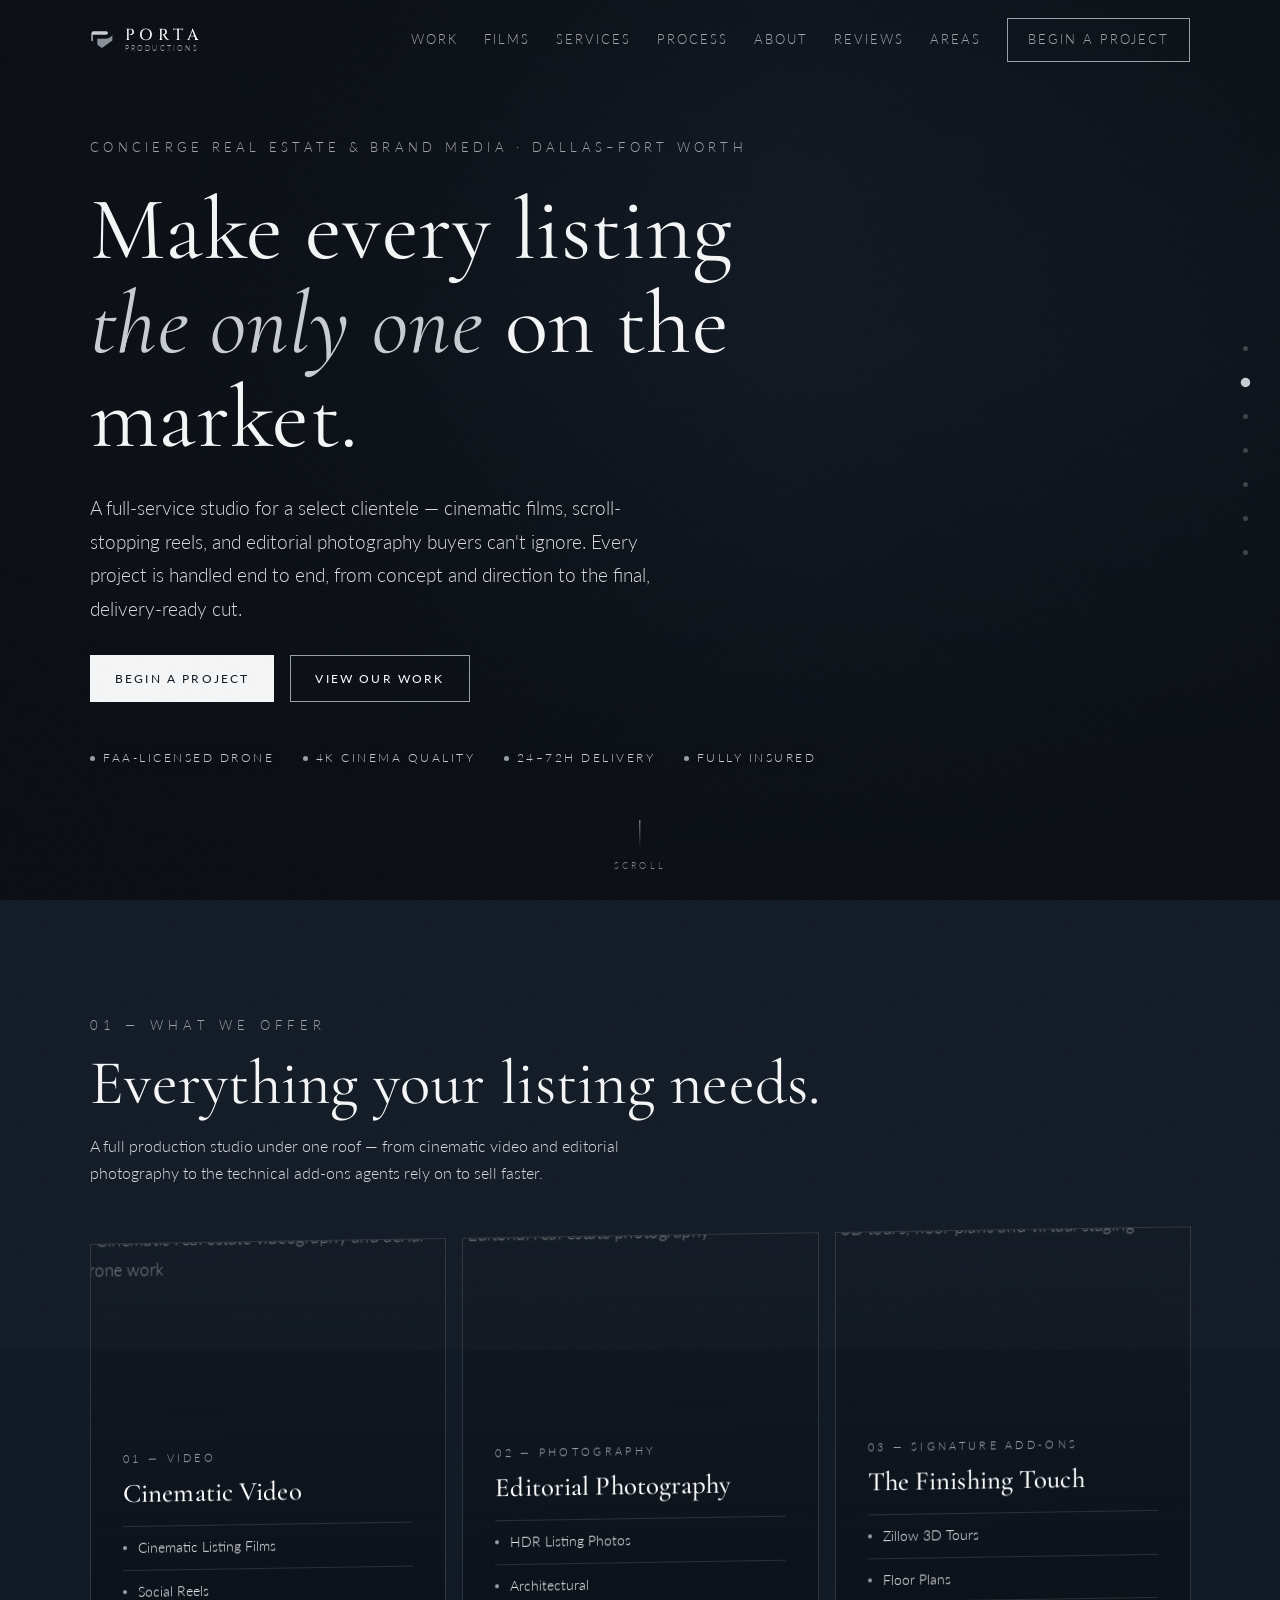
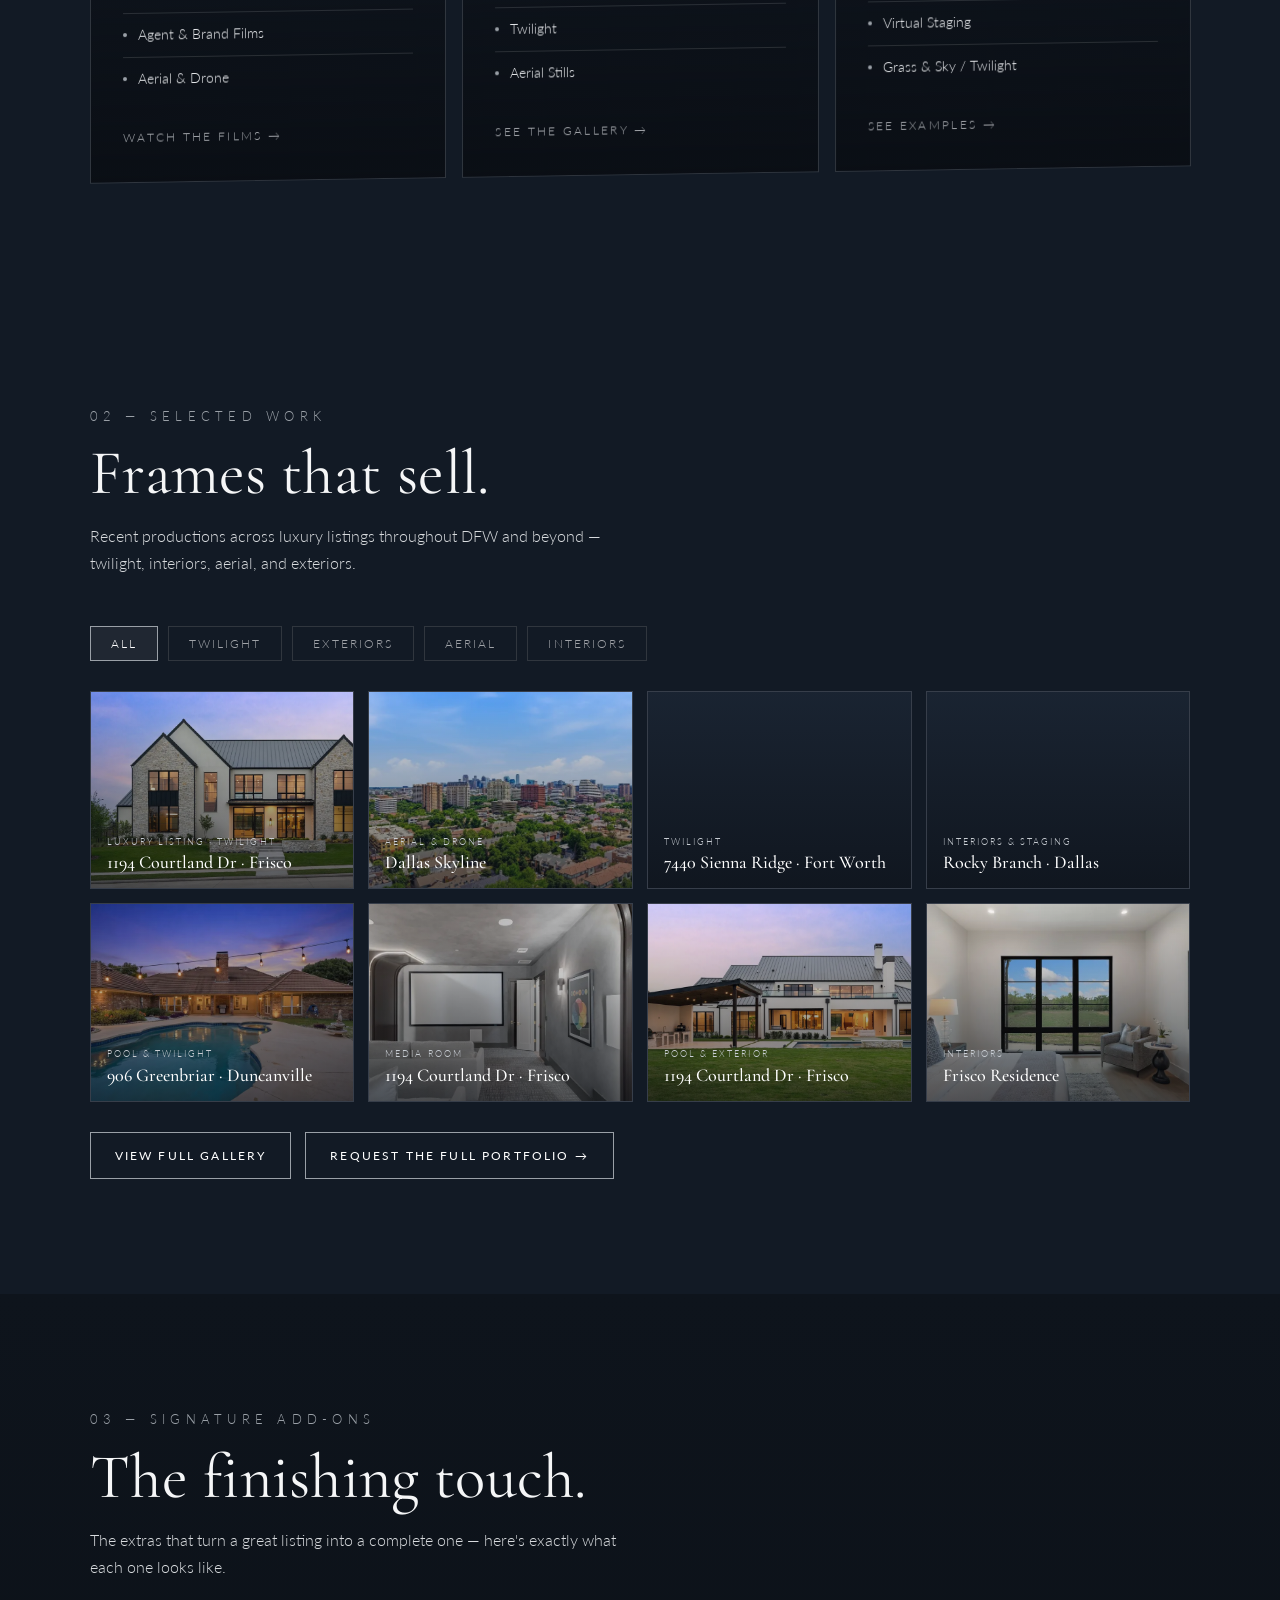
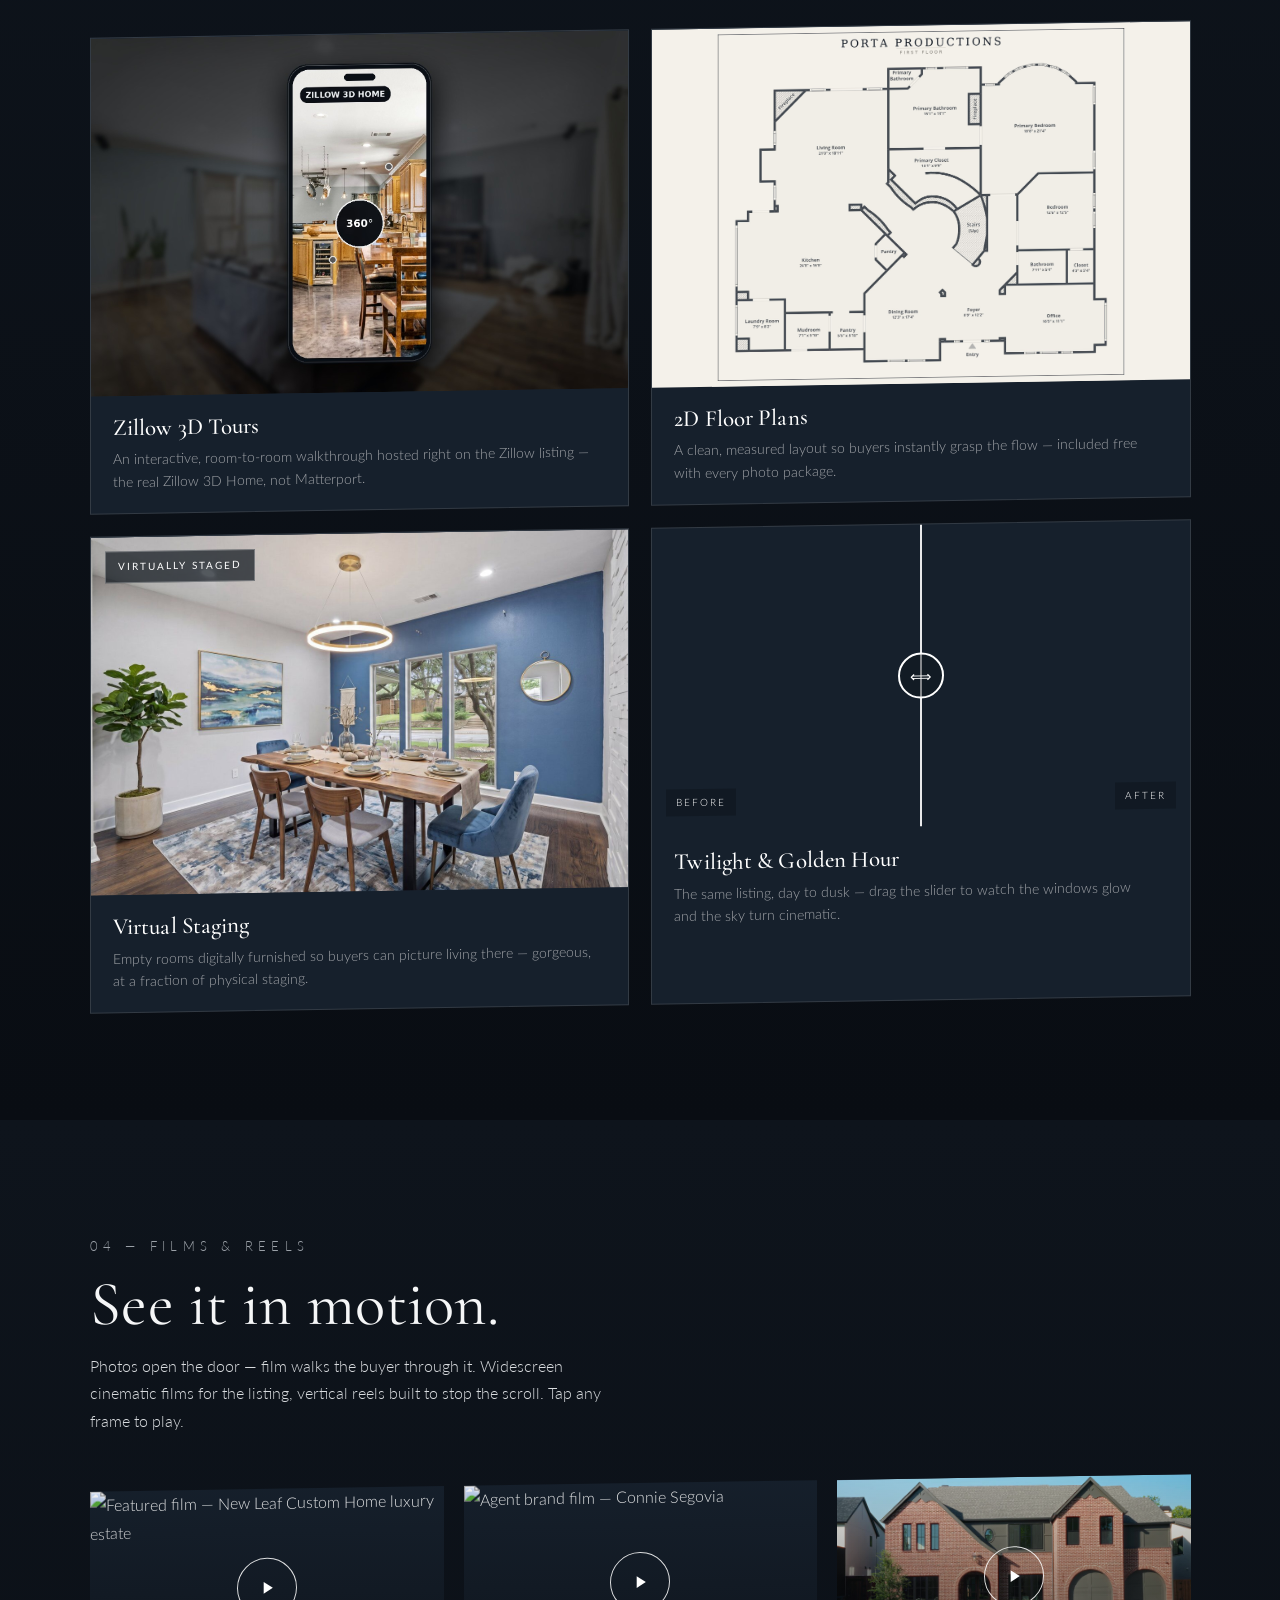
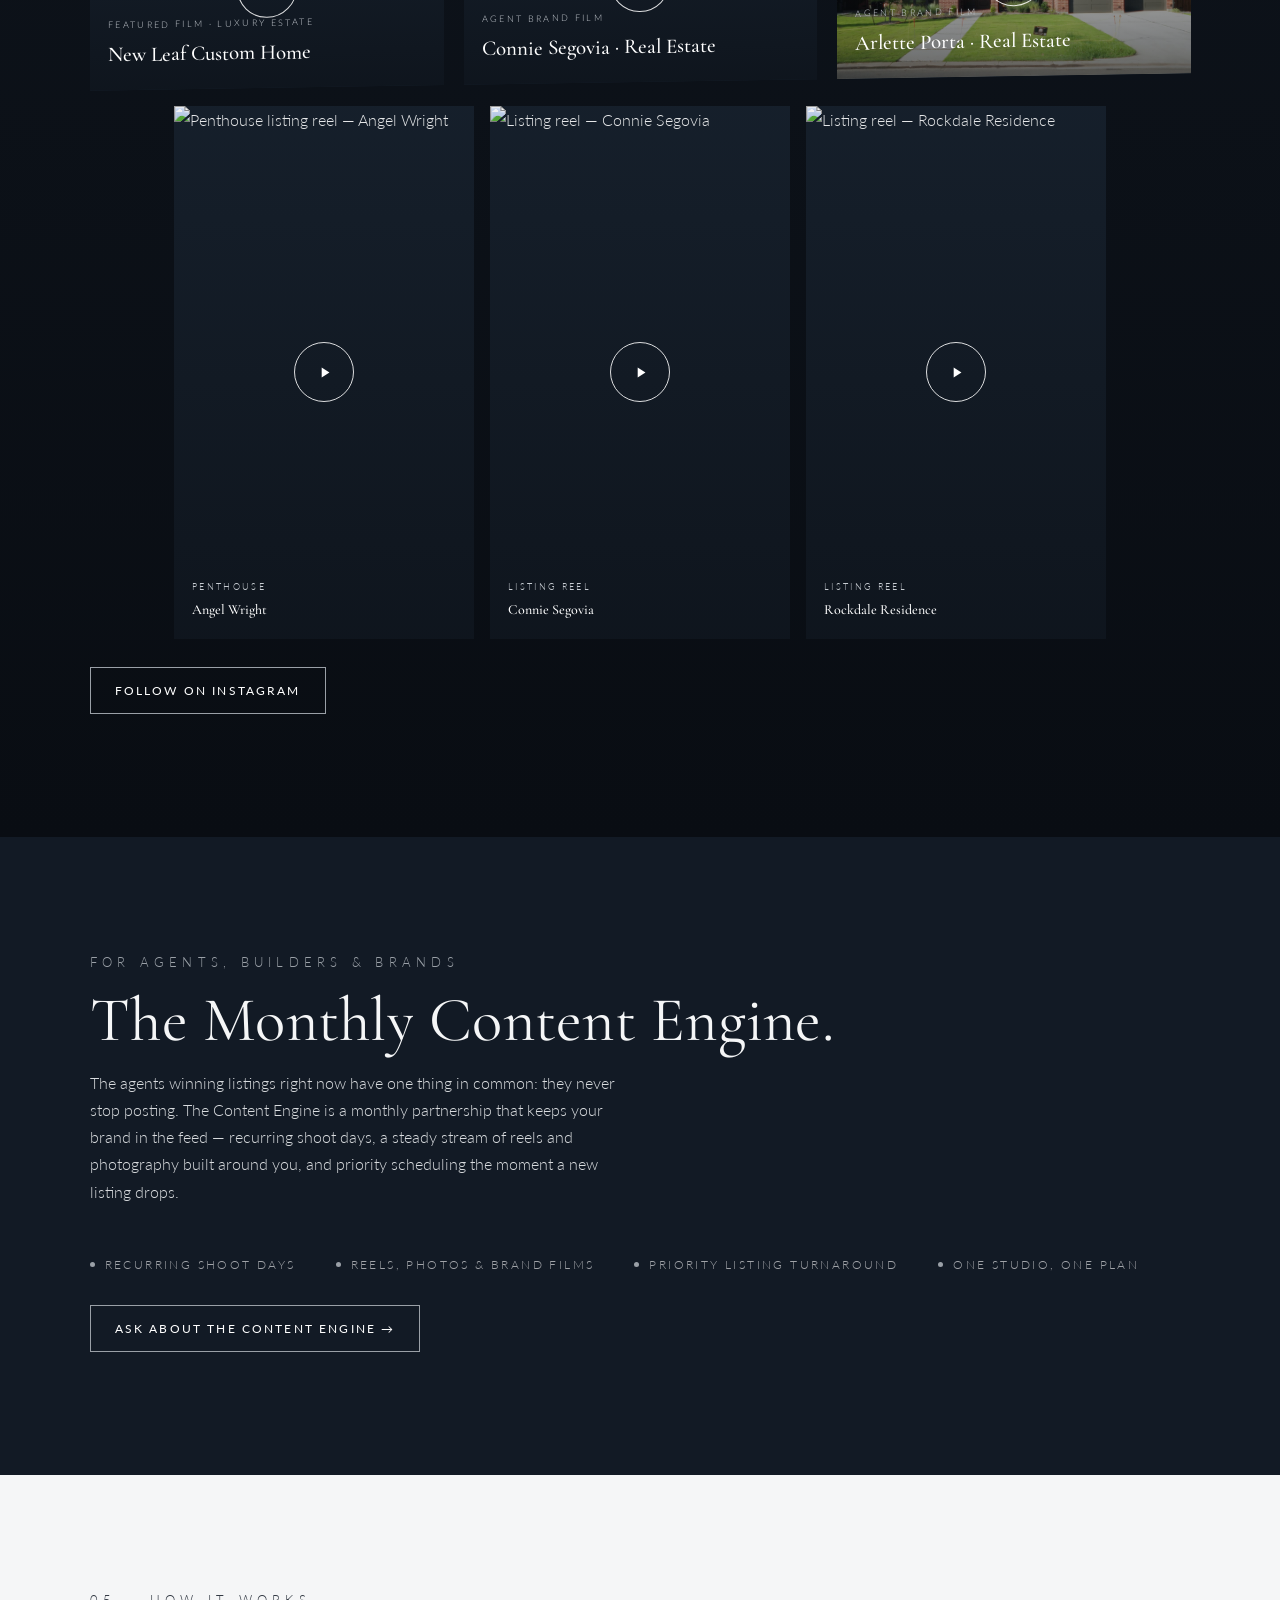
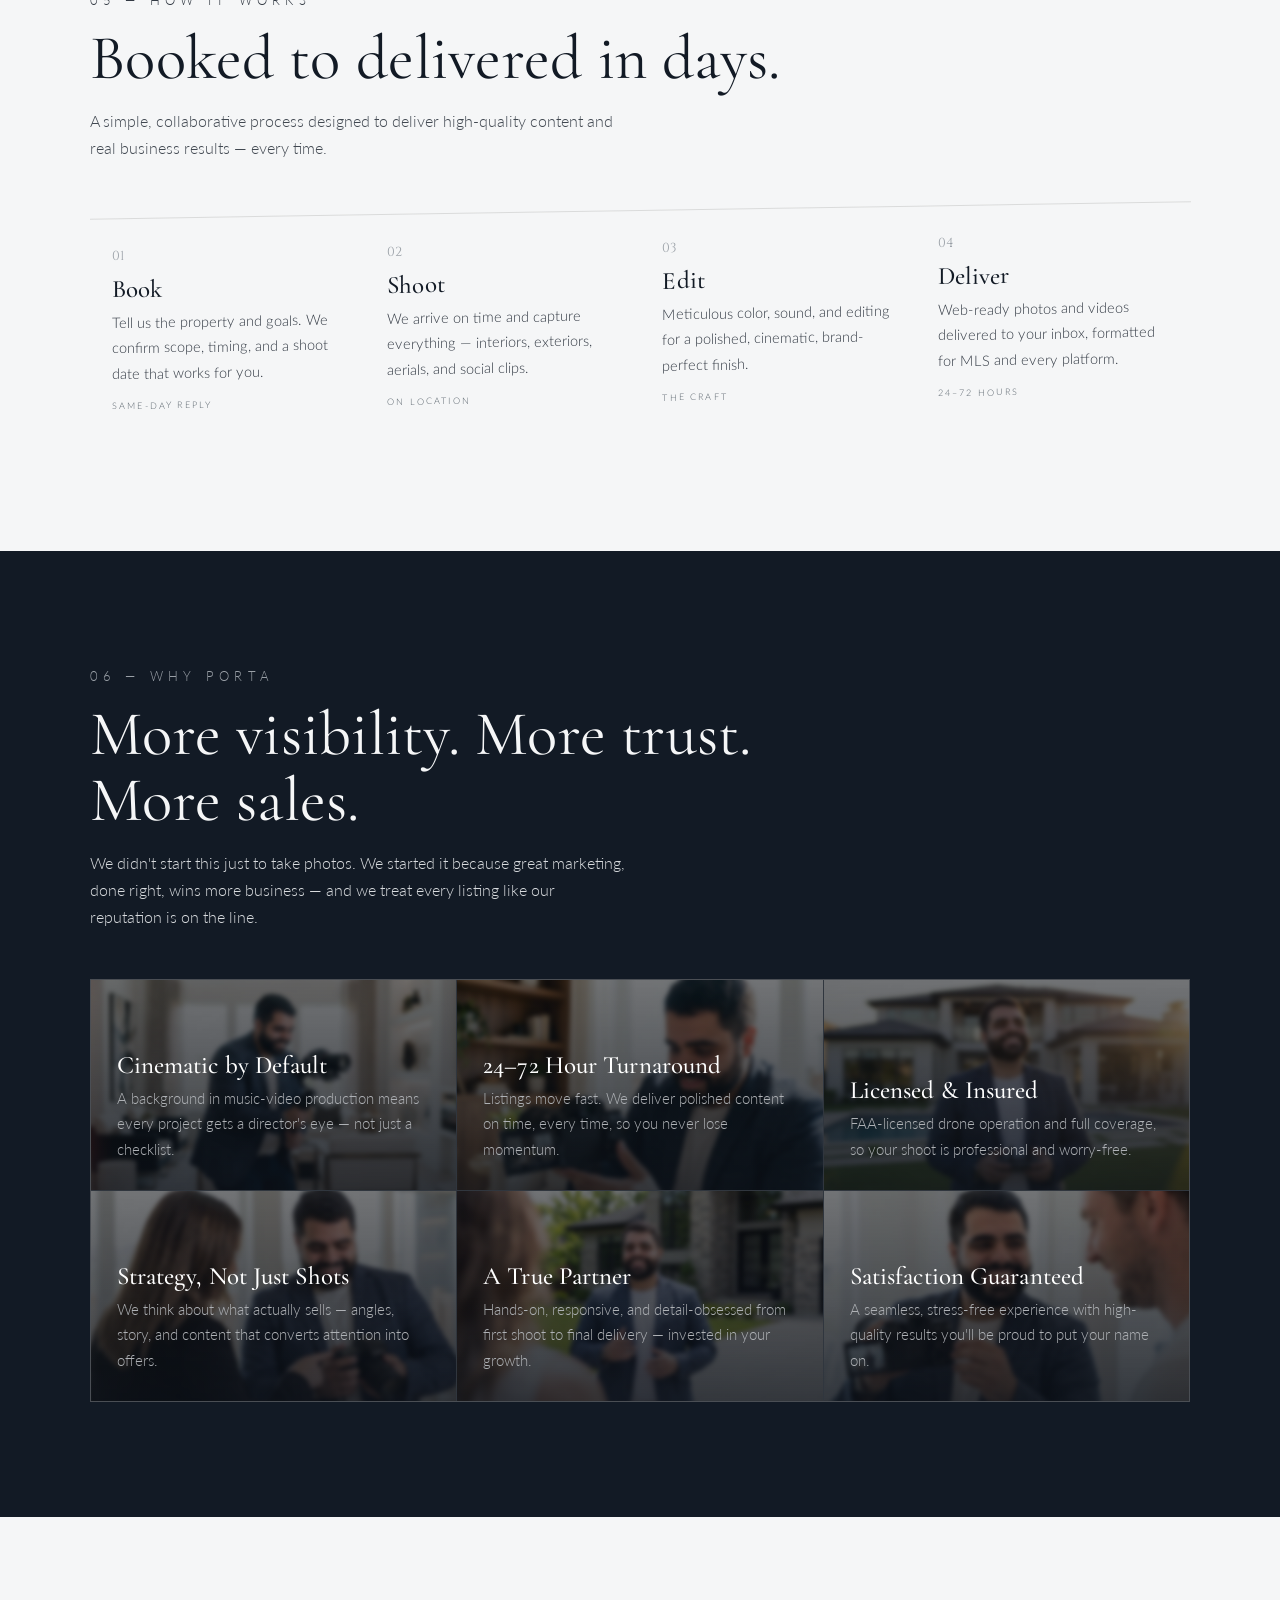
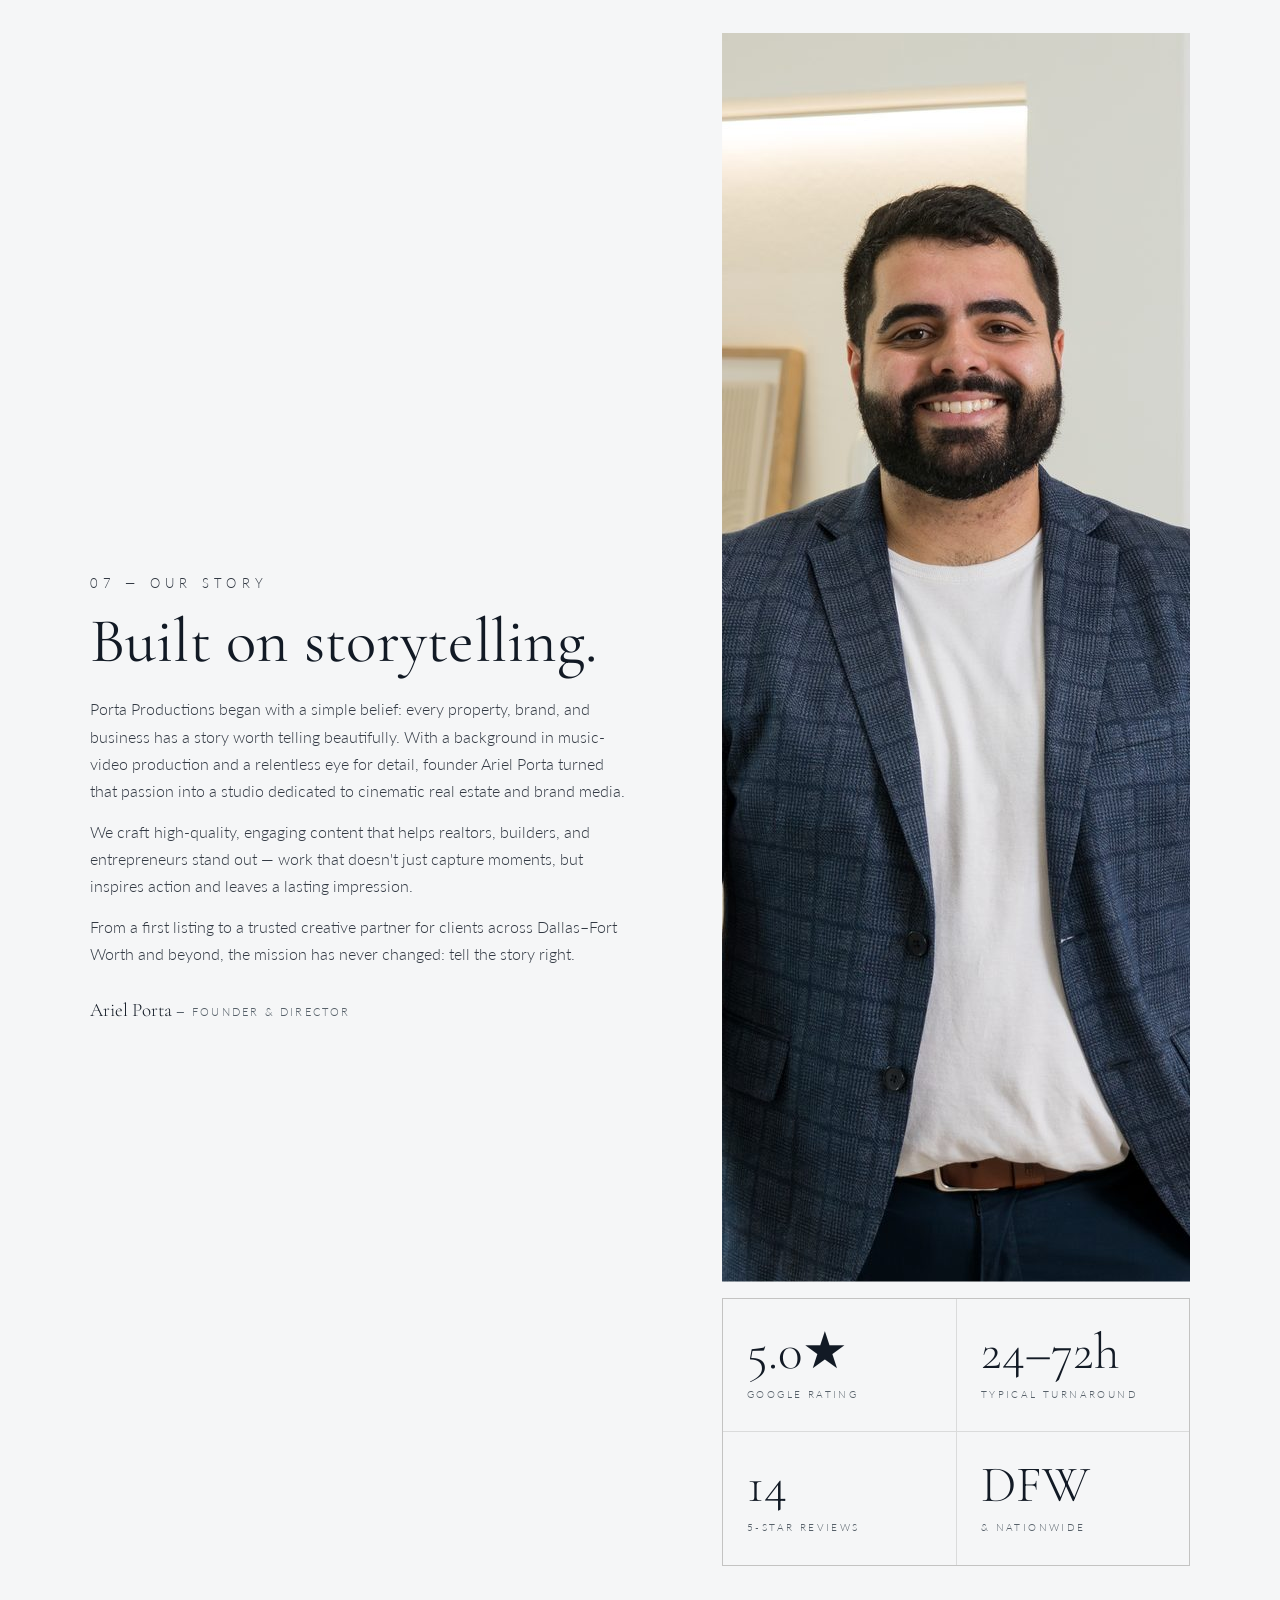
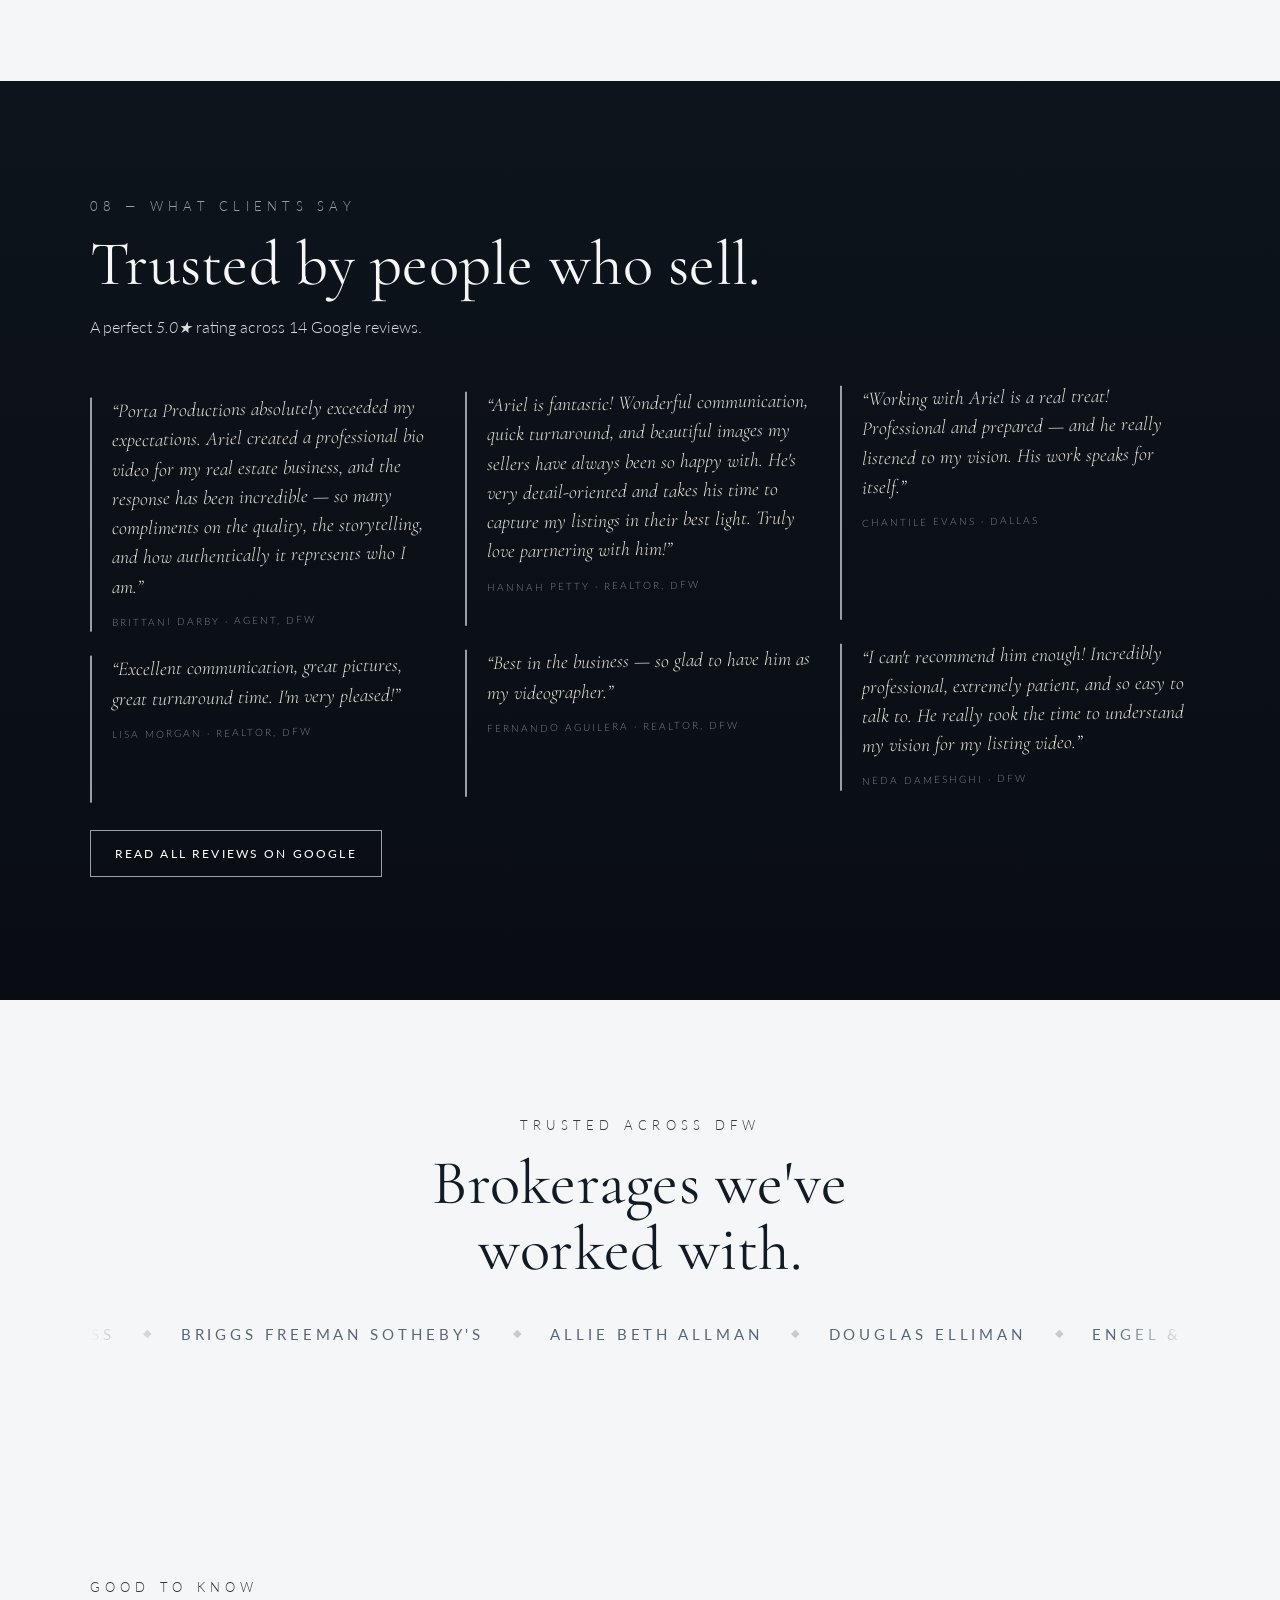
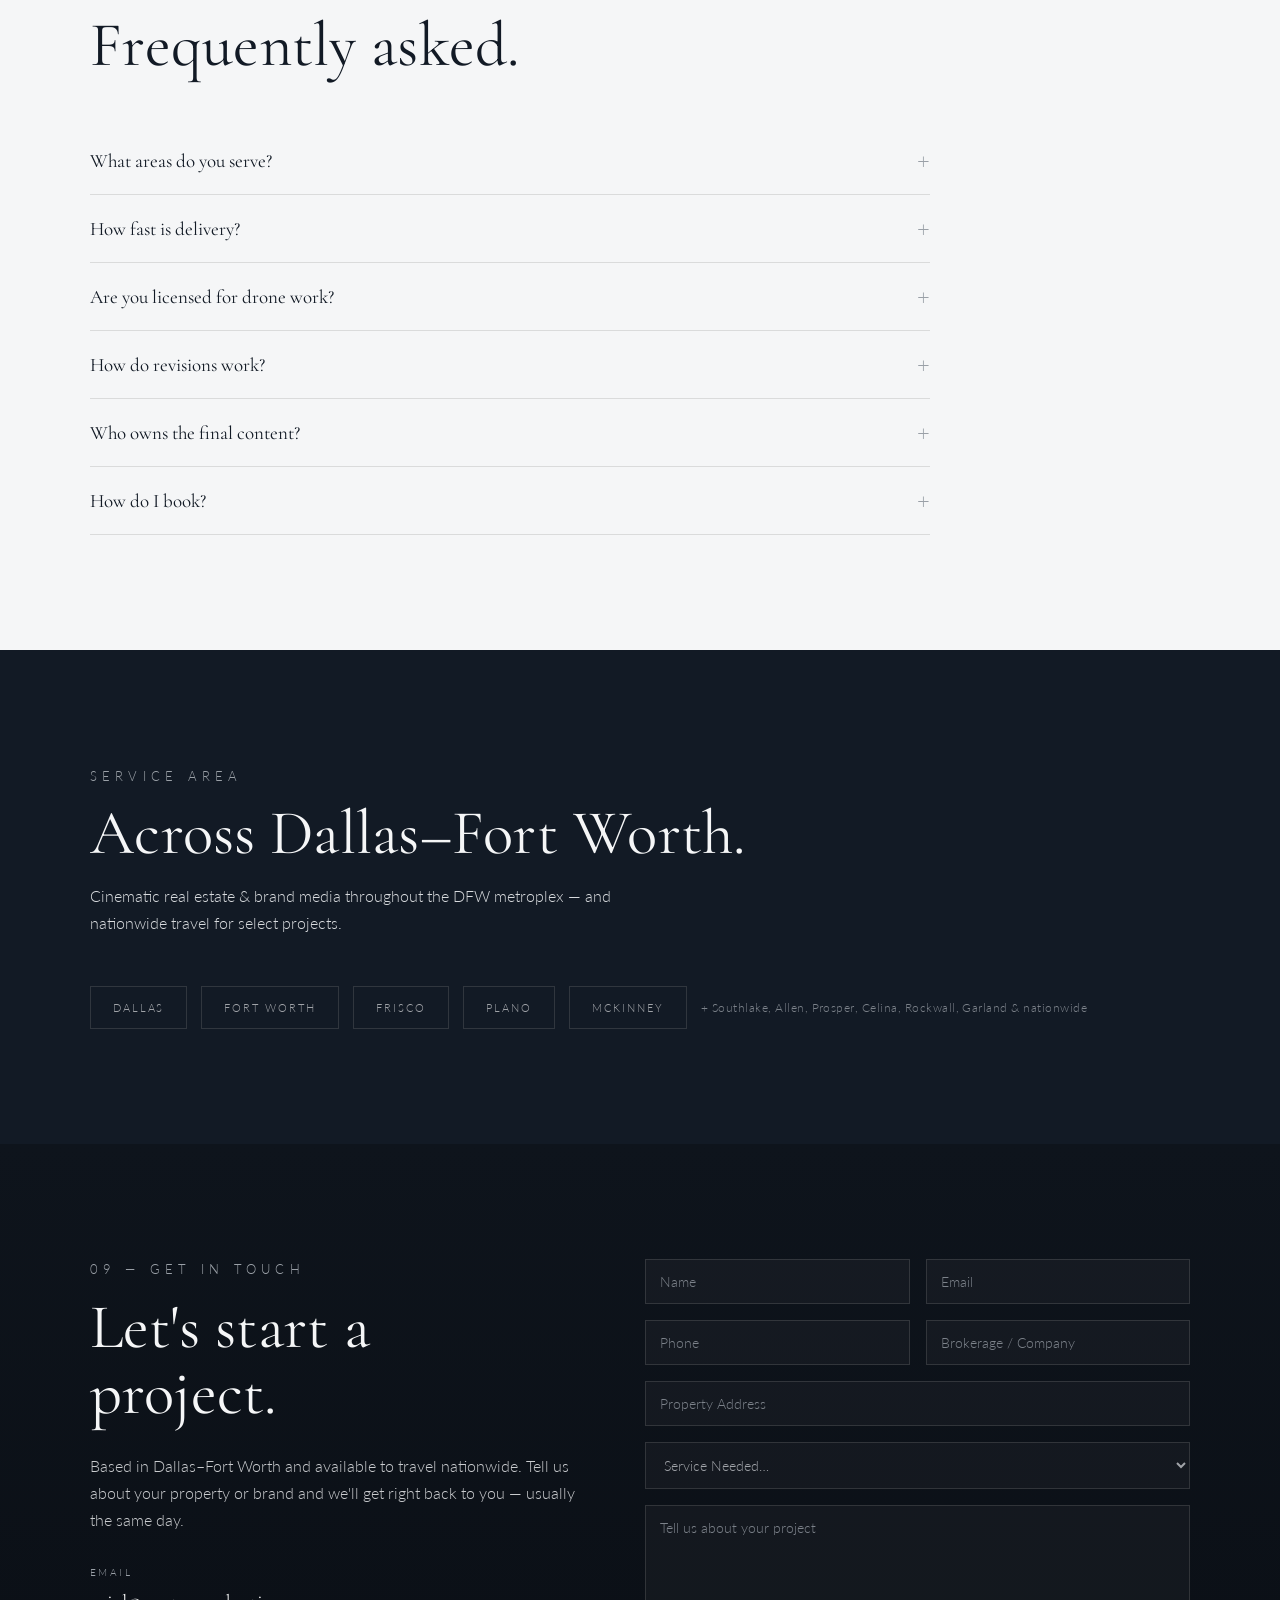
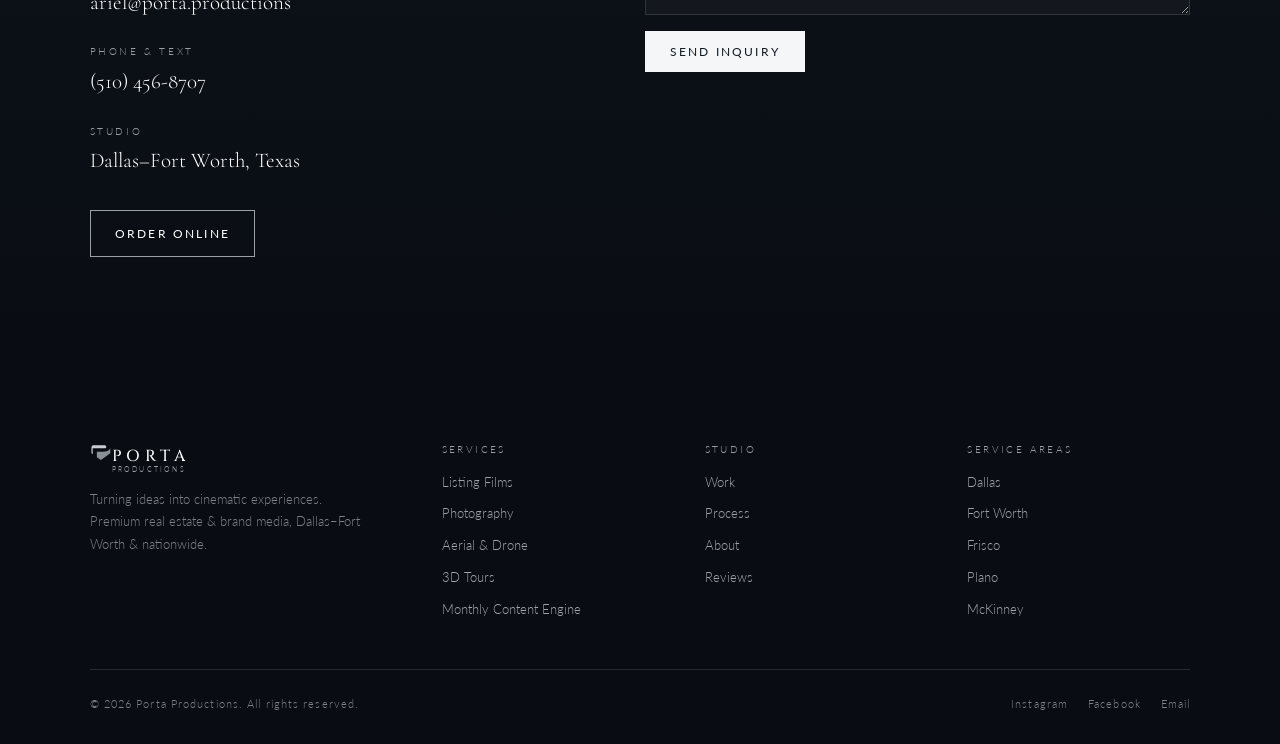
==== index.html @ c602f035 "Serve hero posters and service images as WebP, 421 KB lighter" ====
<!DOCTYPE html>
<html lang="en">
<head>
<meta charset="utf-8">
<meta name="viewport" content="width=device-width, initial-scale=1.0, viewport-fit=cover">
<title>Porta Productions | Cinematic Real Estate Media — Dallas–Fort Worth</title>
<meta name="description" content="Dallas–Fort Worth's premium real estate & brand media studio. Cinematic listing films, HDR & aerial photography, social reels, 3D tours, virtual staging and twilight. 24–72 hour delivery.">
<meta name="theme-color" content="#121A25">
<link rel="icon" href="/assets/favicon.svg" type="image/svg+xml">
<link rel="icon" href="/assets/favicon-32.png" sizes="32x32" type="image/png">
<link rel="icon" href="/assets/favicon-16.png" sizes="16x16" type="image/png">
<link rel="apple-touch-icon" href="/assets/apple-touch-icon.png">
<link rel="preload" as="image" href="https://portaproductions.com/assets/hero-wall-poster.webp" media="(min-width:761px)">
<link rel="preload" as="image" href="https://portaproductions.com/assets/hero-mobile-poster.webp" media="(max-width:760px)">
<link rel="canonical" href="https://portaproductions.com/">
<meta property="og:type" content="website">
<meta property="og:url" content="https://portaproductions.com/">
<meta property="og:site_name" content="Porta Productions">
<meta property="og:title" content="Porta Productions | Cinematic Real Estate Media — Dallas–Fort Worth">
<meta property="og:description" content="Dallas–Fort Worth's premium real estate & brand media studio. Cinematic listing films, HDR & aerial photography, social reels, 3D tours, virtual staging and twilight. 24–72 hour delivery.">
<meta property="og:image" content="https://portaproductions.com/assets/og-image.jpg">
<meta name="twitter:card" content="summary_large_image">
<meta name="twitter:title" content="Porta Productions | Cinematic Real Estate Media — Dallas–Fort Worth">
<meta name="twitter:description" content="Dallas–Fort Worth's premium real estate & brand media studio. Cinematic listing films, HDR & aerial photography, social reels, 3D tours and twilight. 24–72 hour delivery.">
<meta name="twitter:image" content="https://portaproductions.com/assets/og-image.jpg">
<script type="application/ld+json">
{
  "@context": "https://schema.org",
  "@type": [
    "LocalBusiness",
    "ProfessionalService"
  ],
  "@id": "https://portaproductions.com/#business",
  "name": "Porta Productions",
  "description": "Dallas–Fort Worth's premium real estate & brand media studio — cinematic listing films, HDR & aerial photography, social reels, 3D tours, virtual staging and twilight, with 24–72 hour delivery.",
  "url": "https://portaproductions.com/",
  "image": "https://portaproductions.com/assets/og-image.jpg",
  "logo": "https://portaproductions.com/assets/mark-white.png",
  "telephone": "+1-510-456-8707",
  "email": "ariel@porta.productions",
  "priceRange": "$$$",
  "address": {
    "@type": "PostalAddress",
    "addressRegion": "TX",
    "addressCountry": "US"
  },
  "areaServed": [
    {
      "@type": "City",
      "name": "Dallas"
    },
    {
      "@type": "City",
      "name": "Fort Worth"
    },
    {
      "@type": "City",
      "name": "Frisco"
    },
    {
      "@type": "City",
      "name": "Plano"
    },
    {
      "@type": "City",
      "name": "McKinney"
    },
    {
      "@type": "AdministrativeArea",
      "name": "Dallas–Fort Worth Metroplex"
    }
  ],
  "founder": {
    "@type": "Person",
    "name": "Ariel Porta"
  },
  "aggregateRating": {
    "@type": "AggregateRating",
    "ratingValue": "5.0",
    "reviewCount": "14",
    "bestRating": "5"
  },
  "sameAs": [
    "https://www.instagram.com/portaproductions/",
    "https://www.facebook.com/portaproductions",
    "https://www.google.com/maps?cid=544680391947146140"
  ],
  "hasOfferCatalog": {
    "@type": "OfferCatalog",
    "name": "Real Estate & Brand Media Services",
    "itemListElement": [
      {
        "@type": "OfferCatalog",
        "name": "Video",
        "itemListElement": [
          {
            "@type": "Offer",
            "itemOffered": {
              "@type": "Service",
              "name": "Cinematic Listing Films"
            }
          },
          {
            "@type": "Offer",
            "itemOffered": {
              "@type": "Service",
              "name": "Social Reels"
            }
          },
          {
            "@type": "Offer",
            "itemOffered": {
              "@type": "Service",
              "name": "Agent & Brand Films"
            }
          },
          {
            "@type": "Offer",
            "itemOffered": {
              "@type": "Service",
              "name": "Aerial / Drone Video"
            }
          }
        ]
      },
      {
        "@type": "OfferCatalog",
        "name": "Photography",
        "itemListElement": [
          {
            "@type": "Offer",
            "itemOffered": {
              "@type": "Service",
              "name": "HDR Listing Photos"
            }
          },
          {
            "@type": "Offer",
            "itemOffered": {
              "@type": "Service",
              "name": "Architectural Photography"
            }
          },
          {
            "@type": "Offer",
            "itemOffered": {
              "@type": "Service",
              "name": "Twilight Photography"
            }
          },
          {
            "@type": "Offer",
            "itemOffered": {
              "@type": "Service",
              "name": "Aerial Stills"
            }
          }
        ]
      },
      {
        "@type": "OfferCatalog",
        "name": "Signature Add-Ons",
        "itemListElement": [
          {
            "@type": "Offer",
            "itemOffered": {
              "@type": "Service",
              "name": "Zillow 3D Tours"
            }
          },
          {
            "@type": "Offer",
            "itemOffered": {
              "@type": "Service",
              "name": "2D Floor Plans"
            }
          },
          {
            "@type": "Offer",
            "itemOffered": {
              "@type": "Service",
              "name": "Virtual Staging"
            }
          },
          {
            "@type": "Offer",
            "itemOffered": {
              "@type": "Service",
              "name": "Twilight / Golden Hour Photography"
            }
          }
        ]
      },
      {
        "@type": "OfferCatalog",
        "name": "Retainer",
        "itemListElement": [
          {
            "@type": "Offer",
            "itemOffered": {
              "@type": "Service",
              "name": "Monthly Content Engine"
            }
          }
        ]
      }
    ]
  }
}
</script>
<script type="application/ld+json">
{
  "@context": "https://schema.org",
  "@type": "FAQPage",
  "mainEntity": [
    {"@type":"Question","name":"What areas do you serve?","acceptedAnswer":{"@type":"Answer","text":"We're based in Dallas–Fort Worth and cover the entire metroplex — Dallas, Fort Worth, Plano, Frisco, McKinney and surrounding areas. We also travel nationwide for select projects; travel is simply quoted per job."}},
    {"@type":"Question","name":"How fast is delivery?","acceptedAnswer":{"@type":"Answer","text":"Most photo and video projects are delivered within 24–72 hours. Larger productions get a clear timeline up front so you always know exactly when content will land."}},
    {"@type":"Question","name":"Are you licensed for drone work?","acceptedAnswer":{"@type":"Answer","text":"Yes — all aerial work is performed under an FAA-licensed remote pilot, and we carry full insurance for every shoot."}},
    {"@type":"Question","name":"How do revisions work?","acceptedAnswer":{"@type":"Answer","text":"You'll review a first draft and send timestamped notes. We refine until it's right, with clear revision rounds defined in your agreement so there are no surprises."}},
    {"@type":"Question","name":"Who owns the final content?","acceptedAnswer":{"@type":"Answer","text":"You receive full digital usage rights to market the property or brand. Porta Productions retains the right to use clips for portfolio and promotion unless we agree otherwise in writing."}},
    {"@type":"Question","name":"How do I book?","acceptedAnswer":{"@type":"Answer","text":"Use the form on our site or email us with the property address, services you need, and your timeline. We'll confirm scope, timing, and a shoot date — usually the same day."}}
  ]
}
</script>
<script type="application/ld+json">
{
  "@context": "https://schema.org",
  "@type": "WebSite",
  "@id": "https://portaproductions.com/#website",
  "name": "Porta Productions",
  "url": "https://portaproductions.com/",
  "publisher": {
    "@id": "https://portaproductions.com/#business"
  }
}
</script>
<script type="application/ld+json">
{
  "@context": "https://schema.org",
  "@type": "VideoObject",
  "name": "Arlette Porta · Agent Brand Film",
  "description": "A cinematic agent brand film by Porta Productions — story-first brand video for a Dallas–Fort Worth real estate agent.",
  "thumbnailUrl": "https://portaproductions.com/assets/films/arlette-brand-film-poster.jpg",
  "contentUrl": "https://portaproductions.com/assets/films/arlette-brand-film.mp4",
  "uploadDate": "2026-07-16",
  "publisher": {
    "@id": "https://portaproductions.com/#business"
  }
}
</script>
<link rel="preconnect" href="https://fonts.googleapis.com">
<link rel="preconnect" href="https://fonts.gstatic.com" crossorigin>
<link rel="preconnect" href="https://i.ytimg.com">
<!-- Google Analytics 4 — 'Porta Productions Website' stream (property: Porta Properties). -->
<script>
  window.GA_ID='G-FR7EHQE53F';
  window.dataLayer=window.dataLayer||[];function gtag(){dataLayer.push(arguments);}
  if(!/XXXXXXXX/.test(window.GA_ID)){
    var gs=document.createElement('script');gs.async=true;gs.src='https://www.googletagmanager.com/gtag/js?id='+window.GA_ID;document.head.appendChild(gs);
    gtag('js',new Date());gtag('config',window.GA_ID);
  }
  window.track=function(name,params){try{if(!/XXXXXXXX/.test(window.GA_ID))gtag('event',name,params||{});}catch(e){}};
</script>
<link rel="preload" as="style" href="https://fonts.googleapis.com/css2?family=Cinzel:wght@400;500&family=Cormorant+Garamond:ital,wght@0,400;0,500;1,400&family=Lato:wght@300;400&display=swap">
<link rel="stylesheet" href="https://fonts.googleapis.com/css2?family=Cinzel:wght@400;500&family=Cormorant+Garamond:ital,wght@0,400;0,500;1,400&family=Lato:wght@300;400&display=swap" media="print" onload="this.media='all';this.onload=null">
<noscript><style>.reveal{opacity:1!important;transform:none!important}</style><link rel="stylesheet" href="https://fonts.googleapis.com/css2?family=Cinzel:wght@400;500&family=Cormorant+Garamond:ital,wght@0,400;0,500;1,400&family=Lato:wght@300;400&display=swap"></noscript>
<style>
  :root{
    --navy:#121A25;--navy-2:#0E141C;--navy-3:#090D13;
    --steel:#414851;--silver:#7C828A;--platinum:#A0A3A8;
    --paper:#F5F6F7;--paper-2:#E7E9EC;--accent:#9AA0A7;--hi:#C8CDD3;
    --line:rgba(244,240,233,.13);--line-d:rgba(27,26,23,.12);
    --caps:"Cinzel",serif;--serif:"Cormorant Garamond",serif;--sans:"Lato",sans-serif;
    --pad:clamp(22px,7vw,120px);
  }
  *{margin:0;padding:0;box-sizing:border-box;}
  html{scroll-behavior:smooth;}
  body{background:var(--navy);color:var(--paper);font-family:var(--sans);font-weight:300;line-height:1.75;-webkit-font-smoothing:antialiased;overflow-x:hidden;}
  a{color:inherit;text-decoration:none;}
  img{max-width:100%;display:block;}
  section{padding:clamp(70px,9vw,130px) var(--pad);position:relative;}
  .paper{background:var(--paper);color:var(--navy);--steel:#333A44;--silver:#566069;--platinum:#566069;}
  .darker{background:linear-gradient(180deg,var(--navy-2),var(--navy-3));}

  h1,h2,h3,h4{font-family:var(--serif);font-weight:400;line-height:1.05;letter-spacing:.004em;}
  h1{font-size:clamp(46px,7vw,98px);}
  h2{font-size:clamp(34px,4.9vw,66px);}
  h3{font-size:clamp(21px,1.95vw,26px);font-weight:500;}
  .kicker{font-family:var(--sans);font-weight:300;letter-spacing:.42em;text-transform:uppercase;font-size:12.5px;color:var(--accent);}
  .paper .kicker{color:var(--steel);}
  p{font-size:clamp(15.5px,1.2vw,18px);color:#C9CBCE;max-width:60ch;}
  .paper p{color:var(--steel);}
  em{font-style:italic;color:var(--hi);}.paper em{color:var(--steel);}
  .rule{width:62px;height:1px;background:var(--accent);margin:22px 0;}
  .paper .rule{background:var(--steel);}
  .sec-head{max-width:760px;margin-bottom:48px;}
  .sec-head h2{margin-top:14px;}
  .sec-head p{margin-top:16px;}

  /* nav */
  header{position:fixed;top:0;left:0;right:0;z-index:80;display:flex;justify-content:space-between;align-items:center;
    padding:18px var(--pad);transition:background .4s,padding .4s,border-color .4s;border-bottom:1px solid transparent;}
  header.scrolled{background:rgba(14,20,28,.86);backdrop-filter:blur(12px);border-bottom:1px solid var(--line);padding:12px var(--pad);}
  /* while the mobile menu is open, drop the header's backdrop-filter so the full-screen menu anchors to the viewport, not the header */
  body.menu-open header{backdrop-filter:none;-webkit-backdrop-filter:none;}
  .brand{display:flex;align-items:center;gap:11px;}
  .brand .wm{font-family:var(--caps);font-weight:500;letter-spacing:.3em;font-size:16px;color:#fff;display:inline-flex;flex-direction:column;line-height:1;}
  .brand .subwm{font-family:var(--sans);font-weight:300;letter-spacing:.34em;text-transform:uppercase;font-size:6.5px;color:var(--platinum);margin-top:3px;font-style:normal;}
  nav.links{display:flex;align-items:center;gap:26px;}
  nav.links a{font-family:var(--sans);font-weight:300;letter-spacing:.16em;text-transform:uppercase;font-size:12.5px;color:var(--platinum);transition:color .3s;}
  nav.links a:hover{color:#fff;}
  .btn{font-family:var(--sans);font-weight:400;letter-spacing:.18em;text-transform:uppercase;font-size:12px;padding:12px 24px;border:1px solid var(--accent);color:#fff;transition:.3s;cursor:pointer;display:inline-block;background:none;}
  .btn:hover{background:var(--accent);color:var(--navy);}
  .btn.solid{background:var(--paper);color:var(--navy);border-color:var(--paper);}
  .btn.solid:hover{background:var(--hi);border-color:var(--hi);}
  .navbtn{padding:10px 20px;}
  .burger{display:none;flex-direction:column;gap:5px;cursor:pointer;background:none;border:0;padding:6px;}
  .burger span{width:24px;height:1.5px;background:#fff;display:block;}
  @media(max-width:1080px){
    nav.links{position:fixed;inset:0;background:rgba(9,13,19,.97);flex-direction:column;justify-content:center;gap:26px;transform:translateX(100%);transition:transform .45s cubic-bezier(.6,0,.2,1);}
    nav.links.open{transform:none;}
    nav.links a{font-size:15px;}
    .burger{display:flex;z-index:81;}
  }

  /* hero */
  #hero{min-height:100vh;display:flex;flex-direction:column;justify-content:center;padding-top:120px;overflow:hidden;}
  #hero video,#hero .herobg{position:absolute;inset:0;width:100%;height:100%;object-fit:cover;z-index:-2;}
  #hero .herobg{background:radial-gradient(120% 100% at 60% 20%,#1C2737,var(--navy) 55%,var(--navy-3));z-index:-3;}
  #hero::after{content:"";position:absolute;inset:0;z-index:-1;background:
    linear-gradient(90deg,rgba(9,13,19,.95) 0%,rgba(9,13,19,.78) 30%,rgba(9,13,19,.42) 62%,rgba(9,13,19,.66) 100%),
    linear-gradient(180deg,rgba(9,13,19,.5) 0%,rgba(9,13,19,.18) 40%,rgba(9,13,19,.72) 100%),
    radial-gradient(125% 135% at 68% 42%,transparent 24%,rgba(9,13,19,.55) 64%,rgba(9,13,19,.92) 92%);}
  #hero .badge{font-size:12.5px;letter-spacing:.34em;text-transform:uppercase;color:var(--platinum);margin-bottom:24px;}
  #hero h1{max-width:16ch;}
  #hero h1 em{color:var(--hi);}
  #hero .sub{margin:26px 0 30px;font-size:clamp(17px,1.5vw,21px);color:#D9DBDE;max-width:52ch;}
  #hero .cta{display:flex;gap:16px;flex-wrap:wrap;}
  #hero .trust{display:flex;gap:28px;flex-wrap:wrap;margin-top:46px;font-size:11.5px;letter-spacing:.22em;text-transform:uppercase;color:rgba(255,255,255,.78);text-shadow:0 1px 8px rgba(0,0,0,.45);}
  #hero .trust span{display:flex;align-items:center;gap:8px;}
  #hero .trust span::before{content:"";width:5px;height:5px;background:var(--accent);border-radius:50%;}

  /* services — cinematic category blocks */
  .svc-feat-grid{display:grid;grid-template-columns:repeat(3,1fr);gap:16px;margin-top:10px;}
  .svc-feat{position:relative;min-height:540px;overflow:hidden;display:flex;align-items:flex-end;border:1px solid var(--line);text-decoration:none;color:inherit;}
  .svc-feat img{position:absolute;inset:0;width:100%;height:100%;object-fit:cover;filter:brightness(.6);transform:scale(1.02);transition:transform .9s cubic-bezier(.2,.8,.2,1),filter .5s;z-index:0;}
  .svc-feat::after{content:"";position:absolute;inset:0;background:linear-gradient(180deg,rgba(9,13,19,.1) 0%,rgba(9,13,19,.48) 48%,rgba(9,13,19,.93) 100%);z-index:1;}
  .svc-feat:hover img{transform:scale(1.07);filter:brightness(.72);}
  .svc-feat .tx{position:relative;z-index:2;padding:32px;width:100%;}
  .svc-feat .num{font-family:var(--sans);font-weight:300;letter-spacing:.3em;text-transform:uppercase;font-size:11px;color:var(--accent);margin-bottom:12px;}
  .svc-feat h3{font-size:clamp(24px,2.1vw,31px);color:#fff;margin-bottom:18px;}
  .svc-feat ul{list-style:none;margin:0 0 22px;padding:0;}
  .svc-feat li{font-size:14px;color:#E4E6E9;padding:9px 0;border-top:1px solid rgba(255,255,255,.12);display:flex;align-items:center;gap:11px;}
  .svc-feat li::before{content:"";width:4px;height:4px;border-radius:50%;background:var(--accent);flex:none;}
  .svc-feat .more{font-family:var(--sans);font-weight:300;letter-spacing:.2em;text-transform:uppercase;font-size:11.5px;color:var(--platinum);transition:color .3s;}
  .svc-feat:hover .more{color:#fff;}
  @media(max-width:860px){.svc-feat-grid{grid-template-columns:1fr;} .svc-feat{min-height:430px;}}

  /* packages & pricing */
  .pkg-grid{display:grid;grid-template-columns:repeat(4,1fr);gap:1px;background:var(--line);border:1px solid var(--line);margin-top:10px;}
  .pkg{background:var(--navy-2);padding:36px 26px 30px;display:flex;flex-direction:column;position:relative;transition:background .4s;}
  .pkg:hover{background:#16202C;}
  .pkg.featured{background:#16202C;}
  .pkg .tag{position:absolute;top:0;left:50%;transform:translate(-50%,-50%);background:var(--hi);color:var(--navy);font-family:var(--sans);font-weight:500;letter-spacing:.22em;text-transform:uppercase;font-size:9.5px;padding:6px 14px;white-space:nowrap;}
  .pkg .pname{font-family:var(--serif);font-size:27px;color:#fff;line-height:1.05;}
  .pkg .pcat{font-family:var(--sans);font-weight:300;letter-spacing:.26em;text-transform:uppercase;font-size:10px;color:var(--accent);margin:14px 0 18px;}
  .pkg .price{font-family:var(--serif);font-size:38px;color:#fff;line-height:1;}
  .pkg .price small{display:block;font-family:var(--sans);font-weight:300;letter-spacing:.18em;text-transform:uppercase;font-size:9.5px;color:var(--platinum);margin-bottom:8px;}
  .pkg ul{list-style:none;margin:22px 0 26px;padding:0;flex:1;}
  .pkg li{font-size:13.5px;color:#D9DCDF;padding:10px 0;border-top:1px solid rgba(255,255,255,.1);display:flex;gap:10px;line-height:1.4;}
  .pkg li::before{content:"";width:4px;height:4px;border-radius:50%;background:var(--accent);flex:none;margin-top:8px;}
  .pkg .pbtn{font-family:var(--sans);font-weight:400;letter-spacing:.18em;text-transform:uppercase;font-size:11px;padding:12px;border:1px solid var(--accent);color:#fff;text-align:center;transition:.3s;}
  .pkg .pbtn:hover{background:var(--accent);color:var(--navy);}
  .pkg.featured .pbtn{background:var(--paper);color:var(--navy);border-color:var(--paper);}
  .pkg.featured .pbtn:hover{background:var(--hi);border-color:var(--hi);}
  .alc{display:grid;grid-template-columns:repeat(2,1fr);gap:1px;background:var(--line);border:1px solid var(--line);margin-top:24px;}
  .alc-row{background:var(--navy-2);padding:20px 26px;display:flex;justify-content:space-between;align-items:baseline;gap:18px;}
  .alc-row .an{font-family:var(--serif);font-size:19px;color:#fff;}
  .alc-row .ad{font-family:var(--sans);font-weight:300;font-size:12.5px;color:var(--platinum);margin-top:3px;letter-spacing:.02em;}
  .alc-row .ap{font-family:var(--sans);font-weight:400;letter-spacing:.06em;font-size:14px;color:var(--hi);white-space:nowrap;}
  .pkg-note{margin-top:30px;font-size:12.5px;letter-spacing:.04em;color:var(--silver);display:flex;flex-wrap:wrap;gap:8px 26px;align-items:center;}
  .pkg-note b{color:var(--platinum);font-weight:400;}
  @media(max-width:1000px){.pkg-grid{grid-template-columns:repeat(2,1fr);}}
  @media(max-width:620px){.pkg-grid,.alc{grid-template-columns:1fr;} .alc-row{padding:18px 22px;}}

  /* video facades */
  .films{display:grid;grid-template-columns:repeat(3,1fr);gap:20px;}
  @media(max-width:980px){.films{grid-template-columns:1fr;}}
  .reels{display:grid;grid-template-columns:repeat(3,minmax(0,300px));justify-content:center;gap:16px;margin-top:24px;}
  @media(max-width:980px){.reels{grid-template-columns:repeat(2,minmax(0,1fr));}}
  .ytlite .yt-thumb{position:absolute;inset:0;width:100%;height:100%;object-fit:cover;}
  .ytlite video{position:absolute;inset:0;width:100%;height:100%;object-fit:cover;z-index:5;background:#000;}
  .ytlite{position:relative;cursor:pointer;background-size:cover;background-position:center;overflow:hidden;border:0;transition:transform .5s,box-shadow .5s;background-color:#16202C;}
  .ytlite:hover{transform:translateY(-4px);box-shadow:0 30px 60px -30px rgba(0,0,0,.7);}
  .ytlite.r169{aspect-ratio:16/9;}.ytlite.r916{aspect-ratio:9/16;}
  .ytlite::after{content:"";position:absolute;inset:0;background:linear-gradient(180deg,rgba(10,14,20,.05),rgba(10,14,20,.6));transition:.4s;}
  .ytlite:hover::after{background:linear-gradient(180deg,rgba(10,14,20,0),rgba(10,14,20,.5));}
  .ytlite .play{position:absolute;top:50%;left:50%;transform:translate(-50%,-50%);width:60px;height:60px;border-radius:50%;border:1.5px solid rgba(255,255,255,.85);display:flex;align-items:center;justify-content:center;z-index:2;transition:.4s;}
  .ytlite:hover .play{background:rgba(255,255,255,.14);transform:translate(-50%,-50%) scale(1.08);}
  .ytlite .cap{position:absolute;left:0;right:0;bottom:0;padding:16px 18px;z-index:2;}
  .ytlite .cap .s{font-size:9px;letter-spacing:.26em;text-transform:uppercase;color:var(--hi);margin-bottom:4px;}
  .ytlite .cap .t{font-family:var(--serif);font-weight:500;font-size:21px;color:#fff;}
  .ytlite iframe{position:absolute;inset:0;width:100%;height:100%;border:0;z-index:5;}

  /* finishing touch add-ons */
  .addon-grid{display:grid;grid-template-columns:repeat(2,1fr);gap:22px;margin-top:34px;}
  @media(max-width:820px){.addon-grid{grid-template-columns:1fr;}}
  .addon{border:1px solid var(--line);background:#16202C;overflow:hidden;display:flex;flex-direction:column;}
  .addon-img{aspect-ratio:3/2;position:relative;overflow:hidden;}
  .addon-img img{position:absolute;inset:0;width:100%;height:100%;object-fit:cover;}
  .addon-fp img{object-fit:contain;}
  .addon-fp{background-color:#F4F1EA;}
  .addon-badge{position:absolute;top:14px;left:14px;font-family:var(--sans);font-weight:400;font-size:10px;letter-spacing:.2em;text-transform:uppercase;color:#fff;background:rgba(14,20,28,.7);border:1px solid rgba(255,255,255,.28);padding:6px 12px;}
  .addon-tx{padding:20px 22px;}
  .addon-tx h3{font-family:var(--serif);font-weight:500;font-size:23px;color:#fff;margin:0 0 8px;}
  .addon-tx p{font-size:14px;color:var(--platinum);line-height:1.6;margin:0;}
  .addon-wide{grid-column:1/-1;}
  .ba{position:relative;aspect-ratio:16/9;overflow:hidden;--p:50%;}
  .ba .ba-after,.ba .ba-before{position:absolute;inset:0;width:100%;height:100%;object-fit:cover;display:block;}
  .ba .ba-before{clip-path:inset(0 calc(100% - var(--p)) 0 0);}
  .ba-line{position:absolute;top:0;bottom:0;left:var(--p);width:2px;background:rgba(255,255,255,.9);transform:translateX(-1px);pointer-events:none;}
  .ba-knob{position:absolute;top:50%;left:var(--p);width:46px;height:46px;border-radius:50%;border:2px solid #fff;background:rgba(14,20,28,.45);transform:translate(-50%,-50%);pointer-events:none;display:flex;align-items:center;justify-content:center;color:#fff;font-size:15px;}
  .ba-input{position:absolute;inset:0;width:100%;height:100%;margin:0;opacity:0;cursor:ew-resize;}
  .ba-tag{position:absolute;bottom:14px;font-family:var(--sans);font-size:10px;letter-spacing:.2em;text-transform:uppercase;color:#fff;background:rgba(14,20,28,.55);padding:5px 10px;pointer-events:none;}
  .ba-tagL{left:14px;}.ba-tagR{right:14px;}

  /* gallery */
  .filterbar{display:flex;gap:10px;flex-wrap:wrap;margin-bottom:30px;}
  .filterbar button{background:none;border:1px solid var(--line);color:var(--platinum);padding:10px 20px;font-family:var(--sans);font-weight:300;letter-spacing:.18em;text-transform:uppercase;font-size:11.5px;cursor:pointer;transition:.3s;}
  .filterbar button.active,.filterbar button:hover{border-color:var(--accent);color:#fff;background:rgba(154,160,167,.1);}
  .gal{display:grid;grid-template-columns:repeat(4,1fr);gap:14px;}
  @media(max-width:980px){.gal{grid-template-columns:repeat(2,1fr);}}
  @media(max-width:520px){.gal{grid-template-columns:1fr;}}
  .tile{position:relative;aspect-ratio:4/3;overflow:hidden;background:#16202C;border:1px solid var(--line);cursor:zoom-in;}
  .tile::before{content:"";position:absolute;inset:0;background:linear-gradient(100deg,transparent 30%,rgba(255,255,255,.045) 50%,transparent 70%) #16202C;background-size:220% 100%;animation:shimmer 1.6s linear infinite;}
  .tile:has(img.loaded)::before{animation:none;opacity:0;}
  @keyframes shimmer{from{background-position:130% 0;}to{background-position:-90% 0;}}
  .tile img{position:relative;width:100%;height:100%;object-fit:cover;transition:transform .8s cubic-bezier(.2,.7,.2,1),opacity .6s;opacity:0;}
  .tile img.loaded{opacity:1;}
  .tile:hover img{transform:scale(1.07);}
  .tile::after{content:"";position:absolute;inset:0;background:linear-gradient(180deg,rgba(10,14,20,.02),rgba(10,14,20,.62));pointer-events:none;}
  .tile .meta{position:absolute;left:0;right:0;bottom:0;padding:14px 16px;z-index:2;}
  .tile .meta .c{font-size:8.5px;letter-spacing:.24em;text-transform:uppercase;color:var(--hi);margin-bottom:3px;}
  .tile .meta .n{font-family:var(--serif);font-weight:500;font-size:18px;color:#fff;line-height:1.2;}
  .tile.hide{display:none;}
  .gal.collapsed .tile:nth-child(n+9){display:none;}
  .tile.feat{grid-column:span 2;grid-row:span 2;aspect-ratio:auto;}
  @media(max-width:520px){.tile.feat{grid-column:span 1;grid-row:span 1;aspect-ratio:4/3;}}

  /* process */
  .steps{display:grid;grid-template-columns:repeat(4,1fr);gap:0;}
  @media(max-width:860px){.steps{grid-template-columns:1fr 1fr;}}
  .step{padding:26px 22px 30px;border-top:1px solid var(--line-d);}
  .step .no{font-family:var(--caps);font-size:13px;color:var(--accent);}
  .step h3{color:var(--navy);margin:8px 0;}
  .step p{font-size:14.5px;color:var(--steel);}
  .step .tag{font-size:9px;letter-spacing:.24em;text-transform:uppercase;color:var(--silver);margin-top:12px;}

  /* why */
  .why-grid{display:grid;grid-template-columns:repeat(3,1fr);gap:1px;background:var(--line);border:1px solid var(--line);}
  @media(max-width:860px){.why-grid{grid-template-columns:1fr;}}
  .why{position:relative;background:var(--navy-2);padding:0;overflow:hidden;min-height:210px;display:flex;align-items:flex-end;}
  .why .wph{position:absolute;inset:0;width:100%;height:100%;object-fit:cover;filter:blur(2px) brightness(.6) saturate(1);transform:scale(1.05);z-index:0;}
  .why::after{content:"";position:absolute;inset:0;background:linear-gradient(180deg,rgba(14,20,28,.28),rgba(14,20,28,.72));z-index:1;}
  .why .tx{position:relative;z-index:2;padding:26px 26px 28px;width:100%;}
  .why h3{color:#fff;margin-bottom:8px;}
  .why p{font-size:14.5px;color:#AEB1B5;}

  /* about + stats */
  .about-wrap{display:grid;grid-template-columns:1.1fr .9fr;gap:60px;align-items:center;}
  @media(max-width:900px){.about-wrap{grid-template-columns:1fr;gap:36px;}}
  .stats{display:grid;grid-template-columns:1fr 1fr;gap:1px;background:var(--line-d);border:1px solid var(--line-d);}
  .stat{background:var(--paper);padding:28px 24px;}
  .stat .num{font-family:var(--serif);font-size:clamp(34px,4vw,52px);color:var(--navy);line-height:1;}
  .stat .lab{font-size:10px;letter-spacing:.24em;text-transform:uppercase;color:var(--silver);margin-top:8px;}

  /* reviews */
  .rev-grid{display:grid;grid-template-columns:repeat(3,1fr);gap:24px;}
  @media(max-width:860px){.rev-grid{grid-template-columns:1fr;}}
  .quote{border-left:2px solid var(--accent);padding-left:20px;}
  .quote p{font-family:var(--serif);font-size:19.5px;font-style:italic;color:#E4E0D8;line-height:1.5;}
  .quote .by{font-size:10px;letter-spacing:.2em;text-transform:uppercase;color:var(--silver);margin-top:12px;}

  /* marquee */
  .marquee{overflow:hidden;-webkit-mask-image:linear-gradient(90deg,transparent,#000 8%,#000 92%,transparent);mask-image:linear-gradient(90deg,transparent,#000 8%,#000 92%,transparent);}
  .track{display:flex;gap:56px;width:max-content;animation:scrollx 40s linear infinite;}
  .track span{font-family:var(--caps);letter-spacing:.13em;font-size:16px;color:var(--platinum);white-space:nowrap;}
  @keyframes scrollx{from{transform:translateX(0);}to{transform:translateX(-50%);}}

  /* faq */
  .faq{max-width:840px;}
  .qa{border-bottom:1px solid var(--line-d);}
  .qa button{width:100%;text-align:left;background:none;border:0;cursor:pointer;padding:20px 0;display:flex;justify-content:space-between;align-items:center;gap:20px;font-family:var(--serif);font-size:19px;color:var(--navy);}
  .qa .ans{max-height:0;overflow:hidden;transition:max-height .4s ease;}
  .qa .ans p{padding-bottom:20px;font-size:14px;}
  .qa .pm{font-family:var(--sans);font-weight:300;color:var(--accent);font-size:22px;transition:transform .3s;}
  .qa.open .pm{transform:rotate(45deg);}

  /* areas */
  .areas{display:flex;flex-wrap:wrap;gap:14px;margin-top:8px;}
  .areas a{border:1px solid var(--line);padding:11px 22px;font-size:11px;letter-spacing:.18em;text-transform:uppercase;color:var(--platinum);transition:.3s;}
  .areas a:hover{border-color:var(--accent);color:#fff;}

  /* contact */
  .contact-wrap{display:grid;grid-template-columns:1fr 1.1fr;gap:60px;align-items:start;}
  @media(max-width:900px){.contact-wrap{grid-template-columns:1fr;gap:40px;}}
  .contact-info .line{display:flex;flex-direction:column;gap:3px;margin-bottom:22px;}
  .contact-info .l{font-size:10px;letter-spacing:.26em;text-transform:uppercase;color:var(--accent);}
  .contact-info .v{font-family:var(--serif);font-size:21px;color:#fff;}
  form{display:grid;grid-template-columns:1fr 1fr;gap:16px;}
  form .full{grid-column:1/-1;}
  form input,form select,form textarea{width:100%;background:rgba(255,255,255,.03);border:1px solid var(--line);color:#fff;padding:13px 14px;font-family:var(--sans);font-weight:300;font-size:14px;}
  form input::placeholder,form textarea::placeholder{color:var(--silver);}
  form select{color:var(--platinum);}
  form textarea{min-height:110px;resize:vertical;}
  form .full .btn{width:auto;}

  /* footer */
  footer{background:var(--navy-3);padding:64px var(--pad) 30px;}
  .foot-grid{display:grid;grid-template-columns:1.4fr 1fr 1fr 1fr;gap:40px;border-bottom:1px solid var(--line);padding-bottom:40px;}
  @media(max-width:860px){.foot-grid{grid-template-columns:1fr 1fr;gap:30px;}}
  .foot-grid h3{font-family:var(--sans);font-weight:300;letter-spacing:.24em;text-transform:uppercase;font-size:10px;color:var(--accent);margin-bottom:16px;}
  .foot-grid a{display:block;font-size:13px;color:var(--platinum);margin-bottom:9px;transition:.3s;}
  .foot-grid a:hover{color:#fff;}
  .foot-grid .blurb{font-size:13px;color:var(--silver);max-width:34ch;margin-top:14px;}
  .foot-bottom{display:flex;justify-content:space-between;align-items:center;padding-top:24px;font-size:11px;letter-spacing:.1em;color:var(--silver);flex-wrap:wrap;gap:12px;}

  /* brokerage marquee */
  .bk{max-width:1180px;margin:0 auto;overflow:hidden;position:relative;-webkit-mask-image:linear-gradient(90deg,transparent,#000 7%,#000 93%,transparent);mask-image:linear-gradient(90deg,transparent,#000 7%,#000 93%,transparent);}
  .bk-track{display:flex;align-items:center;width:max-content;animation:bkscroll 48s linear infinite;}
  .bk-item{white-space:nowrap;font-family:var(--sans);font-weight:400;font-size:15px;letter-spacing:.26em;text-transform:uppercase;color:#5A6675;padding:0 30px;transition:color .35s,transform .35s;}
  .bk-item:hover{color:var(--navy);transform:scale(1.06);}
  .bk-sep{width:6px;height:6px;flex:0 0 auto;transform:rotate(45deg);background:var(--accent);opacity:.5;}
  @keyframes bkscroll{from{transform:translateX(0);}to{transform:translateX(-50%);}}
  @media(max-width:600px){.bk-item{font-size:12.5px;letter-spacing:.2em;padding:0 18px;}}
  /* instagram */
  .ig{display:grid;grid-template-columns:repeat(6,1fr);gap:10px;}
  @media(max-width:900px){.ig{grid-template-columns:repeat(3,1fr);}}
  .igt{aspect-ratio:1;overflow:hidden;position:relative;border:1px solid var(--line);display:block;background:#16202C;}
  .igt img{width:100%;height:100%;object-fit:cover;transition:transform .6s,opacity .4s;opacity:.9;}
  .igt:hover img{transform:scale(1.07);opacity:1;}
  /* luxury micro-interactions */
  nav.links a:not(.btn){position:relative;}
  nav.links a:not(.btn)::after{content:"";position:absolute;left:50%;right:50%;bottom:-7px;height:1px;background:var(--accent);transition:left .35s cubic-bezier(.2,.7,.2,1),right .35s cubic-bezier(.2,.7,.2,1);}
  nav.links a:not(.btn):hover::after{left:0;right:0;}
  .btn{position:relative;overflow:hidden;}
  .btn::before{content:"";position:absolute;top:0;left:-130%;width:55%;height:100%;background:linear-gradient(120deg,transparent,rgba(255,255,255,.28),transparent);transform:skewX(-20deg);transition:left .65s cubic-bezier(.2,.7,.2,1);pointer-events:none;}
  .btn:hover::before{left:150%;}
  .btn:hover{transform:translateY(-2px);}
  .tile .meta{transition:transform .5s cubic-bezier(.2,.7,.2,1);}
  .tile:hover .meta{transform:translateY(-4px);}
  .tile .meta .c{transition:opacity .4s,letter-spacing .4s;}
  .tile:hover .meta .c{letter-spacing:.30em;}
  .svc-feat .more{display:inline-block;transition:color .3s,transform .35s;}
  .svc-feat:hover .more{transform:translateX(5px);}
  @media(prefers-reduced-motion:reduce){*{animation-duration:.001ms!important;animation-iteration-count:1!important;transition-duration:.001ms!important;scroll-behavior:auto!important;}.reveal{opacity:1!important;transform:none!important;}}
  .reveal{opacity:0;transform:translateY(20px);transition:opacity .55s cubic-bezier(.2,.7,.2,1),transform .55s cubic-bezier(.2,.7,.2,1);}
  .reveal.in{opacity:1;transform:none;}
  .d1{transition-delay:.05s;}.d2{transition-delay:.1s;}.d3{transition-delay:.15s;}.d4{transition-delay:.2s;}.d5{transition-delay:.25s;}.d6{transition-delay:.3s;}
  .toplink{position:fixed;bottom:22px;right:22px;z-index:70;width:44px;height:44px;border:1px solid var(--accent);border-radius:50%;display:flex;align-items:center;justify-content:center;background:rgba(14,20,28,.8);backdrop-filter:blur(6px);opacity:0;pointer-events:none;transition:.4s;color:#fff;}
  .toplink.show{opacity:1;pointer-events:auto;}

  /* lightbox */
  .lb{position:fixed;inset:0;z-index:120;background:rgba(7,10,15,.94);backdrop-filter:blur(8px);display:none;align-items:center;justify-content:center;flex-direction:column;padding:56px clamp(16px,5vw,72px) 24px;}
  .lb.open{display:flex;}
  .lb img{max-width:100%;max-height:calc(100% - 90px);object-fit:contain;box-shadow:0 40px 120px -40px rgba(0,0,0,.9);}
  .lb .lb-cap{margin-top:18px;text-align:center;}
  .lb .lb-cap .c{font-size:10px;letter-spacing:.26em;text-transform:uppercase;color:var(--accent);margin-bottom:4px;}
  .lb .lb-cap .n{font-family:var(--serif);font-size:22px;color:#fff;}
  .lb .lb-cap .book{display:inline-block;margin-top:12px;font-size:11px;letter-spacing:.2em;text-transform:uppercase;color:var(--platinum);border-bottom:1px solid var(--accent);padding-bottom:3px;transition:color .3s;}
  .lb .lb-cap .book:hover{color:#fff;}
  .lb button{position:absolute;background:none;border:1px solid var(--line);color:#fff;cursor:pointer;width:46px;height:46px;border-radius:50%;display:flex;align-items:center;justify-content:center;font-size:18px;transition:.3s;}
  .lb button:hover{border-color:var(--accent);background:rgba(154,160,167,.12);}
  .lb .lb-close{top:18px;right:18px;}
  .lb .lb-prev{left:14px;top:50%;transform:translateY(-50%);}
  .lb .lb-next{right:14px;top:50%;transform:translateY(-50%);}
  @media(max-width:620px){.lb .lb-prev{left:6px;}.lb .lb-next{right:6px;}}
</style>
<link rel="stylesheet" href="/assets/motion.css?v=4">
</head>
<body id="top">

<a href="#gallery" style="position:absolute;left:-9999px;top:0;z-index:200;background:var(--navy-2);color:#fff;padding:12px 20px;font-size:13px;" onfocus="this.style.left='16px';this.style.top='16px'" onblur="this.style.left='-9999px'">Skip to content</a>

<header id="header">
  <a class="brand" href="#top">
    <svg width="24" height="19" viewBox="219 116 62 50" fill="none"><path fill="#C8CDD3" d="M222.0 143.5 L225.6 146.1 L225.6 128.6 L259.6 128.6 C261.5 128.6 263.0 128.2 264.0 127.4 C265.0 126.5 265.6 125.4 265.6 124.1 C265.6 122.7 265.0 121.6 264.0 120.8 C263.0 120.0 261.5 119.6 259.6 119.6 L225.6 119.6 L222.0 124.1 Z"/><path fill="#8A9098" d="M272.7 134.7 C271.1 135.9 269.0 136.9 266.6 137.6 C264.2 138.3 261.5 138.7 258.4 138.7 L237.8 138.7 L237.8 154.7 L249.7 163.2 L277.3 143.5 L277.3 128.1 C277.1 128.8 276.9 129.5 276.5 130.1 C275.7 131.9 274.4 133.4 272.7 134.7 Z"/></svg>
    <span class="wm">PORTA<i class="subwm">Productions</i></span>
  </a>
  <nav class="links" id="navlinks">
    <a href="#gallery">Work</a><a href="#films">Films</a><a href="#services">Services</a>
    <a href="#process">Process</a><a href="#about">About</a><a href="#reviews">Reviews</a><a href="#areas">Areas</a>
    <a class="btn navbtn" href="#contact">Begin a Project</a>
  </nav>
  <button class="burger" id="burger" aria-label="Menu"><span></span><span></span><span></span></button>
</header>

<!-- HERO -->
<section id="hero">
  <video autoplay muted loop playsinline preload="none"
    data-desktop="https://portaproductions.com/assets/hero-wall.mp4?v=4" data-mobile="https://portaproductions.com/assets/hero-mobile.mp4?v=3"
    data-poster-desktop="https://portaproductions.com/assets/hero-wall-poster.webp"
    data-poster-mobile="https://portaproductions.com/assets/hero-mobile-poster.webp"></video>
  <script>/* Set the poster once, to whichever file the media-scoped preload already
     fetched. Declaring it in the HTML made the parser pull the 255KB desktop
     poster on phones too, then wait for the swap before painting. */
  (function(){var v=document.querySelector("#hero video");if(!v)return;
   var m=matchMedia("(max-width:760px)").matches;
   v.poster=v.getAttribute(m?"data-poster-mobile":"data-poster-desktop");})();
  </script>
  <div class="herobg"></div>
  <div class="reveal in">
    <div class="badge">Concierge Real Estate &amp; Brand Media · Dallas–Fort Worth</div>
    <h1>Make every listing <em>the only one</em> on the market.</h1>
    <p class="sub">A full-service studio for a select clientele — cinematic films, scroll-stopping reels, and editorial photography buyers can't ignore. Every project is handled end to end, from concept and direction to the final, delivery-ready cut.</p>
    <div class="cta">
      <a class="btn solid" href="#contact">Begin a Project</a>
      <a class="btn" href="#work">View Our Work</a>
    </div>
    <div class="trust">
      <span>FAA-Licensed Drone</span><span>4K Cinema Quality</span><span>24–72h Delivery</span><span>Fully Insured</span>
    </div>
  </div>
</section>

<!-- SERVICES -->
<section id="services">
  <div class="sec-head reveal"><div class="kicker">01 — What We Offer</div><h2>Everything your listing needs.</h2><p>A full production studio under one roof — from cinematic video and editorial photography to the technical add-ons agents rely on to sell faster.</p></div>

  <div class="svc-feat-grid">
    <a class="svc-feat reveal" href="#films">
      <img src="https://portaproductions.com/assets/svc-video.webp" alt="Cinematic real estate videography and aerial drone work" loading="lazy" width="820" height="1458">
      <div class="tx">
        <div class="num">01 — Video</div>
        <h3>Cinematic Video</h3>
        <ul><li>Cinematic Listing Films</li><li>Social Reels</li><li>Agent &amp; Brand Films</li><li>Aerial &amp; Drone</li></ul>
        <span class="more">Watch the films →</span>
      </div>
    </a>
    <a class="svc-feat reveal d1" href="#gallery">
      <img src="https://portaproductions.com/assets/svc-photo.webp" alt="Editorial real estate photography" loading="lazy" width="820" height="1458">
      <div class="tx">
        <div class="num">02 — Photography</div>
        <h3>Editorial Photography</h3>
        <ul><li>HDR Listing Photos</li><li>Architectural</li><li>Twilight</li><li>Aerial Stills</li></ul>
        <span class="more">See the gallery →</span>
      </div>
    </a>
    <a class="svc-feat reveal d2" href="#addons">
      <img src="https://portaproductions.com/assets/svc-addons.jpg" alt="3D tours, floor plans and virtual staging" loading="lazy" width="820" height="1458">
      <div class="tx">
        <div class="num">03 — Signature Add-Ons</div>
        <h3>The Finishing Touch</h3>
        <ul><li>Zillow 3D Tours</li><li>Floor Plans</li><li>Virtual Staging</li><li>Grass &amp; Sky / Twilight</li></ul>
        <span class="more">See examples →</span>
      </div>
    </a>
  </div>
</section>

<!-- SELECTED WORK · PHOTO GALLERY -->
<section id="gallery">
  <div class="sec-head reveal"><div class="kicker">02 — Selected Work</div><h2>Frames that sell.</h2><p>Recent productions across luxury listings throughout DFW and beyond — twilight, interiors, aerial, and exteriors.</p></div>
  <div class="filterbar reveal d1">
    <button class="active" data-filter="all">All</button>
    <button data-filter="twilight">Twilight</button>
    <button data-filter="exteriors">Exteriors</button>
    <button data-filter="aerial">Aerial</button>
    <button data-filter="interiors">Interiors</button>
  </div>
  <div class="gal reveal d1 collapsed">
    <a class="tile" data-cat="twilight" href="#contact"><picture><source type="image/webp" srcset="assets/work-1-800.webp 800w, assets/work-1.webp 1400w" sizes="(max-width:520px) 100vw, (max-width:980px) 50vw, 25vw"><img loading="lazy" onload="this.classList.add('loaded')" src="assets/work-1.jpg" alt="1194 Courtland Dr, Frisco — twilight" width="1400" height="1228"></picture><div class="meta"><div class="c">Luxury Listing · Twilight</div><div class="n">1194 Courtland Dr · Frisco</div></div></a>
    <a class="tile" data-cat="aerial" href="#contact"><picture><source type="image/webp" srcset="assets/work-2-800.webp 800w, assets/work-2.webp 1400w" sizes="(max-width:520px) 100vw, (max-width:980px) 50vw, 25vw"><img loading="lazy" onload="this.classList.add('loaded')" src="assets/work-2.jpg" alt="Dallas skyline aerial" width="1300" height="731"></picture><div class="meta"><div class="c">Aerial &amp; Drone</div><div class="n">Dallas Skyline</div></div></a>
    <a class="tile" data-cat="twilight" href="#contact"><picture><source type="image/webp" srcset="assets/work-3-800.webp 800w, assets/work-3.webp 1400w" sizes="(max-width:520px) 100vw, (max-width:980px) 50vw, 25vw"><img loading="lazy" onload="this.classList.add('loaded')" src="assets/work-3.jpg" alt="7440 Sienna Ridge, Fort Worth — twilight" width="1100" height="733"></picture><div class="meta"><div class="c">Twilight</div><div class="n">7440 Sienna Ridge · Fort Worth</div></div></a>
    <a class="tile" data-cat="interiors" href="#contact"><picture><source type="image/webp" srcset="assets/work-4-800.webp 800w, assets/work-4.webp 1400w" sizes="(max-width:520px) 100vw, (max-width:980px) 50vw, 25vw"><img loading="lazy" onload="this.classList.add('loaded')" src="assets/work-4.jpg" alt="Rocky Branch, Dallas — interiors" width="1100" height="738"></picture><div class="meta"><div class="c">Interiors &amp; Staging</div><div class="n">Rocky Branch · Dallas</div></div></a>
    <a class="tile" data-cat="twilight" href="#contact"><picture><source type="image/webp" srcset="assets/work-5-800.webp 800w, assets/work-5.webp 1400w" sizes="(max-width:520px) 100vw, (max-width:980px) 50vw, 25vw"><img loading="lazy" onload="this.classList.add('loaded')" src="assets/work-5.jpg" alt="906 Greenbriar, Duncanville — pool twilight" width="1100" height="738"></picture><div class="meta"><div class="c">Pool &amp; Twilight</div><div class="n">906 Greenbriar · Duncanville</div></div></a>
    <a class="tile" data-cat="interiors" href="#contact"><picture><source type="image/webp" srcset="assets/work-6-800.webp 800w, assets/work-6.webp 1400w" sizes="(max-width:520px) 100vw, (max-width:980px) 50vw, 25vw"><img loading="lazy" onload="this.classList.add('loaded')" src="assets/work-6.jpg" alt="1194 Courtland Dr media room" width="1300" height="867"></picture><div class="meta"><div class="c">Media Room</div><div class="n">1194 Courtland Dr · Frisco</div></div></a>
    <a class="tile" data-cat="exteriors" href="#contact"><picture><source type="image/webp" srcset="assets/work-7-800.webp 800w, assets/work-7.webp 1400w" sizes="(max-width:520px) 100vw, (max-width:980px) 50vw, 25vw"><img loading="lazy" onload="this.classList.add('loaded')" src="assets/work-7.jpg" alt="1194 Courtland Dr pool & exterior" width="1300" height="1140"></picture><div class="meta"><div class="c">Pool &amp; Exterior</div><div class="n">1194 Courtland Dr · Frisco</div></div></a>
    <a class="tile" data-cat="interiors" href="#contact"><picture><source type="image/webp" srcset="assets/work-8-800.webp 800w, assets/work-8.webp 1400w" sizes="(max-width:520px) 100vw, (max-width:980px) 50vw, 25vw"><img loading="lazy" onload="this.classList.add('loaded')" src="assets/work-8.jpg" alt="Frisco residence interiors" width="1100" height="733"></picture><div class="meta"><div class="c">Interiors</div><div class="n">Frisco Residence</div></div></a>
    <a class="tile" data-cat="twilight" href="#contact"><picture><source type="image/webp" srcset="assets/work-9-800.webp 800w, assets/work-9.webp 1400w" sizes="(max-width:520px) 100vw, (max-width:980px) 50vw, 25vw"><img loading="lazy" onload="this.classList.add('loaded')" src="assets/work-9.jpg" alt="Sienna Ridge, Fort Worth — twilight" width="1300" height="872"></picture><div class="meta"><div class="c">Twilight</div><div class="n">Sienna Ridge · Fort Worth</div></div></a>
    <a class="tile" data-cat="twilight" href="#contact"><picture><source type="image/webp" srcset="assets/work-10-800.webp 800w, assets/work-10.webp 1400w" sizes="(max-width:520px) 100vw, (max-width:980px) 50vw, 25vw"><img loading="lazy" onload="this.classList.add('loaded')" src="assets/work-10.jpg" alt="1105 Elmgrove, Keller — twilight" width="1300" height="872"></picture><div class="meta"><div class="c">Twilight</div><div class="n">1105 Elmgrove · Keller</div></div></a>
    <a class="tile" data-cat="interiors" href="#contact"><picture><source type="image/webp" srcset="assets/work-11-800.webp 800w, assets/work-11.webp 1400w" sizes="(max-width:520px) 100vw, (max-width:980px) 50vw, 25vw"><img loading="lazy" onload="this.classList.add('loaded')" src="assets/work-11.jpg" alt="Fort Worth residence interiors" width="1100" height="733"></picture><div class="meta"><div class="c">Interiors</div><div class="n">Fort Worth Residence</div></div></a>
    <a class="tile" data-cat="twilight" href="#contact"><picture><source type="image/webp" srcset="assets/work-12-800.webp 800w, assets/work-12.webp 1400w" sizes="(max-width:520px) 100vw, (max-width:980px) 50vw, 25vw"><img loading="lazy" onload="this.classList.add('loaded')" src="assets/work-12.jpg" alt="Yacht Club, Dallas — waterfront twilight" width="1100" height="738"></picture><div class="meta"><div class="c">Waterfront Twilight</div><div class="n">Yacht Club · Dallas</div></div></a>
    <a class="tile" data-cat="interiors" href="#contact"><picture><source type="image/webp" srcset="assets/work-13-800.webp 800w, assets/work-13.webp 1400w" sizes="(max-width:520px) 100vw, (max-width:980px) 50vw, 25vw"><img loading="lazy" onload="this.classList.add('loaded')" src="assets/work-13.jpg" alt="Rocky Branch, Dallas — dining & staging" width="1300" height="872"></picture><div class="meta"><div class="c">Dining &amp; Staging</div><div class="n">Rocky Branch · Dallas</div></div></a>
    <a class="tile" data-cat="interiors" href="#contact"><picture><source type="image/webp" srcset="assets/work-14-800.webp 800w, assets/work-14.webp 1400w" sizes="(max-width:520px) 100vw, (max-width:980px) 50vw, 25vw"><img loading="lazy" onload="this.classList.add('loaded')" src="assets/work-14.jpg" alt="1194 Courtland Dr spa bath" width="1100" height="733"></picture><div class="meta"><div class="c">Spa Bath</div><div class="n">1194 Courtland Dr · Frisco</div></div></a>
    <a class="tile" data-cat="aerial" href="#contact"><picture><source type="image/webp" srcset="assets/work-21-800.webp 800w, assets/work-21.webp 1400w" sizes="(max-width:520px) 100vw, (max-width:980px) 50vw, 25vw"><img loading="lazy" onload="this.classList.add('loaded')" src="assets/work-21.jpg" alt="Estate & Pool · DFW" width="1400" height="787"></picture><div class="meta"><div class="c">Aerial</div><div class="n">Estate &amp; Pool · DFW</div></div></a>
    <a class="tile" data-cat="aerial" href="#contact"><picture><source type="image/webp" srcset="assets/work-23-800.webp 800w, assets/work-23.webp 1400w" sizes="(max-width:520px) 100vw, (max-width:980px) 50vw, 25vw"><img loading="lazy" onload="this.classList.add('loaded')" src="assets/work-23.jpg" alt="Acreage · DFW" width="1400" height="787"></picture><div class="meta"><div class="c">Aerial</div><div class="n">Acreage · DFW</div></div></a>
    <a class="tile" data-cat="exteriors" href="#contact"><picture><source type="image/webp" srcset="assets/work-33-800.webp 800w, assets/work-33.webp 1400w" sizes="(max-width:520px) 100vw, (max-width:980px) 50vw, 25vw"><img loading="lazy" onload="this.classList.add('loaded')" src="assets/work-33.jpg" alt="Estate Frontage · DFW" width="1400" height="933"></picture><div class="meta"><div class="c">Exterior</div><div class="n">Estate Frontage · DFW</div></div></a>
    <a class="tile" data-cat="exteriors" href="#contact"><picture><source type="image/webp" srcset="assets/work-34-800.webp 800w, assets/work-34.webp 1400w" sizes="(max-width:520px) 100vw, (max-width:980px) 50vw, 25vw"><img loading="lazy" onload="this.classList.add('loaded')" src="assets/work-34.jpg" alt="Pool & Covered Patio · DFW" width="1400" height="933"></picture><div class="meta"><div class="c">Pool</div><div class="n">Pool &amp; Covered Patio · DFW</div></div></a>
    <a class="tile" data-cat="interiors" href="#contact"><picture><source type="image/webp" srcset="assets/work-35-800.webp 800w, assets/work-35.webp 1400w" sizes="(max-width:520px) 100vw, (max-width:980px) 50vw, 25vw"><img loading="lazy" onload="this.classList.add('loaded')" src="assets/work-35.jpg" alt="Great Room · DFW" width="1400" height="933"></picture><div class="meta"><div class="c">Interior</div><div class="n">Great Room · DFW</div></div></a>
    <a class="tile" data-cat="interiors" href="#contact"><picture><source type="image/webp" srcset="assets/work-36-800.webp 800w, assets/work-36.webp 1400w" sizes="(max-width:520px) 100vw, (max-width:980px) 50vw, 25vw"><img loading="lazy" onload="this.classList.add('loaded')" src="assets/work-36.jpg" alt="Chef's Kitchen · DFW" width="1400" height="933"></picture><div class="meta"><div class="c">Interior</div><div class="n">Chef's Kitchen · DFW</div></div></a>
    <a class="tile" data-cat="interiors" href="#contact"><picture><source type="image/webp" srcset="assets/work-37-800.webp 800w, assets/work-37.webp 1400w" sizes="(max-width:520px) 100vw, (max-width:980px) 50vw, 25vw"><img loading="lazy" onload="this.classList.add('loaded')" src="assets/work-37.jpg" alt="Primary Suite · DFW" width="1400" height="933"></picture><div class="meta"><div class="c">Interior</div><div class="n">Primary Suite · DFW</div></div></a>
    <a class="tile" data-cat="interiors" href="#contact"><picture><source type="image/webp" srcset="assets/work-38-800.webp 800w, assets/work-38.webp 1400w" sizes="(max-width:520px) 100vw, (max-width:980px) 50vw, 25vw"><img loading="lazy" onload="this.classList.add('loaded')" src="assets/work-38.jpg" alt="Spa Bath · DFW" width="1400" height="933"></picture><div class="meta"><div class="c">Interior</div><div class="n">Spa Bath · DFW</div></div></a>
    <a class="tile" data-cat="interiors" href="#contact"><picture><source type="image/webp" srcset="assets/work-39-800.webp 800w, assets/work-39.webp 1400w" sizes="(max-width:520px) 100vw, (max-width:980px) 50vw, 25vw"><img loading="lazy" onload="this.classList.add('loaded')" src="assets/work-39.jpg" alt="Grand Entrance · DFW" width="1400" height="933"></picture><div class="meta"><div class="c">Interior</div><div class="n">Grand Entrance · DFW</div></div></a>
    <a class="tile" data-cat="interiors" href="#contact"><picture><source type="image/webp" srcset="assets/work-40-800.webp 800w, assets/work-40.webp 1400w" sizes="(max-width:520px) 100vw, (max-width:980px) 50vw, 25vw"><img loading="lazy" onload="this.classList.add('loaded')" src="assets/work-40.jpg" alt="Formal Dining · DFW" width="1400" height="933"></picture><div class="meta"><div class="c">Interior</div><div class="n">Formal Dining · DFW</div></div></a>
    <a class="tile" data-cat="interiors" href="#contact"><picture><source type="image/webp" srcset="assets/work-41-800.webp 800w, assets/work-41.webp 1400w" sizes="(max-width:520px) 100vw, (max-width:980px) 50vw, 25vw"><img loading="lazy" onload="this.classList.add('loaded')" src="assets/work-41.jpg" alt="Living Room · DFW" width="1400" height="933"></picture><div class="meta"><div class="c">Interior</div><div class="n">Living Room · DFW</div></div></a>
    <a class="tile" data-cat="exteriors" href="#contact"><picture><source type="image/webp" srcset="assets/work-42-800.webp 800w, assets/work-42.webp 1400w" sizes="(max-width:520px) 100vw, (max-width:980px) 50vw, 25vw"><img loading="lazy" onload="this.classList.add('loaded')" src="assets/work-42.jpg" alt="Waterfront Patio · DFW" width="1400" height="933"></picture><div class="meta"><div class="c">Waterfront</div><div class="n">Waterfront Patio · DFW</div></div></a>
    <a class="tile" data-cat="aerial" href="#contact"><picture><source type="image/webp" srcset="assets/work-43-800.webp 800w, assets/work-43.webp 1400w" sizes="(max-width:520px) 100vw, (max-width:980px) 50vw, 25vw"><img loading="lazy" onload="this.classList.add('loaded')" src="assets/work-43.jpg" alt="Golden-hour aerial, Parker TX" width="1400" height="788"></picture><div class="meta"><div class="c">Aerial · Golden Hour</div><div class="n">Parker · TX</div></div></a>
    <a class="tile" data-cat="aerial" href="#contact"><picture><source type="image/webp" srcset="assets/work-44-800.webp 800w, assets/work-44.webp 1400w" sizes="(max-width:520px) 100vw, (max-width:980px) 50vw, 25vw"><img loading="lazy" onload="this.classList.add('loaded')" src="assets/work-44.jpg" alt="Estate aerial · DFW" width="1400" height="788"></picture><div class="meta"><div class="c">Aerial</div><div class="n">Estate &amp; Pool · Highland Village</div></div></a>
    <a class="tile" data-cat="aerial" href="#contact"><picture><source type="image/webp" srcset="assets/work-45-800.webp 800w, assets/work-45.webp 1400w" sizes="(max-width:520px) 100vw, (max-width:980px) 50vw, 25vw"><img loading="lazy" onload="this.classList.add('loaded')" src="assets/work-45.jpg" alt="Lakeside aerial · DFW" width="1400" height="788"></picture><div class="meta"><div class="c">Aerial</div><div class="n">Lakeside · Highland Village</div></div></a>
    <a class="tile" data-cat="aerial" href="#contact"><picture><source type="image/webp" srcset="assets/work-46-800.webp 800w, assets/work-46.webp 1400w" sizes="(max-width:520px) 100vw, (max-width:980px) 50vw, 25vw"><img loading="lazy" onload="this.classList.add('loaded')" src="assets/work-46.jpg" alt="Overhead aerial · DFW" width="1400" height="788"></picture><div class="meta"><div class="c">Aerial · Overhead</div><div class="n">Murphy · TX</div></div></a>
    <a class="tile" data-cat="exteriors" href="#contact"><picture><source type="image/webp" srcset="assets/work-47-800.webp 800w, assets/work-47.webp 1400w" sizes="(max-width:520px) 100vw, (max-width:980px) 50vw, 25vw"><img loading="lazy" onload="this.classList.add('loaded')" src="assets/work-47.jpg" alt="Pool &amp; waterfall · DFW" width="1400" height="933"></picture><div class="meta"><div class="c">Pool &amp; Waterfall</div><div class="n">Highland Village · TX</div></div></a>
    <a class="tile" data-cat="twilight" href="#contact"><picture><source type="image/webp" srcset="assets/work-48-800.webp 800w, assets/work-48.webp 1400w" sizes="(max-width:520px) 100vw, (max-width:980px) 50vw, 25vw"><img loading="lazy" onload="this.classList.add('loaded')" src="assets/work-48.jpg" alt="Twilight exterior · DFW" width="1400" height="781"></picture><div class="meta"><div class="c">Twilight</div><div class="n">Murphy · TX</div></div></a>
    <a class="tile" data-cat="exteriors" href="#contact"><picture><source type="image/webp" srcset="assets/work-49-800.webp 800w, assets/work-49.webp 1400w" sizes="(max-width:520px) 100vw, (max-width:980px) 50vw, 25vw"><img loading="lazy" onload="this.classList.add('loaded')" src="assets/work-49.jpg" alt="Front exterior · DFW" width="1400" height="939"></picture><div class="meta"><div class="c">Exterior</div><div class="n">Princeton · TX</div></div></a>
    <a class="tile" data-cat="exteriors" href="#contact"><picture><source type="image/webp" srcset="assets/work-50-800.webp 800w, assets/work-50.webp 1400w" sizes="(max-width:520px) 100vw, (max-width:980px) 50vw, 25vw"><img loading="lazy" onload="this.classList.add('loaded')" src="assets/work-50.jpg" alt="Pool &amp; patio · DFW" width="1400" height="933"></picture><div class="meta"><div class="c">Pool &amp; Patio</div><div class="n">Highland Village · TX</div></div></a>
  </div>
  <div class="reveal d2" style="margin-top:30px;display:flex;gap:14px;flex-wrap:wrap;"><button class="btn" id="galmore" type="button">View Full Gallery</button><a class="btn" href="#contact">Request the full portfolio →</a></div>
</section>

<!-- FINISHING TOUCH · ADD-ON EXAMPLES -->
<section id="addons" class="darker">
  <div class="sec-head reveal"><div class="kicker">03 — Signature Add-Ons</div><h2>The finishing touch.</h2><p>The extras that turn a great listing into a complete one — here's exactly what each one looks like.</p></div>
  <div class="addon-grid">
    <div class="addon reveal">
      <div class="addon-img"><img src="assets/finish-3dtour-v2.jpg" alt="3D virtual tour walkthrough of a listing" loading="lazy" decoding="async"></div>
      <div class="addon-tx"><h3>Zillow 3D Tours</h3><p>An interactive, room-to-room walkthrough hosted right on the Zillow listing — the real Zillow 3D Home, not Matterport.</p></div>
    </div>
    <div class="addon reveal d1">
      <div class="addon-img addon-fp"><img src="assets/finish-floorplan-branded.jpg" alt="Branded 2D floor plan" loading="lazy" decoding="async"></div>
      <div class="addon-tx"><h3>2D Floor Plans</h3><p>A clean, measured layout so buyers instantly grasp the flow — included free with every photo package.</p></div>
    </div>
    <div class="addon reveal d2">
      <div class="addon-img"><img src="assets/work-13.jpg" alt="Virtually staged living room" loading="lazy" decoding="async"><span class="addon-badge">Virtually Staged</span></div>
      <div class="addon-tx"><h3>Virtual Staging</h3><p>Empty rooms digitally furnished so buyers can picture living there — gorgeous, at a fraction of physical staging.</p></div>
    </div>
    <div class="addon reveal d3">
      <div class="ba" style="--p:50%">
        <img class="ba-after" src="assets/finish-twilight-dusk2.jpg" alt="After — twilight" loading="lazy" width="1500" height="837">
        <img class="ba-before" src="assets/finish-twilight-day2.jpg" alt="Before — daytime" loading="lazy" width="1500" height="837">
        <span class="ba-line"></span>
        <span class="ba-knob">⟺</span>
        <input class="ba-input" type="range" min="0" max="100" value="50" aria-label="Drag to compare before and after">
        <span class="ba-tag ba-tagL">Before</span><span class="ba-tag ba-tagR">After</span>
      </div>
      <div class="addon-tx"><h3>Twilight &amp; Golden Hour</h3><p>The same listing, day to dusk — drag the slider to watch the windows glow and the sky turn cinematic.</p></div>
    </div>
  </div>
</section>

<!-- WORK / FILMS -->
<section id="work" class="darker">
  <div class="sec-head reveal"><div class="kicker">04 — Films &amp; Reels</div><h2>See it in motion.</h2><p>Photos open the door — film walks the buyer through it. Widescreen cinematic films for the listing, vertical reels built to stop the scroll. Tap any frame to play.</p></div>

  <div id="films" class="films">
    <div class="ytlite r169 reveal" data-id="dPvpCMJWE8A">
      <img class="yt-thumb" src="https://i.ytimg.com/vi/dPvpCMJWE8A/maxresdefault.jpg" alt="Featured film — New Leaf Custom Home luxury estate" loading="lazy" decoding="async">
      <div class="play"><svg width="20" height="20" viewBox="0 0 24 24" fill="#fff"><path d="M8 5v14l11-7z"/></svg></div>
      <div class="cap"><div class="s">Featured Film · Luxury Estate</div><div class="t">New Leaf Custom Home</div></div>
    </div>
    <div class="ytlite r169 reveal d2" data-id="-PvukHfp5Hk">
      <img class="yt-thumb" src="https://i.ytimg.com/vi/-PvukHfp5Hk/maxresdefault.jpg" alt="Agent brand film — Connie Segovia" loading="lazy" decoding="async">
      <div class="play"><svg width="20" height="20" viewBox="0 0 24 24" fill="#fff"><path d="M8 5v14l11-7z"/></svg></div>
      <div class="cap"><div class="s">Agent Brand Film</div><div class="t">Connie Segovia · Real Estate</div></div>
    </div>
    <div class="ytlite r169 reveal d1" data-mp4="assets/films/arlette-brand-film.mp4">
      <img class="yt-thumb" src="assets/films/arlette-brand-film-poster.jpg" alt="Agent brand film — Arlette Porta" loading="lazy" decoding="async">
      <div class="play"><svg width="20" height="20" viewBox="0 0 24 24" fill="#fff"><path d="M8 5v14l11-7z"/></svg></div>
      <div class="cap"><div class="s">Agent Brand Film</div><div class="t">Arlette Porta · Real Estate</div></div>
    </div>
  </div>

  <div class="reels reveal d1">
    <div class="ytlite r916" data-id="KijvNpvXkVo" data-mp4="assets/reels/reel-1.mp4">
      <img class="yt-thumb" src="https://i.ytimg.com/vi/KijvNpvXkVo/maxresdefault.jpg" alt="Penthouse listing reel — Angel Wright" loading="lazy" decoding="async">
      <div class="play"><svg width="17" height="17" viewBox="0 0 24 24" fill="#fff"><path d="M8 5v14l11-7z"/></svg></div>
      <div class="cap"><div class="s">Penthouse</div><div class="t" style="font-size:14px;">Angel Wright</div></div>
    </div>
    <div class="ytlite r916" data-id="yJ6qJhpGeGM" data-mp4="assets/reels/reel-2.mp4">
      <img class="yt-thumb" src="https://i.ytimg.com/vi/yJ6qJhpGeGM/maxresdefault.jpg" alt="Listing reel — Connie Segovia" loading="lazy" decoding="async">
      <div class="play"><svg width="17" height="17" viewBox="0 0 24 24" fill="#fff"><path d="M8 5v14l11-7z"/></svg></div>
      <div class="cap"><div class="s">Listing Reel</div><div class="t" style="font-size:14px;">Connie Segovia</div></div>
    </div>
    <div class="ytlite r916" data-id="YLHh6l5yHaU" data-mp4="assets/reels/reel-3.mp4">
      <img class="yt-thumb" src="https://i.ytimg.com/vi/YLHh6l5yHaU/maxresdefault.jpg" alt="Listing reel — Rockdale Residence" loading="lazy" decoding="async">
      <div class="play"><svg width="17" height="17" viewBox="0 0 24 24" fill="#fff"><path d="M8 5v14l11-7z"/></svg></div>
      <div class="cap"><div class="s">Listing Reel</div><div class="t" style="font-size:14px;">Rockdale Residence</div></div>
    </div>
  </div>
  <div class="reveal d2" style="margin-top:28px;"><a class="btn" href="https://www.instagram.com/portaproductions/" target="_blank" rel="noopener">Follow on Instagram</a></div>
</section>

<!-- MONTHLY CONTENT ENGINE -->
<section id="engine">
  <div class="sec-head reveal"><div class="kicker">For Agents, Builders &amp; Brands</div><h2>The Monthly Content Engine.</h2><p>The agents winning listings right now have one thing in common: they never stop posting. The Content Engine is a monthly partnership that keeps your brand in the feed — recurring shoot days, a steady stream of reels and photography built around you, and priority scheduling the moment a new listing drops.</p></div>
  <div class="reveal d1" style="display:flex;gap:28px 40px;flex-wrap:wrap;margin:6px 0 30px;">
    <span style="display:flex;align-items:center;gap:10px;font-size:12px;letter-spacing:.2em;text-transform:uppercase;color:var(--platinum);"><span style="width:5px;height:5px;background:var(--accent);border-radius:50%;"></span>Recurring shoot days</span>
    <span style="display:flex;align-items:center;gap:10px;font-size:12px;letter-spacing:.2em;text-transform:uppercase;color:var(--platinum);"><span style="width:5px;height:5px;background:var(--accent);border-radius:50%;"></span>Reels, photos &amp; brand films</span>
    <span style="display:flex;align-items:center;gap:10px;font-size:12px;letter-spacing:.2em;text-transform:uppercase;color:var(--platinum);"><span style="width:5px;height:5px;background:var(--accent);border-radius:50%;"></span>Priority listing turnaround</span>
    <span style="display:flex;align-items:center;gap:10px;font-size:12px;letter-spacing:.2em;text-transform:uppercase;color:var(--platinum);"><span style="width:5px;height:5px;background:var(--accent);border-radius:50%;"></span>One studio, one plan</span>
  </div>
  <div class="reveal d2"><a class="btn" href="#contact" onclick="window.track&&track('content_engine_cta')">Ask about the Content Engine →</a></div>
</section>

<!-- PROCESS -->
<section id="process" class="paper">
  <div class="sec-head reveal"><div class="kicker">05 — How It Works</div><h2>Booked to delivered in days.</h2><p>A simple, collaborative process designed to deliver high-quality content and real business results — every time.</p></div>
  <div class="steps">
    <div class="step reveal"><div class="no">01</div><h3>Book</h3><p>Tell us the property and goals. We confirm scope, timing, and a shoot date that works for you.</p><div class="tag">Same-day reply</div></div>
    <div class="step reveal d1"><div class="no">02</div><h3>Shoot</h3><p>We arrive on time and capture everything — interiors, exteriors, aerials, and social clips.</p><div class="tag">On location</div></div>
    <div class="step reveal d2"><div class="no">03</div><h3>Edit</h3><p>Meticulous color, sound, and editing for a polished, cinematic, brand-perfect finish.</p><div class="tag">The craft</div></div>
    <div class="step reveal d3"><div class="no">04</div><h3>Deliver</h3><p>Web-ready photos and videos delivered to your inbox, formatted for MLS and every platform.</p><div class="tag">24–72 hours</div></div>
  </div>
</section>

<!-- WHY -->
<section id="why">
  <div class="sec-head reveal"><div class="kicker">06 — Why Porta</div><h2>More visibility. More trust. More sales.</h2><p>We didn't start this just to take photos. We started it because great marketing, done right, wins more business — and we treat every listing like our reputation is on the line.</p></div>
  <div class="why-grid">
    <div class="why reveal"><img class="wph" src="assets/why1.jpg?v=4" alt="Ariel filming a luxury interior on a Sony A7S III gimbal rig" width="900" height="506" loading="lazy"><div class="tx"><h3>Cinematic by Default</h3><p>A background in music-video production means every project gets a director's eye — not just a checklist.</p></div></div>
    <div class="why reveal d1"><img class="wph" src="assets/why2.jpg?v=4" alt="Ariel reviewing footage on the camera screen during a shoot" width="900" height="506" loading="lazy"><div class="tx"><h3>24–72 Hour Turnaround</h3><p>Listings move fast. We deliver polished content on time, every time, so you never lose momentum.</p></div></div>
    <div class="why reveal d2"><img class="wph" src="assets/why3.jpg?v=4" alt="Ariel piloting a drone outside a luxury property at golden hour" width="900" height="506" loading="lazy"><div class="tx"><h3>Licensed &amp; Insured</h3><p>FAA-licensed drone operation and full coverage, so your shoot is professional and worry-free.</p></div></div>
    <div class="why reveal d3"><img class="wph" src="assets/why4.jpg?v=4" alt="Ariel reviewing a shot on camera with a real estate agent" width="900" height="506" loading="lazy"><div class="tx"><h3>Strategy, Not Just Shots</h3><p>We think about what actually sells — angles, story, and content that converts attention into offers.</p></div></div>
    <div class="why reveal d4"><img class="wph" src="assets/why5.jpg?v=4" alt="Ariel talking with a client outside a listing" width="900" height="506" loading="lazy"><div class="tx"><h3>A True Partner</h3><p>Hands-on, responsive, and detail-obsessed from first shoot to final delivery — invested in your growth.</p></div></div>
    <div class="why reveal d5"><img class="wph" src="assets/why6.jpg?v=4" alt="Ariel showing a happy client the footage on camera" width="900" height="506" loading="lazy"><div class="tx"><h3>Satisfaction Guaranteed</h3><p>A seamless, stress-free experience with high-quality results you'll be proud to put your name on.</p></div></div>
  </div>
</section>

<!-- ABOUT -->
<section id="about" class="paper">
  <div class="about-wrap">
    <div class="reveal">
      <div class="kicker">07 — Our Story</div>
      <h2 style="margin:14px 0 22px;">Built on storytelling.</h2>
      <p style="margin-bottom:14px;">Porta Productions began with a simple belief: every property, brand, and business has a story worth telling beautifully. With a background in music-video production and a relentless eye for detail, founder Ariel Porta turned that passion into a studio dedicated to cinematic real estate and brand media.</p>
      <p style="margin-bottom:14px;">We craft high-quality, engaging content that helps realtors, builders, and entrepreneurs stand out — work that doesn't just capture moments, but inspires action and leaves a lasting impression.</p>
      <p>From a first listing to a trusted creative partner for clients across Dallas–Fort Worth and beyond, the mission has never changed: tell the story right.</p>
      <div style="margin-top:24px;font-family:var(--serif);font-size:19px;color:var(--navy);">Ariel Porta <span style="font-family:var(--sans);font-weight:300;font-size:11px;letter-spacing:.2em;text-transform:uppercase;color:var(--silver);">— Founder &amp; Director</span></div>
    </div>
    <div class="reveal d2">
      <img src="assets/about-ariel.jpg" alt="Ariel Porta, Founder &amp; Director" onload="this.classList.add('loaded')" style="width:100%;aspect-ratio:4/5;object-fit:cover;object-position:center top;margin-bottom:16px;" width="1000" height="1249" loading="lazy" decoding="async">
      <div class="stats">
      <div class="stat"><div class="num"><span class="count" data-to="5.0" data-dec="1">5.0</span>★</div><div class="lab">Google Rating</div></div>
      <div class="stat"><div class="num"><span class="count" data-to="24" data-dec="0">24</span>–<span class="count" data-to="72" data-dec="0">72</span>h</div><div class="lab">Typical Turnaround</div></div>
      <div class="stat"><div class="num"><span class="count" data-to="14" data-dec="0">14</span></div><div class="lab">5-Star Reviews</div></div>
      <div class="stat"><div class="num">DFW</div><div class="lab">&amp; Nationwide</div></div>
      </div>
    </div>
  </div>
</section>

<!-- REVIEWS -->
<section id="reviews" class="darker">
  <div class="sec-head reveal"><div class="kicker">08 — What Clients Say</div><h2>Trusted by people who sell.</h2><p>A perfect <em>5.0★</em> rating across 14 Google reviews.</p></div>
  <div class="rev-grid">
    <div class="quote reveal"><p>“Porta Productions absolutely exceeded my expectations. Ariel created a professional bio video for my real estate business, and the response has been incredible — so many compliments on the quality, the storytelling, and how authentically it represents who I am.”</p><div class="by">Brittani Darby · Agent, DFW</div></div>
    <div class="quote reveal d1"><p>“Ariel is fantastic! Wonderful communication, quick turnaround, and beautiful images my sellers have always been so happy with. He's very detail-oriented and takes his time to capture my listings in their best light. Truly love partnering with him!”</p><div class="by">Hannah Petty · Realtor, DFW</div></div>
    <div class="quote reveal d2"><p>“Working with Ariel is a real treat! Professional and prepared — and he really listened to my vision. His work speaks for itself.”</p><div class="by">Chantile Evans · Dallas</div></div>
    <div class="quote reveal"><p>“Excellent communication, great pictures, great turnaround time. I'm very pleased!”</p><div class="by">Lisa Morgan · Realtor, DFW</div></div>
    <div class="quote reveal d1"><p>“Best in the business — so glad to have him as my videographer.”</p><div class="by">Fernando Aguilera · Realtor, DFW</div></div>
    <div class="quote reveal d2"><p>“I can't recommend him enough! Incredibly professional, extremely patient, and so easy to talk to. He really took the time to understand my vision for my listing video.”</p><div class="by">Neda Dameshghi · DFW</div></div>
  </div>
  <div class="reveal d2" style="margin-top:36px;"><a class="btn" href="https://www.google.com/maps?cid=544680391947146140" target="_blank" rel="noopener">Read all reviews on Google</a></div>
</section>

<!-- BROKERAGES -->
<section id="brokerages" class="paper" style="text-align:center;">
  <div class="kicker reveal" style="text-align:center;">Trusted Across DFW</div>
  <h2 class="reveal d1" style="margin:14px auto 38px;max-width:20ch;">Brokerages we've worked with.</h2>
  <div class="bk reveal d2">
    <div class="bk-track">
      <span class="bk-item">Compass</span><span class="bk-sep"></span>
      <span class="bk-item">Briggs Freeman Sotheby's</span><span class="bk-sep"></span>
      <span class="bk-item">Allie Beth Allman</span><span class="bk-sep"></span>
      <span class="bk-item">Douglas Elliman</span><span class="bk-sep"></span>
      <span class="bk-item">Engel &amp; Völkers</span><span class="bk-sep"></span>
      <span class="bk-item">The Agency</span><span class="bk-sep"></span>
      <span class="bk-item">Ebby Halliday</span><span class="bk-sep"></span>
      <span class="bk-item">Coldwell Banker</span><span class="bk-sep"></span>
      <span class="bk-item">RE/MAX</span><span class="bk-sep"></span>
      <span class="bk-item">eXp Realty</span><span class="bk-sep"></span>
      <span class="bk-item">Rogers Healy</span><span class="bk-sep"></span>
      <span class="bk-item">Century 21</span><span class="bk-sep"></span>
      <span class="bk-item">Monument Realty</span><span class="bk-sep"></span>
      <span class="bk-item" aria-hidden="true">Compass</span><span class="bk-sep" aria-hidden="true"></span>
      <span class="bk-item" aria-hidden="true">Briggs Freeman Sotheby's</span><span class="bk-sep" aria-hidden="true"></span>
      <span class="bk-item" aria-hidden="true">Allie Beth Allman</span><span class="bk-sep" aria-hidden="true"></span>
      <span class="bk-item" aria-hidden="true">Douglas Elliman</span><span class="bk-sep" aria-hidden="true"></span>
      <span class="bk-item" aria-hidden="true">Engel &amp; Völkers</span><span class="bk-sep" aria-hidden="true"></span>
      <span class="bk-item" aria-hidden="true">The Agency</span><span class="bk-sep" aria-hidden="true"></span>
      <span class="bk-item" aria-hidden="true">Ebby Halliday</span><span class="bk-sep" aria-hidden="true"></span>
      <span class="bk-item" aria-hidden="true">Coldwell Banker</span><span class="bk-sep" aria-hidden="true"></span>
      <span class="bk-item" aria-hidden="true">RE/MAX</span><span class="bk-sep" aria-hidden="true"></span>
      <span class="bk-item" aria-hidden="true">eXp Realty</span><span class="bk-sep" aria-hidden="true"></span>
      <span class="bk-item" aria-hidden="true">Rogers Healy</span><span class="bk-sep" aria-hidden="true"></span>
      <span class="bk-item" aria-hidden="true">Century 21</span><span class="bk-sep" aria-hidden="true"></span>
      <span class="bk-item" aria-hidden="true">Monument Realty</span><span class="bk-sep" aria-hidden="true"></span>
    </div>
  </div>
</section>

<!-- INSTAGRAM reels now live in the Films & Reels section above -->

<!-- FAQ -->
<section id="faq" class="paper">
  <div class="sec-head reveal"><div class="kicker">Good to Know</div><h2>Frequently asked.</h2></div>
  <div class="faq">
    <div class="qa reveal"><button>What areas do you serve?<span class="pm">+</span></button><div class="ans"><p>We're based in Dallas–Fort Worth and cover the entire metroplex — Dallas, Fort Worth, Plano, Frisco, McKinney and surrounding areas. We also travel nationwide for select projects; travel is simply quoted per job.</p></div></div>
    <div class="qa reveal"><button>How fast is delivery?<span class="pm">+</span></button><div class="ans"><p>Most photo and video projects are delivered within 24–72 hours. Larger productions get a clear timeline up front so you always know exactly when content will land.</p></div></div>
    <div class="qa reveal"><button>Are you licensed for drone work?<span class="pm">+</span></button><div class="ans"><p>Yes — all aerial work is performed under an FAA-licensed remote pilot, and we carry full insurance for every shoot.</p></div></div>
    <div class="qa reveal"><button>How do revisions work?<span class="pm">+</span></button><div class="ans"><p>You'll review a first draft and send timestamped notes. We refine until it's right, with clear revision rounds defined in your agreement so there are no surprises.</p></div></div>
    <div class="qa reveal"><button>Who owns the final content?<span class="pm">+</span></button><div class="ans"><p>You receive full digital usage rights to market the property or brand. Porta Productions retains the right to use clips for portfolio and promotion unless we agree otherwise in writing.</p></div></div>
    <div class="qa reveal"><button>How do I book?<span class="pm">+</span></button><div class="ans"><p>Use the form below or email us with the property address, services you need, and your timeline. We'll confirm scope, timing, and a shoot date — usually the same day.</p></div></div>
  </div>
</section>

<!-- AREAS -->
<section id="areas">
  <div class="sec-head reveal"><div class="kicker">Service Area</div><h2>Across Dallas–Fort Worth.</h2><p>Cinematic real estate &amp; brand media throughout the DFW metroplex — and nationwide travel for select projects.</p></div>
  <div class="areas reveal d1">
    <a href="dallas/">Dallas</a><a href="fort-worth/">Fort Worth</a><a href="frisco/">Frisco</a><a href="plano/">Plano</a><a href="mckinney/">McKinney</a>
    <span style="align-self:center;font-size:12px;color:var(--silver);letter-spacing:.04em;">+ Southlake, Allen, Prosper, Celina, Rockwall, Garland &amp; nationwide</span>
  </div>
</section>

<!-- CONTACT -->
<section id="contact" class="darker">
  <div class="contact-wrap">
    <div class="contact-info reveal">
      <div class="kicker">09 — Get in Touch</div>
      <h2 style="margin:14px 0 26px;max-width:14ch;">Let's start a project.</h2>
      <p style="margin-bottom:30px;">Based in Dallas–Fort Worth and available to travel nationwide. Tell us about your property or brand and we'll get right back to you — usually the same day.</p>
      <div class="line"><span class="l">Email</span><a class="v" href="mailto:ariel@porta.productions">ariel@porta.productions</a></div>
      <div class="line"><span class="l">Phone &amp; Text</span><a class="v" href="tel:+15104568707">(510) 456-8707</a></div>
      <div class="line"><span class="l">Studio</span><span class="v">Dallas–Fort Worth, Texas</span></div>
      <a class="btn" href="https://porta-productions-1.aryeo.com/order-forms/019e715f-4278-7005-ab7a-bc0196f6fa6b" target="_blank" rel="noopener" style="margin-top:8px;">Order Online</a>
    </div>
    <form class="reveal d1" id="inquiry" name="inquiry" method="POST" data-netlify="true" netlify-honeypot="bot-field">
      <input type="hidden" name="form-name" value="inquiry">
      <p class="full" hidden><label>Don't fill this out if you're human: <input name="bot-field"></label></p>
      <input type="text" name="name" placeholder="Name" aria-label="Name" autocomplete="name" required>
      <input type="email" name="email" placeholder="Email" aria-label="Email" autocomplete="email" required>
      <input type="tel" name="phone" placeholder="Phone" aria-label="Phone" autocomplete="tel">
      <input type="text" name="company" placeholder="Brokerage / Company" aria-label="Brokerage or company" autocomplete="organization">
      <input class="full" type="text" name="address" placeholder="Property Address" aria-label="Property address" autocomplete="off">
      <select class="full" name="service" aria-label="Service needed">
        <option value="">Service Needed…</option>
        <option>Cinematic Listing Film</option><option>HDR Listing Photos</option><option>Social Reels</option>
        <option>Aerial / Drone</option><option>3D Tour / Floor Plan</option><option>Brand / Agent Film</option><option>Monthly Content Engine</option>
      </select>
      <textarea class="full" name="message" placeholder="Tell us about your project" aria-label="Tell us about your project"></textarea>
      <div class="full"><button class="btn solid" type="submit">Send Inquiry</button> <span id="formnote" style="font-size:11px;letter-spacing:.1em;color:var(--silver);margin-left:14px;"></span></div>
    </form>
  </div>
</section>

<footer>
  <div class="foot-grid">
    <div>
      <a class="brand" href="#top" style="margin-bottom:8px;"><svg width="22" height="17" viewBox="219 116 62 50" fill="none"><path fill="#C8CDD3" d="M222.0 143.5 L225.6 146.1 L225.6 128.6 L259.6 128.6 C261.5 128.6 263.0 128.2 264.0 127.4 C265.0 126.5 265.6 125.4 265.6 124.1 C265.6 122.7 265.0 121.6 264.0 120.8 C263.0 120.0 261.5 119.6 259.6 119.6 L225.6 119.6 L222.0 124.1 Z"/><path fill="#8A9098" d="M272.7 134.7 C271.1 135.9 269.0 136.9 266.6 137.6 C264.2 138.3 261.5 138.7 258.4 138.7 L237.8 138.7 L237.8 154.7 L249.7 163.2 L277.3 143.5 L277.3 128.1 C277.1 128.8 276.9 129.5 276.5 130.1 C275.7 131.9 274.4 133.4 272.7 134.7 Z"/></svg><span class="wm">PORTA<i class="subwm">Productions</i></span></a>
      <div class="blurb">Turning ideas into cinematic experiences. Premium real estate &amp; brand media, Dallas–Fort Worth &amp; nationwide.</div>
    </div>
    <div><h3>Services</h3><a href="#services">Listing Films</a><a href="#services">Photography</a><a href="#services">Aerial &amp; Drone</a><a href="#services">3D Tours</a><a href="#engine">Monthly Content Engine</a></div>
    <div><h3>Studio</h3><a href="#work">Work</a><a href="#process">Process</a><a href="#about">About</a><a href="#reviews">Reviews</a></div>
    <div><h3>Service Areas</h3><a href="dallas/">Dallas</a><a href="fort-worth/">Fort Worth</a><a href="frisco/">Frisco</a><a href="plano/">Plano</a><a href="mckinney/">McKinney</a></div>
  </div>
  <div class="foot-bottom">
    <span>© 2026 Porta Productions. All rights reserved.</span>
    <span style="display:flex;gap:20px;"><a href="https://www.instagram.com/portaproductions/" target="_blank" rel="noopener">Instagram</a><a href="https://www.facebook.com/portaproductions" target="_blank" rel="noopener">Facebook</a><a href="mailto:ariel@porta.productions">Email</a></span>
  </div>
</footer>

<a class="toplink" id="toplink" href="#top">↑</a>

<!-- LIGHTBOX -->
<div class="lb" id="lightbox" role="dialog" aria-modal="true" aria-label="Photo viewer">
  <img id="lb-img" src="" alt="">
  <div class="lb-cap"><div class="c" id="lb-cat"></div><div class="n" id="lb-name"></div><a class="book" href="#contact" id="lb-book">Book this look →</a></div>
  <button class="lb-close" id="lb-close" aria-label="Close">✕</button>
  <button class="lb-prev" id="lb-prev" aria-label="Previous photo">‹</button>
  <button class="lb-next" id="lb-next" aria-label="Next photo">›</button>
</div>

<script>
  // Hero video. The poster carries the first paint; the video itself is a
  // decoration, so it must never compete with LCP. Phones get the vertical cut,
  // desktop the wall — exactly one file is ever requested, and only after the
  // page has finished loading everything that matters.
  (function(){var hv=document.querySelector('#hero video');if(!hv)return;
    var phone=window.matchMedia('(max-width:760px)').matches;
    var src=hv.getAttribute(phone?'data-mobile':'data-desktop');
    hv.muted=true;
    function go(){var p=hv.play();if(p&&p.catch)p.catch(function(){});}
    function start(){
      if(hv.src)return;
      hv.src=src; hv.load(); go();
      document.addEventListener('visibilitychange',function(){if(!document.hidden)go();});
      ['touchstart','click'].forEach(function(e){document.addEventListener(e,go,{once:true,passive:true});});
    }
    // after load, and on an idle beat, so a slow connection finishes the page first
    if(document.readyState==='complete')setTimeout(start,200);
    else window.addEventListener('load',function(){setTimeout(start,200);});
  })();

  // mobile menu
  var burger=document.getElementById('burger'),navlinks=document.getElementById('navlinks');
  burger.setAttribute('aria-expanded','false');
  burger.addEventListener('click',function(){var open=navlinks.classList.toggle('open');document.body.classList.toggle('menu-open',open);burger.setAttribute('aria-expanded',open?'true':'false');});
  navlinks.querySelectorAll('a').forEach(function(a){a.addEventListener('click',function(){navlinks.classList.remove('open');document.body.classList.remove('menu-open');});});

  // sticky header + toplink
  var header=document.getElementById('header'),toplink=document.getElementById('toplink');
  window.addEventListener('scroll',function(){
    var y=window.scrollY;
    header.classList.toggle('scrolled',y>40);
    toplink.classList.toggle('show',y>700);
  });

  // youtube facades
  document.querySelectorAll('.ytlite').forEach(function(el){
    el.addEventListener('click',function(){
      if(el.dataset.loaded)return;
      var yid=el.getAttribute('data-id'); if(!yid){ // mp4-only tile: play self-hosted, no YouTube fallback
        el.dataset.loaded='1';
        var mv=document.createElement('video');
        mv.src=el.getAttribute('data-mp4'); mv.controls=true; mv.playsInline=true; mv.autoplay=true;
        var mp=el.querySelector('.play'); if(mp)mp.style.display='none';
        var mc=el.querySelector('.cap'); if(mc)mc.style.display='none';
        el.appendChild(mv);
        window.track&&track('play_film',{film:el.getAttribute('data-mp4')});
        return;
      }
      el.dataset.loaded='1';
      var f=document.createElement('iframe');
      f.src='https://www.youtube-nocookie.com/embed/'+yid+'?autoplay=1&rel=0&modestbranding=1&playsinline=1';
      f.allow='accelerometer; autoplay; encrypted-media; gyroscope; picture-in-picture';
      f.allowFullscreen=true;
      el.querySelector('.play').style.display='none';
      var c=el.querySelector('.cap'); if(c)c.style.display='none';
      el.appendChild(f);
      window.track&&track('play_film',{video_id:el.getAttribute('data-id')});
    });
  });

  // conversion micro-events
  document.querySelectorAll('a[href^="tel:"]').forEach(function(a){a.addEventListener('click',function(){window.track&&track('contact_phone');});});
  document.querySelectorAll('a[href^="mailto:"]').forEach(function(a){a.addEventListener('click',function(){window.track&&track('contact_email');});});
  document.querySelectorAll('a[href*="aryeo.com"]').forEach(function(a){a.addEventListener('click',function(){window.track&&track('order_online_click');});});

  // reveal
  var io=new IntersectionObserver(function(es){es.forEach(function(e){if(e.isIntersecting)e.target.classList.add('in');});},{threshold:.14});
  document.querySelectorAll('.reveal').forEach(function(el){io.observe(el);});

  // ensure gallery tiles reveal even if cached or the inline onload was missed
  document.querySelectorAll('.tile img').forEach(function(im){
    if(im.complete && im.naturalWidth>0){ im.classList.add('loaded'); }
    im.addEventListener('load', function(){ im.classList.add('loaded'); });
    im.addEventListener('error', function(){ im.classList.add('loaded'); });
  });

  // gallery filter
  function expandGallery(){var g=document.querySelector('.gal');if(g)g.classList.remove('collapsed');var gm=document.getElementById('galmore');if(gm)gm.style.display='none';
    // kick off loading for tiles that were hidden (display:none defers native lazy-load)
    document.querySelectorAll('.gal .tile img[loading]').forEach(function(im){im.setAttribute('loading','eager');});}
  var _gm=document.getElementById('galmore'); if(_gm) _gm.addEventListener('click',expandGallery);
  document.querySelectorAll('.filterbar button').forEach(function(b){
    b.addEventListener('click',function(){
      document.querySelectorAll('.filterbar button').forEach(function(x){x.classList.remove('active');});
      b.classList.add('active');
      expandGallery();
      var f=b.getAttribute('data-filter');
      document.querySelectorAll('.gal .tile').forEach(function(t){
        t.classList.toggle('hide', f!=='all' && t.getAttribute('data-cat')!==f);
      });
    });
  });

  // gallery tile click -> lightbox
  (function(){
    var gal=document.querySelector('.gal'); if(!gal)return;
    var lb=document.getElementById('lightbox'),lbImg=document.getElementById('lb-img'),
        lbCat=document.getElementById('lb-cat'),lbName=document.getElementById('lb-name'),
        lastFocus=null,idx=0;
    function visibleTiles(){return Array.prototype.filter.call(gal.querySelectorAll('.tile'),function(t){return !t.classList.contains('hide');});}
    function show(i){
      var tiles=visibleTiles(); if(!tiles.length)return;
      idx=(i+tiles.length)%tiles.length;
      var t=tiles[idx],im=t.querySelector('img'),meta=t.querySelector('.meta');
      lbImg.src=im.currentSrc||im.src; lbImg.alt=im.alt;
      lbCat.textContent=meta?meta.querySelector('.c').textContent:'';
      lbName.textContent=meta?meta.querySelector('.n').textContent:'';
      // preload neighbors
      [idx+1,idx-1].forEach(function(n){var nt=tiles[(n+tiles.length)%tiles.length];if(nt){var ni=new Image();ni.src=nt.querySelector('img').src;}});
    }
    function open(i){lastFocus=document.activeElement;show(i);lb.classList.add('open');document.body.style.overflow='hidden';document.getElementById('lb-close').focus();window.track&&track('view_photo',{photo:lbName.textContent});}
    function close(){lb.classList.remove('open');document.body.style.overflow='';lbImg.src='';if(lastFocus)lastFocus.focus();}
    gal.addEventListener('click',function(e){
      var tile=e.target.closest('.tile'); if(!tile)return; e.preventDefault();
      open(visibleTiles().indexOf(tile));
    });
    document.getElementById('lb-close').addEventListener('click',close);
    document.getElementById('lb-prev').addEventListener('click',function(){show(idx-1);});
    document.getElementById('lb-next').addEventListener('click',function(){show(idx+1);});
    document.getElementById('lb-book').addEventListener('click',close);
    lb.addEventListener('click',function(e){if(e.target===lb)close();});
    document.addEventListener('keydown',function(e){
      if(!lb.classList.contains('open'))return;
      if(e.key==='Escape')close();
      else if(e.key==='ArrowLeft')show(idx-1);
      else if(e.key==='ArrowRight')show(idx+1);
    });
    // swipe on touch
    var tx=null;
    lb.addEventListener('touchstart',function(e){tx=e.touches[0].clientX;},{passive:true});
    lb.addEventListener('touchend',function(e){if(tx===null)return;var dx=e.changedTouches[0].clientX-tx;if(Math.abs(dx)>48)show(idx+(dx<0?1:-1));tx=null;},{passive:true});
  })();

  // reels: self-hosted MP4 upgrade removed until the files exist in assets/reels/ (the HEAD probe logged three 404s on every load)

  // count-up
  function runCount(el){var to=parseFloat(el.dataset.to),dec=parseInt(el.dataset.dec||'0'),t0=null,dur=1300;
    function s(ts){if(!t0)t0=ts;var p=Math.min((ts-t0)/dur,1);el.textContent=(to*(0.5-Math.cos(p*Math.PI)/2)).toFixed(dec);if(p<1)requestAnimationFrame(s);else el.textContent=to.toFixed(dec);}requestAnimationFrame(s);}
  var co=new IntersectionObserver(function(es){es.forEach(function(e){if(e.isIntersecting&&!e.target.dataset.done){e.target.dataset.done='1';runCount(e.target);}});},{threshold:.6});
  document.querySelectorAll('.count').forEach(function(el){co.observe(el);});

  // before/after sliders
  document.querySelectorAll('.ba').forEach(function(ba){
    var inp=ba.querySelector('.ba-input');
    if(inp){inp.addEventListener('input',function(){ba.style.setProperty('--p',inp.value+'%');});}
  });

  // faq
  document.querySelectorAll('.qa button').forEach(function(b){
    b.setAttribute('aria-expanded','false');
    b.addEventListener('click',function(){
      var qa=b.parentElement,ans=qa.querySelector('.ans'),open=qa.classList.contains('open');
      document.querySelectorAll('.qa').forEach(function(o){o.classList.remove('open');o.querySelector('.ans').style.maxHeight=null;o.querySelector('button').setAttribute('aria-expanded','false');});
      if(!open){qa.classList.add('open');ans.style.maxHeight=ans.scrollHeight+'px';b.setAttribute('aria-expanded','true');}
    });
  });

  // contact form -> Netlify Forms (AJAX, stays on page, no lost leads)
  (function(){
    var form=document.getElementById('inquiry');if(!form)return;
    var note=document.getElementById('formnote');
    form.addEventListener('submit',function(e){
      e.preventDefault();
      if(!form.reportValidity())return;
      var btn=form.querySelector('button[type=submit]');
      btn.disabled=true;note.style.color='var(--silver)';note.textContent='Sending…';
      fetch('/',{method:'POST',headers:{'Content-Type':'application/x-www-form-urlencoded'},
        body:new URLSearchParams(new FormData(form)).toString()})
      .then(function(r){if(!r.ok)throw new Error(r.status);
        form.reset();note.style.color='#9AA0A7';
        note.textContent='Thank you — your inquiry is in. We’ll reply shortly, usually the same day.';
        window.track&&track('generate_lead',{method:'inquiry_form'});})
      .catch(function(){note.style.color='#C98B7A';
        note.textContent='Something went wrong — please email ariel@porta.productions directly.';})
      .finally(function(){btn.disabled=false;});
    });
    document.querySelectorAll('img').forEach(function(i){i.decoding='async';});
  })();
</script>
<script defer src="/assets/motion.js?v=4"></script>
</body>
</html>
---- assets/motion.css ----
/* Porta Productions — cinematic motion layer (v3).
   Sections A…F map to the base pass; G-series is the "all-out" layer.
   Every hidden/offset state is scoped under html.mjs, which motion.js sets only
   when it can animate. No JS -> no .mjs -> page renders fully visible. */

:root{
  --m1:cubic-bezier(.2,.7,.2,1);        /* house ease */
  --m2:cubic-bezier(.16,1,.3,1);        /* expo-out, big moments */
}

/* A1 · page-load curtain (skipped when the G1 letterbox plays instead) */
html.mjs body{opacity:0;}
html.mjs.mjs-ready body{opacity:1;transition:opacity .45s var(--m1);}
html.mjs.mlbx body{opacity:1;transition:none;}

/* A1b · jump arrival. Held for a single frame while revealTo() force-shows
   everything above the fold, so a deep link lands on a finished page. Scoped
   to what this layer animates rather than `*`, which would recalc the world. */
html.mjs.mnx .reveal,html.mjs.mnx .mli,html.mjs.mnx .mrule,html.mjs.mnx .mclip,
html.mjs.mnx .mwipe,html.mjs.mnx .kicker,html.mjs.mnx .steps .step::before,
html.mjs.mnx #hero .mhi,html.mjs.mnx #hero .mhs{
  transition-duration:0s!important;transition-delay:0s!important;}

/* A2 · scroll progress hairline */
.mprog{position:fixed;top:0;left:0;right:0;height:2px;z-index:110;pointer-events:none;
  background:linear-gradient(90deg,var(--accent,#9AA0A7),var(--hi,#C8CDD3));
  transform:scaleX(var(--mp,0));transform-origin:0 50%;will-change:transform;}

/* A3 · film grain (desktop only, very subtle).
   Deliberately transform-driven on an oversized fixed tile and with NO blend
   mode: animating background-position over a full-viewport mix-blend layer
   repaints and re-blends the whole screen every frame, which measured as the
   single largest cost in the layer. A stepped transform is compositor-only,
   and on a navy ground plain low-opacity noise reads the same. */
.mgrain{display:none;}
@media (pointer:fine) and (min-width:1080px){
  .mgrain{display:block;position:fixed;top:-50%;left:-50%;width:200%;height:200%;
    z-index:95;pointer-events:none;opacity:.045;
    background-repeat:repeat;background-size:128px 128px;
    background-image:url("data:image/svg+xml,%3Csvg xmlns='http://www.w3.org/2000/svg' width='128' height='128'%3E%3Cfilter id='n'%3E%3CfeTurbulence type='fractalNoise' baseFrequency='.85' numOctaves='3' stitchTiles='stitch'/%3E%3C/filter%3E%3Crect width='128' height='128' filter='url(%23n)'/%3E%3C/svg%3E");
    will-change:transform;animation:mgrain 1.1s steps(1,end) infinite;}
}
@keyframes mgrain{
  0%{transform:translate3d(0,0,0);}
  20%{transform:translate3d(-3%,2%,0);}
  40%{transform:translate3d(2%,-3%,0);}
  60%{transform:translate3d(-2%,-2%,0);}
  80%{transform:translate3d(3%,1%,0);}
  100%{transform:translate3d(0,0,0);}
}

/* B0 · baseline reveal (pages without their own .reveal rule) */
.mjs .reveal{opacity:0;transform:translateY(20px);
  transition:opacity .5s var(--m1),transform .5s var(--m1);}
.mjs .reveal.in{opacity:1;transform:none;}

/* B1 · headline line-mask reveal */
.mjs .ml{display:inline-block;overflow:hidden;vertical-align:bottom;
  padding-bottom:.16em;margin-bottom:-.16em;}
.mjs .mli{display:inline-block;transform:translateY(112%) rotate(.5deg);opacity:0;
  transition:transform .6s var(--m2),opacity .6s var(--m2);will-change:transform;}
.mjs .m-in .mli{transform:none;opacity:1;}

/* B2 · kicker tracking-in (initial state set inline by motion.js) */
.mjs .kicker{transition:opacity .8s var(--m1),letter-spacing .9s var(--m2);}

/* B3 · rule draw */
.mjs .mrule{transform:scaleX(0);transform-origin:0 50%;transition:transform .8s var(--m2);}
.mjs .mrule.m-in{transform:none;}

/* B5 · image clip reveal (used where a curtain wipe would be wrong) */
.mjs .mclip{clip-path:inset(0 0 100% 0);transition:clip-path 1.1s var(--m2);}
.mjs .mclip.mclip-in{clip-path:inset(0 0 0 0);}

/* C1 · hero entrance sequence */
.mjs #hero .mhi{opacity:0;transform:translateY(20px);
  transition:opacity 1s var(--m2),transform 1.1s var(--m2);}
.mjs.mjs-ready #hero .mhi{opacity:1;transform:none;}

/* C1b · static-image hero (the city pages). Legible at first paint — this is
   a settle, not an entrance. Never opacity 0: these are landing pages. */
.mjs #hero .mhs{opacity:.95;transform:translateY(7px);
  transition:opacity .45s var(--m1),transform .55s var(--m1);}
.mjs.mjs-ready #hero .mhs{opacity:1;transform:none;}

/* C2 · slow drift (Ken Burns). --py comes from the rAF loop (C3); keyframes
   re-read it each frame so drift and parallax never fight over `transform`. */
.mjs #hero video,.mjs #hero .herobg{animation:mkb 20s ease-in-out infinite alternate;}
@keyframes mkb{
  from{transform:translate3d(0,var(--py,0px),0) scale(1);}
  to{transform:translate3d(0,var(--py,0px),0) scale(1.06);}
}

/* C3 · hero scroll parallax + fade */
.mjs #hero .mhero{transform:translate3d(0,var(--py,0px),0);opacity:var(--po,1);will-change:transform;}

/* C4 · scroll cue */
.mcue{position:absolute;left:50%;bottom:26px;transform:translateX(-50%);z-index:3;
  display:flex;flex-direction:column;align-items:center;gap:10px;pointer-events:none;
  opacity:0;transition:opacity .9s var(--m1) 1.8s;}
.mjs.mjs-ready .mcue{opacity:1;}
.mcue.mcue-off{opacity:0;transition:opacity .5s var(--m1);}
.mcue i{width:1px;height:28px;background:linear-gradient(180deg,var(--accent,#9AA0A7),transparent);
  transform-origin:50% 0;animation:mcue 1.8s var(--m1) infinite;}
.mcue b{font-family:var(--sans,sans-serif);font-weight:300;font-size:9px;letter-spacing:.34em;
  text-transform:uppercase;color:var(--silver,#71767C);}
@keyframes mcue{0%{transform:scaleY(.25);opacity:.35;}45%{transform:scaleY(1);opacity:1;}100%{transform:scaleY(.25);opacity:.35;}}
@media (max-height:640px){.mcue{display:none;}}

/* D1 · section media parallax (extra scale so ±translate never shows an edge) */
.mjs .svc-feat img{transform:translate3d(0,var(--py,0px),0) scale(1.07);}
.mjs .svc-feat:hover img{transform:translate3d(0,var(--py,0px),0) scale(1.12);}
.mjs .why .wph{transform:translate3d(0,var(--py,0px),0) scale(1.14);}

/* E1 · magnetic buttons */
.mjs .mmag{transform:translate3d(var(--mmx,0px),var(--mmy,0px),0);
  transition:transform .14s linear,background-size .5s var(--m2),color .3s,border-color .3s;}
.mjs .mmag.mrest{transition:transform .45s var(--m1),background-size .5s var(--m2),color .3s,border-color .3s;}
.mjs .btn.mmag:hover{transform:translate3d(var(--mmx,0px),calc(var(--mmy,0px) - 2px),0);}

/* E2 · card tilt + glare */
.mjs .mtilt{position:relative;transform:perspective(900px) translate3d(0,var(--ml,0px),0)
  rotateX(var(--rx,0deg)) rotateY(var(--ry,0deg));transition:transform .55s var(--m1);}
.mjs .mtilt.mtilt-a{transition:transform .12s linear;}
.mjs .ytlite.mtilt:hover{--ml:-4px;}
.mglare{position:absolute;inset:0;z-index:5;pointer-events:none;opacity:0;transition:opacity .45s var(--m1);
  background:radial-gradient(260px circle at var(--gx,50%) var(--gy,50%),rgba(255,255,255,.13),transparent 62%);}
.mjs .mtilt:hover .mglare{opacity:1;}

/* E3 · cursor glow. No blend mode here either — `screen` over a moving
   full-page backdrop forces a re-blend every frame for a difference you can't
   see against #121A25. */
.mcur{position:fixed;top:0;left:0;width:340px;height:340px;margin:-170px 0 0 -170px;z-index:60;
  pointer-events:none;opacity:.06;will-change:transform;
  background:radial-gradient(circle,var(--hi,#C8CDD3) 0%,rgba(200,205,211,.35) 38%,transparent 68%);
  transform:translate3d(var(--cx,-999px),var(--cy,-999px),0);}

/* E4 · marquee pause on hover (CSS fallback; G6 takes over when active) */
.mjs .marquee:hover .track,.mjs .bk:hover .bk-track{animation-play-state:paused;}

/* E5 · lightbox */
.mjs .lb{transition:opacity .4s var(--m1);}
.mjs .lb.open img{animation:mlb .5s var(--m2) both;}
@keyframes mlb{from{opacity:0;transform:scale(.94);clip-path:inset(6% 0 6% 0);}
  to{opacity:1;transform:none;clip-path:inset(0 0 0 0);}}
.mjs .lb.open .lb-cap{animation:mlbc .6s var(--m2) .12s both;}
@keyframes mlbc{from{opacity:0;transform:translateY(14px);}to{opacity:1;transform:none;}}
.mjs .lb button{transition:transform .35s var(--m1),border-color .3s,background .3s;}
.mjs .lb .lb-prev:hover{transform:translateY(-50%) translateX(-4px);}
.mjs .lb .lb-next:hover{transform:translateY(-50%) translateX(4px);}

/* E6 · FAQ */
.mjs .qa{transition:background .45s var(--m1);}
.mjs .qa.open{background:rgba(18,26,37,.04);}
.mjs .darker .qa.open,.mjs section:not(.paper) .qa.open{background:rgba(255,255,255,.03);}

/* E7 · form focus */
.mjs form input,.mjs form select,.mjs form textarea{transition:border-color .35s var(--m1),box-shadow .35s var(--m1),background .35s var(--m1);}
.mjs form input:focus,.mjs form select:focus,.mjs form textarea:focus{outline:none;
  border-color:var(--accent,#9AA0A7);box-shadow:0 0 0 1px rgba(154,160,167,.35);background:rgba(255,255,255,.05);}

/* F4 · 404 letter-spacing drift */
.mjs [data-mdrift]{animation:mdrift 9s ease-in-out infinite alternate;}
@keyframes mdrift{from{letter-spacing:.06em;}to{letter-spacing:.13em;}}


/* ==========================================================================
   G — the all-out layer
   ========================================================================== */

/* G1 · cinematic letterbox open. Two bars close the frame, a hairline draws
   across the seam, then the bars retract like a title card. Once per session. */
.mlbx-wrap{position:fixed;inset:0;z-index:200;pointer-events:none;}
.mlbx-wrap i{position:absolute;left:0;right:0;height:50.2%;background:#090D13;
  transition:transform 1.05s var(--m2);}
.mlbx-wrap i:first-child{top:0;transform:translateY(0);}
.mlbx-wrap i:last-child{bottom:0;transform:translateY(0);}
.mlbx-wrap b{position:absolute;left:50%;top:50%;width:0;height:1px;margin-top:-.5px;
  background:linear-gradient(90deg,transparent,var(--hi,#C8CDD3),transparent);
  transform:translateX(-50%);transition:width .62s var(--m2),opacity .4s var(--m1) .5s;}
.mlbx-wrap.mlbx-draw b{width:min(280px,42vw);}
.mlbx-wrap.mlbx-open b{opacity:0;}
.mlbx-wrap.mlbx-open i:first-child{transform:translateY(-100%);}
.mlbx-wrap.mlbx-open i:last-child{transform:translateY(100%);}

/* G2 · contextual cursor label */
.mcurl{position:fixed;top:0;left:0;width:82px;height:82px;margin:-41px 0 0 -41px;z-index:115;
  pointer-events:none;border-radius:50%;display:grid;place-items:center;
  border:1px solid rgba(200,205,211,.5);background:rgba(9,13,19,.42);
  font-family:var(--sans,sans-serif);font-weight:300;font-size:9px;letter-spacing:.28em;
  text-transform:uppercase;color:#fff;text-indent:.28em;
  opacity:0;transform:translate3d(var(--lx,-999px),var(--ly,-999px),0) scale(.4);
  transition:opacity .3s var(--m1),scale .45s var(--m2);will-change:transform;}
.mcurl.on{opacity:1;scale:1;-webkit-backdrop-filter:blur(6px);backdrop-filter:blur(6px);}

/* G3 · spotlight — hovering one card dims its siblings */
@media (pointer:fine) and (min-width:1080px){
  .mjs .gal .tile,.mjs .svc-feat-grid .svc-feat,.mjs .films .ytlite,
  .mjs .reels .ytlite,.mjs .rev-grid .quote,.mjs .ig .igt{
    transition:opacity .5s var(--m1),filter .5s var(--m1),transform .55s var(--m1);}
  .mjs .gal:hover .tile:not(:hover),.mjs .svc-feat-grid:hover .svc-feat:not(:hover),
  .mjs .films:hover .ytlite:not(:hover),.mjs .reels:hover .ytlite:not(:hover),
  .mjs .rev-grid:hover .quote:not(:hover),.mjs .ig:hover .igt:not(:hover){
    opacity:.42;filter:saturate(.55);}
}

/* G4 · curtain wipe — a solid panel slides off the frame */
.mwipe{position:absolute;inset:0;z-index:3;pointer-events:none;background:#090D13;
  transform:translateY(0);transition:transform .7s var(--m2);}
/* Gallery tiles past the eighth have no curtain, so a lazy image that hasn't
   decoded leaves an empty box. A ground tone makes that read as loading rather
   than broken. Curtained hosts are deliberately excluded: they already have an
   opaque panel, and one of them parallaxes its image every frame. */
.mjs .gal .tile{background-color:#1A2432;}
.mjs .paper .gal .tile{background-color:#E2E5E9;}
.paper .mwipe{background:#E7E9EC;}
.mwipe.mwipe-go{transform:translateY(-101%);}

/* G5 · scroll-velocity skew — one var on <html>, read by a handful of blocks */
.mjs .msk{transform:skewY(var(--msk,0deg));transition:transform .18s linear;}

/* G6 · velocity-coupled marquees (JS-driven; kills the CSS keyframes) */
.mjs .mmq{animation:none!important;transform:translate3d(var(--mx,0px),0,0);will-change:transform;}

/* G7 · statement illumination — light sweeps the lead paragraph as it scrolls */
.mjs .mlit{--mlit-dim:rgba(201,203,206,.26);--mlit-brt:#D8DBDE;
  background-image:linear-gradient(90deg,var(--mlit-brt) 0%,var(--mlit-brt) var(--lit,0%),
    var(--mlit-dim) var(--lit,0%),var(--mlit-dim) 100%);
  -webkit-background-clip:text;background-clip:text;
  color:transparent;-webkit-text-fill-color:transparent;}
.mjs .paper .mlit{--mlit-dim:rgba(65,72,81,.28);--mlit-brt:#414851;}
.mjs .mlit *{color:inherit;-webkit-text-fill-color:transparent;}
::selection{background:rgba(200,205,211,.28);color:#fff;-webkit-text-fill-color:#fff;}

/* G8 · mobile menu choreography */
@media(max-width:1080px){
  .mjs nav.links a{opacity:0;transform:translateY(16px);
    transition:opacity .5s var(--m1),transform .6s var(--m2),color .3s;}
  .mjs nav.links.open a{opacity:1;transform:none;}
  .mjs nav.links.open a:nth-child(1){transition-delay:.14s;}
  .mjs nav.links.open a:nth-child(2){transition-delay:.19s;}
  .mjs nav.links.open a:nth-child(3){transition-delay:.24s;}
  .mjs nav.links.open a:nth-child(4){transition-delay:.29s;}
  .mjs nav.links.open a:nth-child(5){transition-delay:.34s;}
  .mjs nav.links.open a:nth-child(6){transition-delay:.39s;}
  .mjs nav.links.open a:nth-child(7){transition-delay:.44s;}
  .mjs nav.links.open a:nth-child(8){transition-delay:.49s;}
  .mjs nav.links{transition:transform .6s var(--m2);}
}
.mjs .burger span{transition:transform .45s var(--m2),opacity .3s var(--m1);}
.mjs body.menu-open .burger span:nth-child(1){transform:translateY(6.5px) rotate(45deg);}
.mjs body.menu-open .burger span:nth-child(2){opacity:0;transform:scaleX(.2);}
.mjs body.menu-open .burger span:nth-child(3){transform:translateY(-6.5px) rotate(-45deg);}

/* G9 · buttons fill from the bottom instead of snapping */
.mjs .btn{--bfill:var(--accent,#9AA0A7);
  background-image:linear-gradient(var(--bfill),var(--bfill));
  background-repeat:no-repeat;background-position:50% 100%;background-size:100% 0%;}
.mjs .btn:hover,.mjs .btn:focus-visible{background-color:transparent;color:var(--navy,#121A25);
  background-image:linear-gradient(var(--bfill),var(--bfill));background-size:100% 100%;}
.mjs .btn.solid{--bfill:var(--hi,#C8CDD3);background-color:var(--paper,#F5F6F7);}
.mjs .btn.solid:hover,.mjs .btn.solid:focus-visible{background-color:var(--paper,#F5F6F7);}
.mjs .btn:not(.mmag){transition:background-size .5s var(--m2),color .35s var(--m1),border-color .35s var(--m1),transform .35s var(--m1);}

/* G10 · smart header — retracts on the way down, returns on the way up */
.mjs header{transition:transform .55s var(--m2),background .4s,padding .4s,border-color .4s;}
.mjs header.mhide{transform:translateY(-102%);}
.mjs body.menu-open header{transform:none;}

/* G16 · section rail */
.mrail{display:none;}
@media (pointer:fine) and (min-width:1240px){
  .mjs .mrail{display:flex;position:fixed;right:24px;top:50%;transform:translateY(-50%);
    z-index:70;flex-direction:column;gap:12px;align-items:center;
    opacity:0;transition:opacity .6s var(--m1);}
  .mjs.mjs-ready .mrail{opacity:1;}
  .mrail.mrail-hide{opacity:0!important;pointer-events:none;}
}
.mrail a{width:22px;height:22px;display:grid;place-items:center;position:relative;}
.mrail a::before{content:"";width:5px;height:5px;border-radius:50%;
  background:rgba(160,163,168,.34);transition:background .4s var(--m1),transform .45s var(--m2);}
.mrail a:hover::before{background:rgba(200,205,211,.8);}
.mrail a.on::before{background:var(--hi,#C8CDD3);transform:scale(1.9);}
.mrail.on-paper a::before{background:rgba(65,72,81,.3);}
.mrail.on-paper a:hover::before{background:rgba(30,36,44,.75);}
.mrail.on-paper a.on::before{background:#2C333C;}
.mrail a b{position:absolute;right:24px;white-space:nowrap;font-family:var(--sans,sans-serif);
  font-weight:300;font-size:8.5px;letter-spacing:.26em;text-transform:uppercase;
  color:var(--platinum,#A0A3A8);opacity:0;transform:translateX(6px);
  transition:opacity .35s var(--m1),transform .35s var(--m1);}
.mrail.on-paper a b{color:#566069;}
.mrail a:hover b{opacity:1;transform:none;}

/* G18 · process steps draw their divider */
.mjs .steps .step{position:relative;border-top-color:transparent;}
.mjs .steps .step::before{content:"";position:absolute;top:-1px;left:0;right:0;height:1px;
  background:var(--line-d,rgba(27,26,23,.12));transform:scaleX(0);transform-origin:0 50%;
  transition:transform .9s var(--m2);}
.mjs .steps .step.in::before{transform:none;}

/* G14 · page-exit fade. Selector is weighted above the A1 `.mlbx` rule, which
   otherwise pins transition:none for the rest of a letterbox page load and
   would snap the page to blank instead of fading it out. */
.mjs body{transition:opacity .7s var(--m1);}
html.mjs body.mout{opacity:0;transition:opacity .32s var(--m1);}

/* Reduced motion: everything static, decorations off */
@media (prefers-reduced-motion:reduce){
  html.mjs body{opacity:1!important;}
  .mgrain,.mcur,.mcurl,.mcue,.mprog,.mrail,.mlbx-wrap,.mwipe{display:none!important;}
  .reveal{opacity:1!important;transform:none!important;}
  .mjs .ml,.mjs .mli,.mjs .mrule,.mjs #hero .mhi,.mjs #hero .mhs,.mjs .mclip,.mjs .msk{
    opacity:1!important;transform:none!important;clip-path:none!important;letter-spacing:inherit;}
  .mjs .mlit{background-image:none!important;color:inherit!important;-webkit-text-fill-color:currentColor!important;}
  .mjs .mlit *{-webkit-text-fill-color:currentColor!important;}
  .mjs .steps .step{border-top-color:var(--line-d,rgba(27,26,23,.12));}
  .mjs .steps .step::before{transform:none!important;}
  .mjs #hero video,.mjs #hero .herobg,.mjs .svc-feat img,.mjs .why .wph,.mjs .mtilt,.mjs .mmag{
    animation:none!important;transform:none!important;}
  .mjs .svc-feat img{transform:scale(1.02)!important;}
  .mjs .why .wph{transform:scale(1.05)!important;}
  .mjs nav.links a{opacity:1!important;transform:none!important;}
  .mjs header.mhide{transform:none!important;}
}
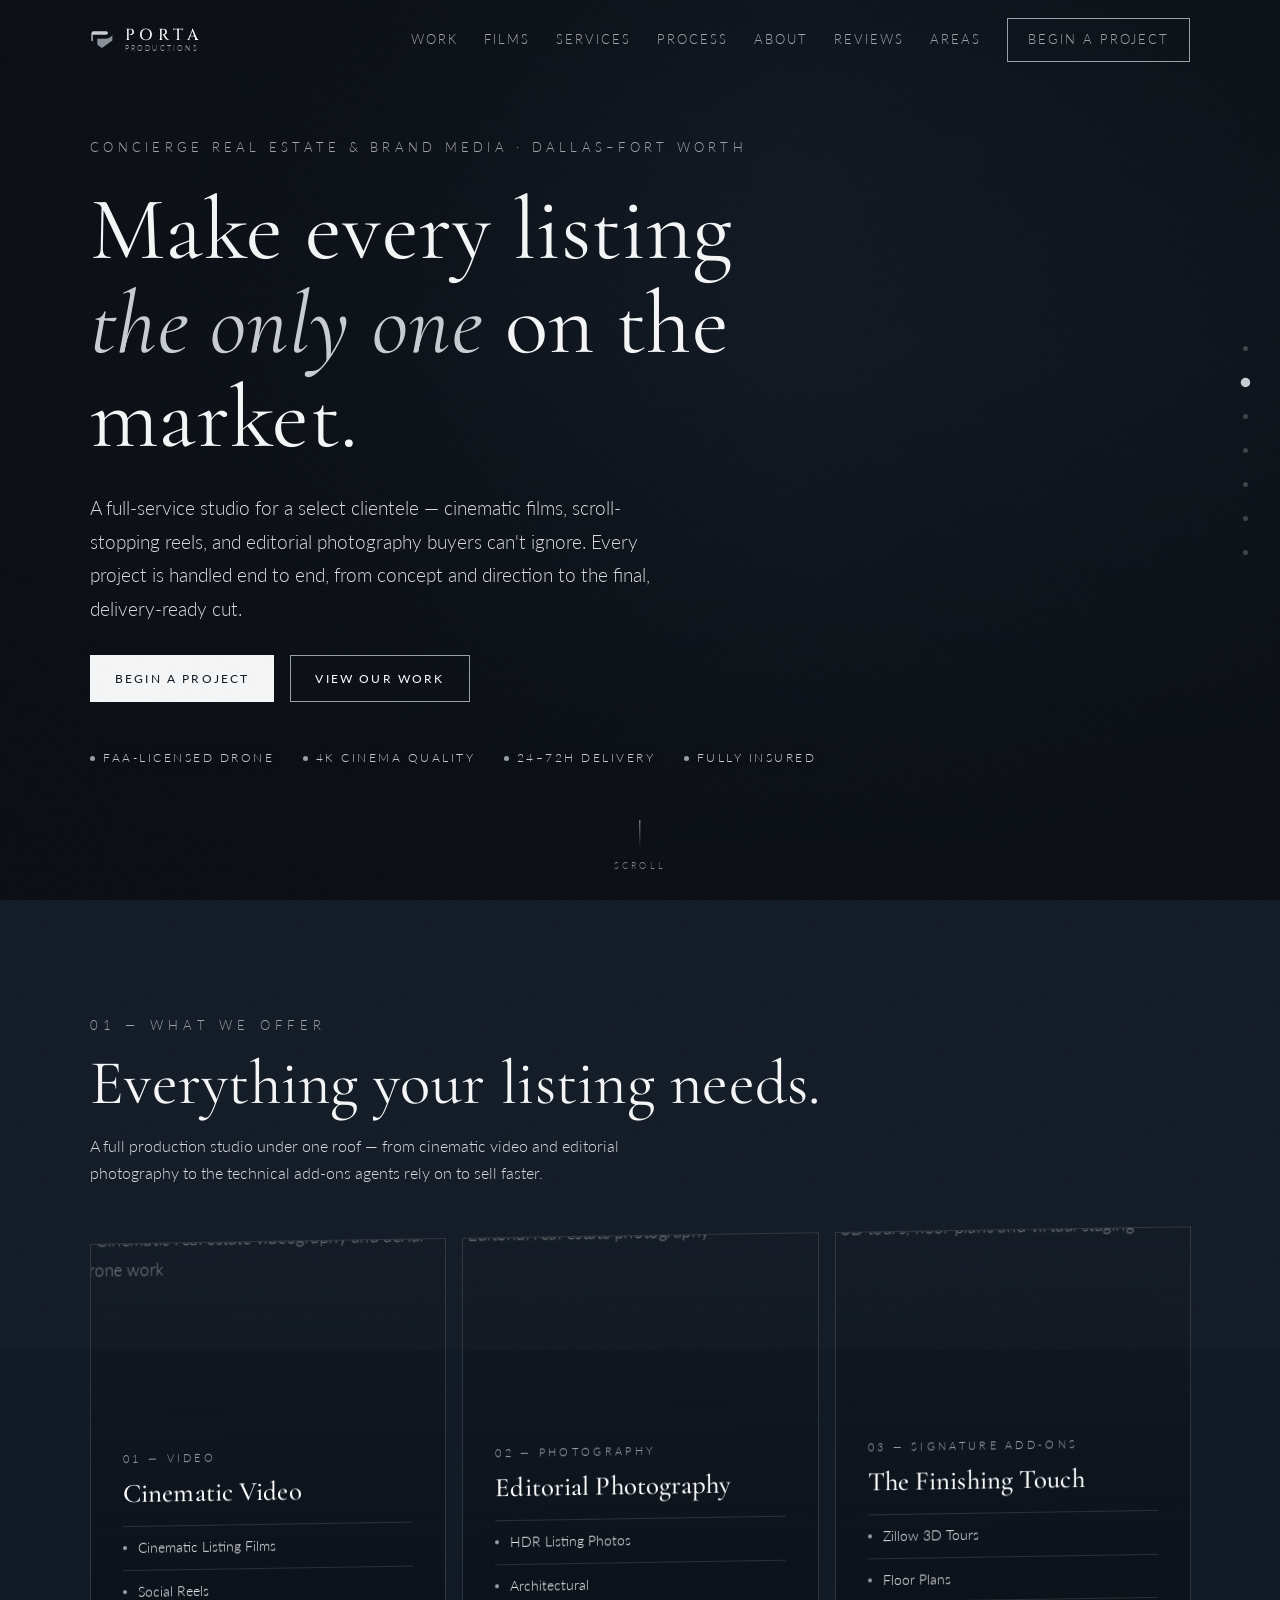
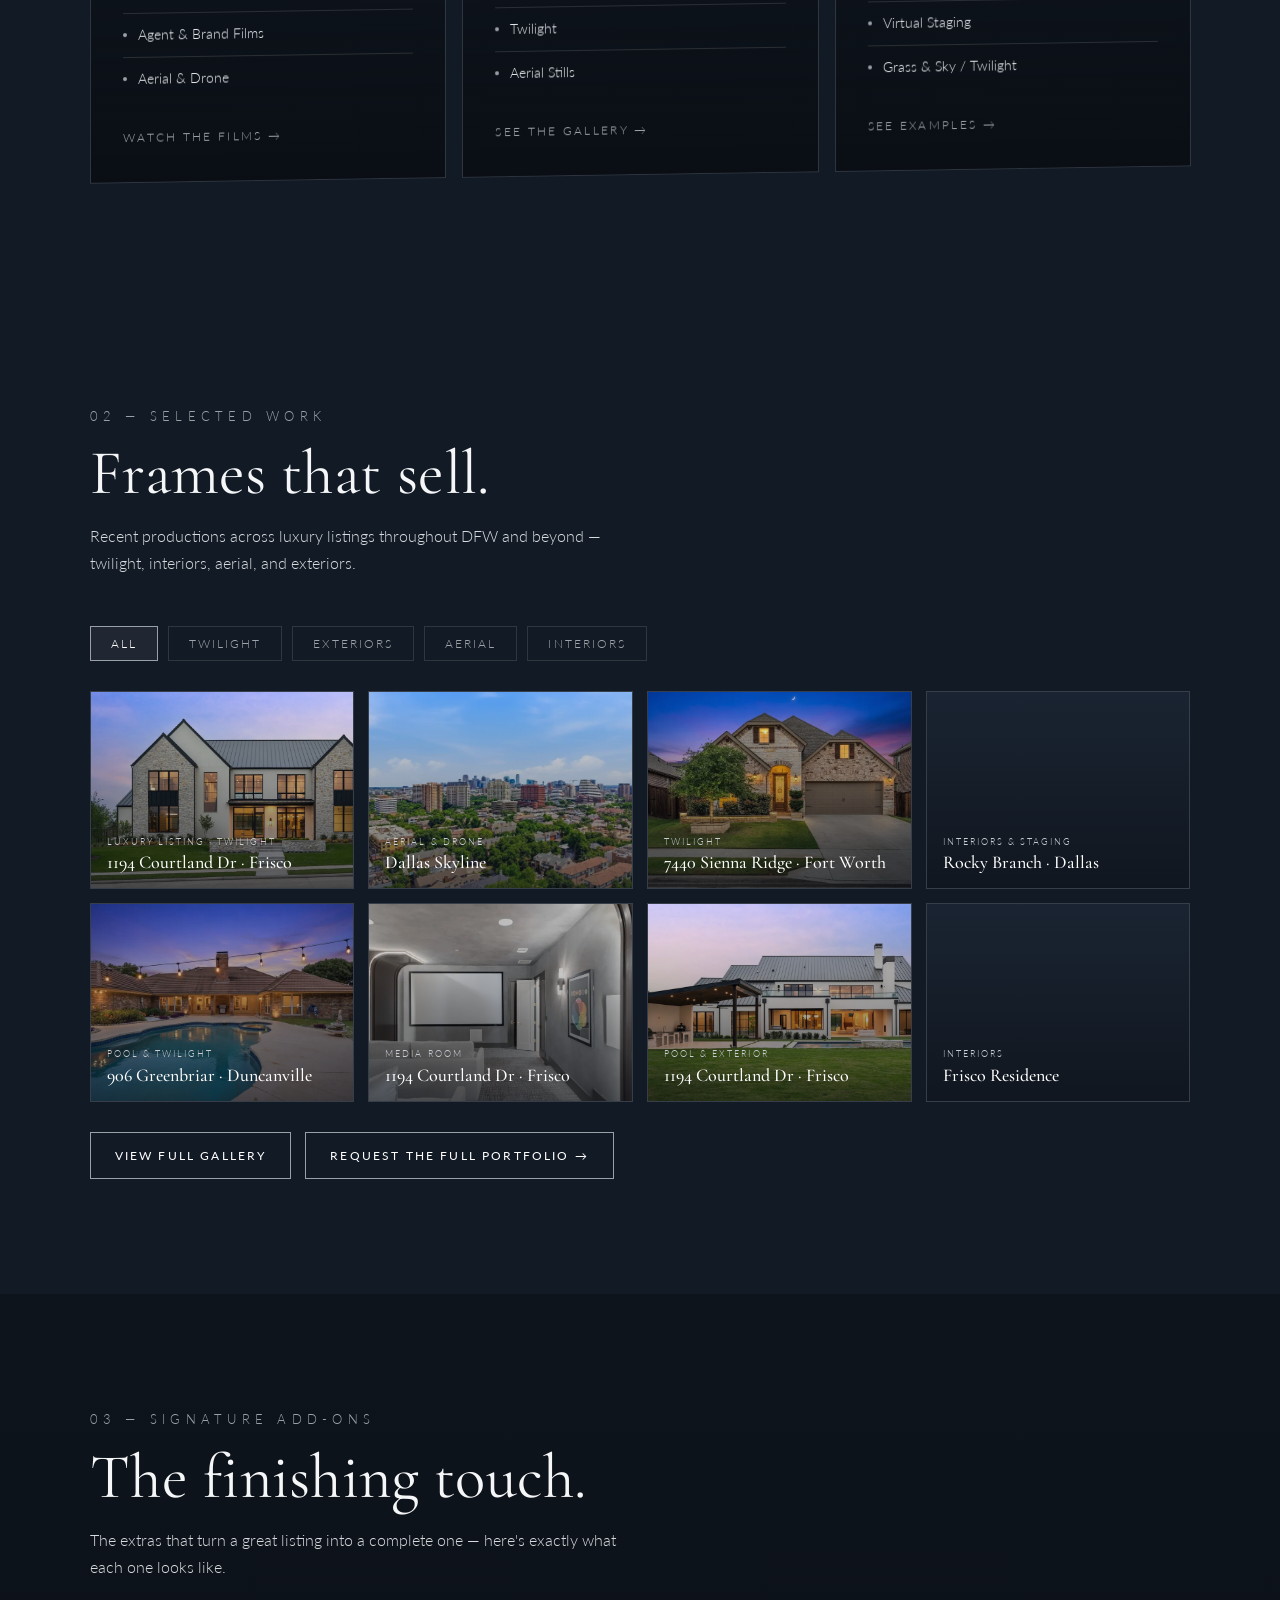
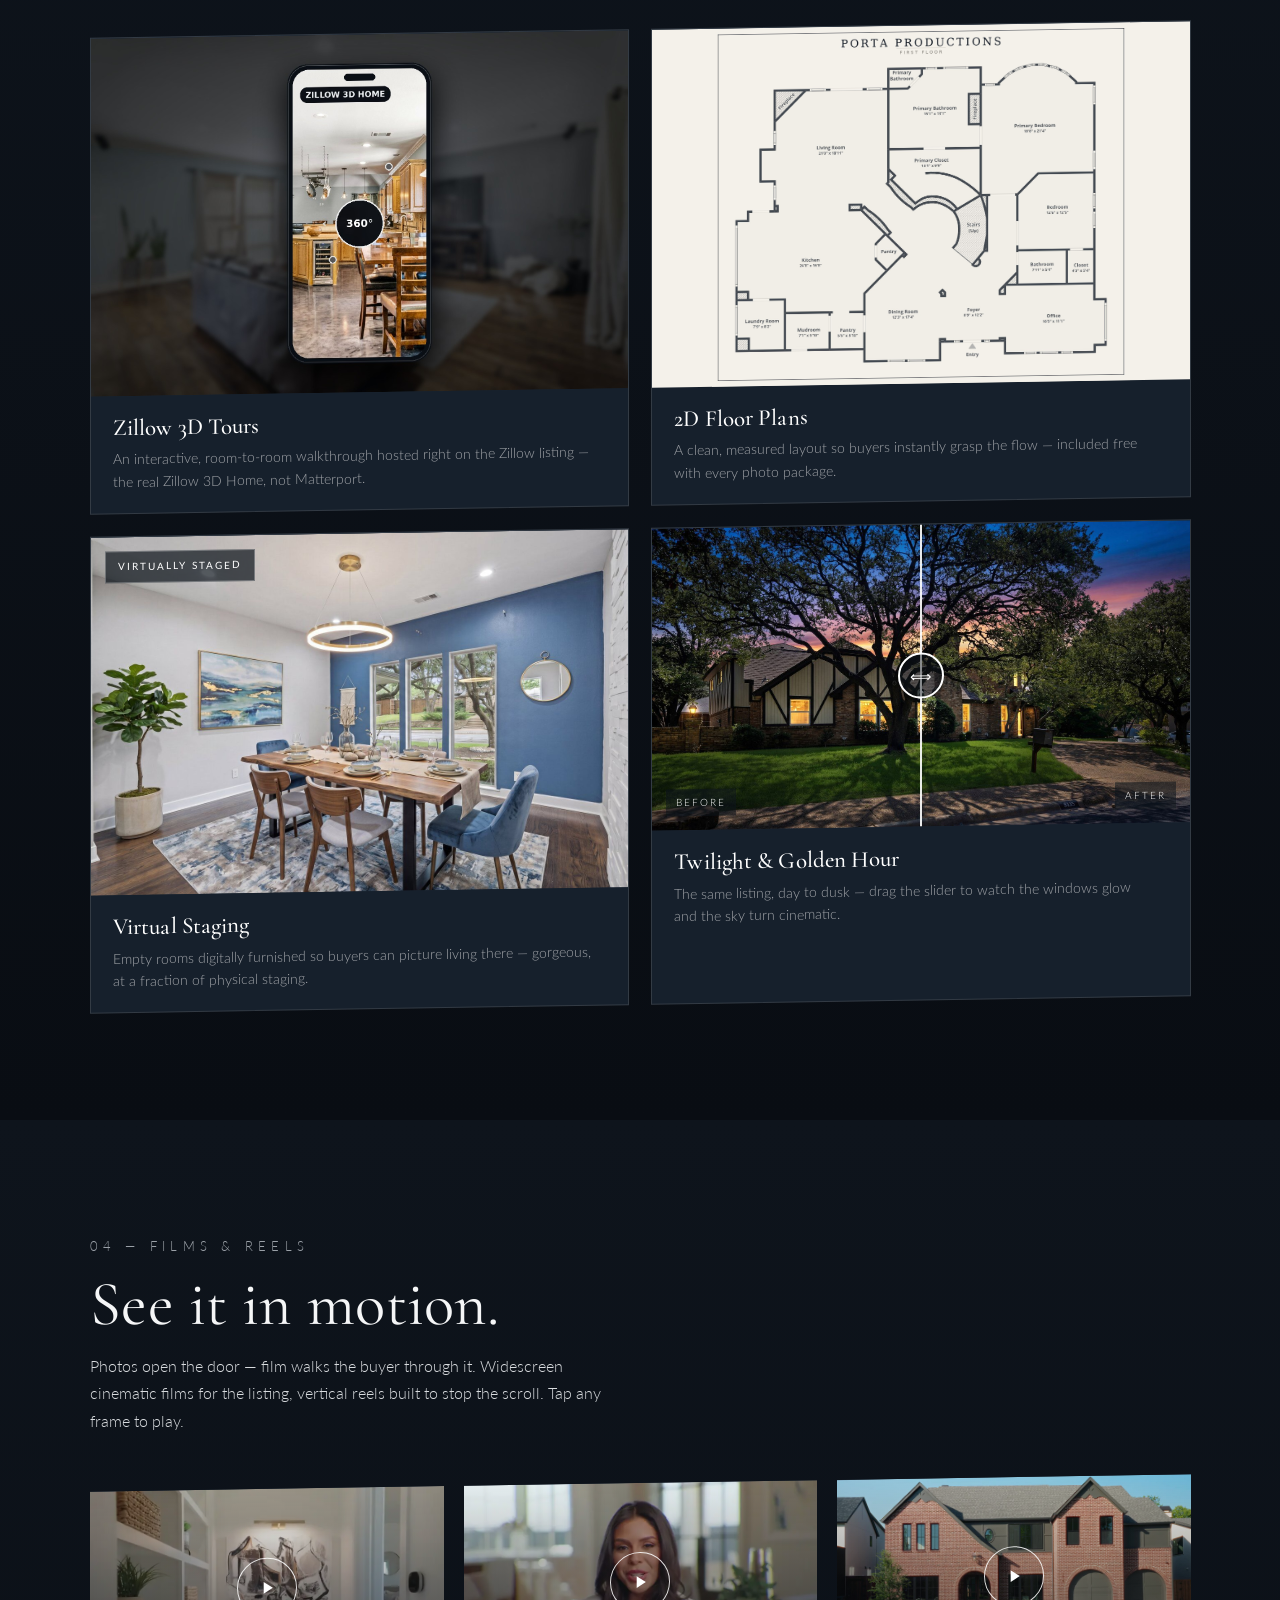
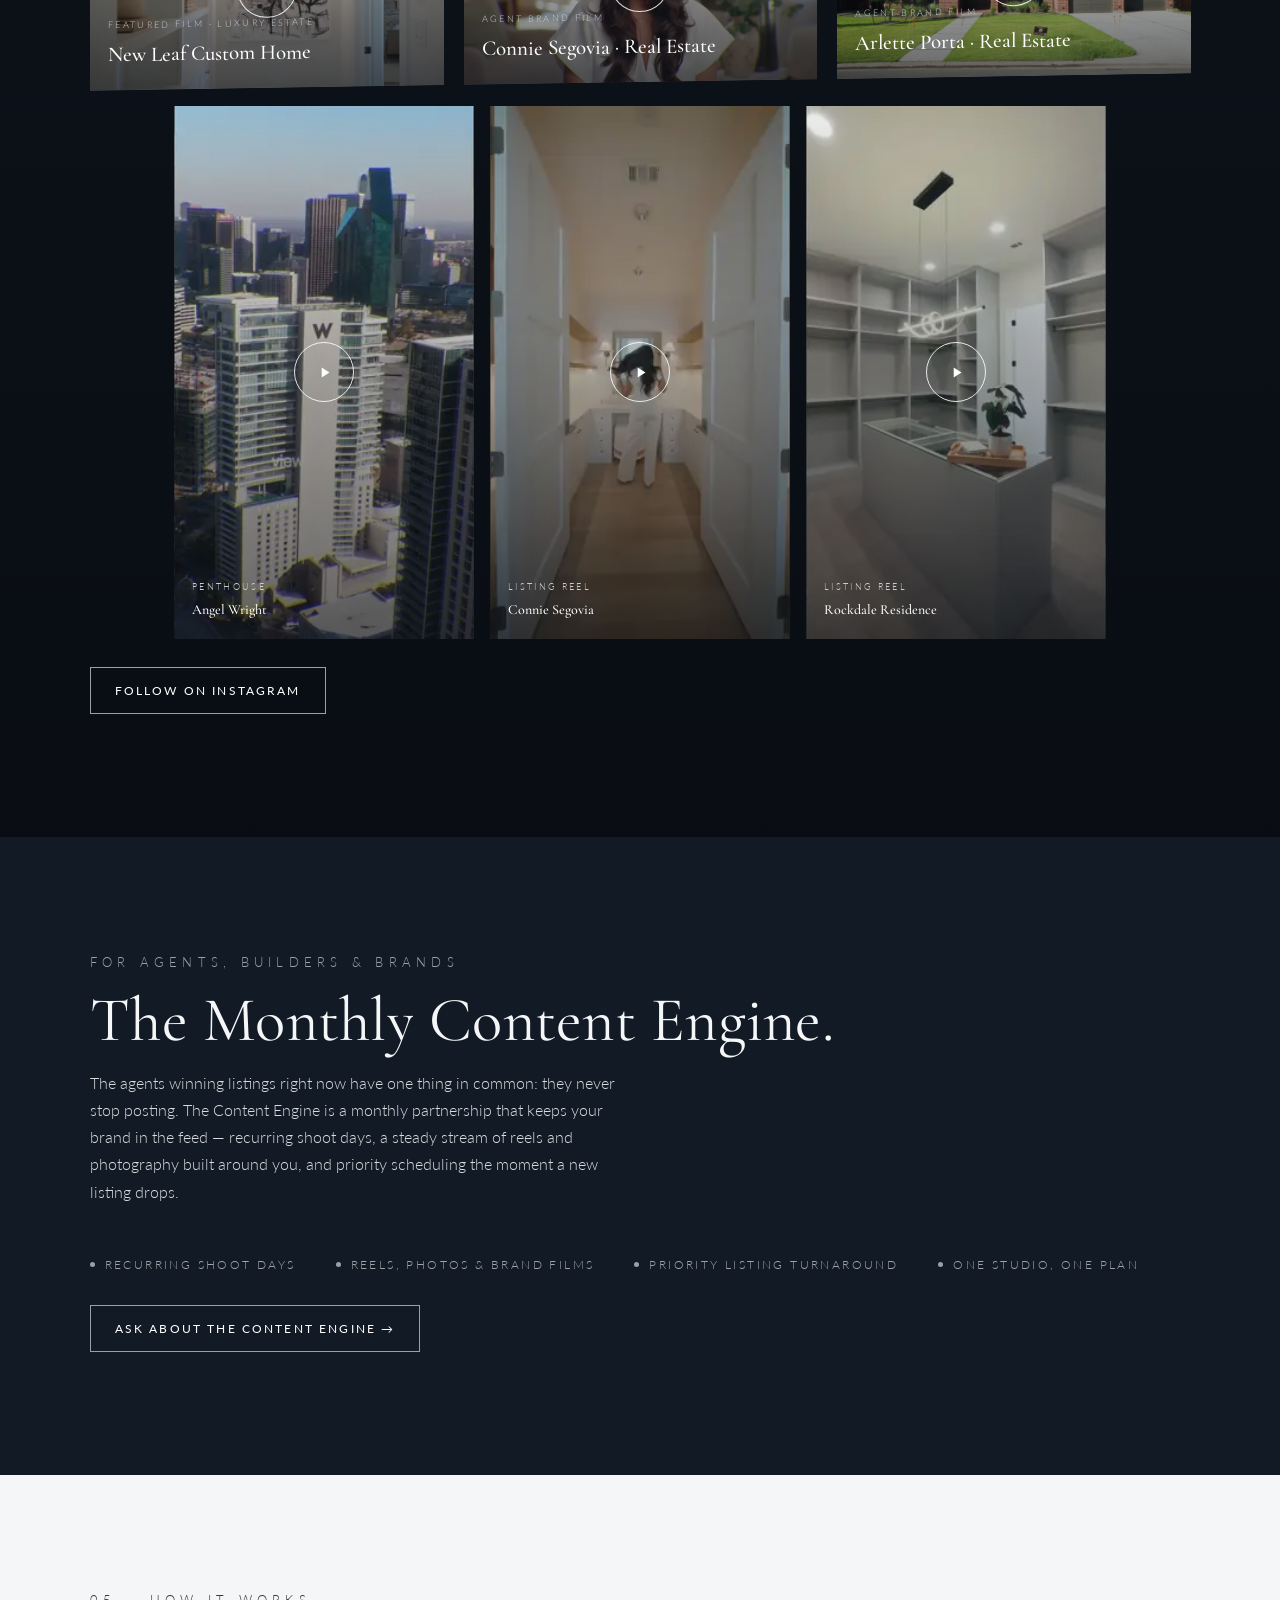
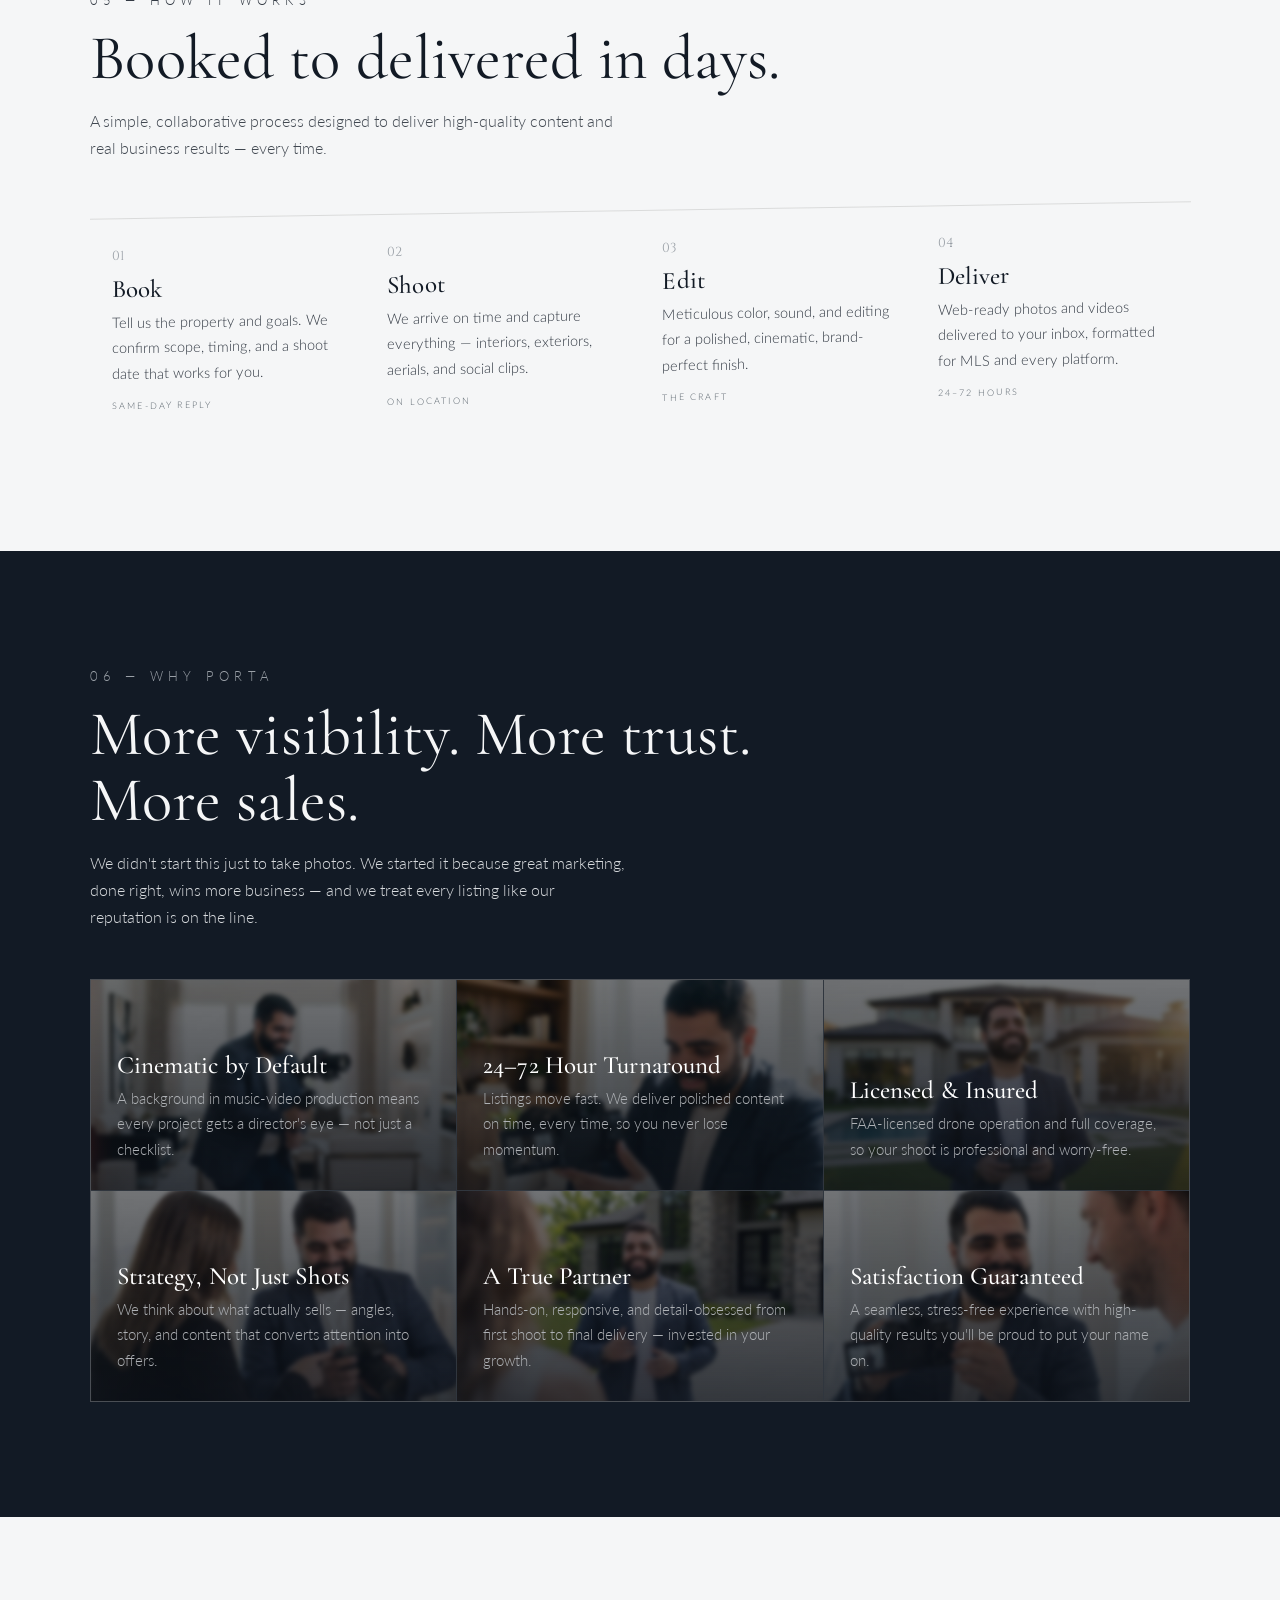
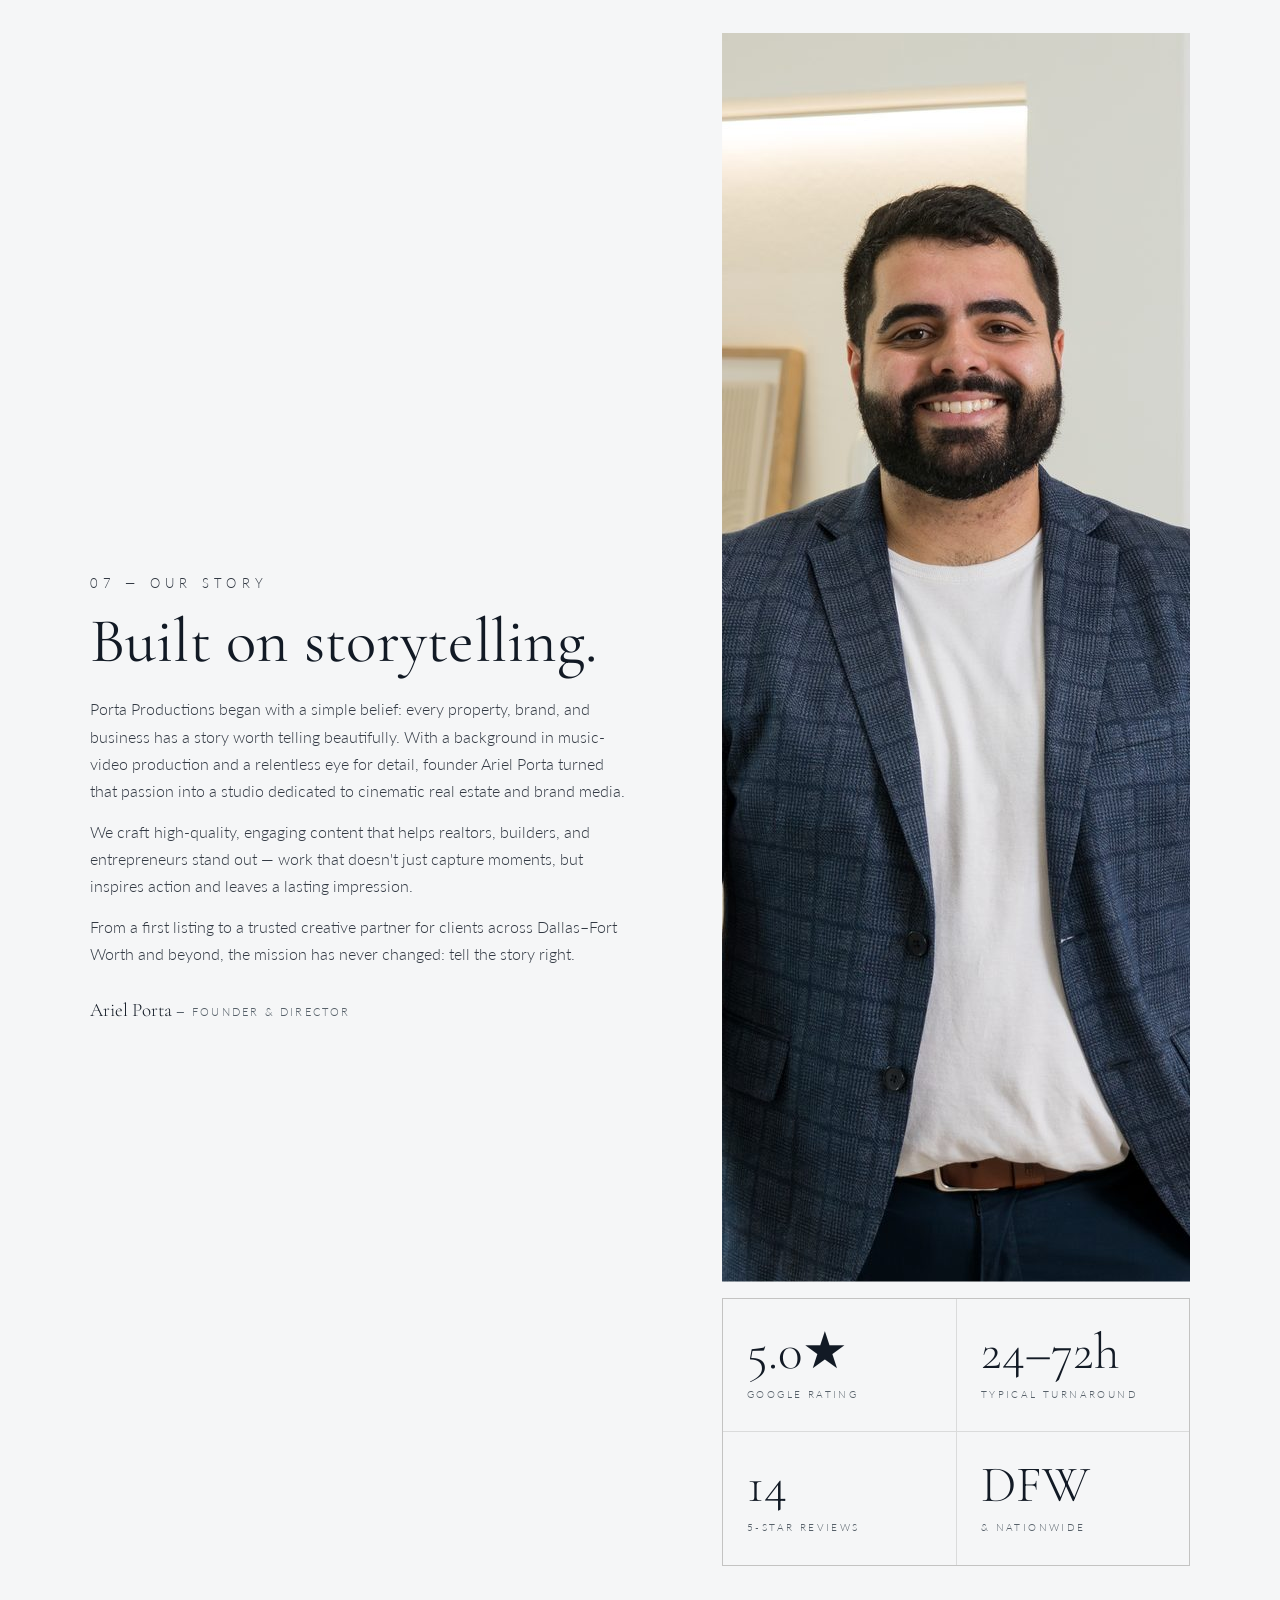
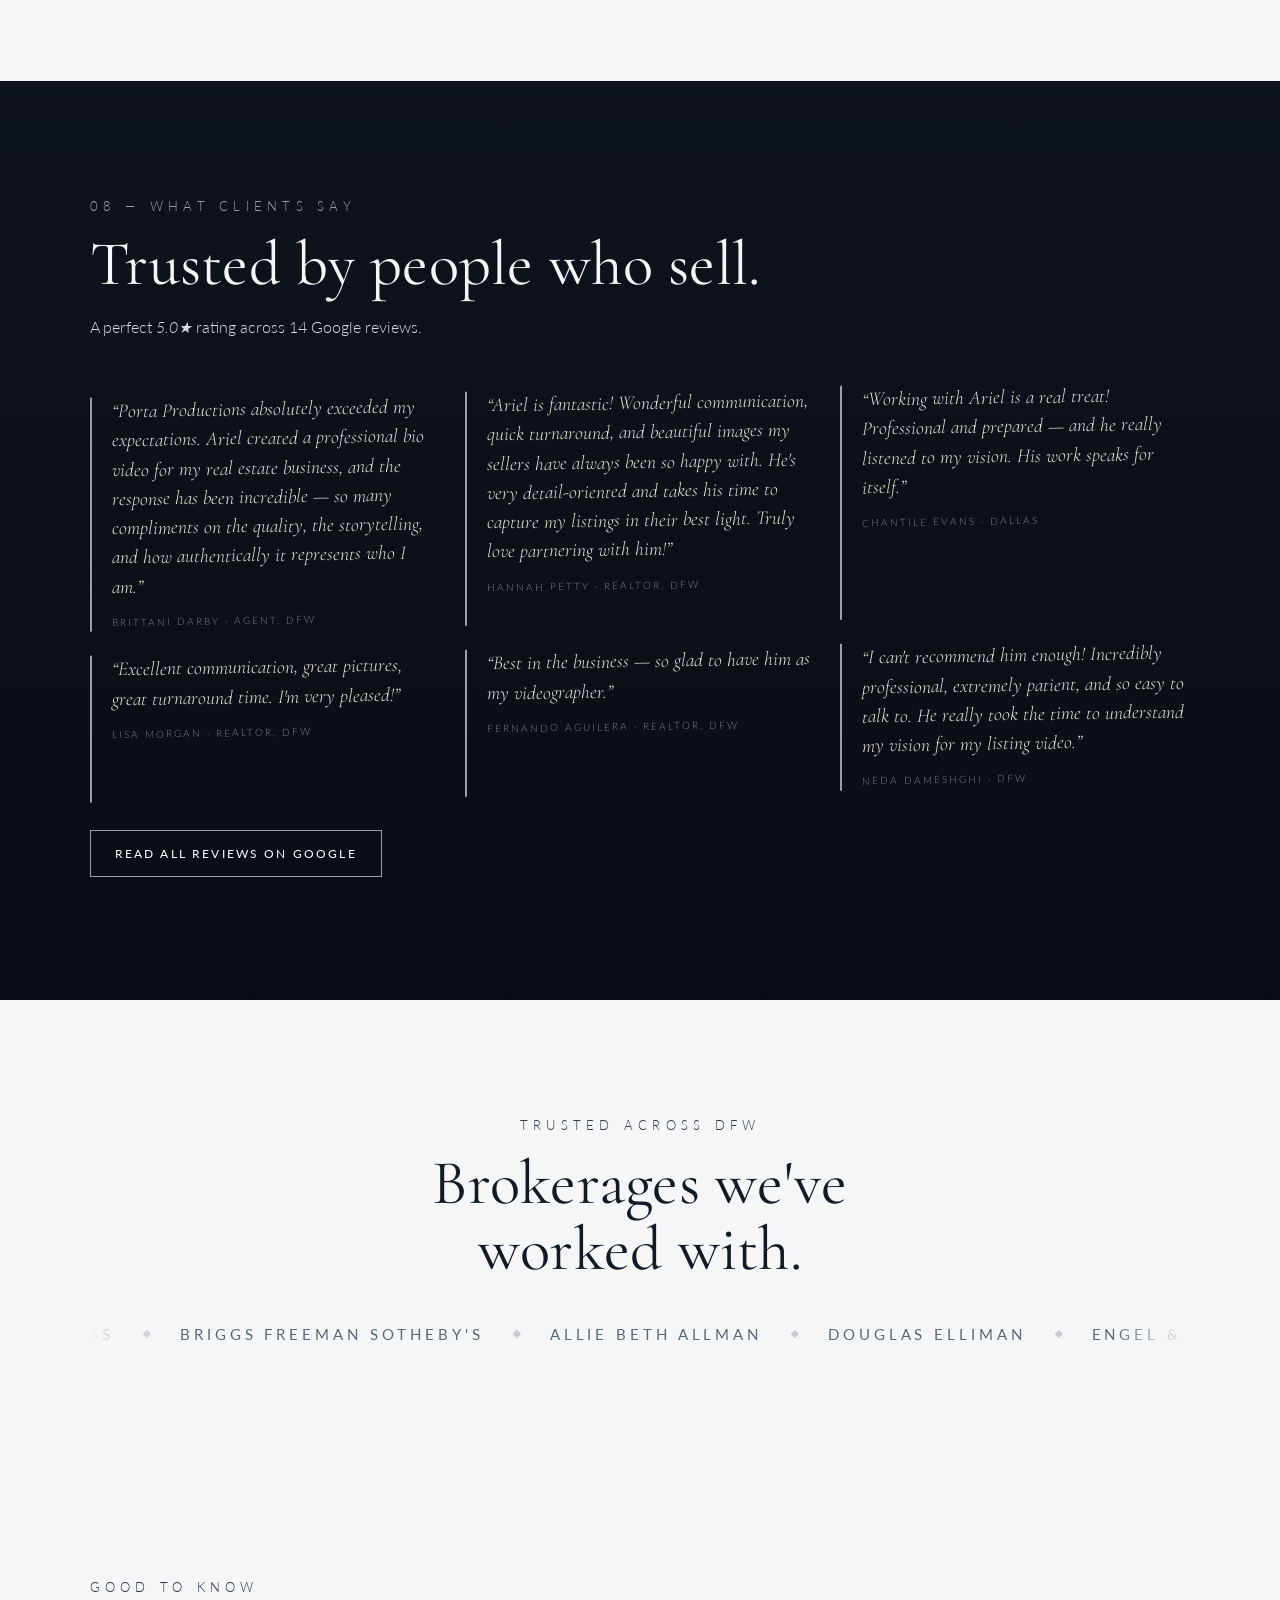
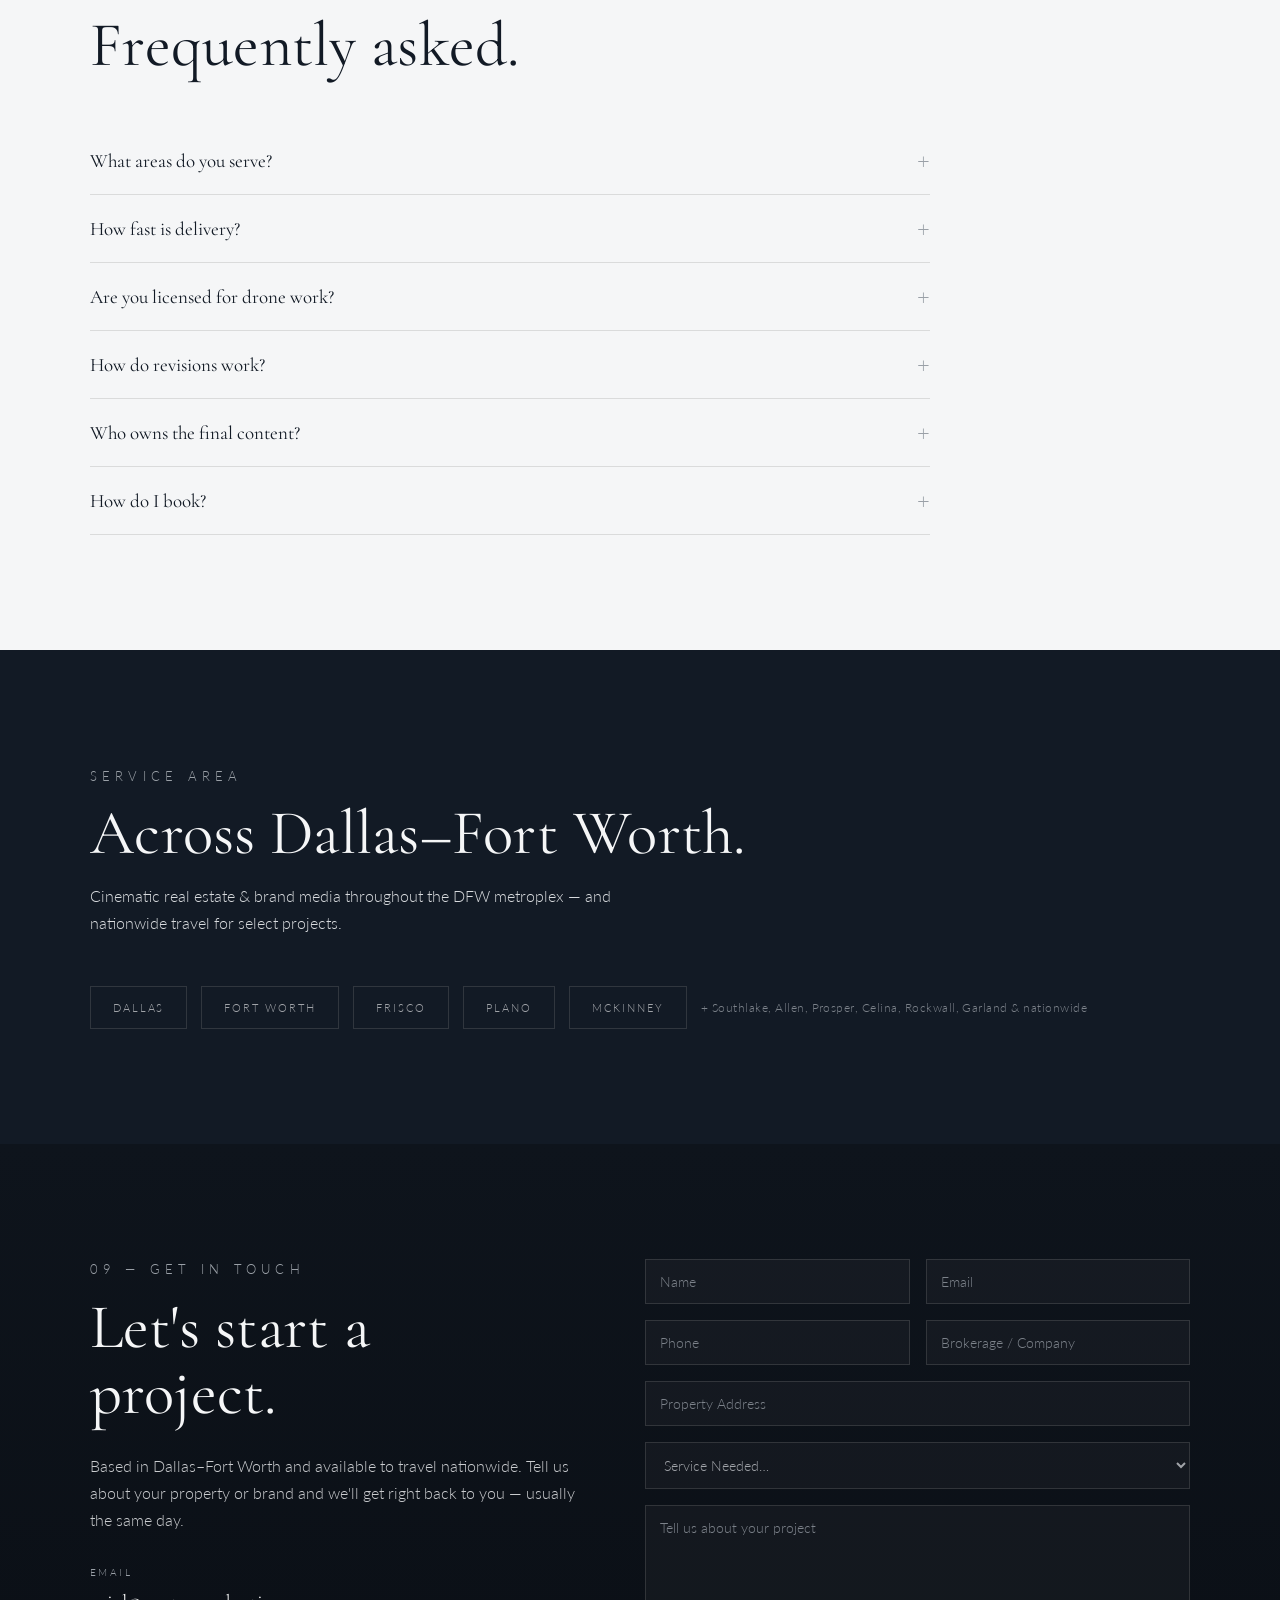
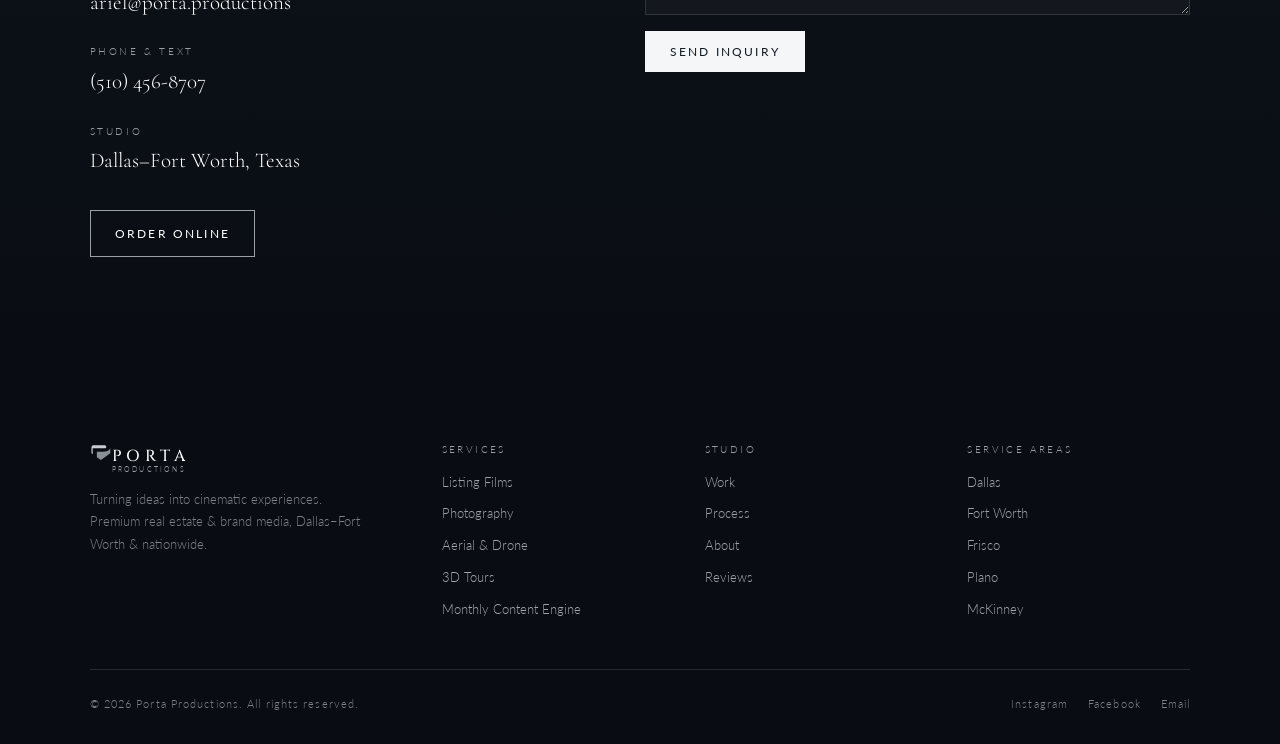
==== commit c65e2747: "Composite the gallery shimmer, one-shot mdrift, self-host film thumbnails" ====
--- a/index.html
+++ b/index.html
@@ -250,7 +250,6 @@
 </script>
 <link rel="preconnect" href="https://fonts.googleapis.com">
 <link rel="preconnect" href="https://fonts.gstatic.com" crossorigin>
-<link rel="preconnect" href="https://i.ytimg.com">
 <!-- Google Analytics 4 — 'Porta Productions Website' stream (property: Porta Properties). -->
 <script>
   window.GA_ID='G-FR7EHQE53F';
@@ -432,9 +431,9 @@
   @media(max-width:980px){.gal{grid-template-columns:repeat(2,1fr);}}
   @media(max-width:520px){.gal{grid-template-columns:1fr;}}
   .tile{position:relative;aspect-ratio:4/3;overflow:hidden;background:#16202C;border:1px solid var(--line);cursor:zoom-in;}
-  .tile::before{content:"";position:absolute;inset:0;background:linear-gradient(100deg,transparent 30%,rgba(255,255,255,.045) 50%,transparent 70%) #16202C;background-size:220% 100%;animation:shimmer 1.6s linear infinite;}
+  .tile::before{content:"";position:absolute;top:0;bottom:0;left:-70%;width:70%;background:linear-gradient(100deg,transparent,rgba(255,255,255,.045),transparent);animation:shimmer 1.6s linear infinite;will-change:transform;}
   .tile:has(img.loaded)::before{animation:none;opacity:0;}
-  @keyframes shimmer{from{background-position:130% 0;}to{background-position:-90% 0;}}
+  @keyframes shimmer{to{transform:translateX(343%);}}
   .tile img{position:relative;width:100%;height:100%;object-fit:cover;transition:transform .8s cubic-bezier(.2,.7,.2,1),opacity .6s;opacity:0;}
   .tile img.loaded{opacity:1;}
   .tile:hover img{transform:scale(1.07);}
@@ -576,7 +575,7 @@
   .lb .lb-next{right:14px;top:50%;transform:translateY(-50%);}
   @media(max-width:620px){.lb .lb-prev{left:6px;}.lb .lb-next{right:6px;}}
 </style>
-<link rel="stylesheet" href="/assets/motion.css?v=4">
+<link rel="stylesheet" href="/assets/motion.css?v=5">
 </head>
 <body id="top">
 
@@ -743,12 +742,12 @@
 
   <div id="films" class="films">
     <div class="ytlite r169 reveal" data-id="dPvpCMJWE8A">
-      <img class="yt-thumb" src="https://i.ytimg.com/vi/dPvpCMJWE8A/maxresdefault.jpg" alt="Featured film — New Leaf Custom Home luxury estate" loading="lazy" decoding="async">
+      <img class="yt-thumb" src="assets/films/thumb-dPvpCMJWE8A.webp" alt="Featured film — New Leaf Custom Home luxury estate" loading="lazy" decoding="async">
       <div class="play"><svg width="20" height="20" viewBox="0 0 24 24" fill="#fff"><path d="M8 5v14l11-7z"/></svg></div>
       <div class="cap"><div class="s">Featured Film · Luxury Estate</div><div class="t">New Leaf Custom Home</div></div>
     </div>
     <div class="ytlite r169 reveal d2" data-id="-PvukHfp5Hk">
-      <img class="yt-thumb" src="https://i.ytimg.com/vi/-PvukHfp5Hk/maxresdefault.jpg" alt="Agent brand film — Connie Segovia" loading="lazy" decoding="async">
+      <img class="yt-thumb" src="assets/films/thumb--PvukHfp5Hk.webp" alt="Agent brand film — Connie Segovia" loading="lazy" decoding="async">
       <div class="play"><svg width="20" height="20" viewBox="0 0 24 24" fill="#fff"><path d="M8 5v14l11-7z"/></svg></div>
       <div class="cap"><div class="s">Agent Brand Film</div><div class="t">Connie Segovia · Real Estate</div></div>
     </div>
@@ -761,17 +760,17 @@
 
   <div class="reels reveal d1">
     <div class="ytlite r916" data-id="KijvNpvXkVo" data-mp4="assets/reels/reel-1.mp4">
-      <img class="yt-thumb" src="https://i.ytimg.com/vi/KijvNpvXkVo/maxresdefault.jpg" alt="Penthouse listing reel — Angel Wright" loading="lazy" decoding="async">
+      <img class="yt-thumb" src="assets/films/thumb-KijvNpvXkVo.webp" alt="Penthouse listing reel — Angel Wright" loading="lazy" decoding="async">
       <div class="play"><svg width="17" height="17" viewBox="0 0 24 24" fill="#fff"><path d="M8 5v14l11-7z"/></svg></div>
       <div class="cap"><div class="s">Penthouse</div><div class="t" style="font-size:14px;">Angel Wright</div></div>
     </div>
     <div class="ytlite r916" data-id="yJ6qJhpGeGM" data-mp4="assets/reels/reel-2.mp4">
-      <img class="yt-thumb" src="https://i.ytimg.com/vi/yJ6qJhpGeGM/maxresdefault.jpg" alt="Listing reel — Connie Segovia" loading="lazy" decoding="async">
+      <img class="yt-thumb" src="assets/films/thumb-yJ6qJhpGeGM.webp" alt="Listing reel — Connie Segovia" loading="lazy" decoding="async">
       <div class="play"><svg width="17" height="17" viewBox="0 0 24 24" fill="#fff"><path d="M8 5v14l11-7z"/></svg></div>
       <div class="cap"><div class="s">Listing Reel</div><div class="t" style="font-size:14px;">Connie Segovia</div></div>
     </div>
     <div class="ytlite r916" data-id="YLHh6l5yHaU" data-mp4="assets/reels/reel-3.mp4">
-      <img class="yt-thumb" src="https://i.ytimg.com/vi/YLHh6l5yHaU/maxresdefault.jpg" alt="Listing reel — Rockdale Residence" loading="lazy" decoding="async">
+      <img class="yt-thumb" src="assets/films/thumb-YLHh6l5yHaU.webp" alt="Listing reel — Rockdale Residence" loading="lazy" decoding="async">
       <div class="play"><svg width="17" height="17" viewBox="0 0 24 24" fill="#fff"><path d="M8 5v14l11-7z"/></svg></div>
       <div class="cap"><div class="s">Listing Reel</div><div class="t" style="font-size:14px;">Rockdale Residence</div></div>
     </div>
--- a/assets/motion.css
+++ b/assets/motion.css
@@ -160,7 +160,7 @@
   border-color:var(--accent,#9AA0A7);box-shadow:0 0 0 1px rgba(154,160,167,.35);background:rgba(255,255,255,.05);}
 
 /* F4 · 404 letter-spacing drift */
-.mjs [data-mdrift]{animation:mdrift 9s ease-in-out infinite alternate;}
+.mjs [data-mdrift]{animation:mdrift 9s ease-in-out 1 forwards;}
 @keyframes mdrift{from{letter-spacing:.06em;}to{letter-spacing:.13em;}}
 
 
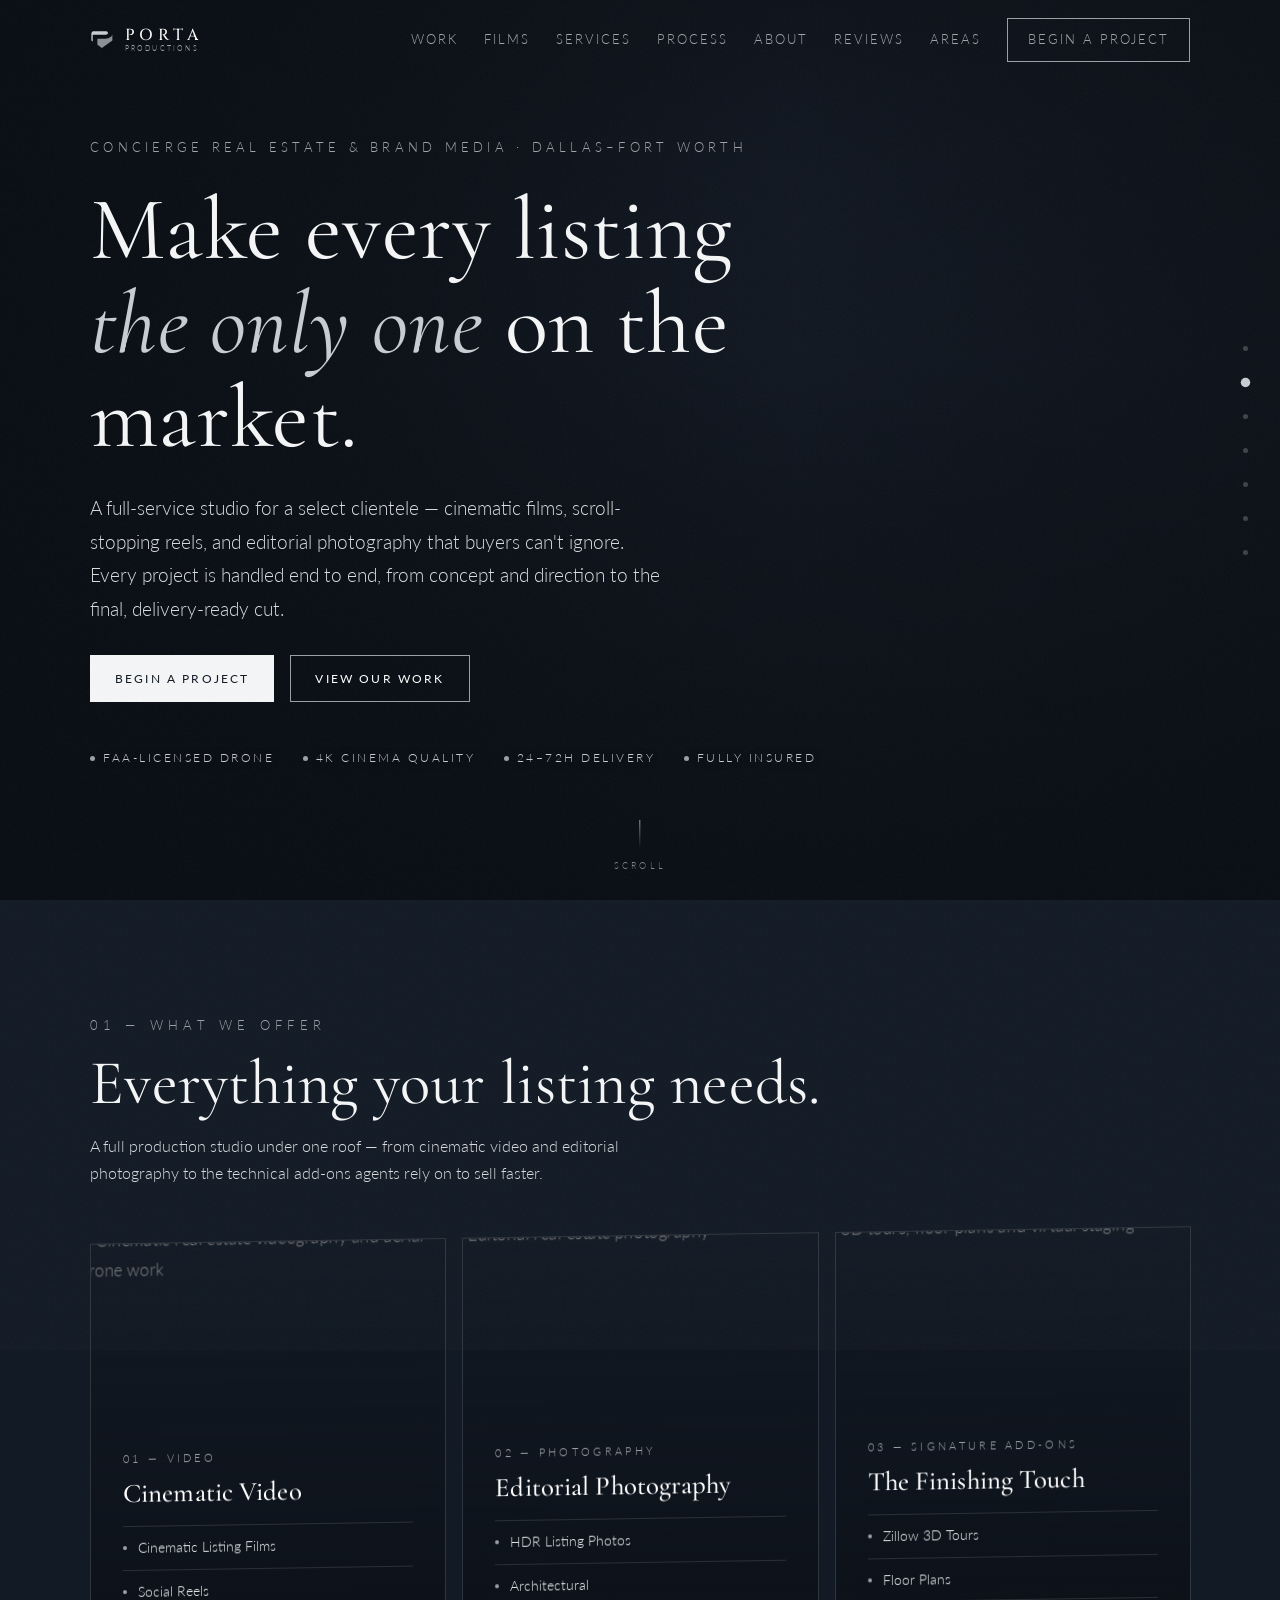
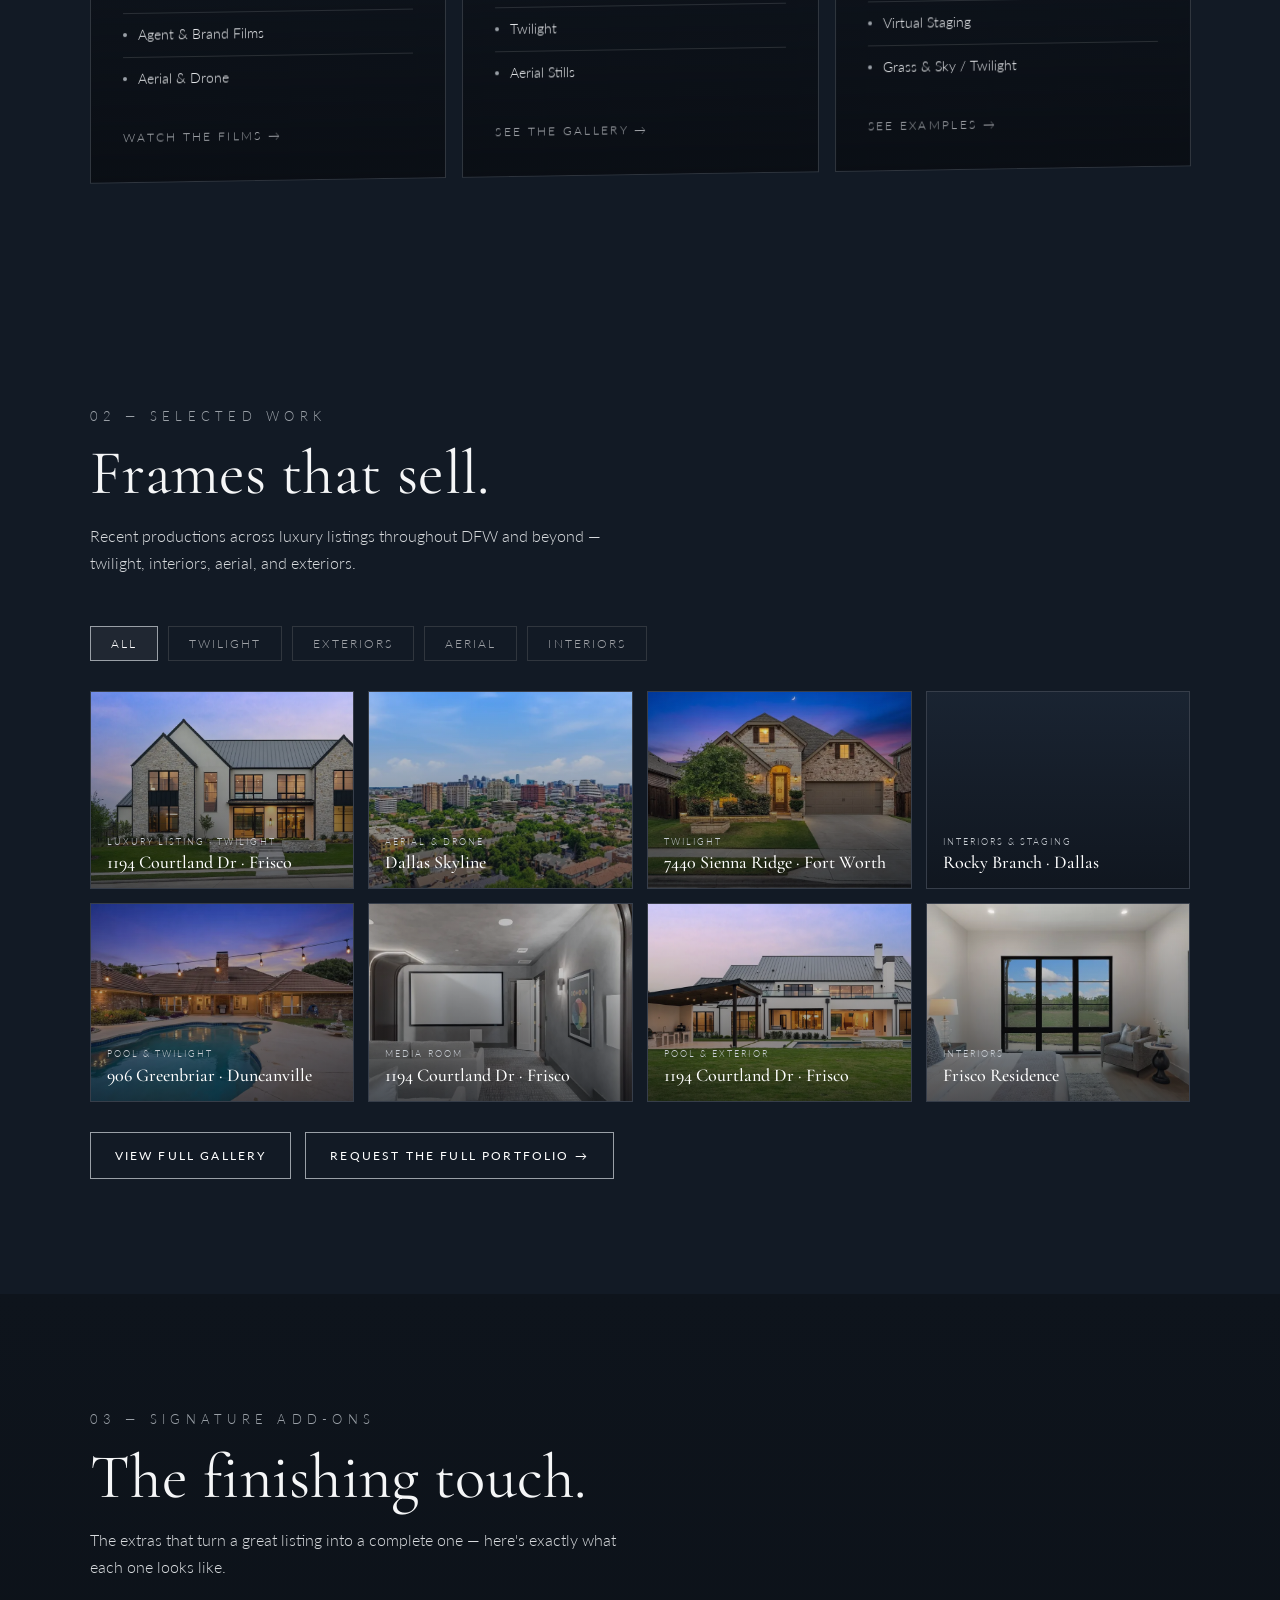
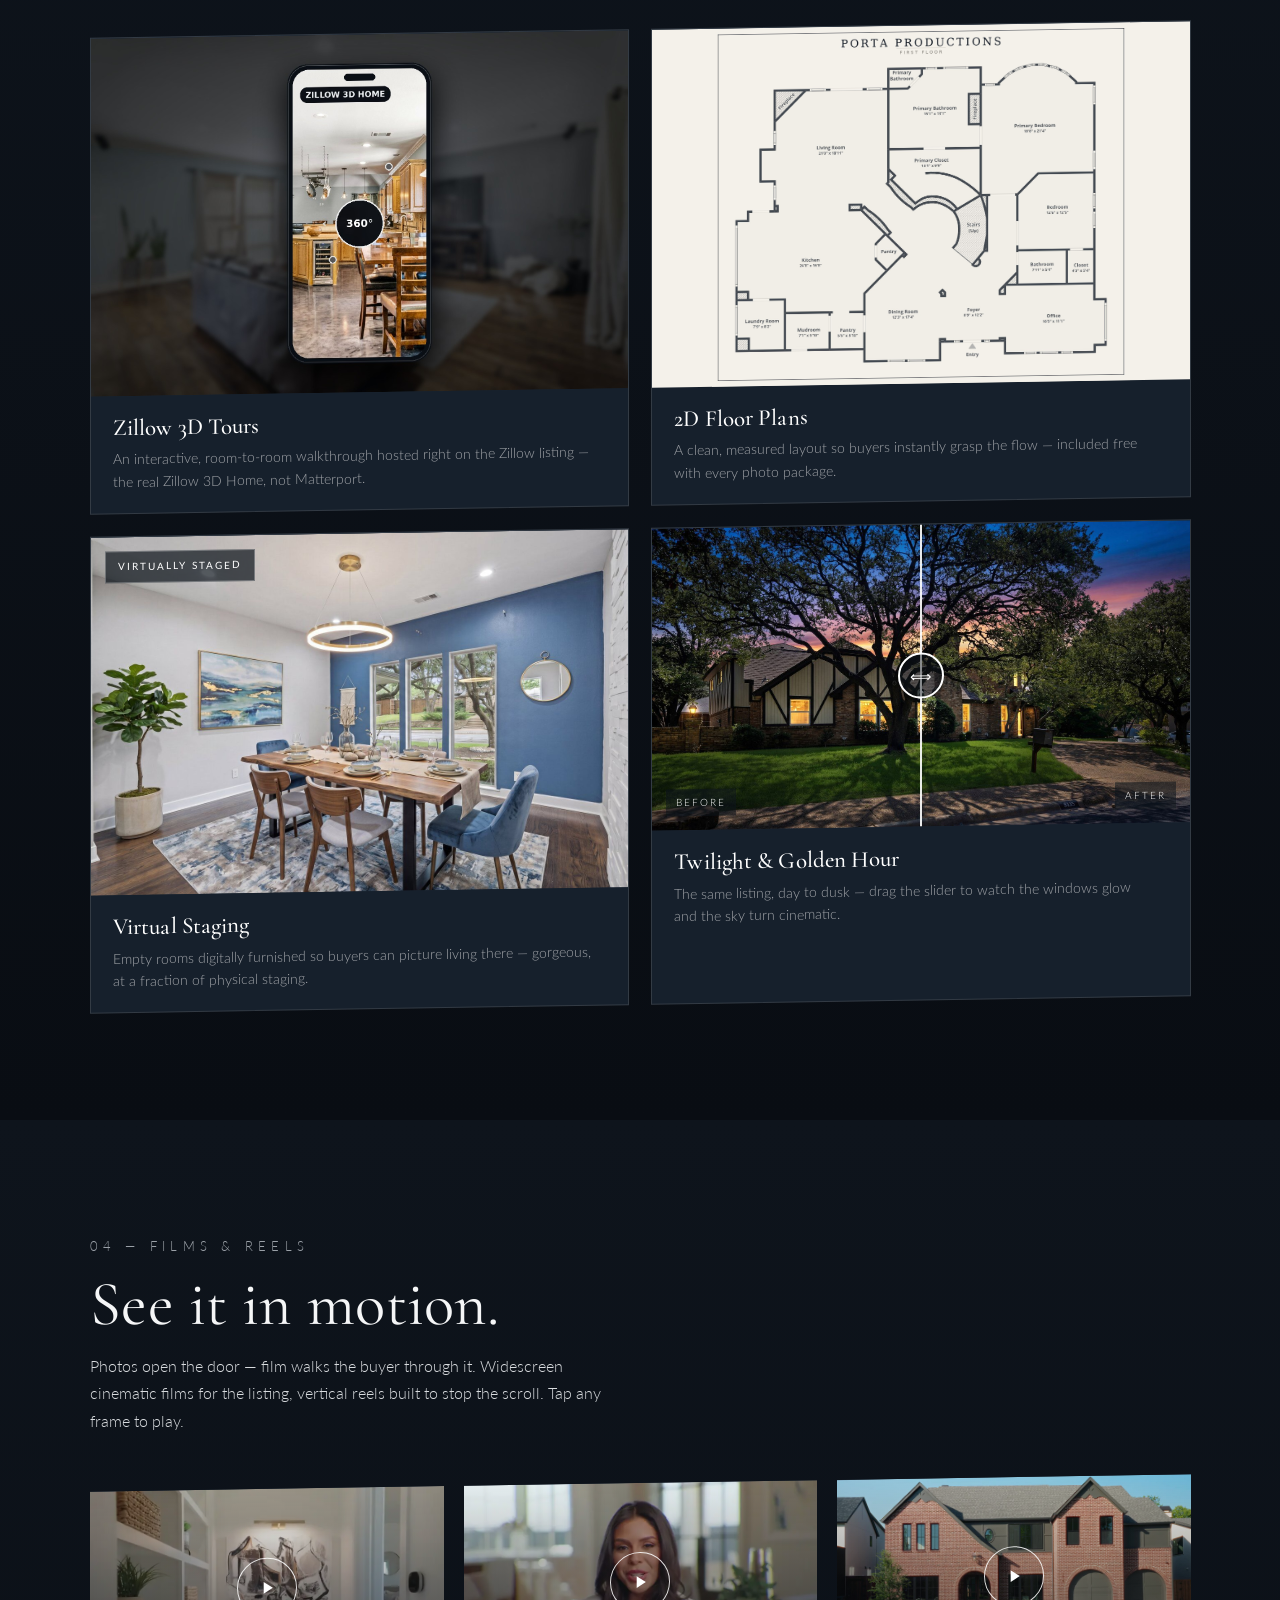
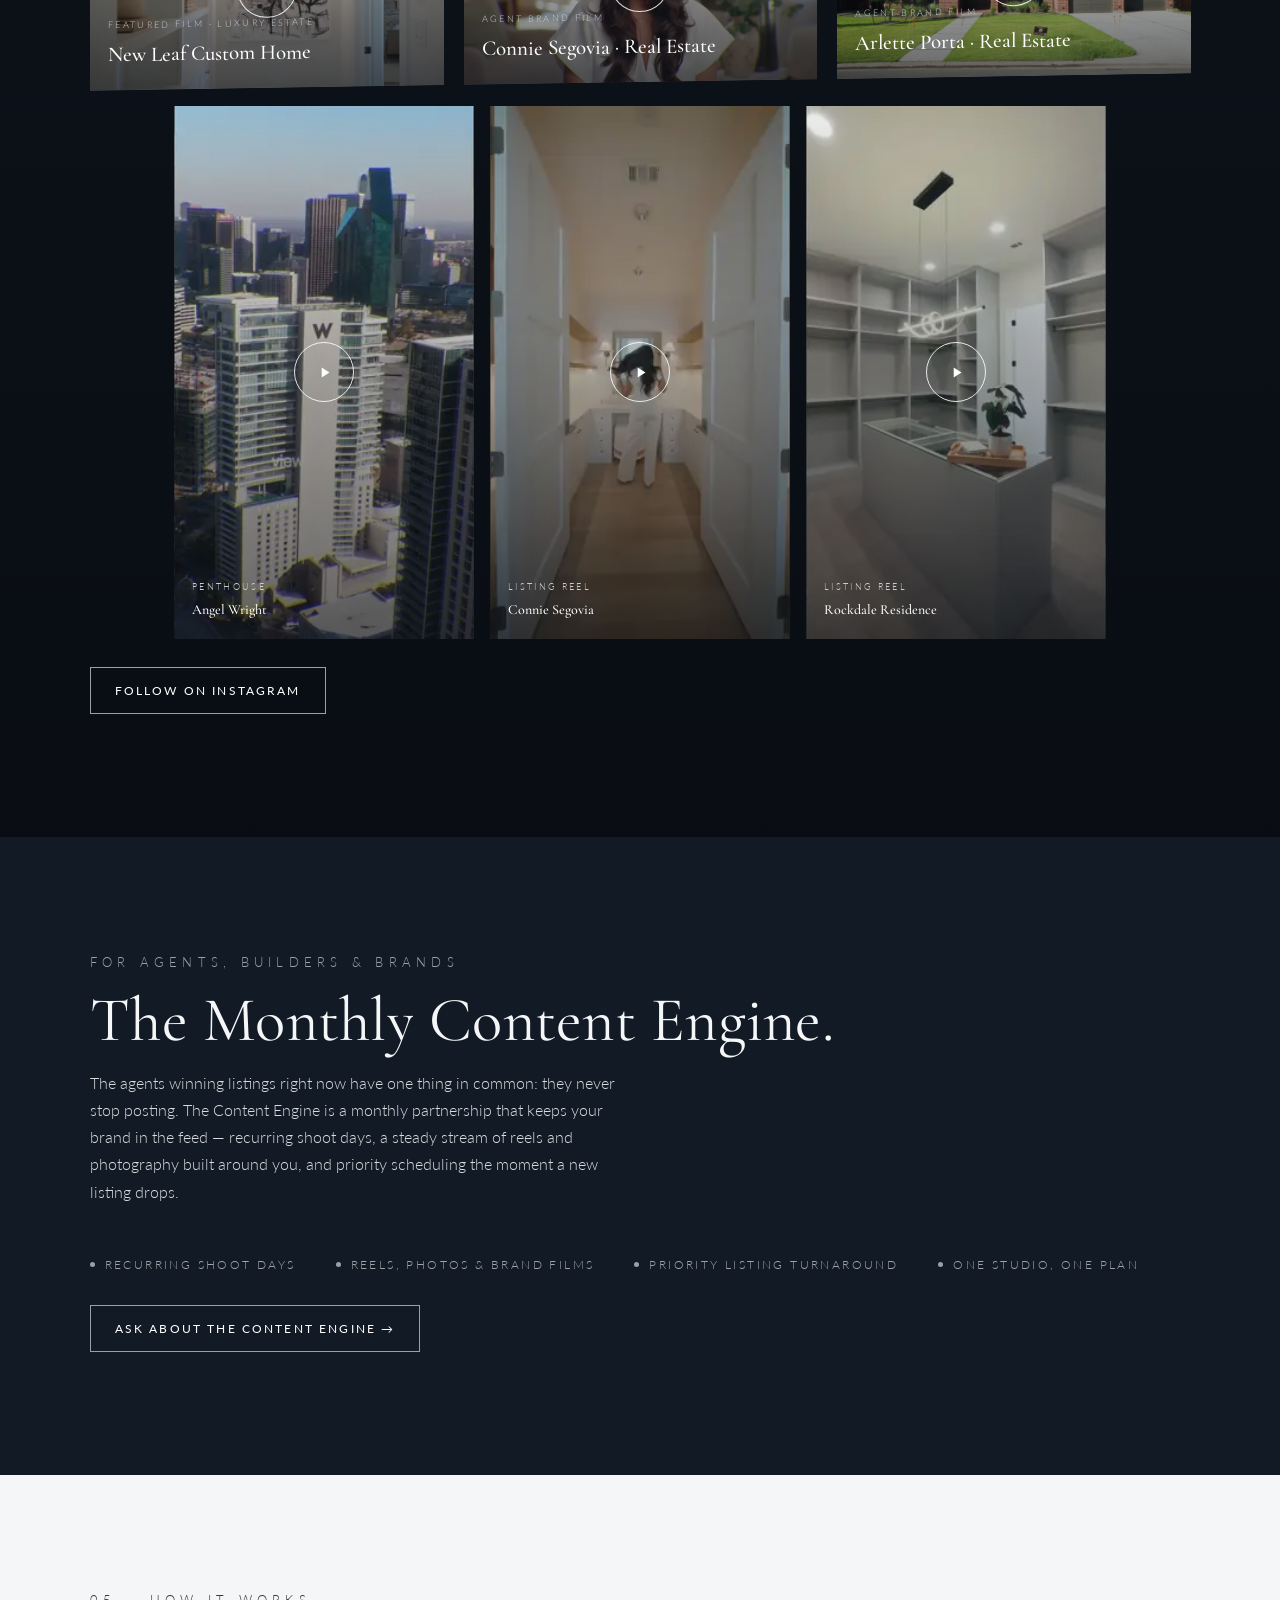
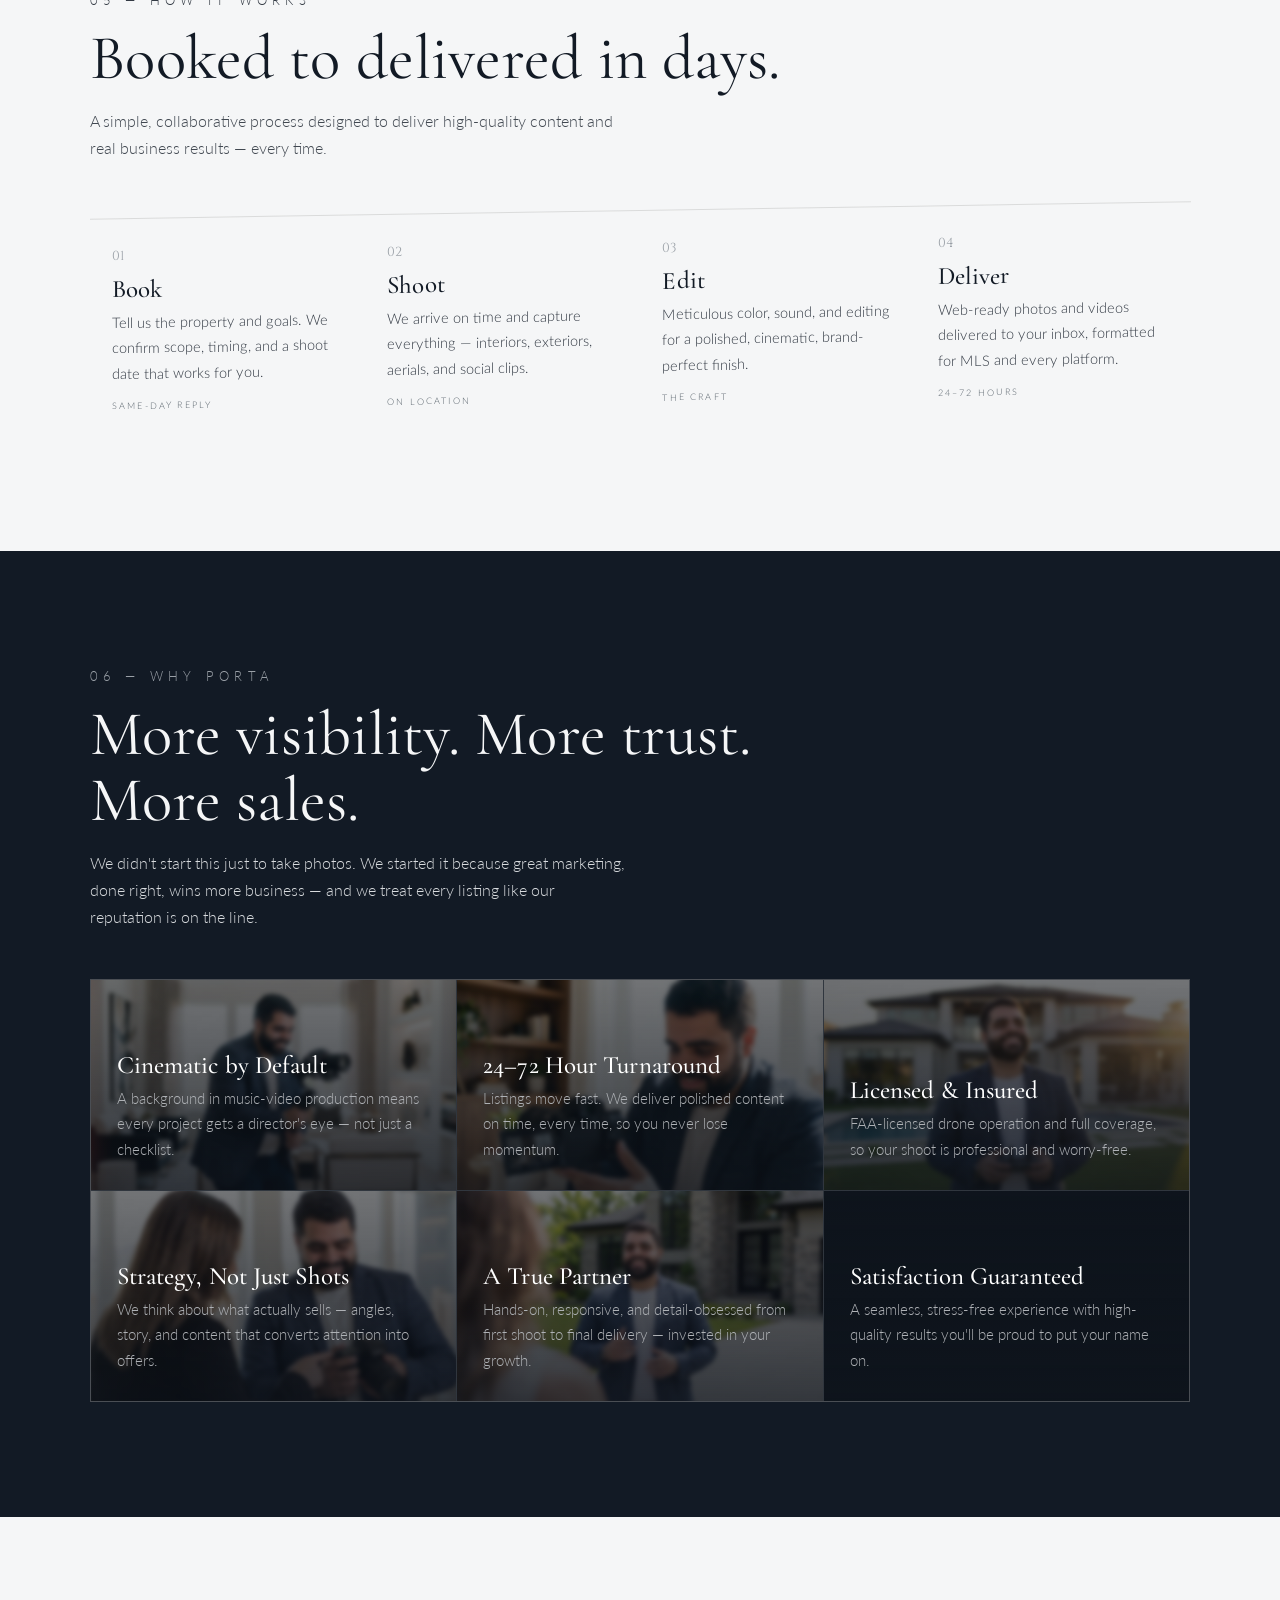
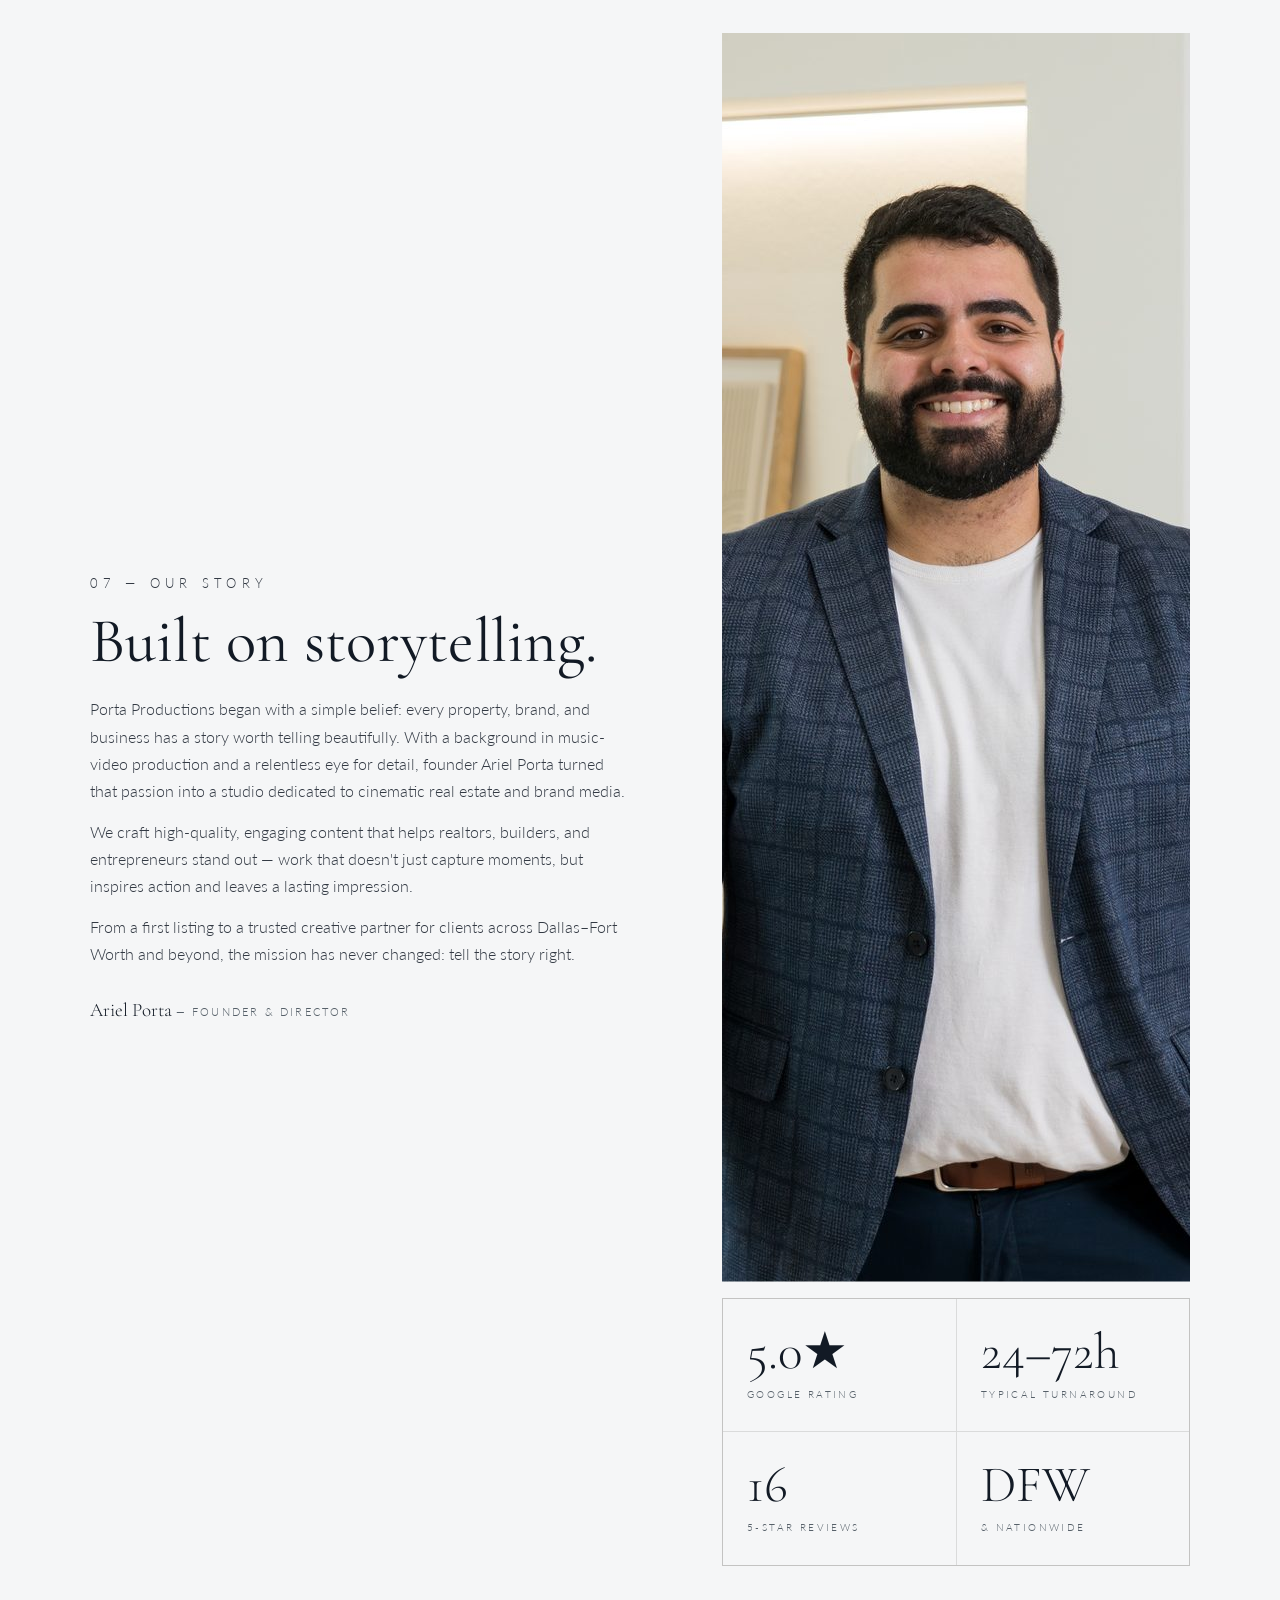
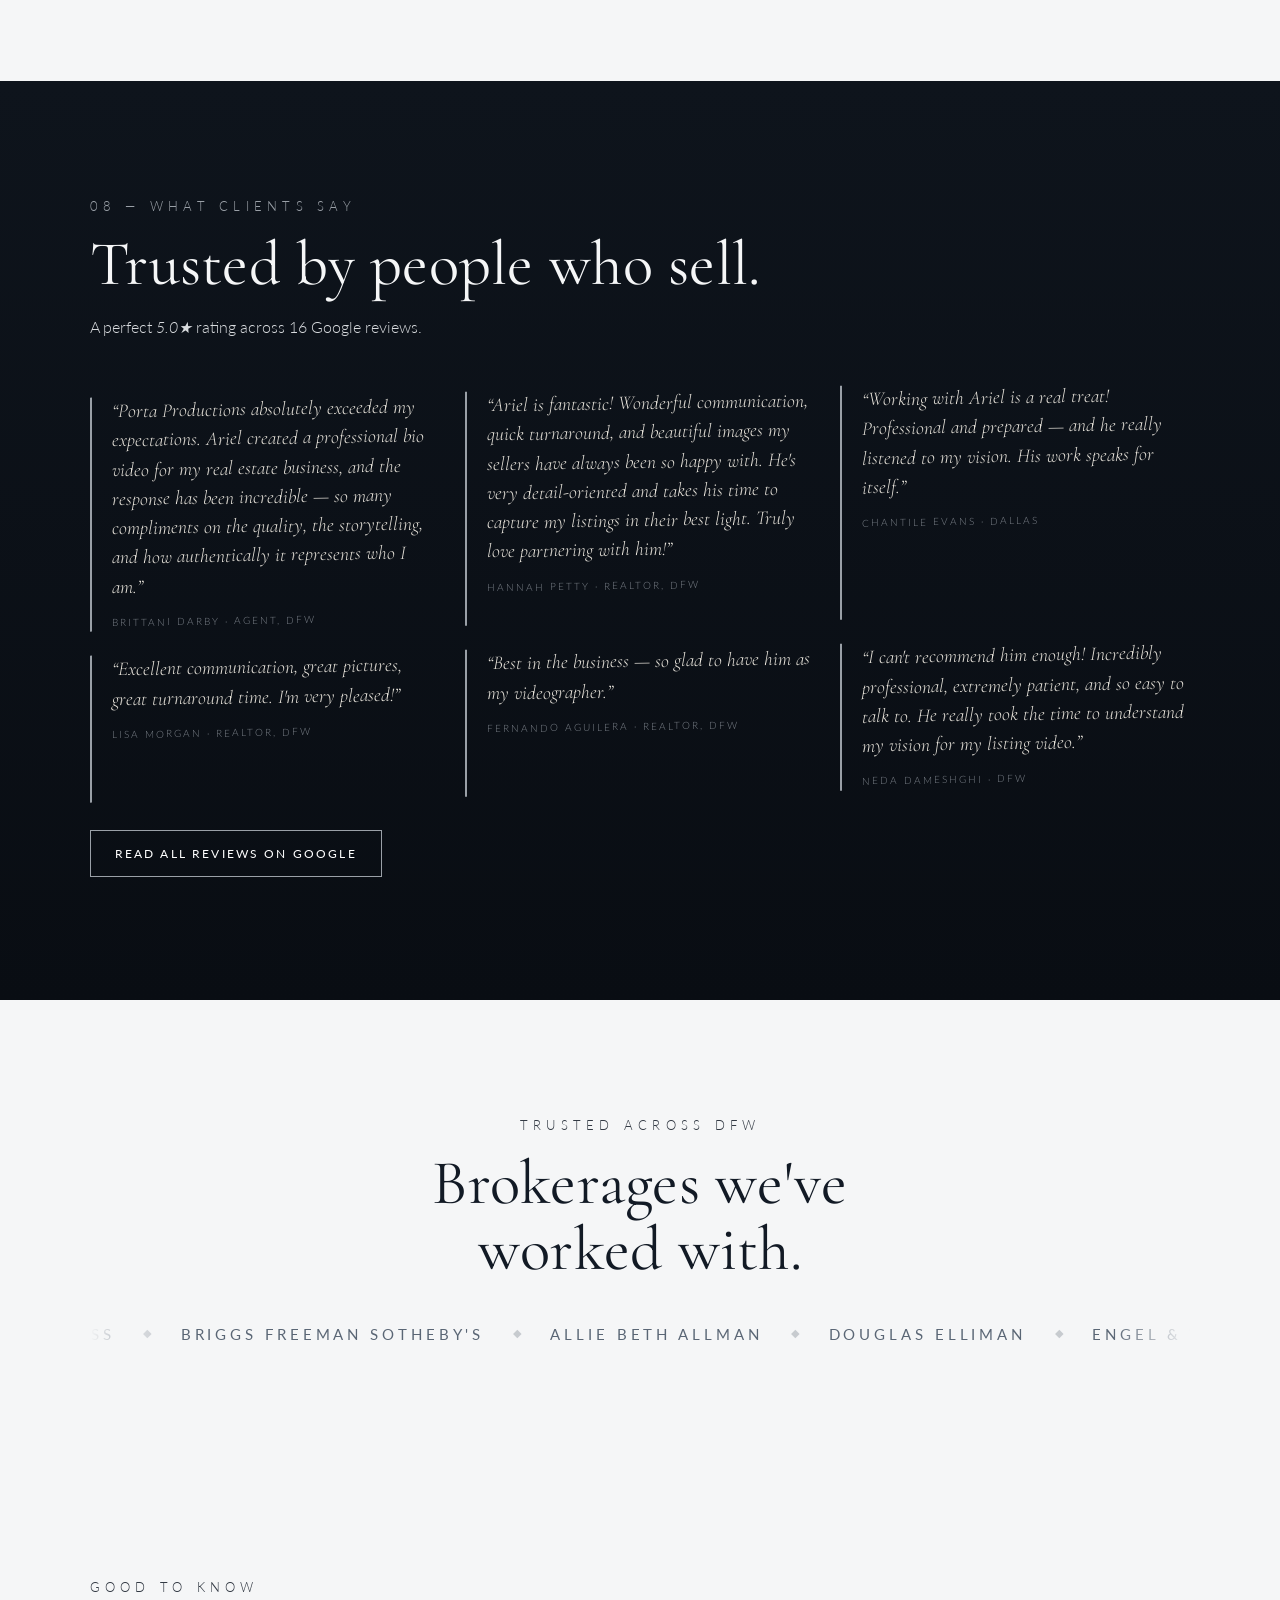
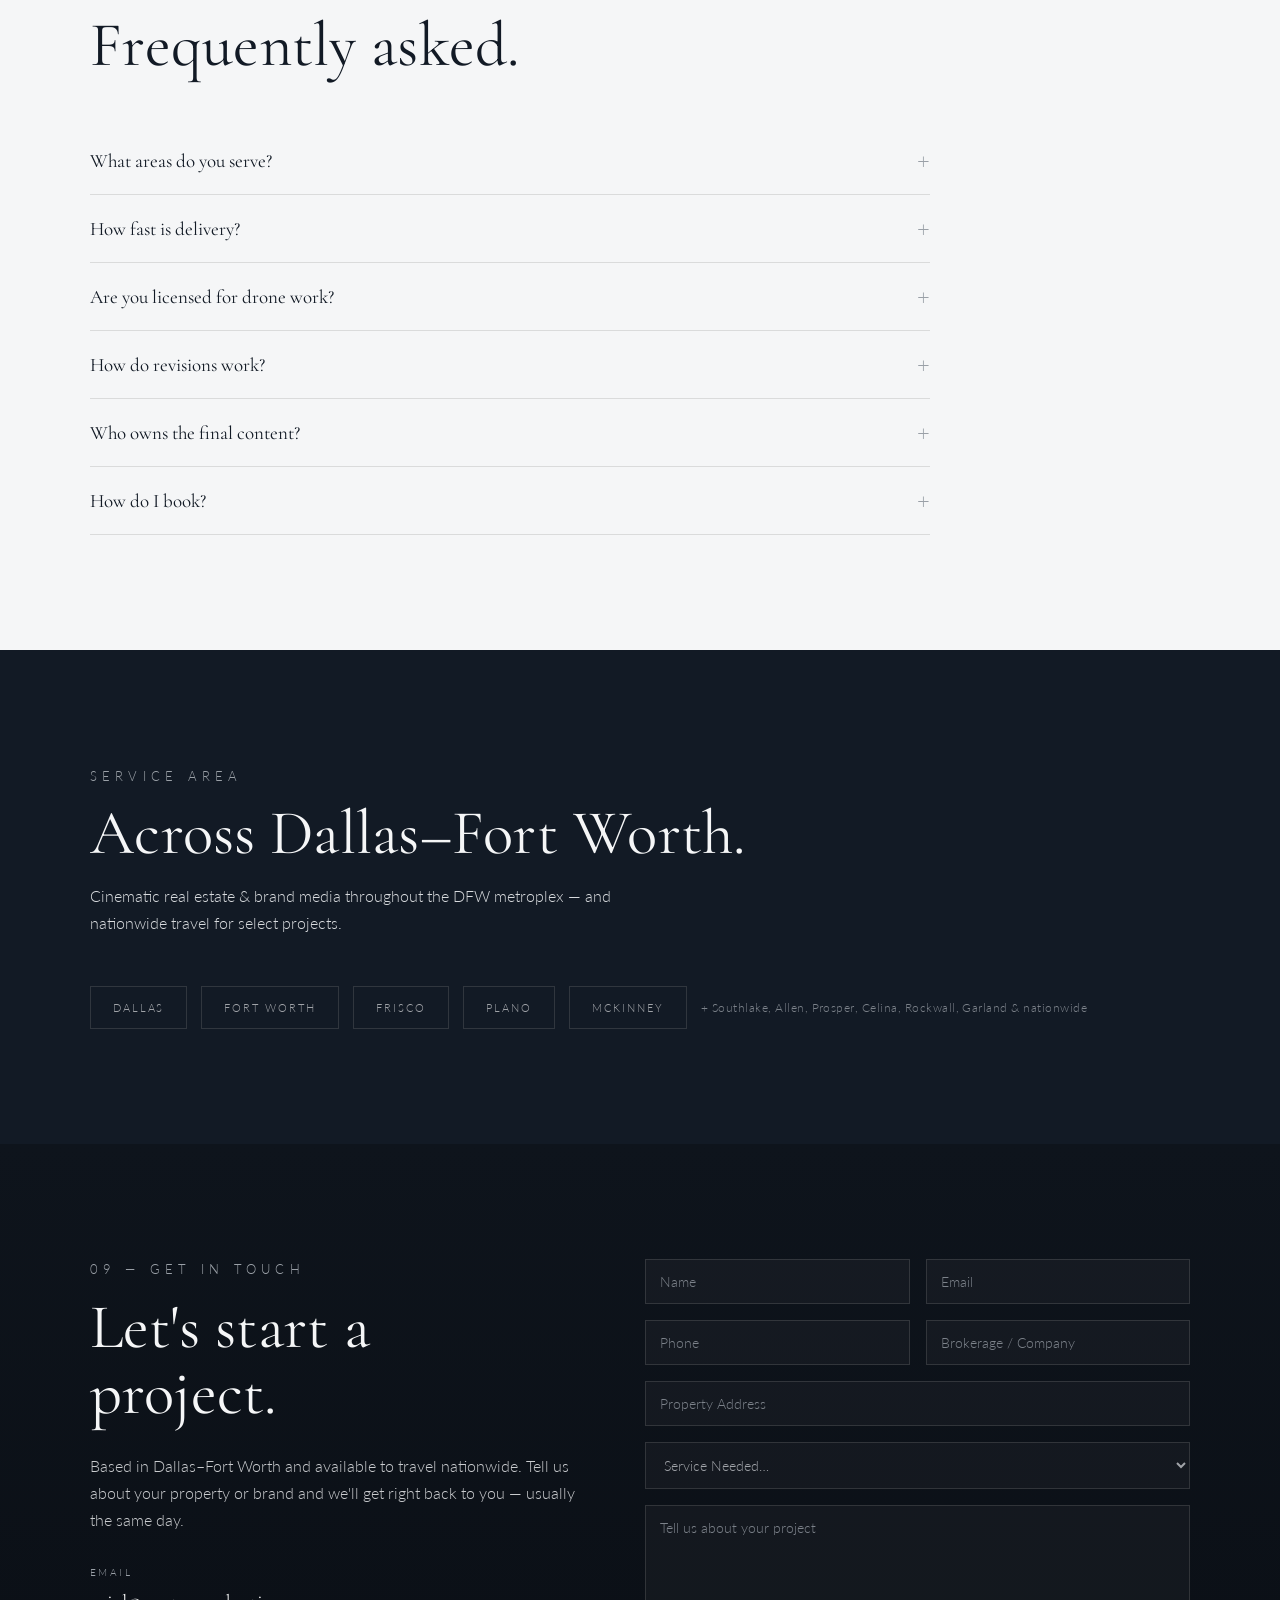
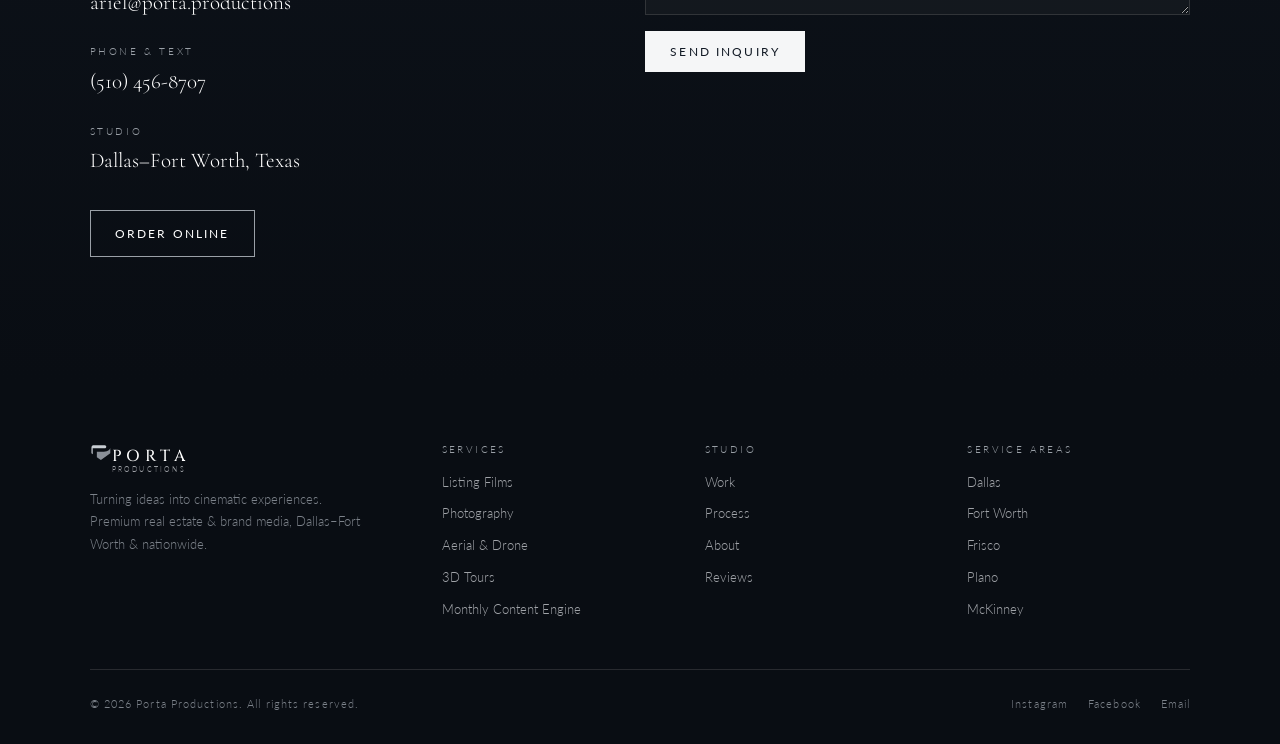
==== commit d7d44f05: "Caption-free desktop hero, review count 14 to 16, hero copy fix, focus rings" ====
--- a/index.html
+++ b/index.html
@@ -10,7 +10,7 @@
 <link rel="icon" href="/assets/favicon-32.png" sizes="32x32" type="image/png">
 <link rel="icon" href="/assets/favicon-16.png" sizes="16x16" type="image/png">
 <link rel="apple-touch-icon" href="/assets/apple-touch-icon.png">
-<link rel="preload" as="image" href="https://portaproductions.com/assets/hero-wall-poster.webp" media="(min-width:761px)">
+<link rel="preload" as="image" href="https://portaproductions.com/assets/hero-wall-poster.webp?v=2" media="(min-width:761px)">
 <link rel="preload" as="image" href="https://portaproductions.com/assets/hero-mobile-poster.webp" media="(max-width:760px)">
 <link rel="canonical" href="https://portaproductions.com/">
 <meta property="og:type" content="website">
@@ -77,7 +77,7 @@
   "aggregateRating": {
     "@type": "AggregateRating",
     "ratingValue": "5.0",
-    "reviewCount": "14",
+    "reviewCount": "16",
     "bestRating": "5"
   },
   "sameAs": [
@@ -431,7 +431,7 @@
   @media(max-width:980px){.gal{grid-template-columns:repeat(2,1fr);}}
   @media(max-width:520px){.gal{grid-template-columns:1fr;}}
   .tile{position:relative;aspect-ratio:4/3;overflow:hidden;background:#16202C;border:1px solid var(--line);cursor:zoom-in;}
-  .tile::before{content:"";position:absolute;top:0;bottom:0;left:-70%;width:70%;background:linear-gradient(100deg,transparent,rgba(255,255,255,.045),transparent);animation:shimmer 1.6s linear infinite;will-change:transform;}
+  .tile::before{content:"";position:absolute;top:0;bottom:0;left:-70%;width:70%;background:linear-gradient(100deg,transparent,rgba(255,255,255,.07),transparent);animation:shimmer 1.6s linear infinite;will-change:transform;}
   .tile:has(img.loaded)::before{animation:none;opacity:0;}
   @keyframes shimmer{to{transform:translateX(343%);}}
   .tile img{position:relative;width:100%;height:100%;object-fit:cover;transition:transform .8s cubic-bezier(.2,.7,.2,1),opacity .6s;opacity:0;}
@@ -552,6 +552,12 @@
   .tile:hover .meta .c{letter-spacing:.30em;}
   .svc-feat .more{display:inline-block;transition:color .3s,transform .35s;}
   .svc-feat:hover .more{transform:translateX(5px);}
+  /* Keyboard focus. :focus-visible only, so mouse users never see it. */
+  a:focus-visible,button:focus-visible,input:focus-visible,select:focus-visible,textarea:focus-visible,
+  [tabindex]:focus-visible,.tile:focus-visible,.ytlite:focus-visible{
+    outline:2px solid var(--hi,#C8CDD3);outline-offset:3px;border-radius:1px;}
+  .paper a:focus-visible,.paper button:focus-visible,.paper input:focus-visible,
+  .paper select:focus-visible,.paper textarea:focus-visible{outline-color:var(--navy,#121A25);}
   @media(prefers-reduced-motion:reduce){*{animation-duration:.001ms!important;animation-iteration-count:1!important;transition-duration:.001ms!important;scroll-behavior:auto!important;}.reveal{opacity:1!important;transform:none!important;}}
   .reveal{opacity:0;transform:translateY(20px);transition:opacity .55s cubic-bezier(.2,.7,.2,1),transform .55s cubic-bezier(.2,.7,.2,1);}
   .reveal.in{opacity:1;transform:none;}
@@ -597,8 +603,8 @@
 <!-- HERO -->
 <section id="hero">
   <video autoplay muted loop playsinline preload="none"
-    data-desktop="https://portaproductions.com/assets/hero-wall.mp4?v=4" data-mobile="https://portaproductions.com/assets/hero-mobile.mp4?v=3"
-    data-poster-desktop="https://portaproductions.com/assets/hero-wall-poster.webp"
+    data-desktop="https://portaproductions.com/assets/hero-wall.mp4?v=5" data-mobile="https://portaproductions.com/assets/hero-mobile.mp4?v=3"
+    data-poster-desktop="https://portaproductions.com/assets/hero-wall-poster.webp?v=2"
     data-poster-mobile="https://portaproductions.com/assets/hero-mobile-poster.webp"></video>
   <script>/* Set the poster once, to whichever file the media-scoped preload already
      fetched. Declaring it in the HTML made the parser pull the 255KB desktop
@@ -611,7 +617,7 @@
   <div class="reveal in">
     <div class="badge">Concierge Real Estate &amp; Brand Media · Dallas–Fort Worth</div>
     <h1>Make every listing <em>the only one</em> on the market.</h1>
-    <p class="sub">A full-service studio for a select clientele — cinematic films, scroll-stopping reels, and editorial photography buyers can't ignore. Every project is handled end to end, from concept and direction to the final, delivery-ready cut.</p>
+    <p class="sub">A full-service studio for a select clientele — cinematic films, scroll-stopping reels, and editorial photography that buyers can't ignore. Every project is handled end to end, from concept and direction to the final, delivery-ready cut.</p>
     <div class="cta">
       <a class="btn solid" href="#contact">Begin a Project</a>
       <a class="btn" href="#work">View Our Work</a>
@@ -830,7 +836,7 @@
       <div class="stats">
       <div class="stat"><div class="num"><span class="count" data-to="5.0" data-dec="1">5.0</span>★</div><div class="lab">Google Rating</div></div>
       <div class="stat"><div class="num"><span class="count" data-to="24" data-dec="0">24</span>–<span class="count" data-to="72" data-dec="0">72</span>h</div><div class="lab">Typical Turnaround</div></div>
-      <div class="stat"><div class="num"><span class="count" data-to="14" data-dec="0">14</span></div><div class="lab">5-Star Reviews</div></div>
+      <div class="stat"><div class="num"><span class="count" data-to="16" data-dec="0">16</span></div><div class="lab">5-Star Reviews</div></div>
       <div class="stat"><div class="num">DFW</div><div class="lab">&amp; Nationwide</div></div>
       </div>
     </div>
@@ -839,7 +845,7 @@
 
 <!-- REVIEWS -->
 <section id="reviews" class="darker">
-  <div class="sec-head reveal"><div class="kicker">08 — What Clients Say</div><h2>Trusted by people who sell.</h2><p>A perfect <em>5.0★</em> rating across 14 Google reviews.</p></div>
+  <div class="sec-head reveal"><div class="kicker">08 — What Clients Say</div><h2>Trusted by people who sell.</h2><p>A perfect <em>5.0★</em> rating across 16 Google reviews.</p></div>
   <div class="rev-grid">
     <div class="quote reveal"><p>“Porta Productions absolutely exceeded my expectations. Ariel created a professional bio video for my real estate business, and the response has been incredible — so many compliments on the quality, the storytelling, and how authentically it represents who I am.”</p><div class="by">Brittani Darby · Agent, DFW</div></div>
     <div class="quote reveal d1"><p>“Ariel is fantastic! Wonderful communication, quick turnaround, and beautiful images my sellers have always been so happy with. He's very detail-oriented and takes his time to capture my listings in their best light. Truly love partnering with him!”</p><div class="by">Hannah Petty · Realtor, DFW</div></div>
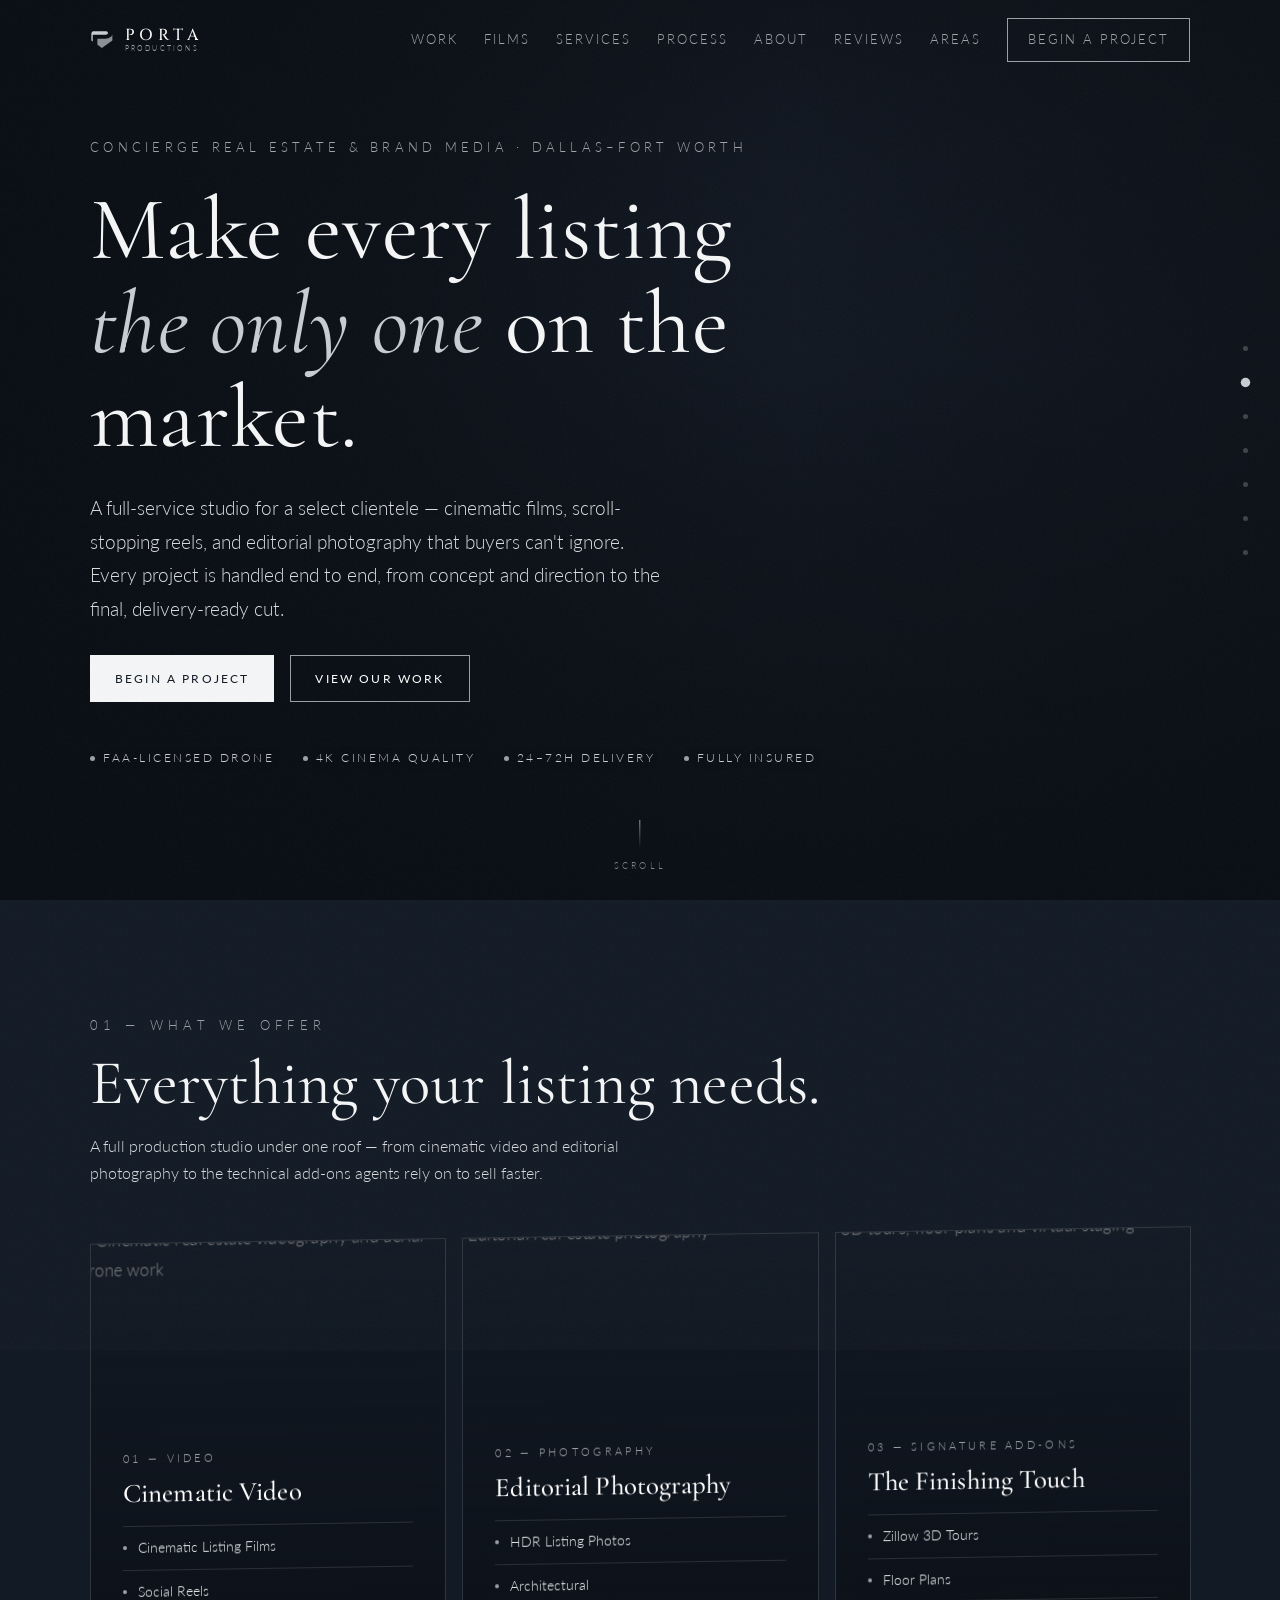
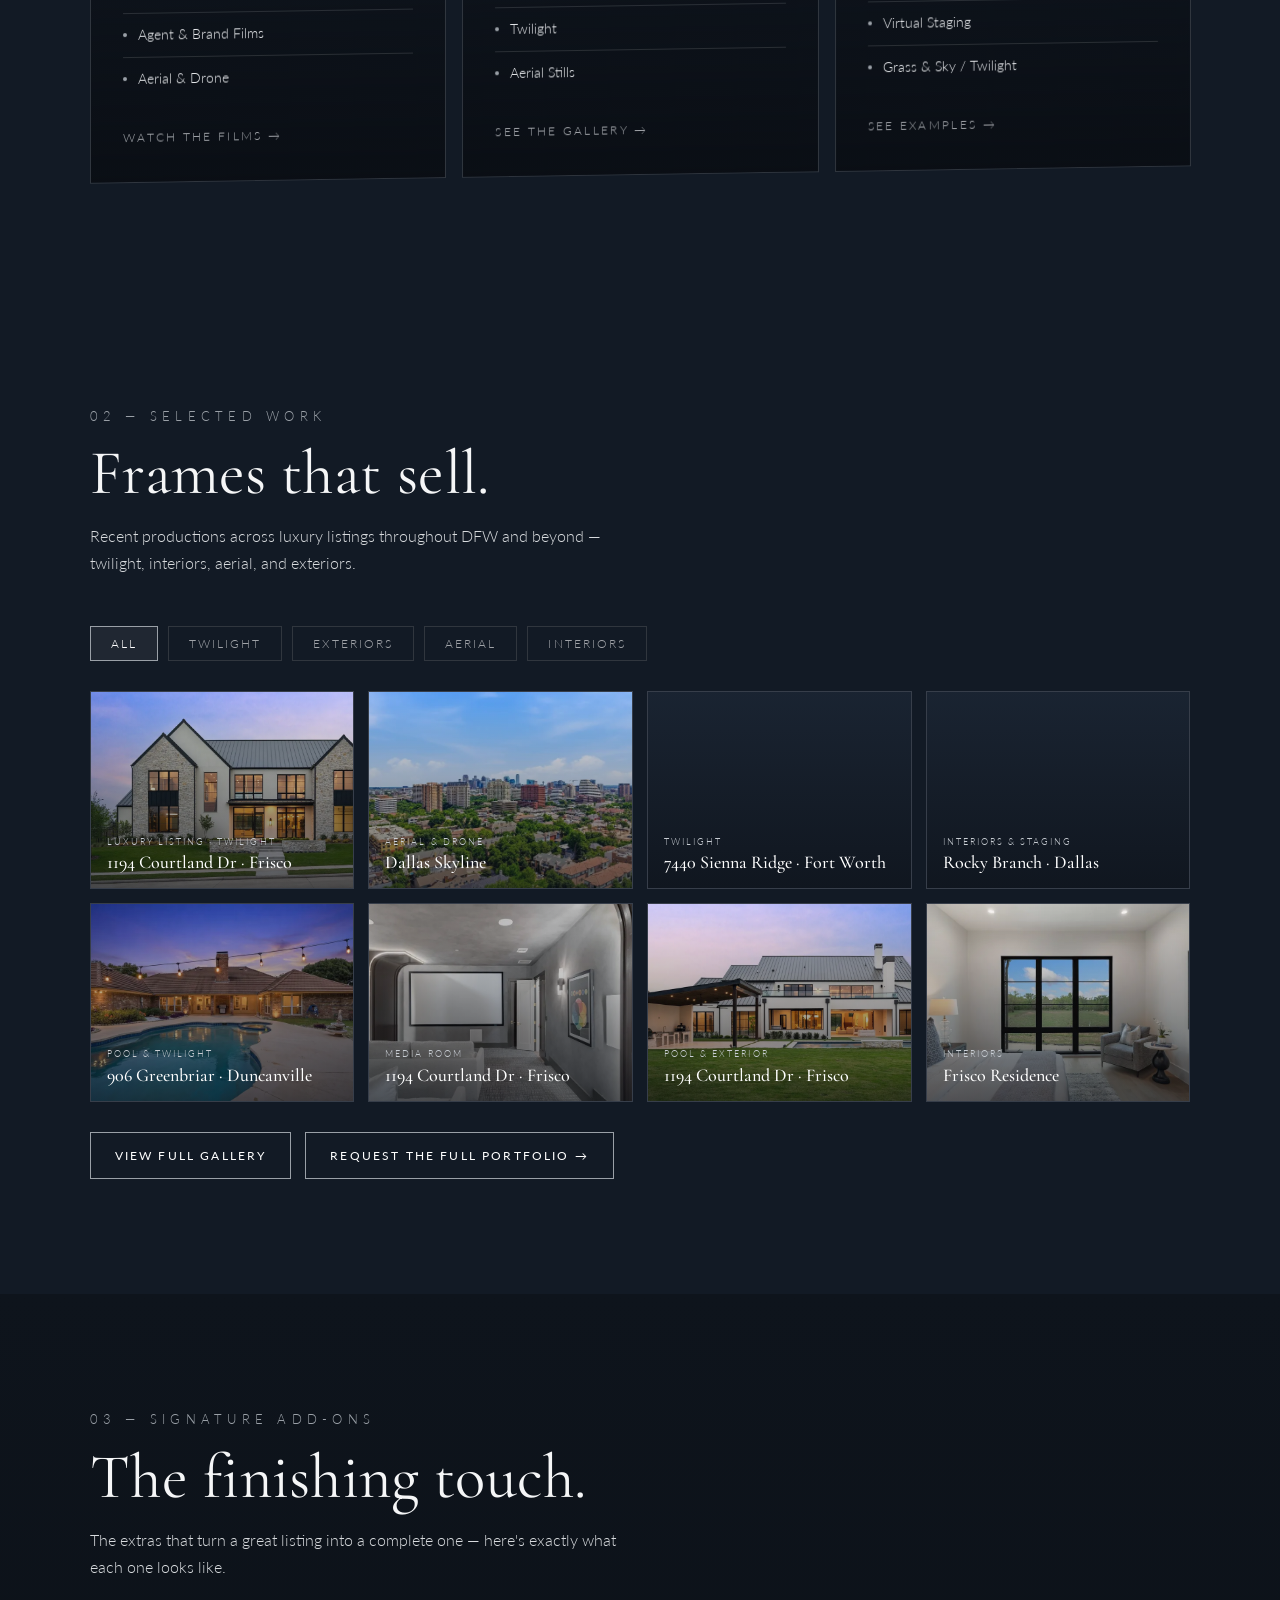
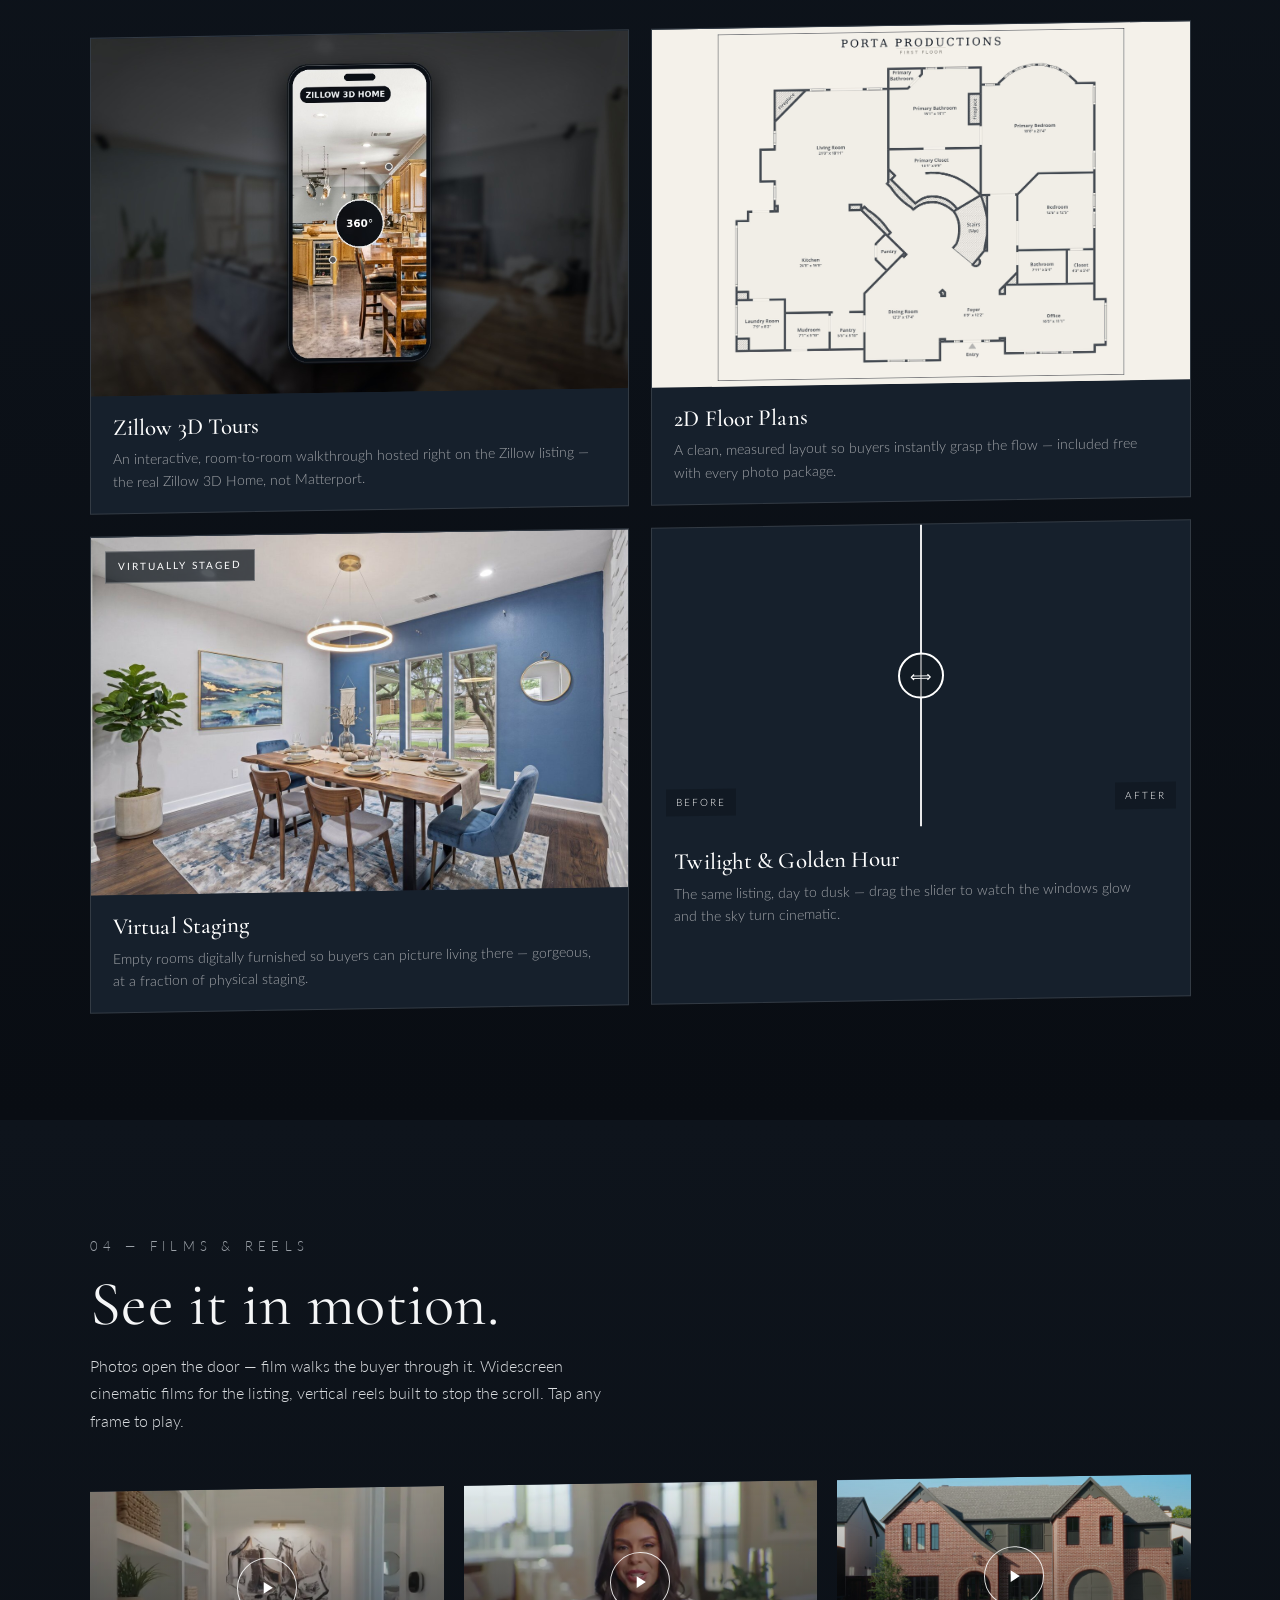
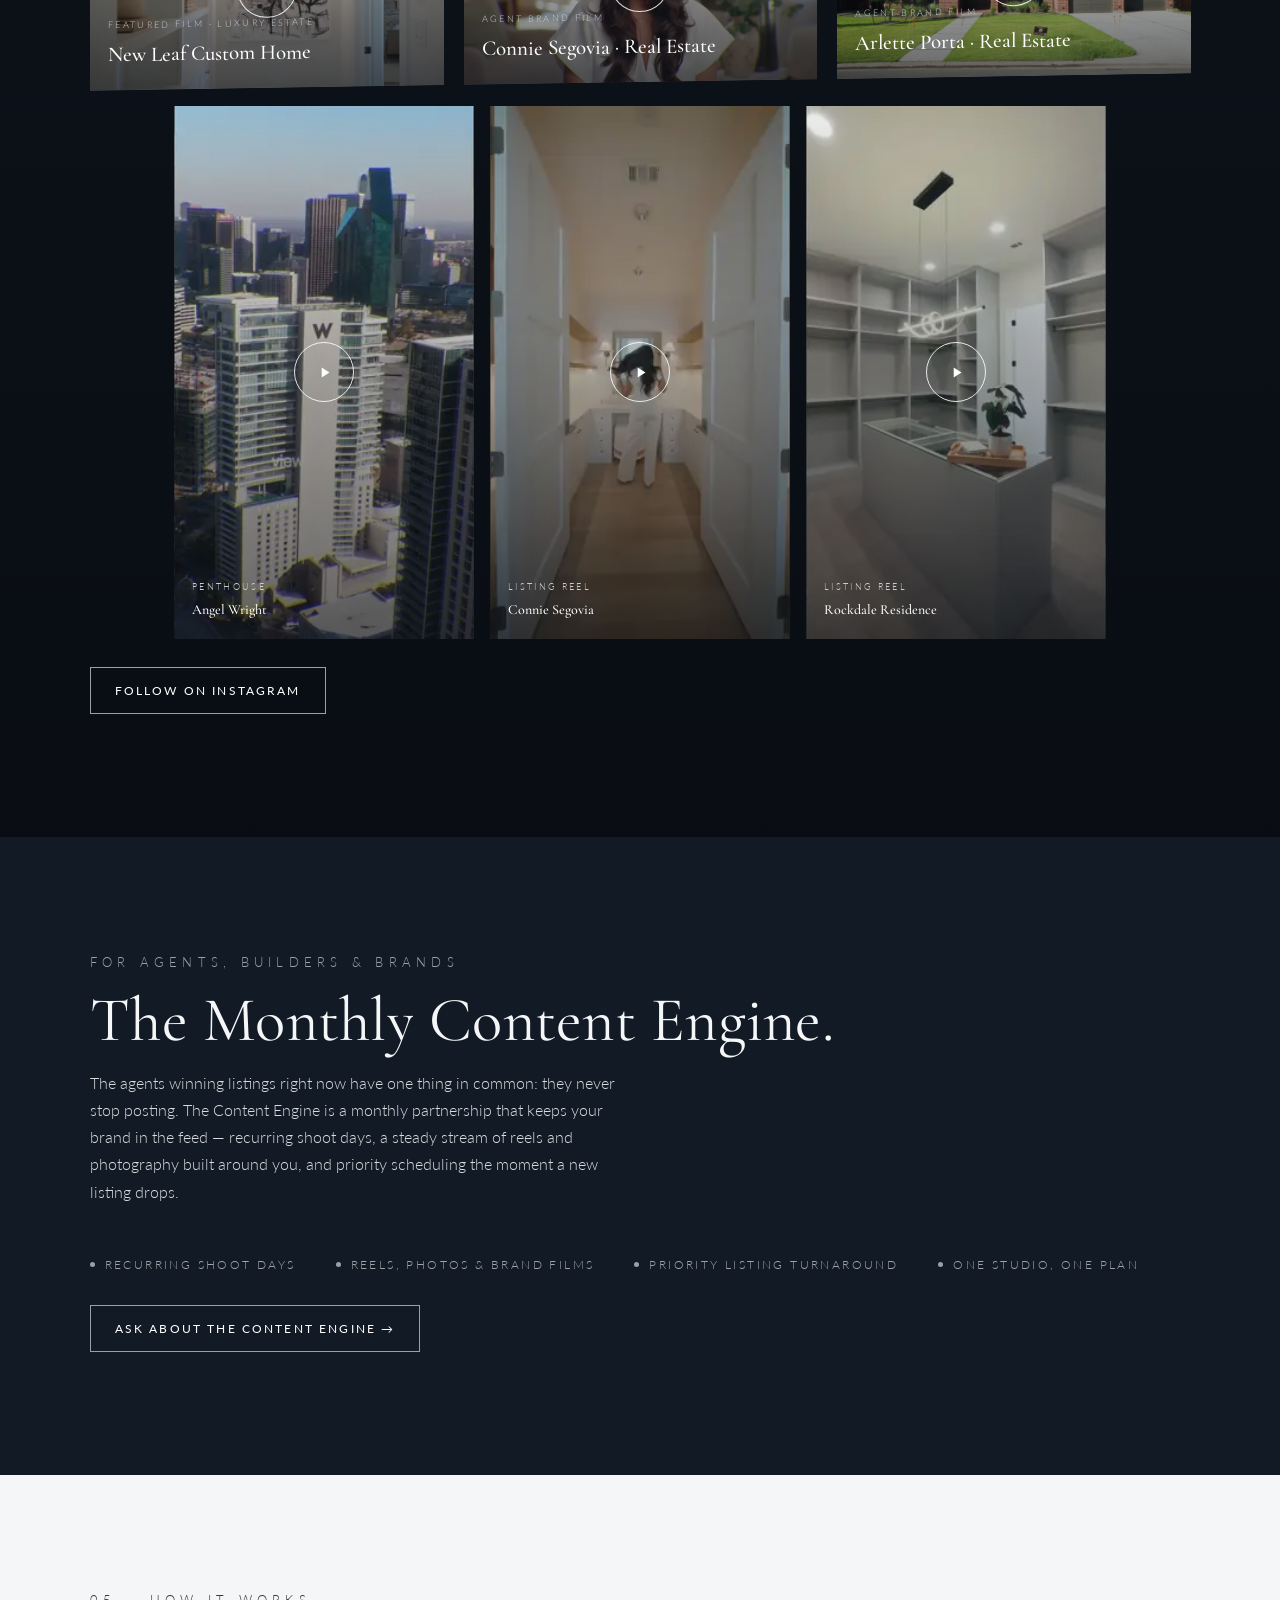
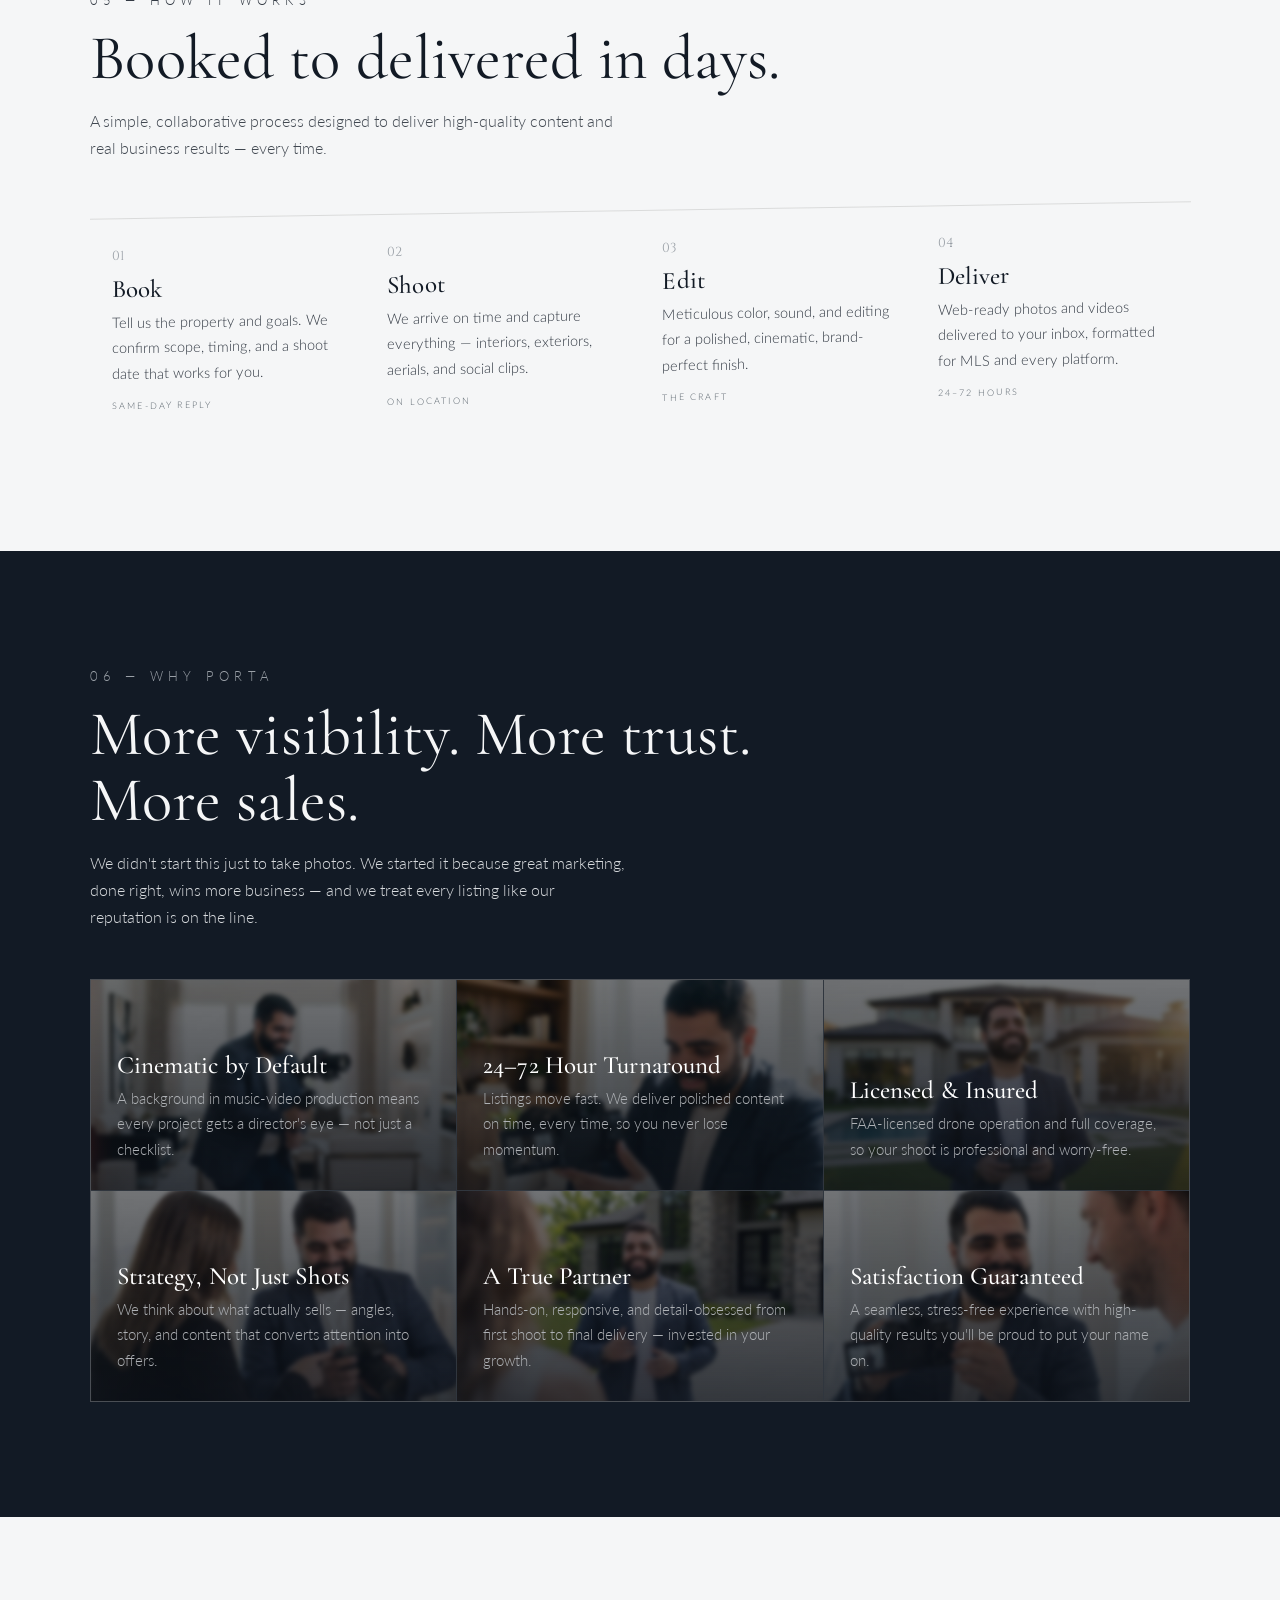
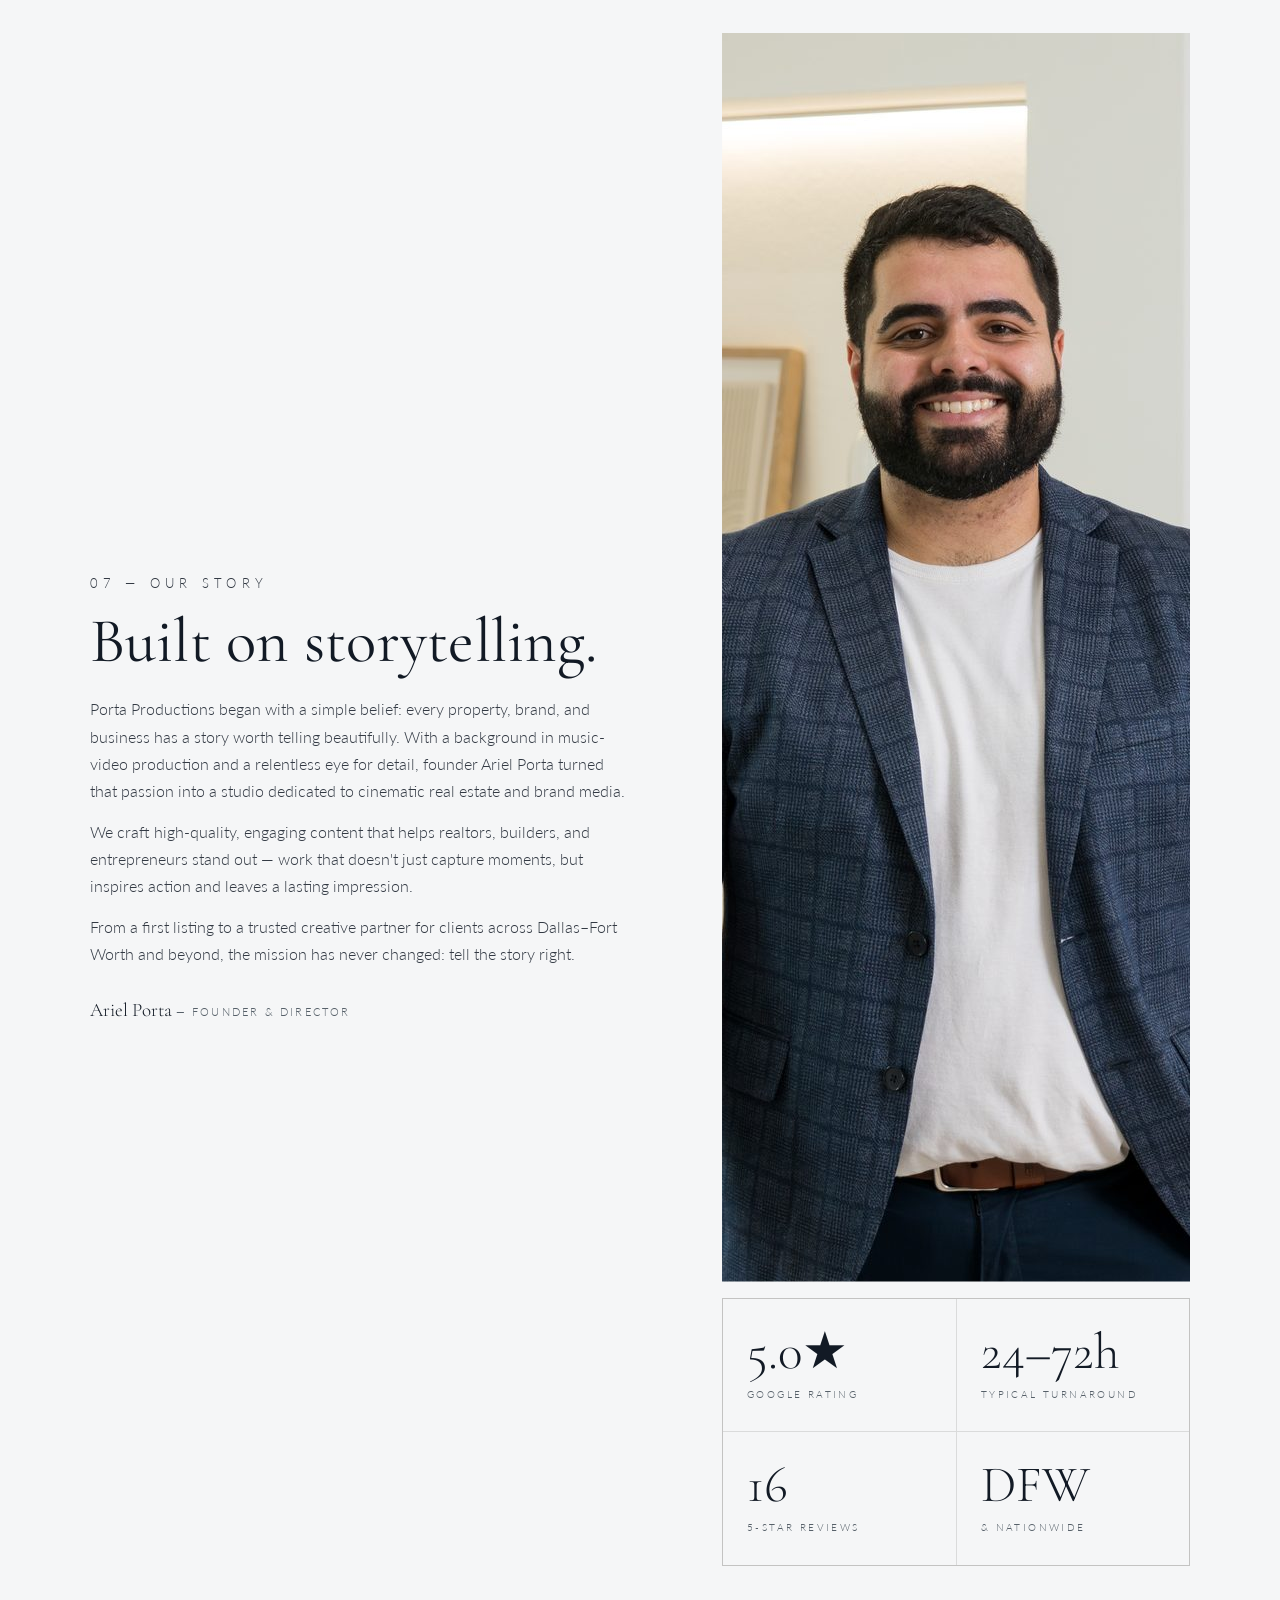
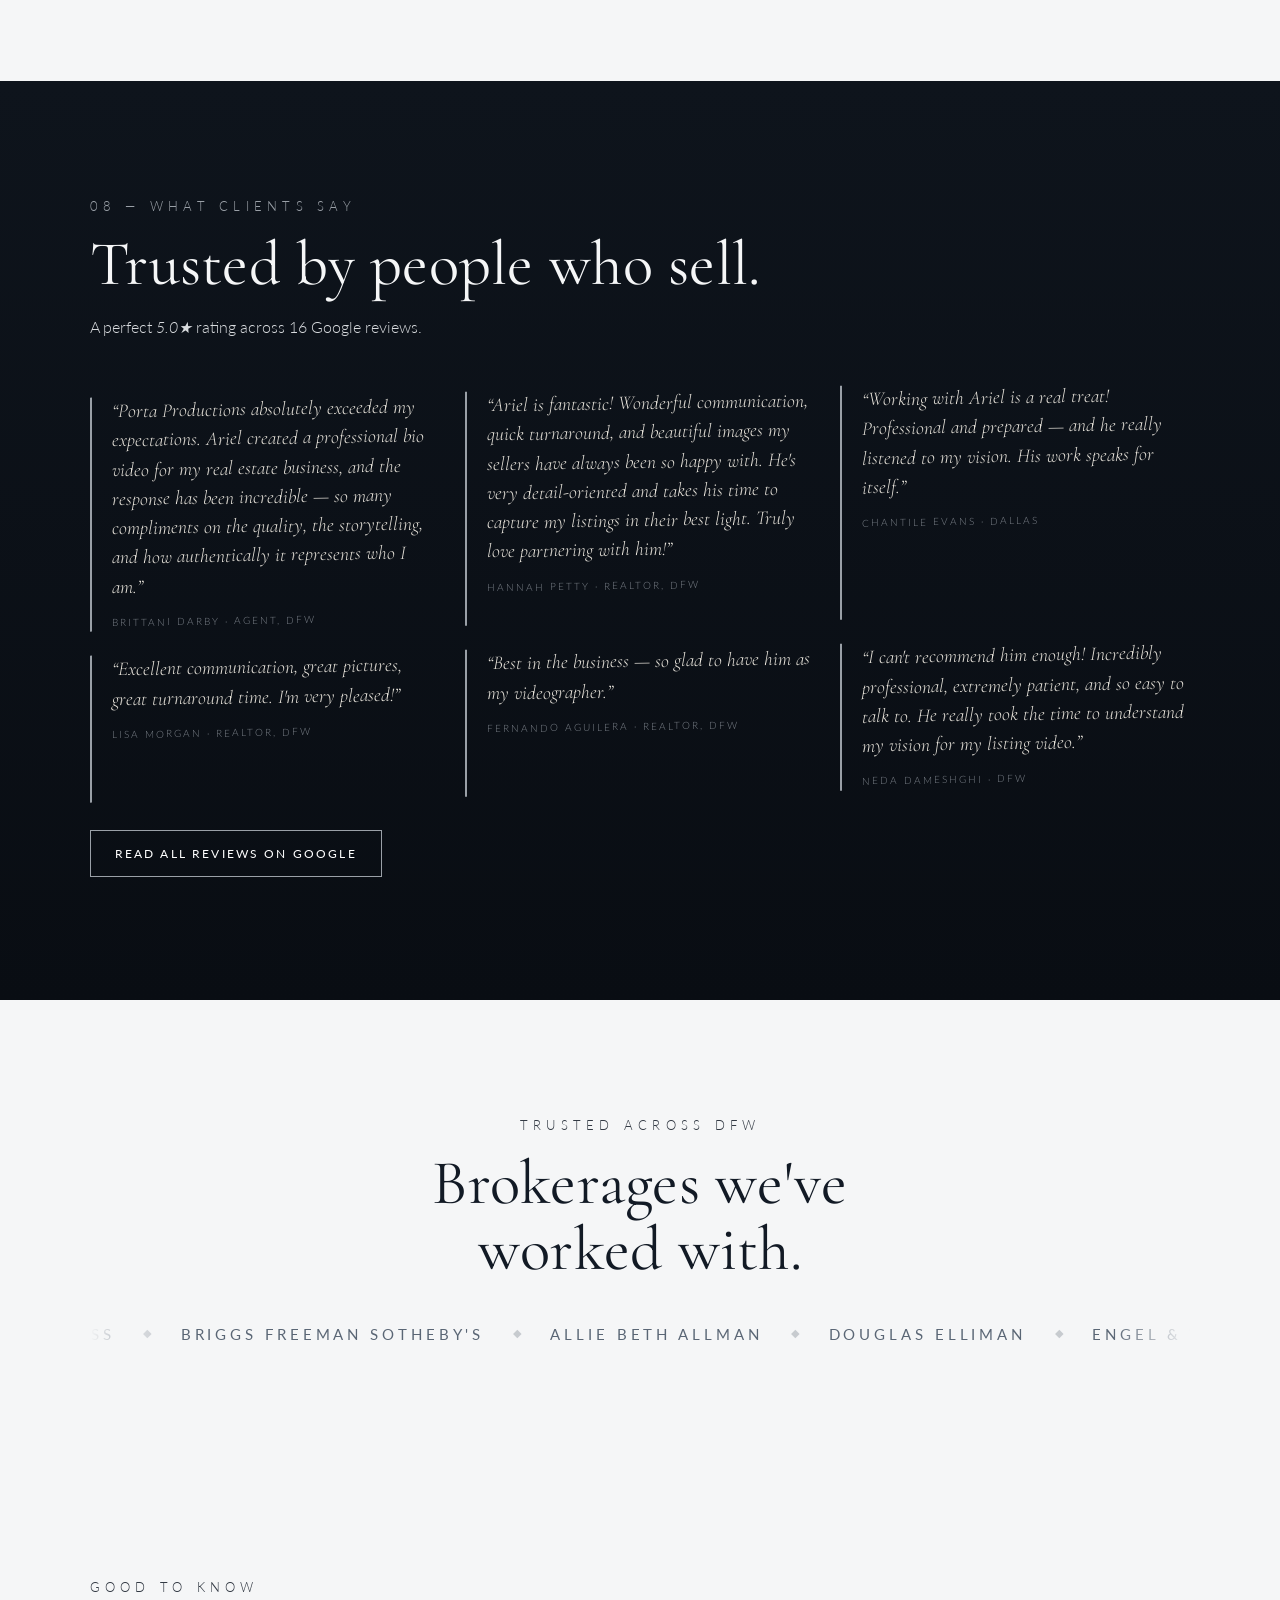
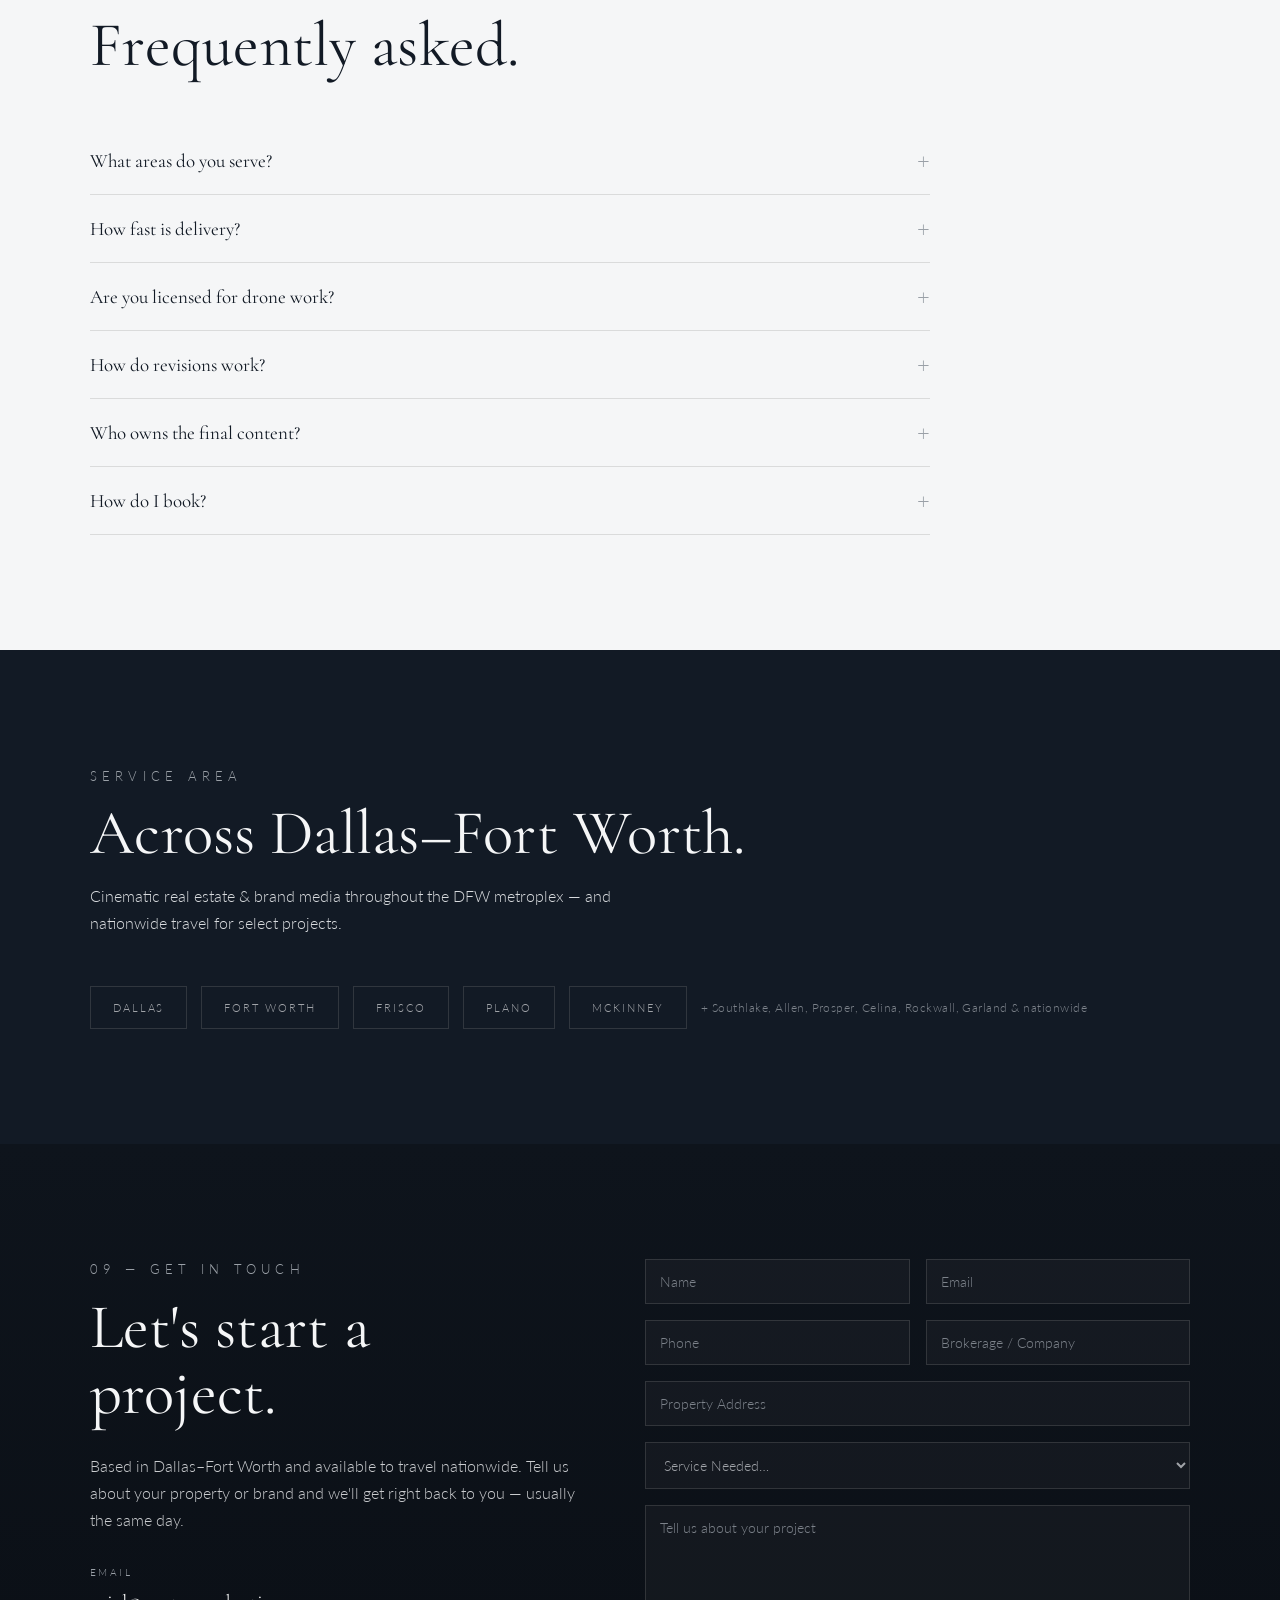
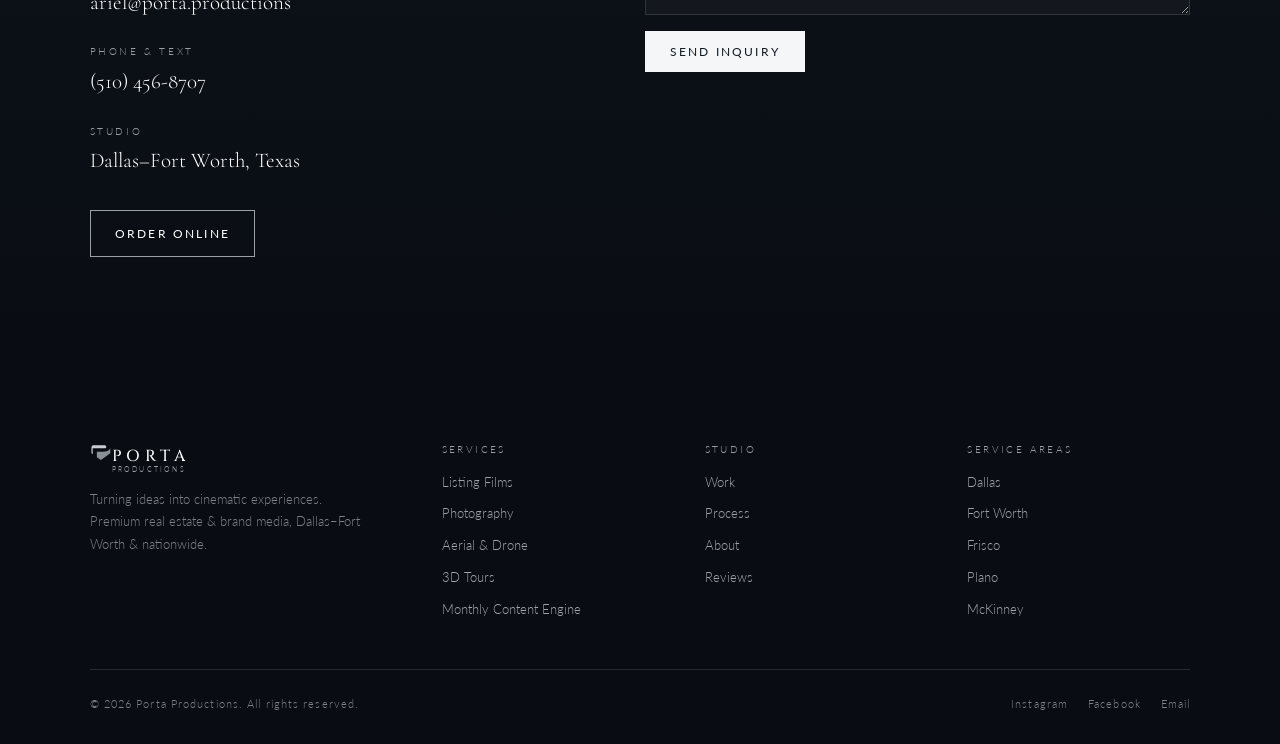
==== commit 1f8590d2: "Add input validation to inquiry form (length limits, phone pattern) Adds minlength/maxlength to name" ====
--- a/index.html
+++ b/index.html
@@ -932,17 +932,17 @@
     <form class="reveal d1" id="inquiry" name="inquiry" method="POST" data-netlify="true" netlify-honeypot="bot-field">
       <input type="hidden" name="form-name" value="inquiry">
       <p class="full" hidden><label>Don't fill this out if you're human: <input name="bot-field"></label></p>
-      <input type="text" name="name" placeholder="Name" aria-label="Name" autocomplete="name" required>
-      <input type="email" name="email" placeholder="Email" aria-label="Email" autocomplete="email" required>
-      <input type="tel" name="phone" placeholder="Phone" aria-label="Phone" autocomplete="tel">
-      <input type="text" name="company" placeholder="Brokerage / Company" aria-label="Brokerage or company" autocomplete="organization">
-      <input class="full" type="text" name="address" placeholder="Property Address" aria-label="Property address" autocomplete="off">
+      <input type="text" name="name" placeholder="Name" aria-label="Name" autocomplete="name" required minlength="2" maxlength="80">
+      <input type="email" name="email" placeholder="Email" aria-label="Email" autocomplete="email" required maxlength="120">
+      <input type="tel" name="phone" placeholder="Phone" aria-label="Phone" autocomplete="tel" inputmode="tel" maxlength="20" pattern="[0-9\(\)+\-.\s]{7,20}" title="Digits, spaces, and ( ) + - . only">
+      <input type="text" name="company" placeholder="Brokerage / Company" aria-label="Brokerage or company" autocomplete="organization" maxlength="100">
+      <input class="full" type="text" name="address" placeholder="Property Address" aria-label="Property address" autocomplete="off" maxlength="160">
       <select class="full" name="service" aria-label="Service needed">
         <option value="">Service Needed…</option>
         <option>Cinematic Listing Film</option><option>HDR Listing Photos</option><option>Social Reels</option>
         <option>Aerial / Drone</option><option>3D Tour / Floor Plan</option><option>Brand / Agent Film</option><option>Monthly Content Engine</option>
       </select>
-      <textarea class="full" name="message" placeholder="Tell us about your project" aria-label="Tell us about your project"></textarea>
+      <textarea class="full" name="message" placeholder="Tell us about your project" aria-label="Tell us about your project" maxlength="2000"></textarea>
       <div class="full"><button class="btn solid" type="submit">Send Inquiry</button> <span id="formnote" style="font-size:11px;letter-spacing:.1em;color:var(--silver);margin-left:14px;"></span></div>
     </form>
   </div>
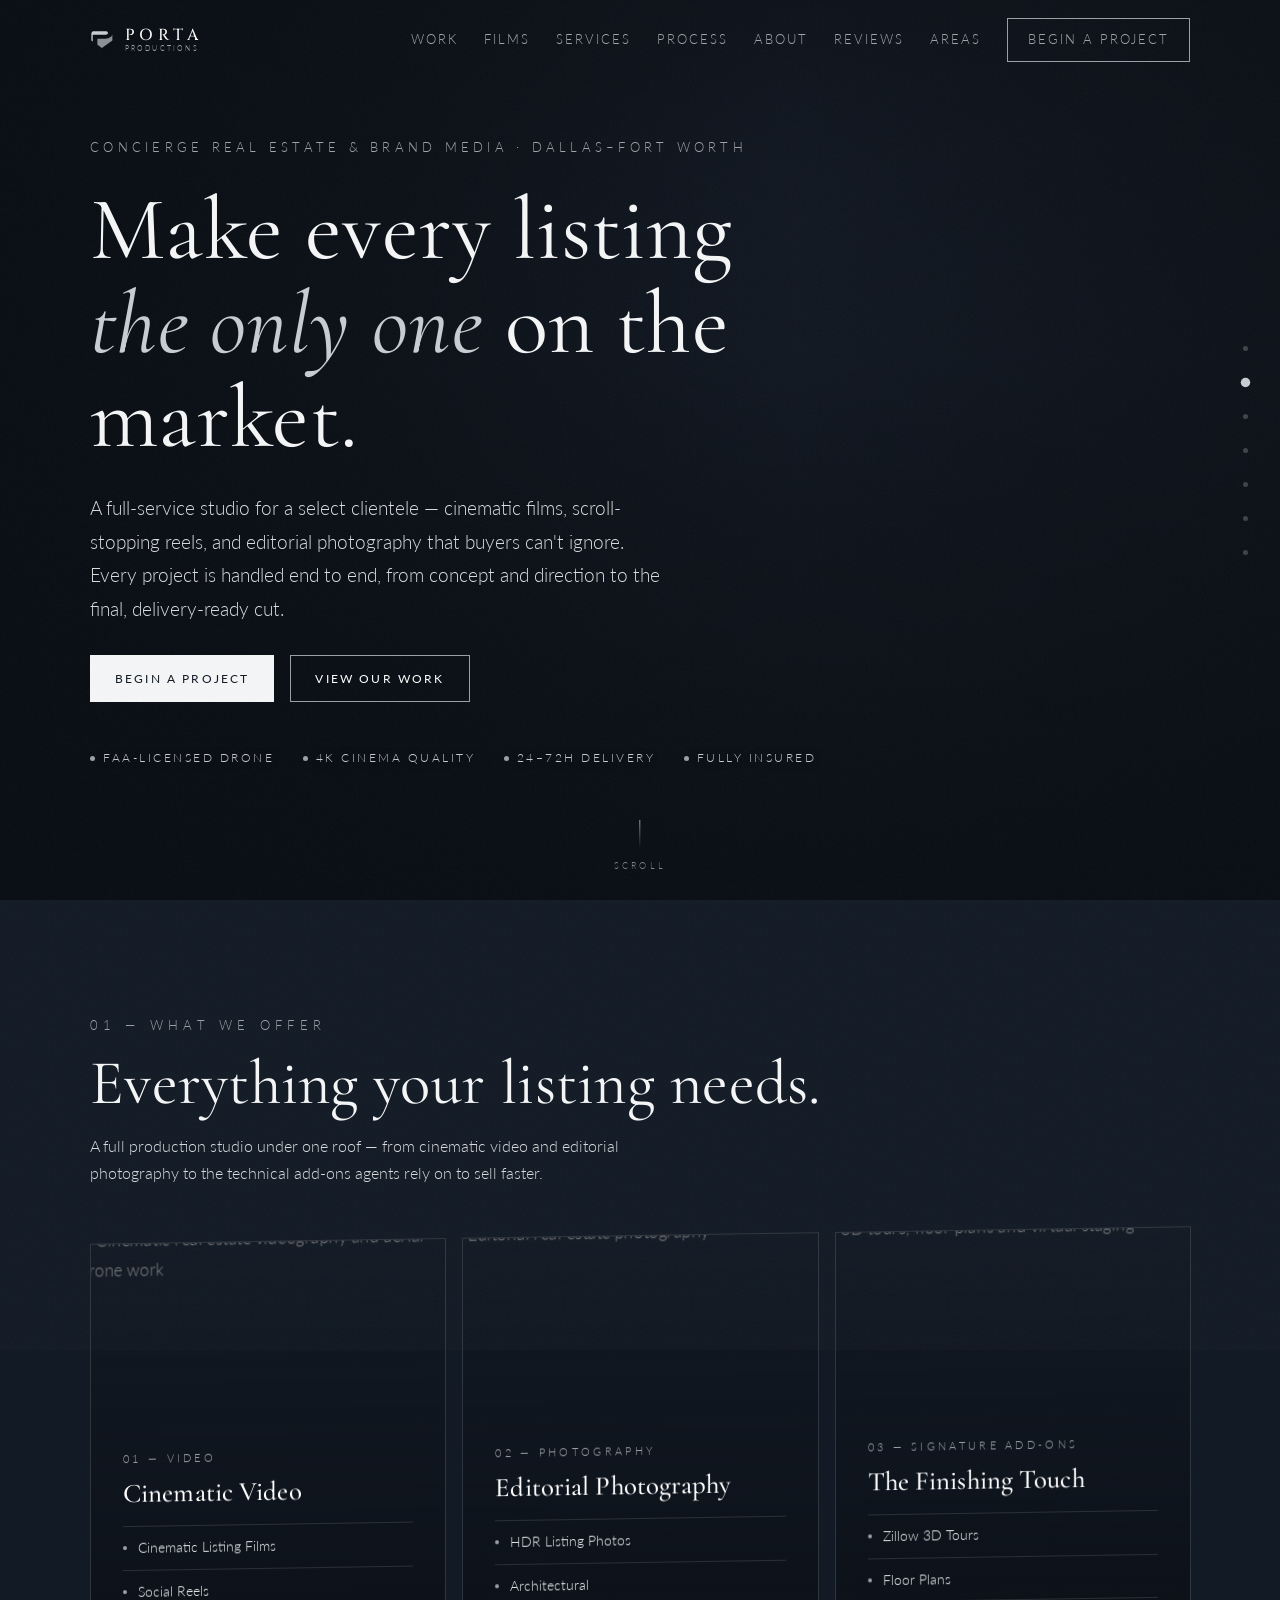
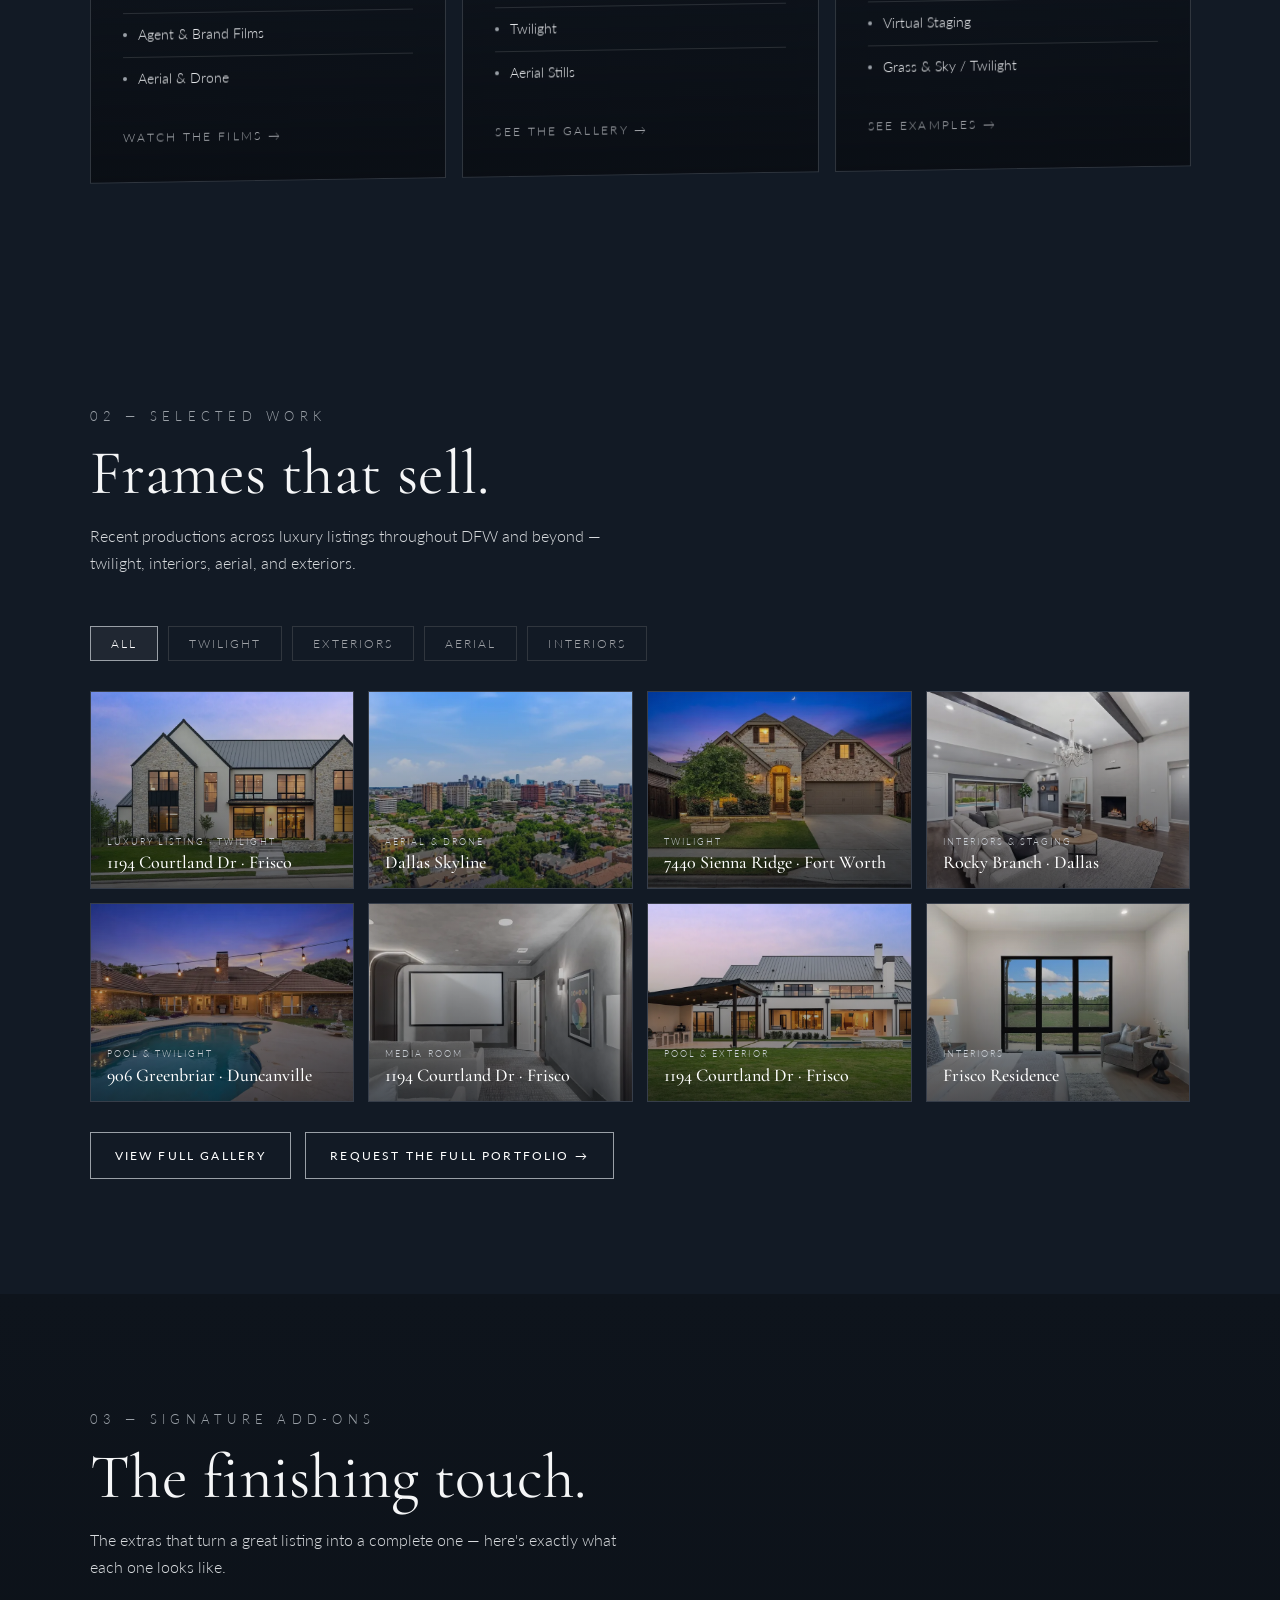
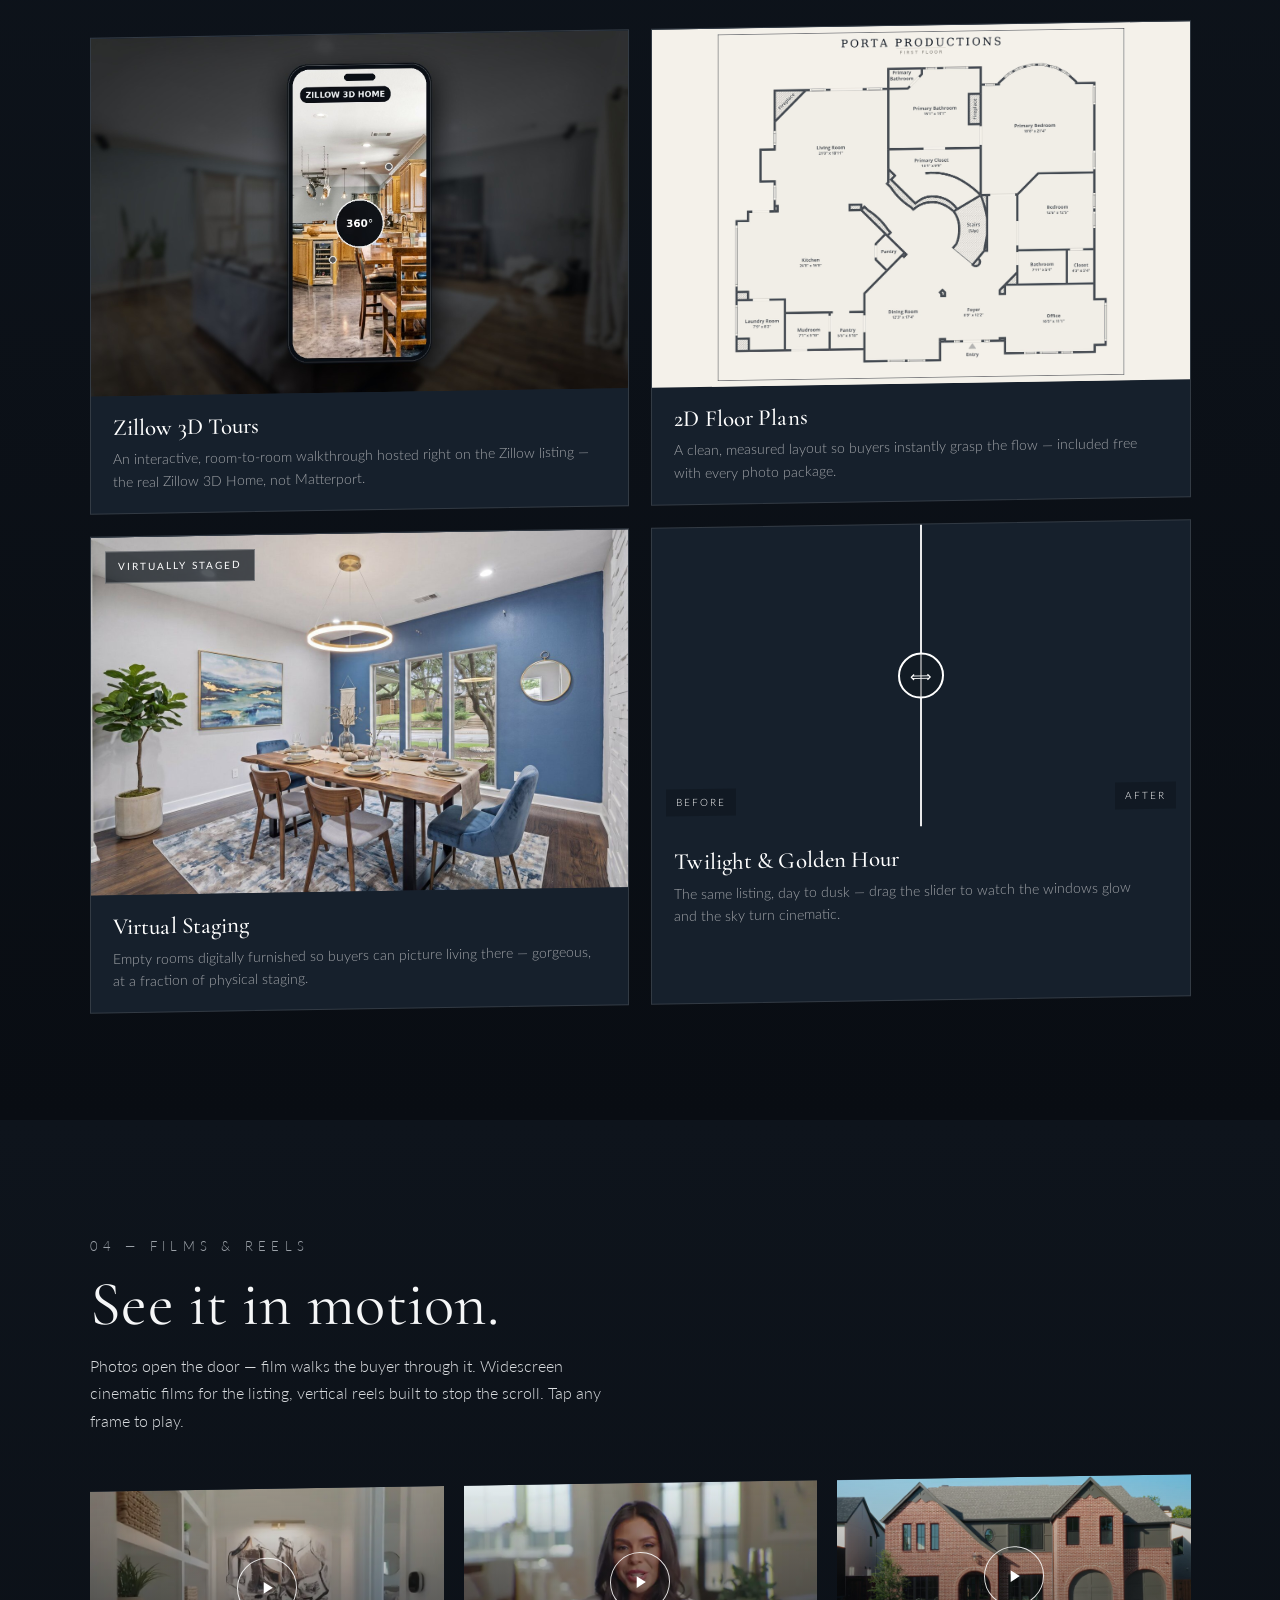
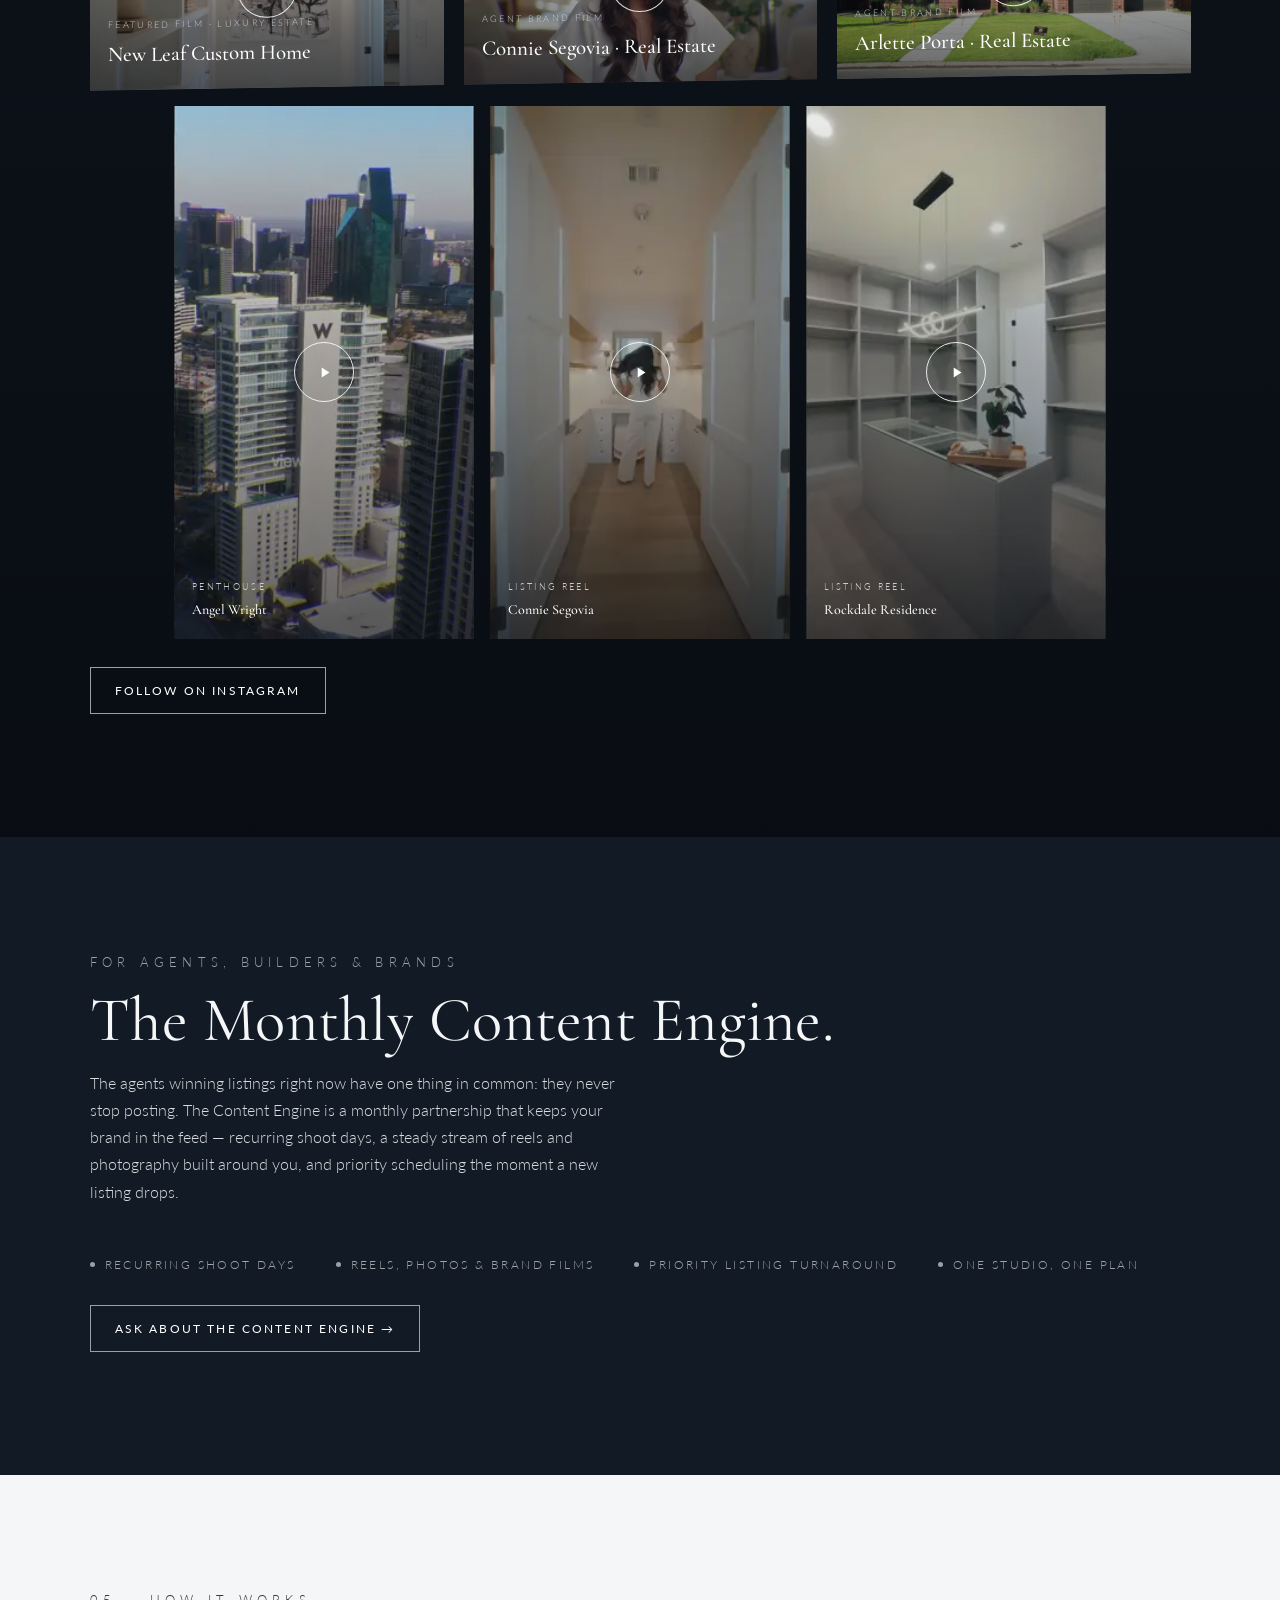
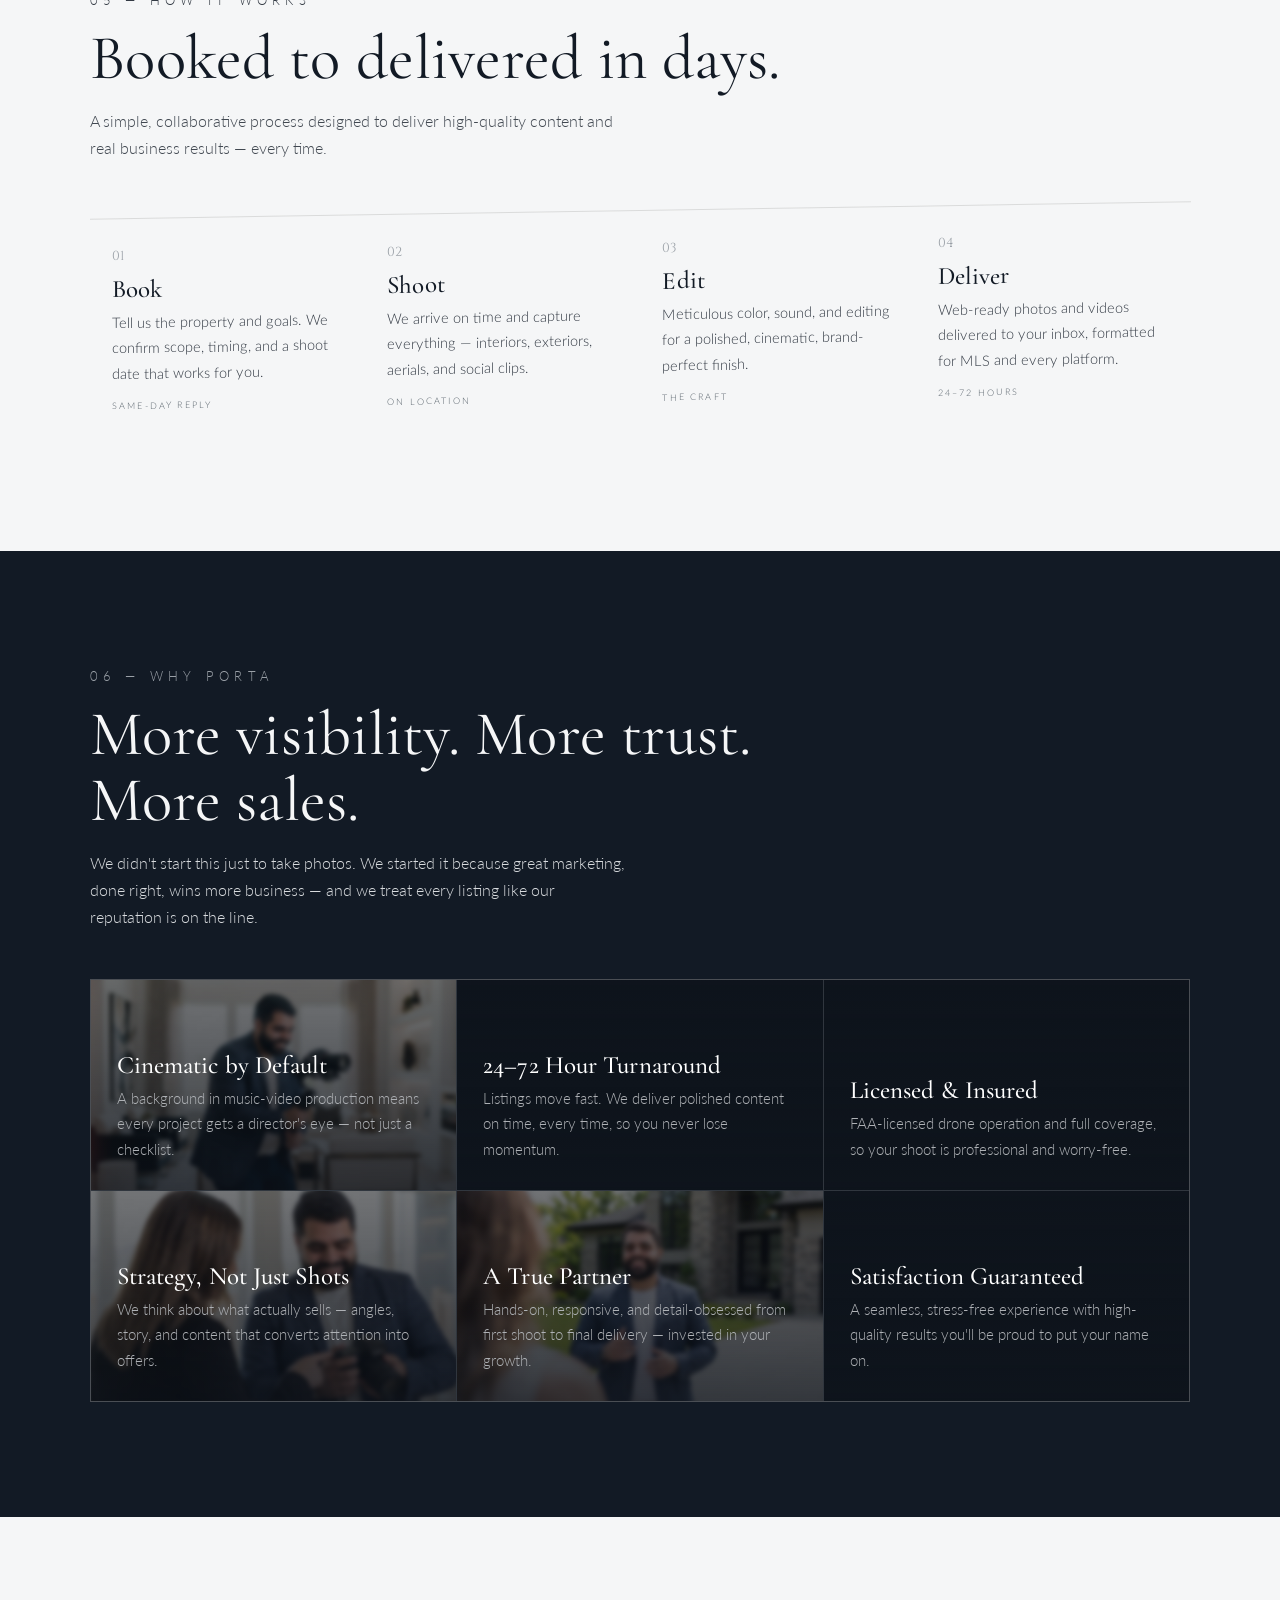
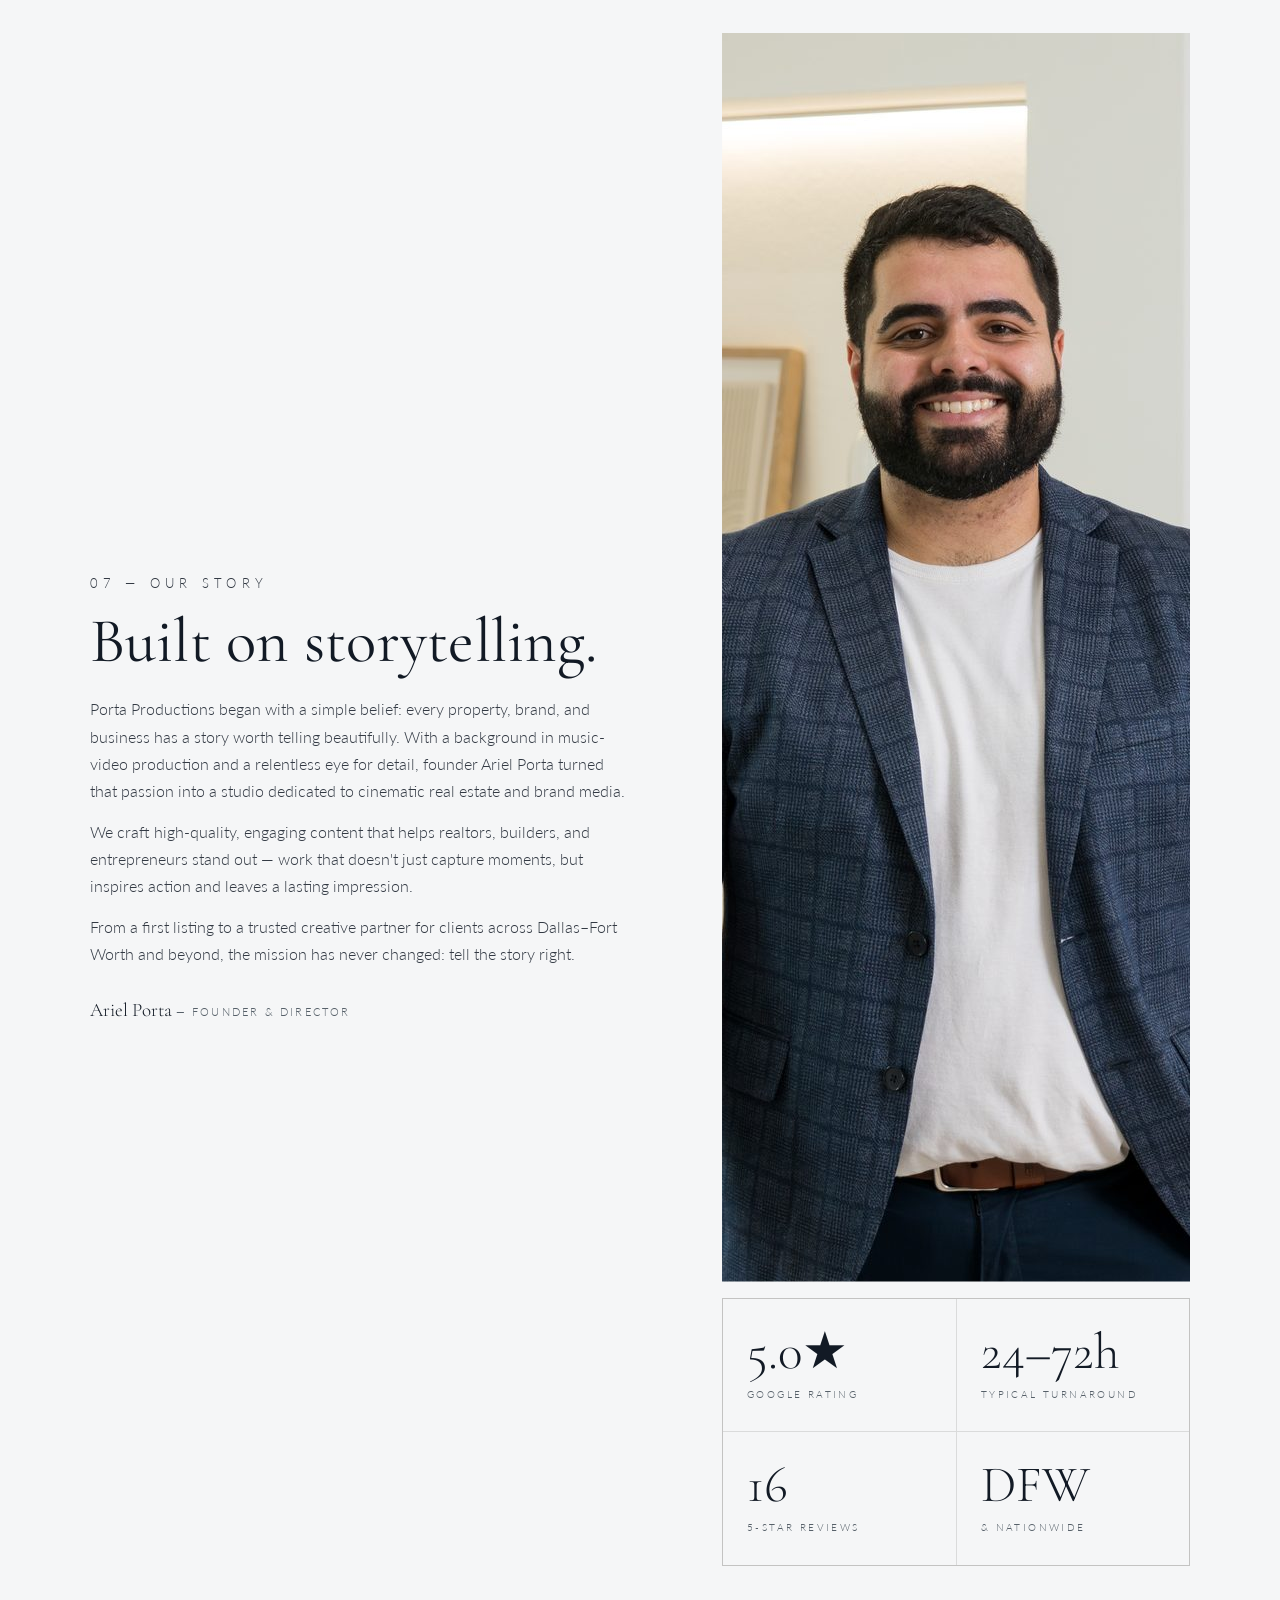
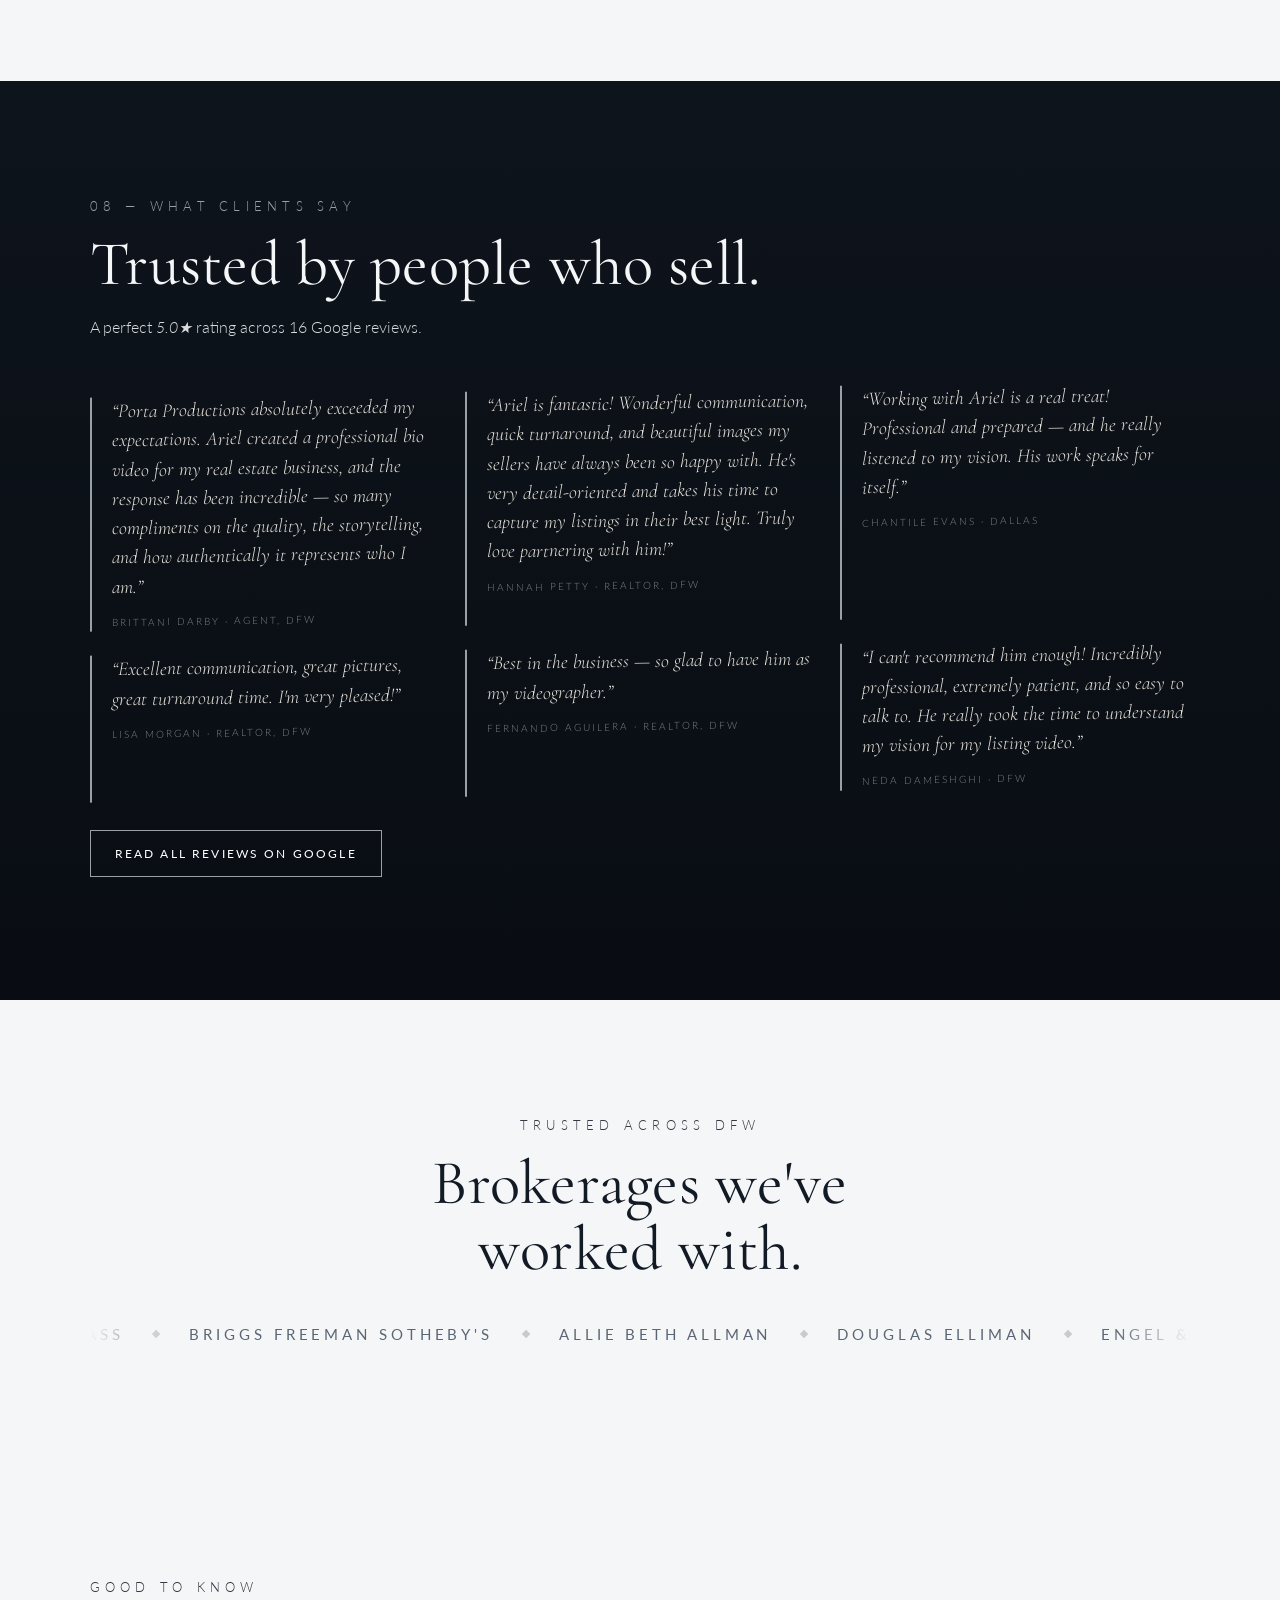
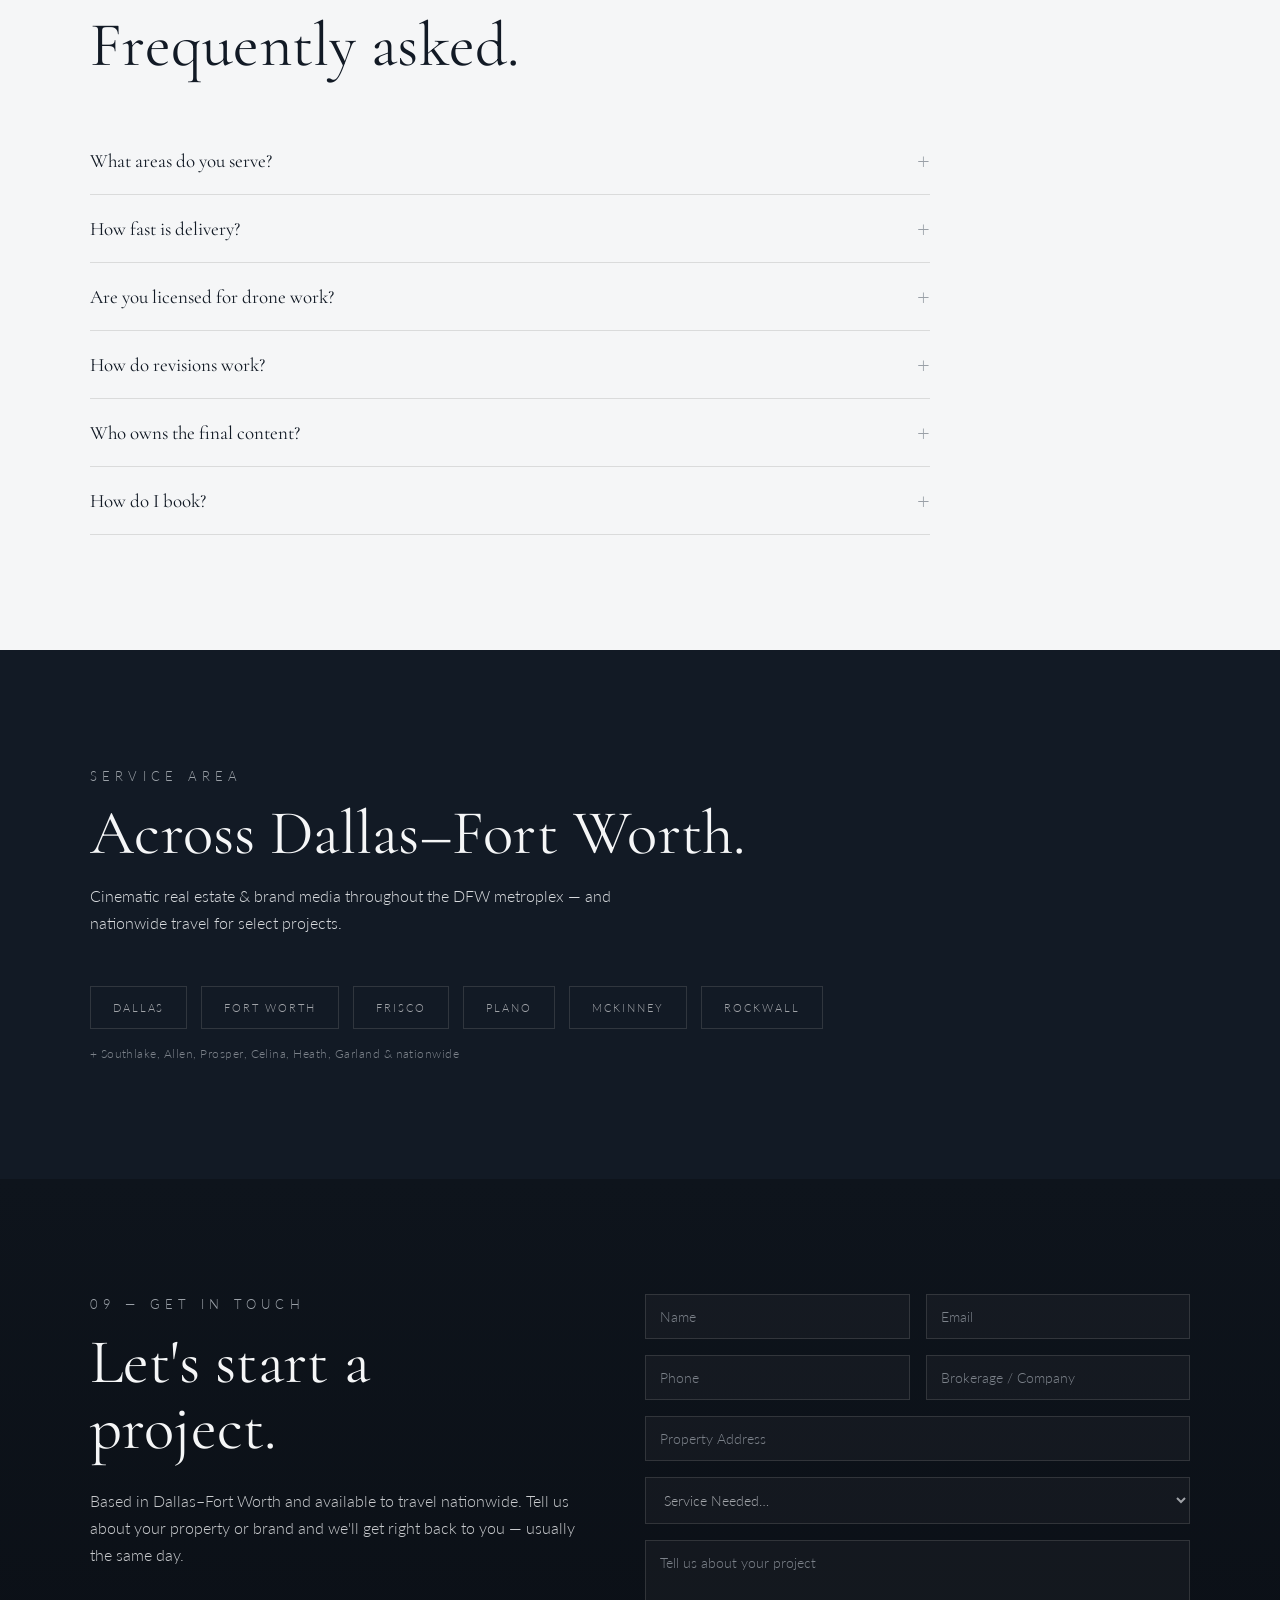
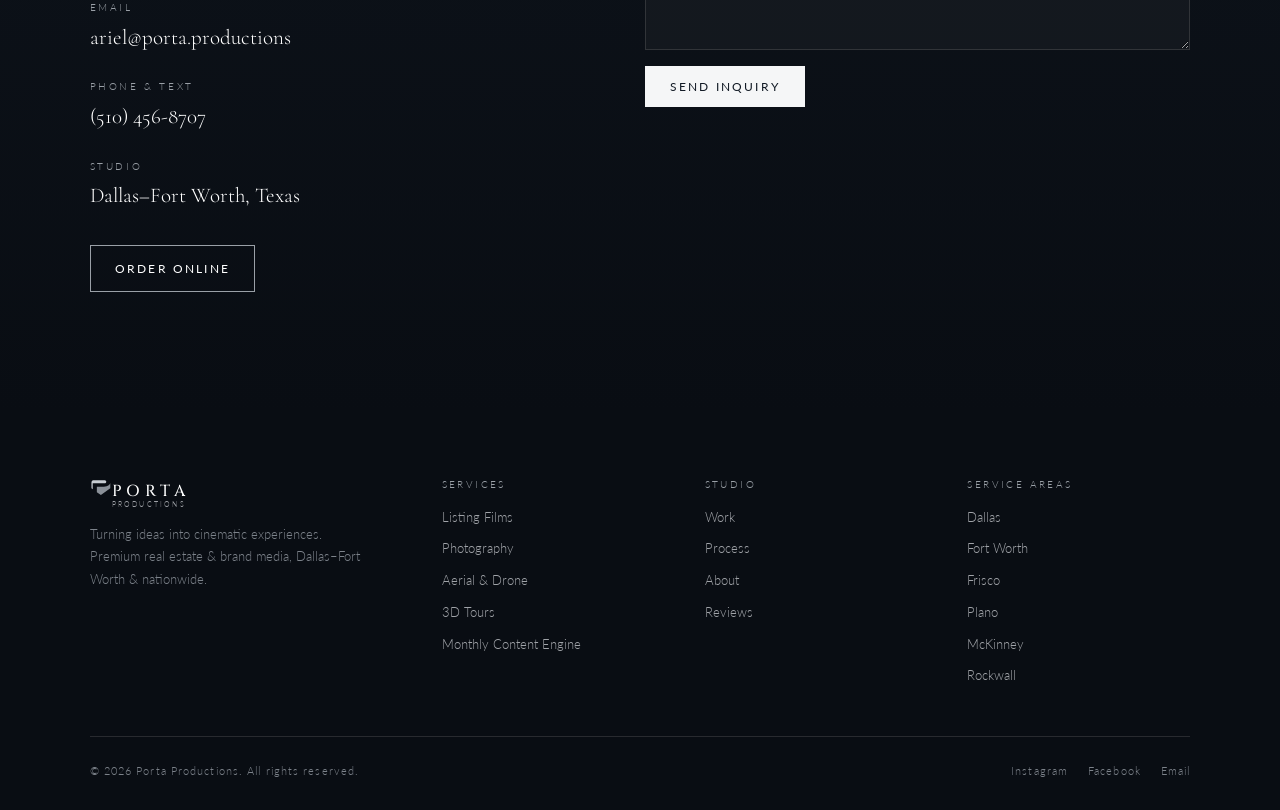
==== commit e52c50a9: "Add Rockwall service-area page (26 shoots, 2nd-biggest market, previously uncovered)" ====
--- a/index.html
+++ b/index.html
@@ -912,8 +912,8 @@
 <section id="areas">
   <div class="sec-head reveal"><div class="kicker">Service Area</div><h2>Across Dallas–Fort Worth.</h2><p>Cinematic real estate &amp; brand media throughout the DFW metroplex — and nationwide travel for select projects.</p></div>
   <div class="areas reveal d1">
-    <a href="dallas/">Dallas</a><a href="fort-worth/">Fort Worth</a><a href="frisco/">Frisco</a><a href="plano/">Plano</a><a href="mckinney/">McKinney</a>
-    <span style="align-self:center;font-size:12px;color:var(--silver);letter-spacing:.04em;">+ Southlake, Allen, Prosper, Celina, Rockwall, Garland &amp; nationwide</span>
+    <a href="dallas/">Dallas</a><a href="fort-worth/">Fort Worth</a><a href="frisco/">Frisco</a><a href="plano/">Plano</a><a href="mckinney/">McKinney</a><a href="rockwall/">Rockwall</a>
+    <span style="align-self:center;font-size:12px;color:var(--silver);letter-spacing:.04em;">+ Southlake, Allen, Prosper, Celina, Heath, Garland &amp; nationwide</span>
   </div>
 </section>
 
@@ -956,7 +956,7 @@
     </div>
     <div><h3>Services</h3><a href="#services">Listing Films</a><a href="#services">Photography</a><a href="#services">Aerial &amp; Drone</a><a href="#services">3D Tours</a><a href="#engine">Monthly Content Engine</a></div>
     <div><h3>Studio</h3><a href="#work">Work</a><a href="#process">Process</a><a href="#about">About</a><a href="#reviews">Reviews</a></div>
-    <div><h3>Service Areas</h3><a href="dallas/">Dallas</a><a href="fort-worth/">Fort Worth</a><a href="frisco/">Frisco</a><a href="plano/">Plano</a><a href="mckinney/">McKinney</a></div>
+    <div><h3>Service Areas</h3><a href="dallas/">Dallas</a><a href="fort-worth/">Fort Worth</a><a href="frisco/">Frisco</a><a href="plano/">Plano</a><a href="mckinney/">McKinney</a><a href="rockwall/">Rockwall</a></div>
   </div>
   <div class="foot-bottom">
     <span>© 2026 Porta Productions. All rights reserved.</span>
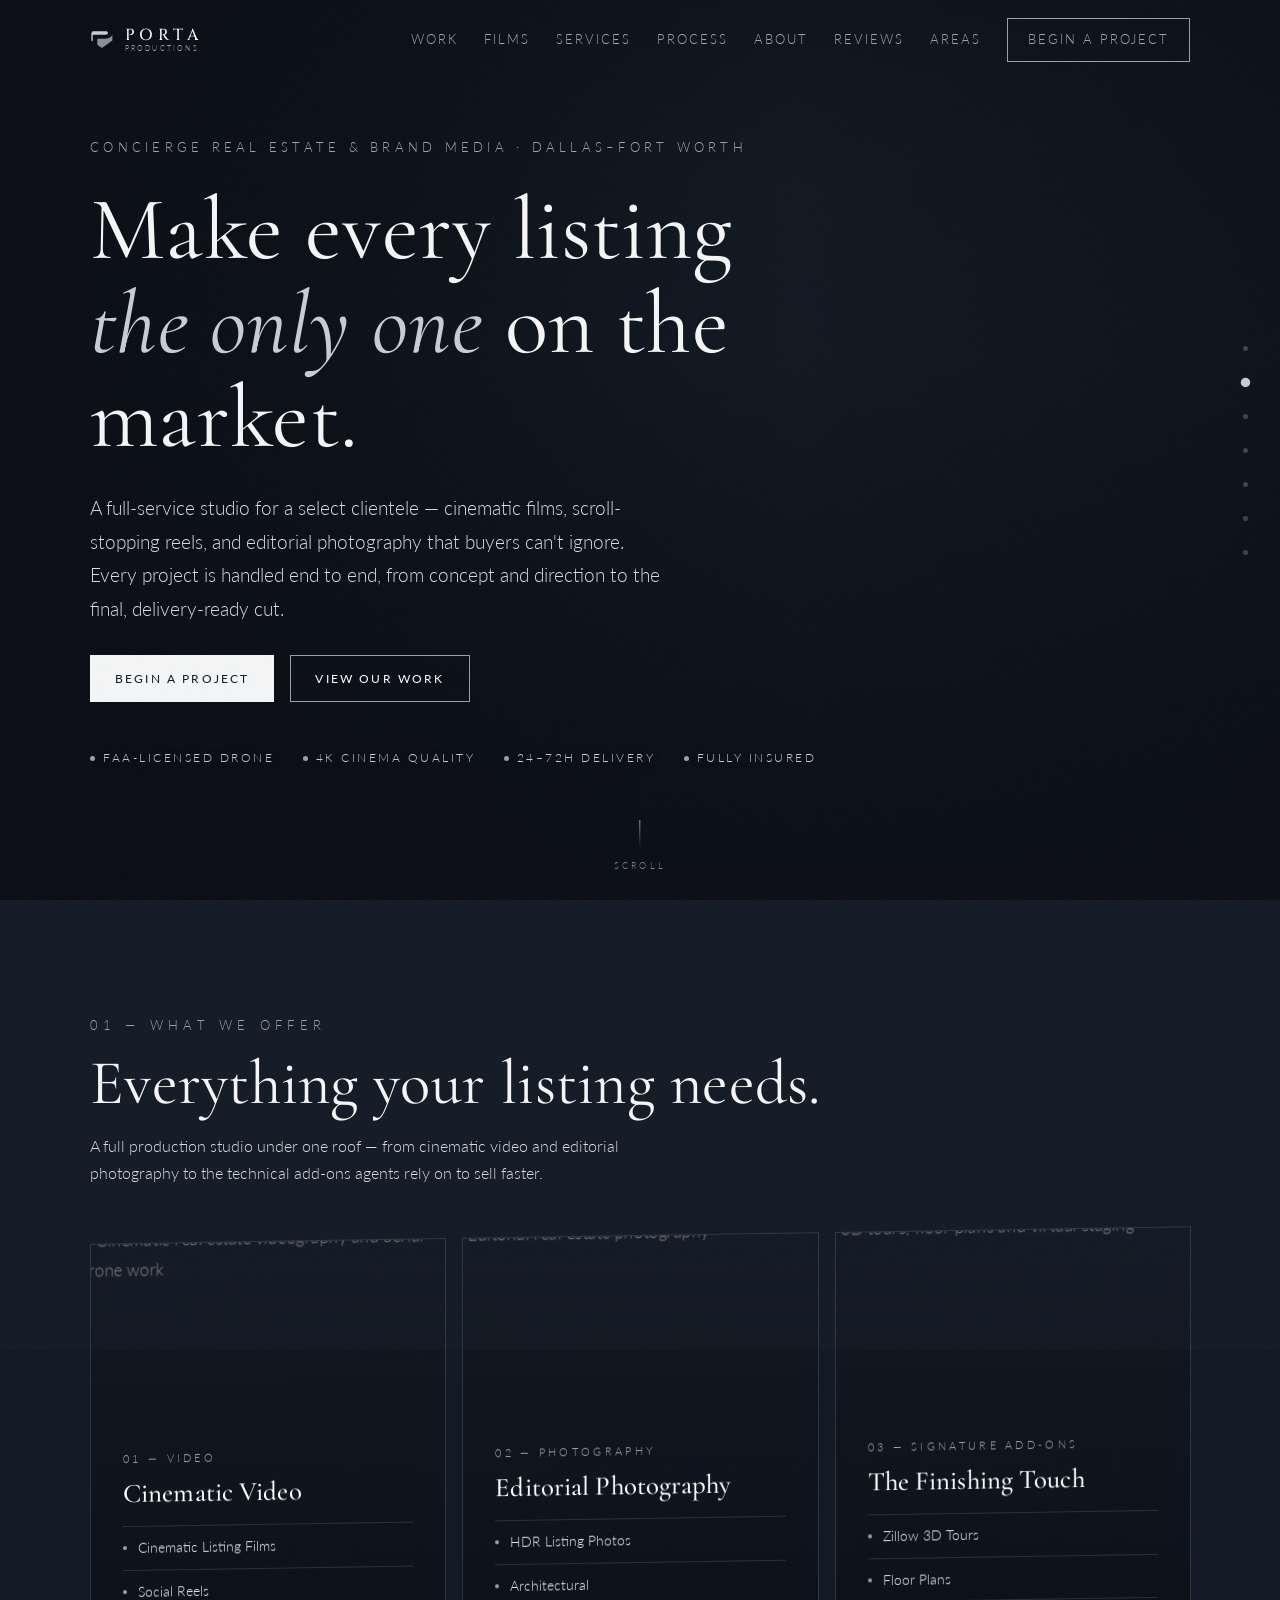
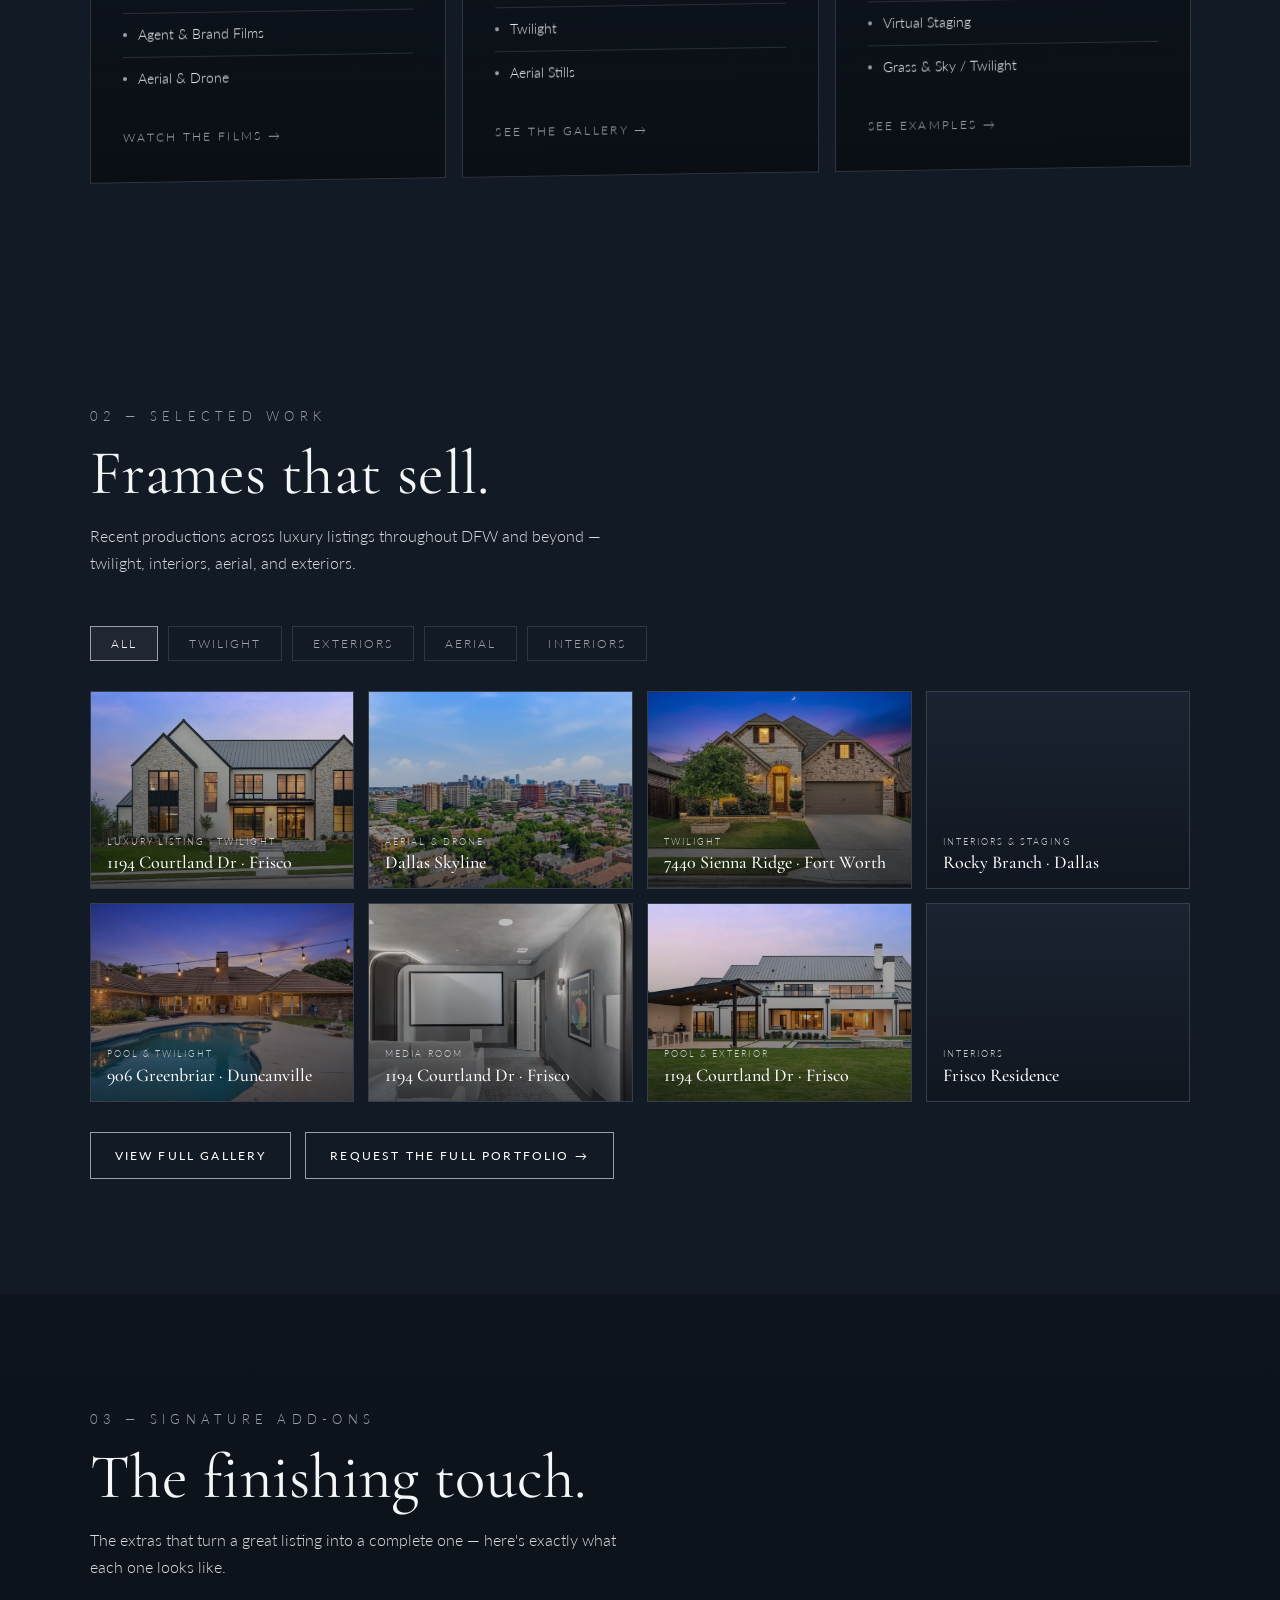
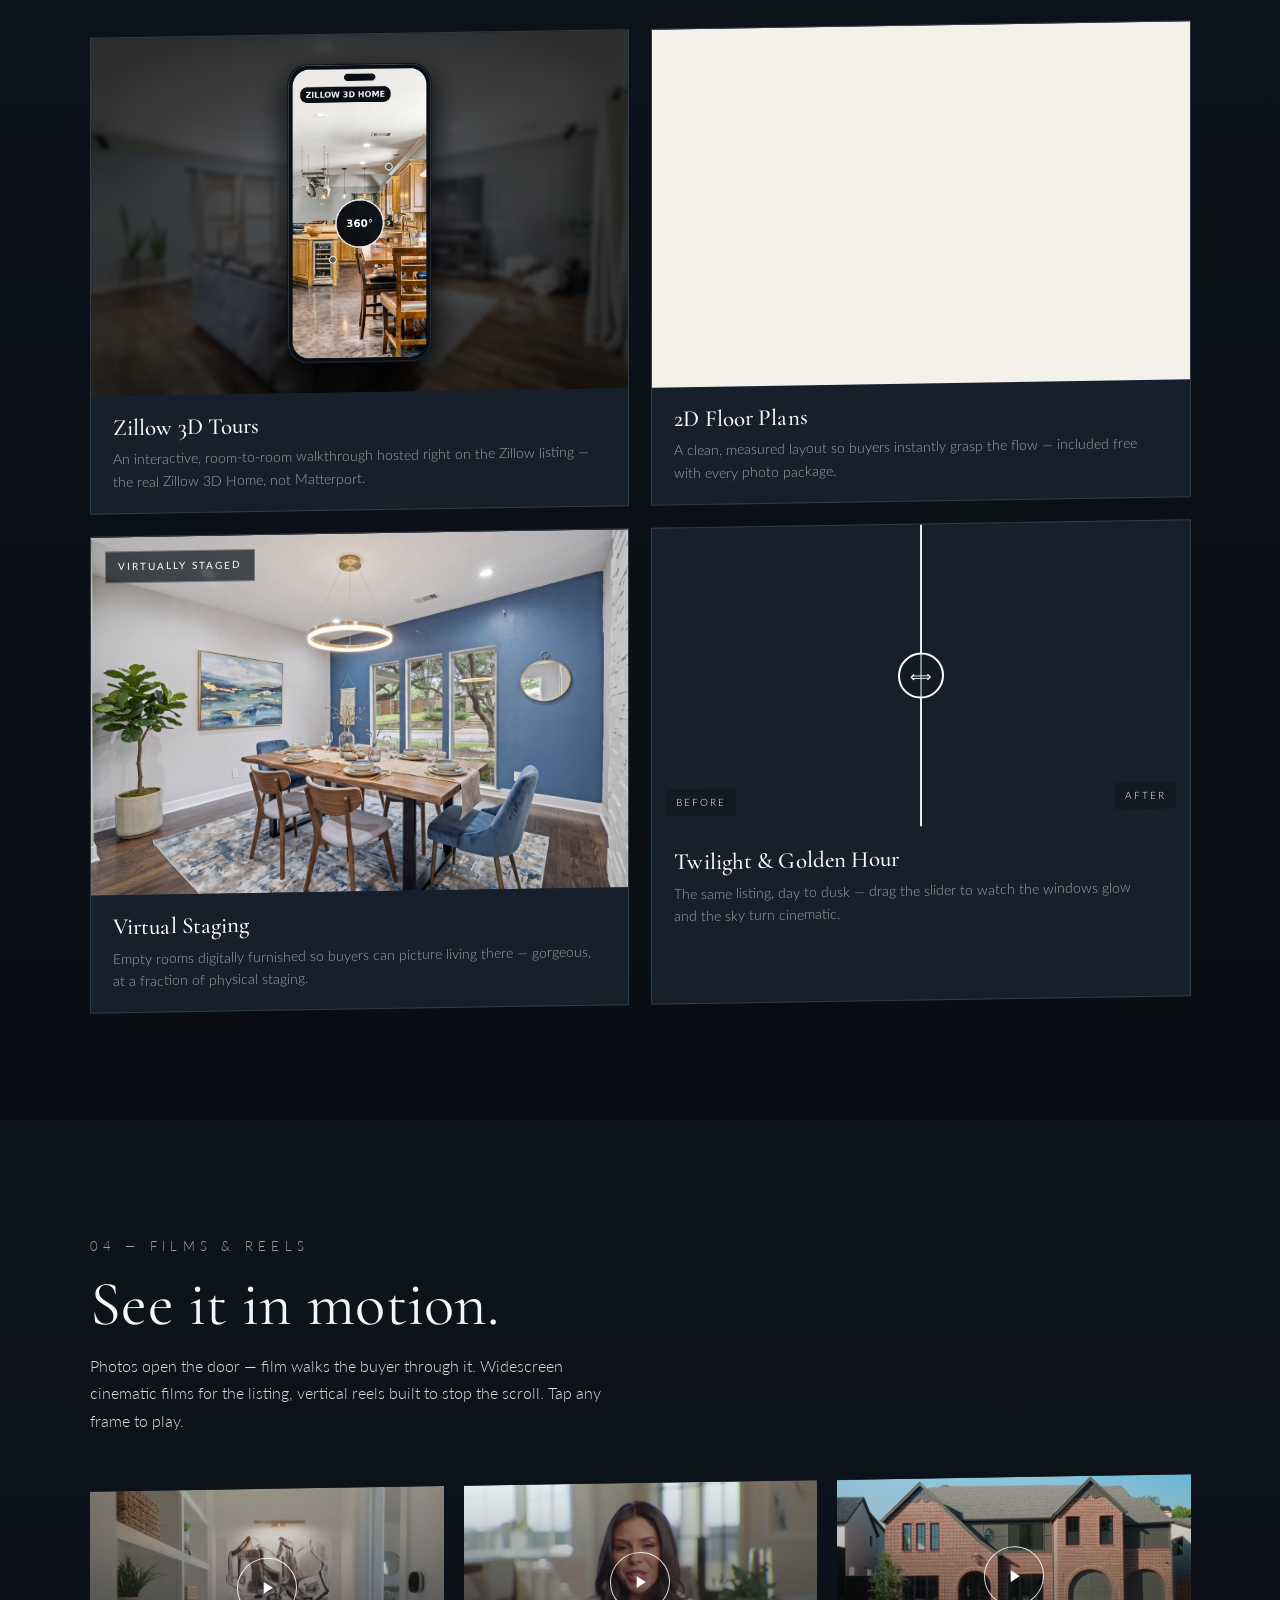
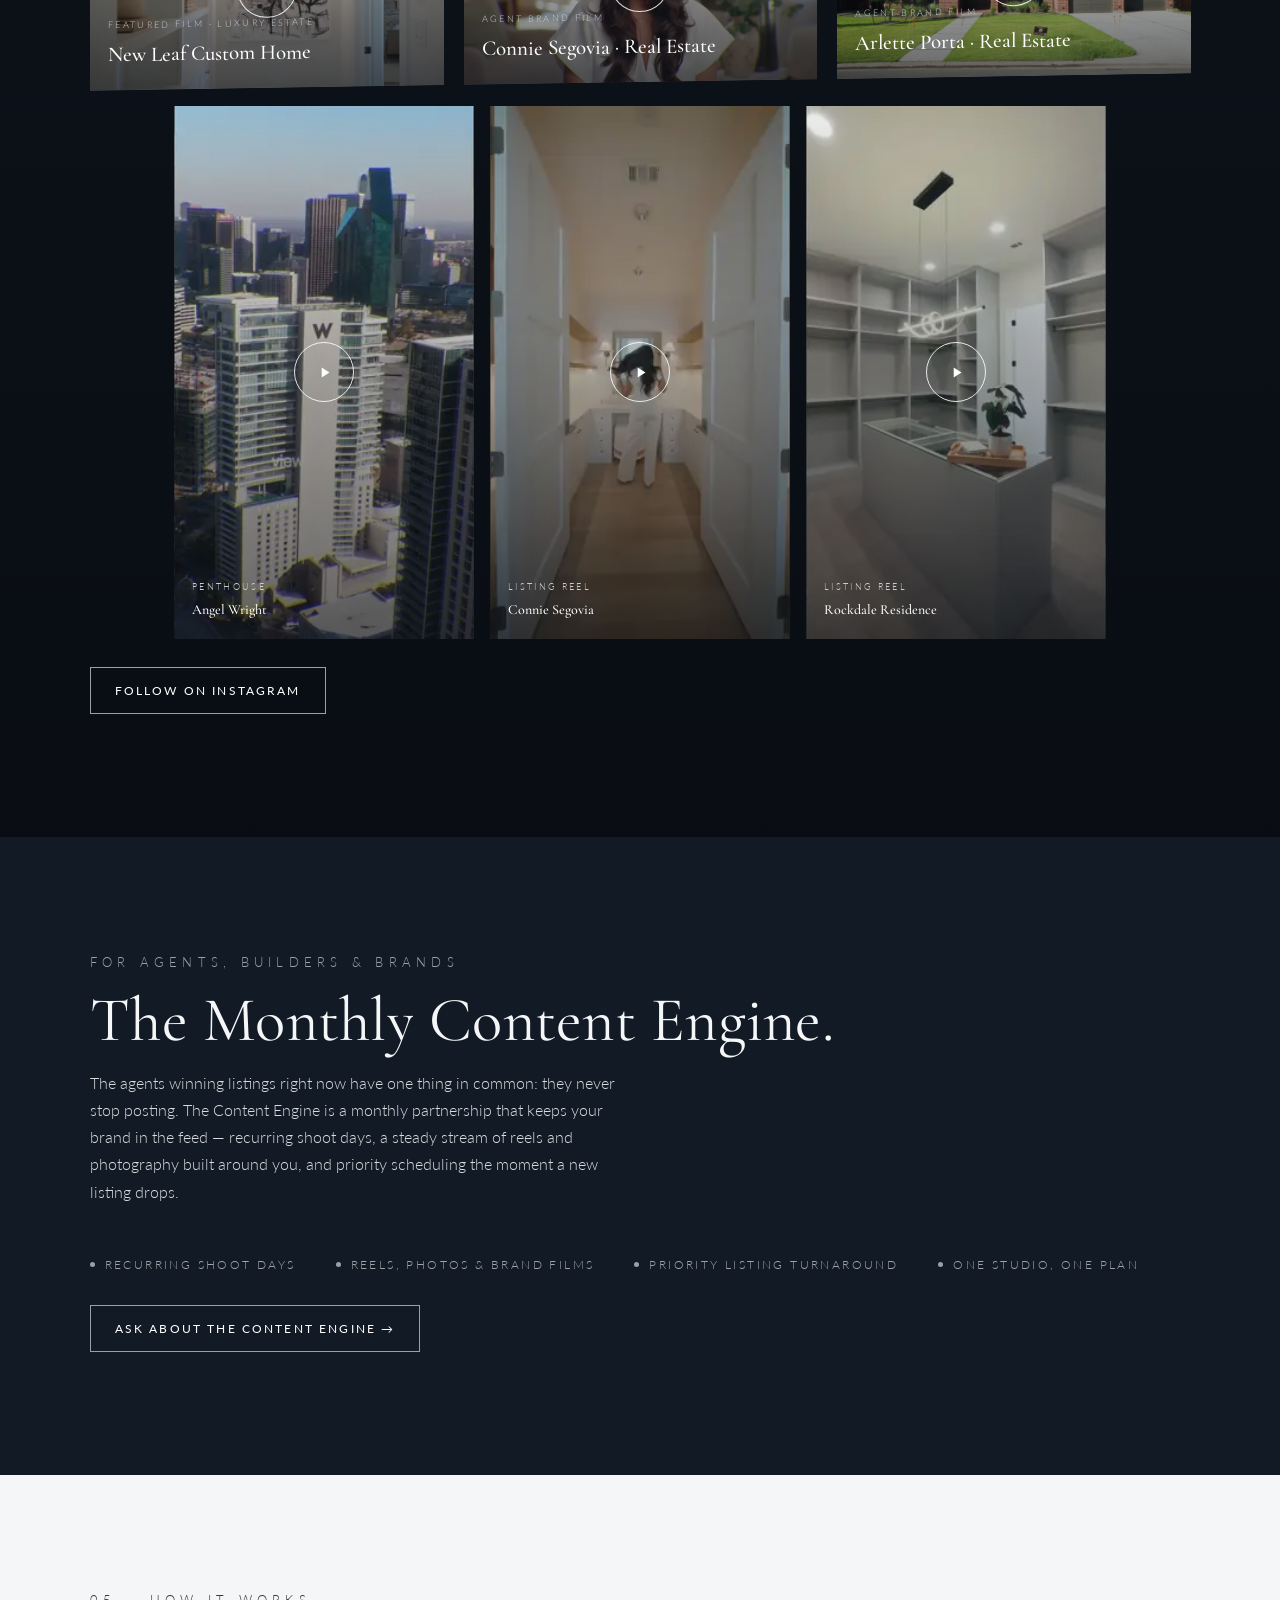
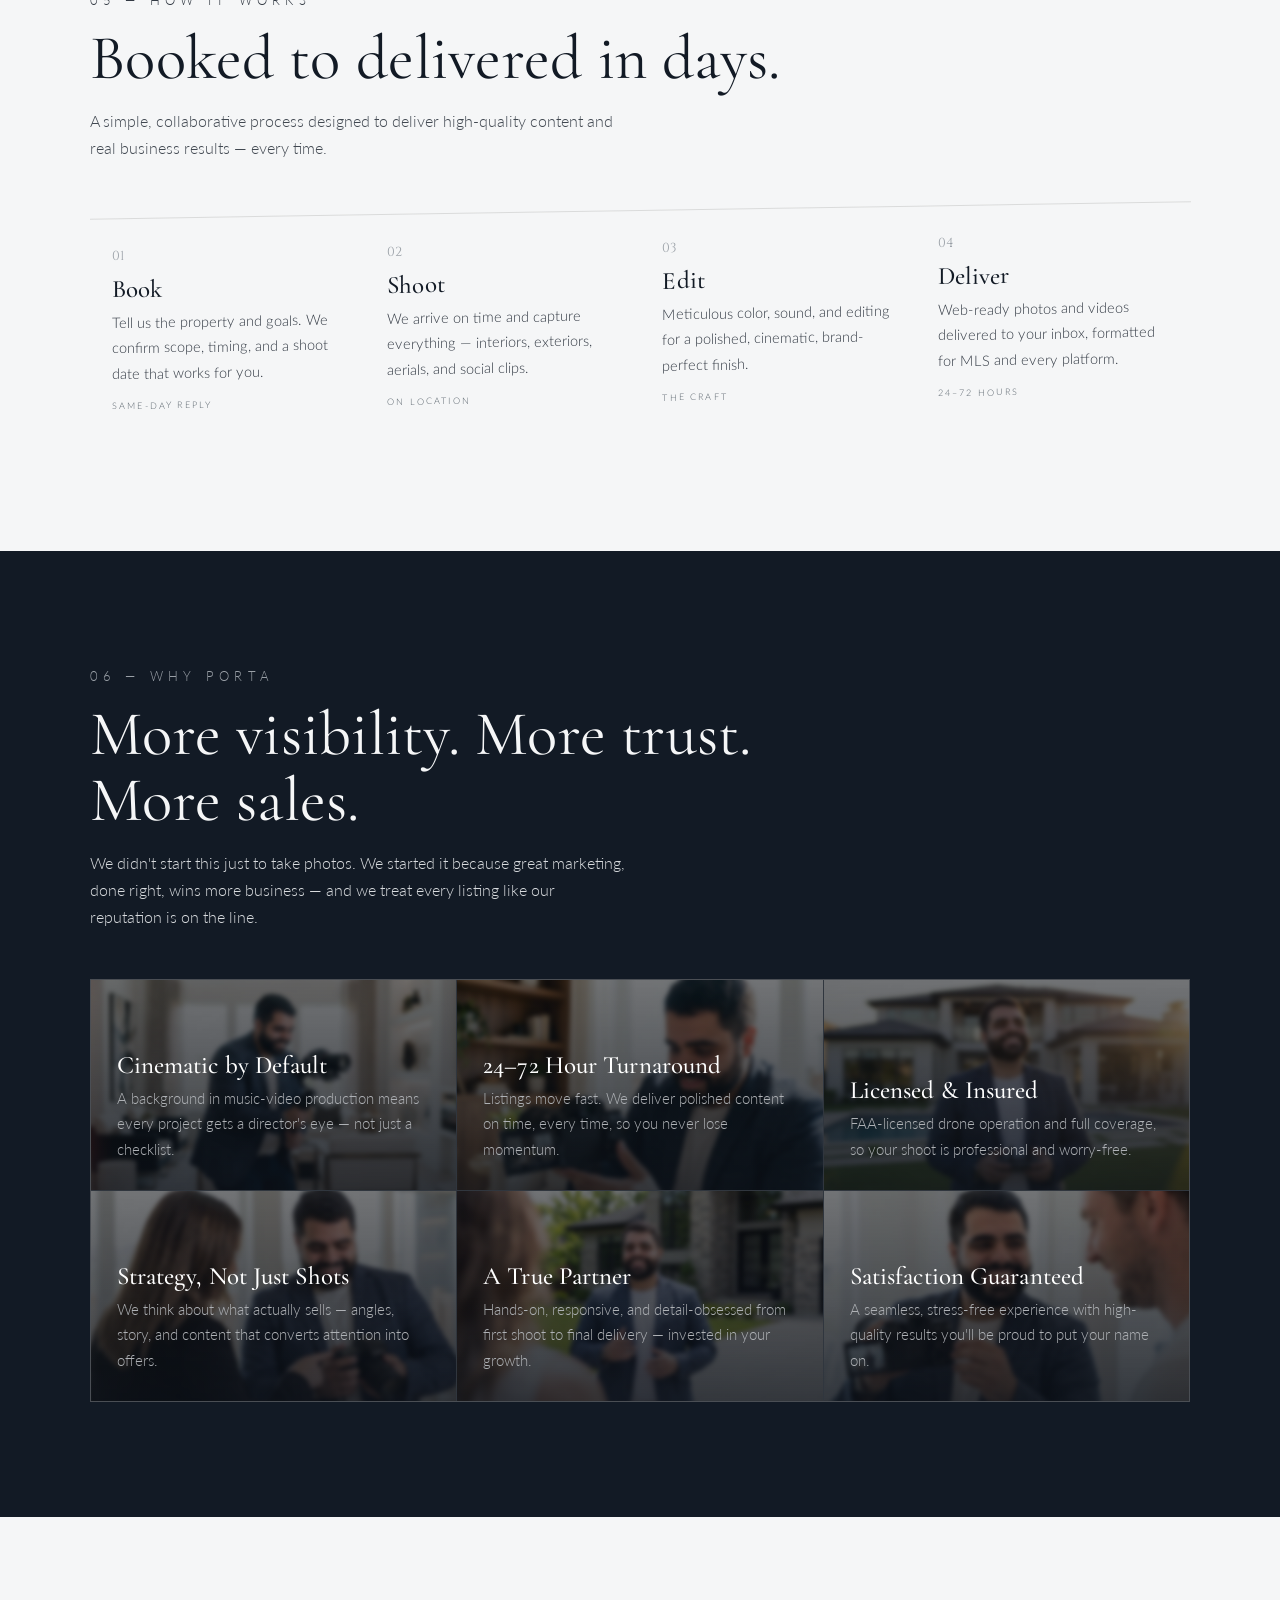
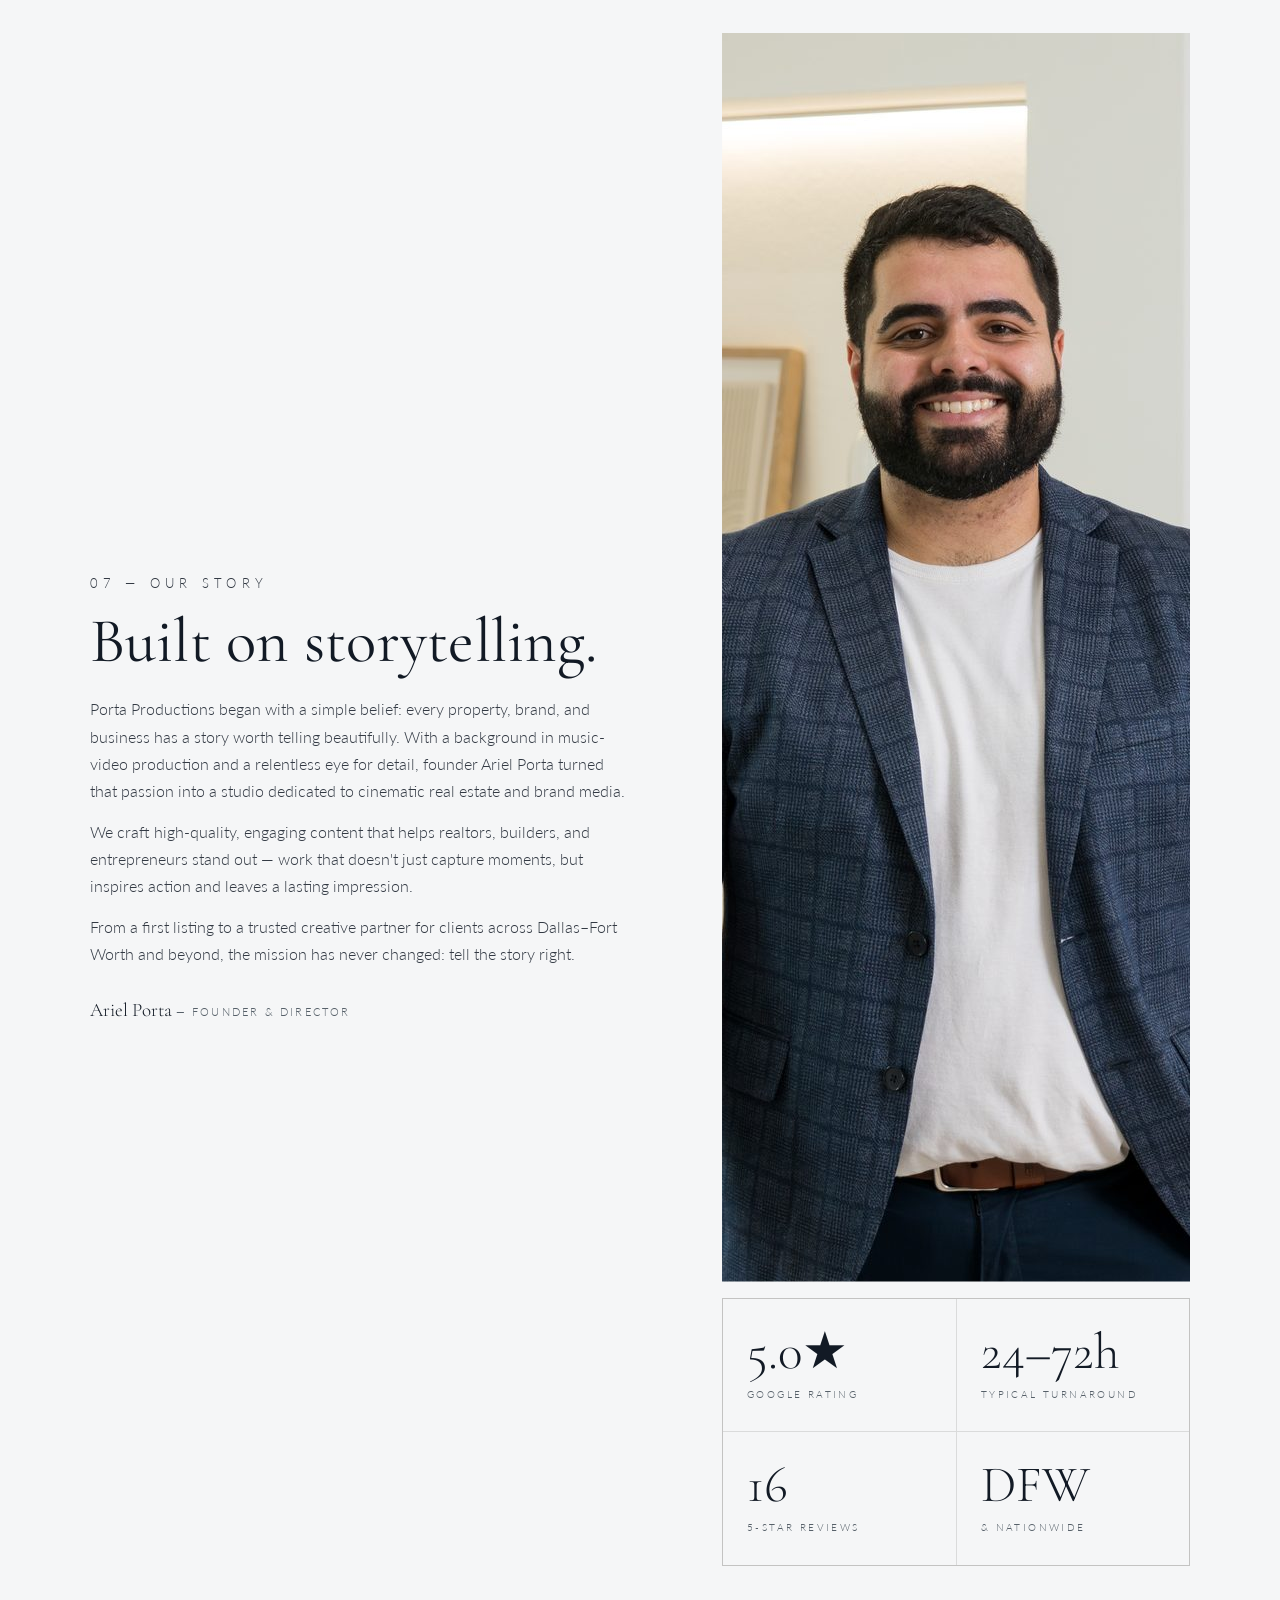
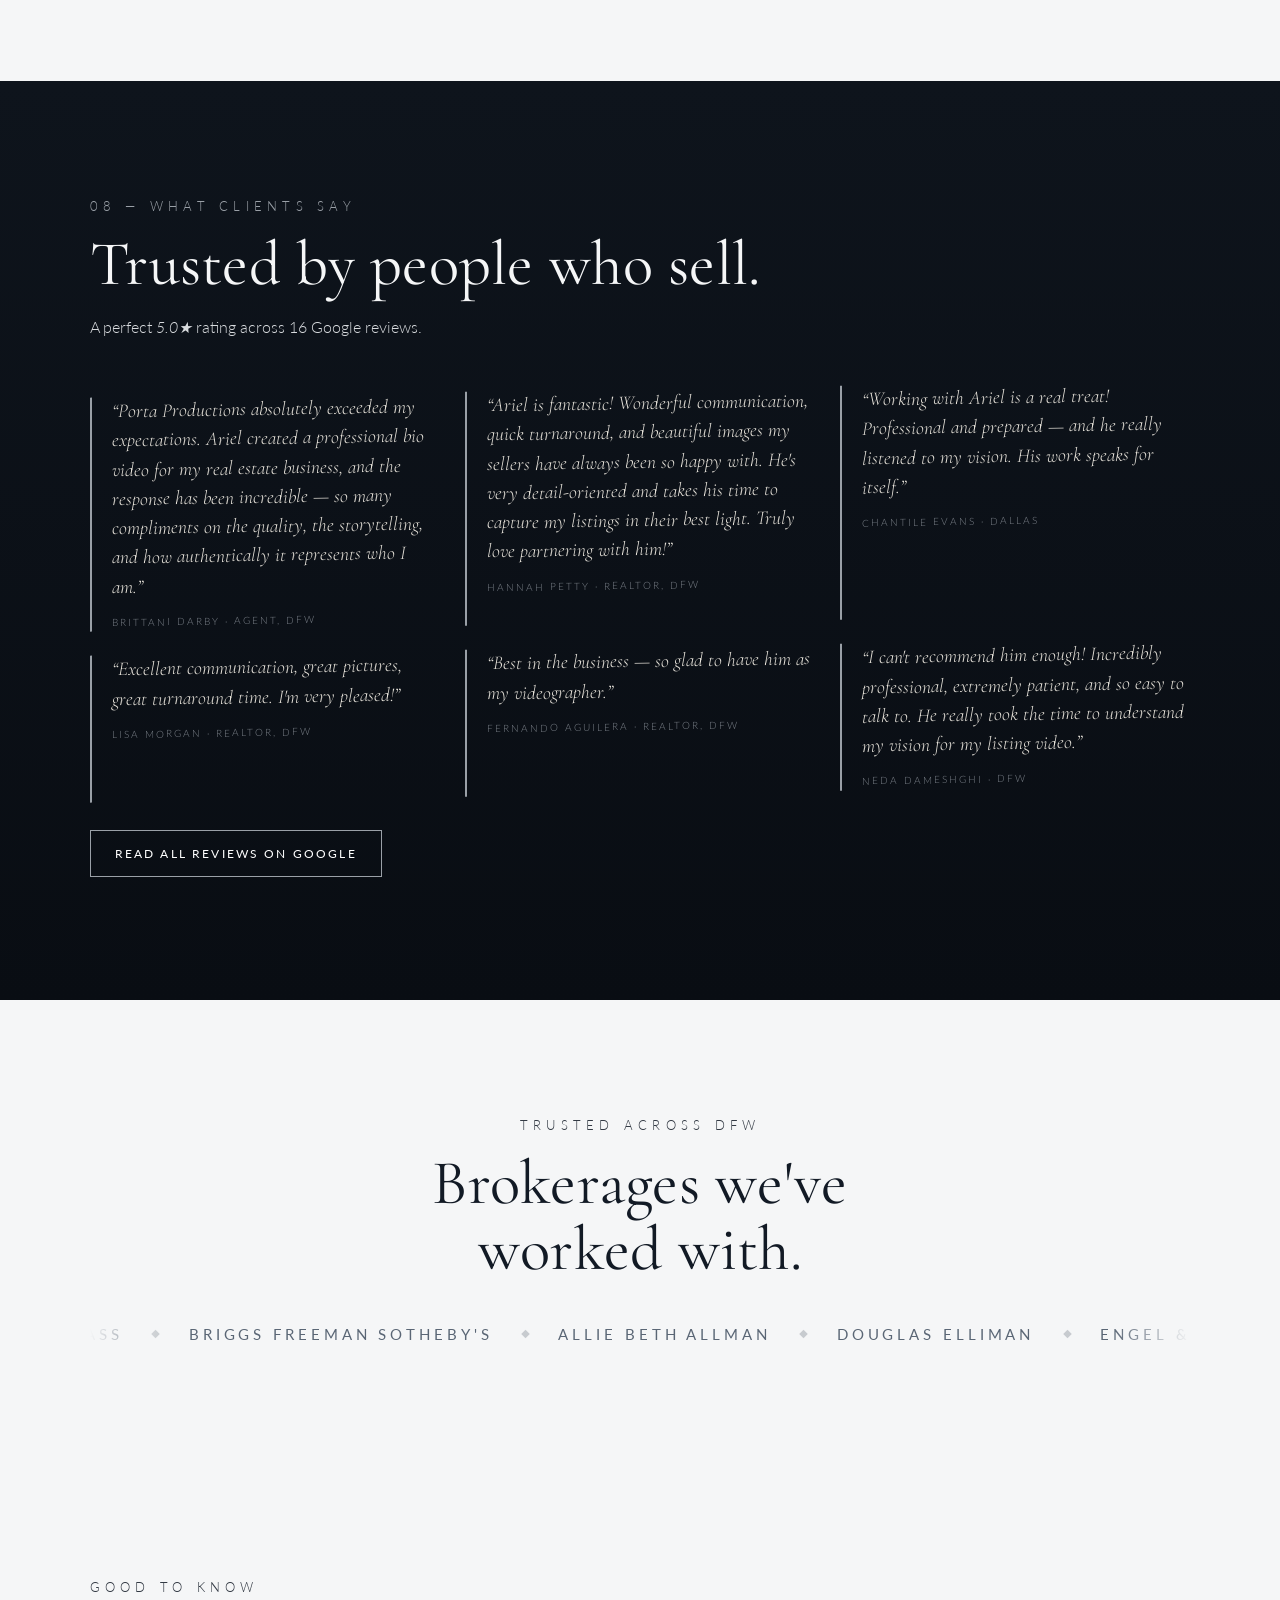
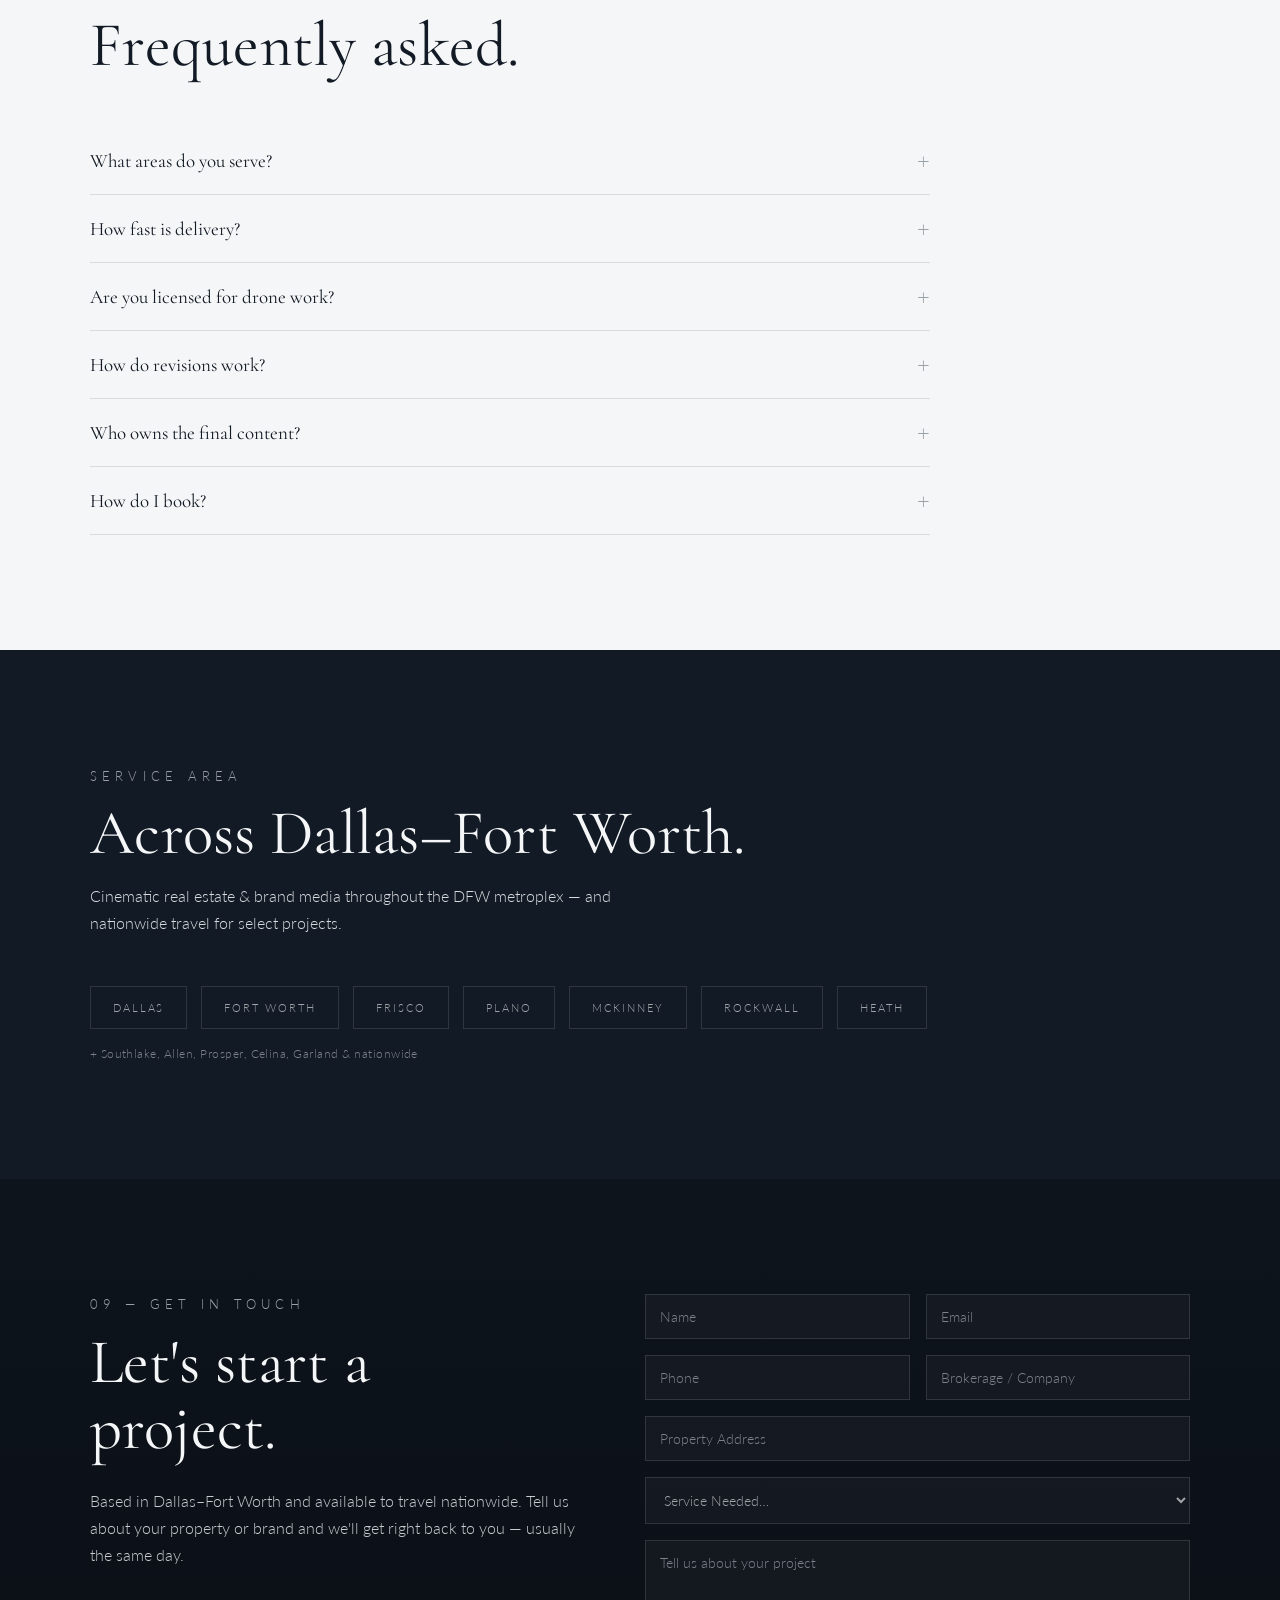
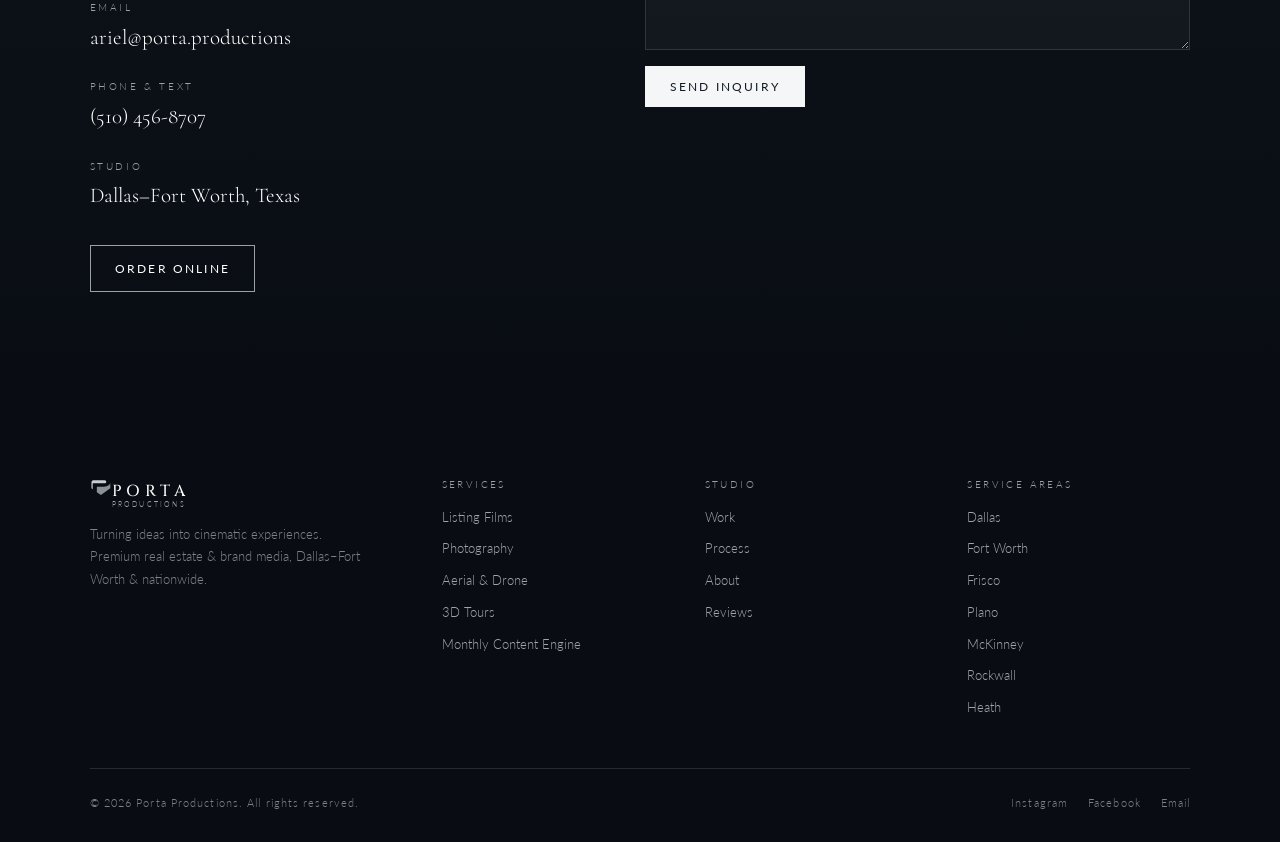
==== commit fe1097de: "Add Heath service-area page (lakefront acreage market adjacent to Rockwall)" ====
--- a/index.html
+++ b/index.html
@@ -912,8 +912,8 @@
 <section id="areas">
   <div class="sec-head reveal"><div class="kicker">Service Area</div><h2>Across Dallas–Fort Worth.</h2><p>Cinematic real estate &amp; brand media throughout the DFW metroplex — and nationwide travel for select projects.</p></div>
   <div class="areas reveal d1">
-    <a href="dallas/">Dallas</a><a href="fort-worth/">Fort Worth</a><a href="frisco/">Frisco</a><a href="plano/">Plano</a><a href="mckinney/">McKinney</a><a href="rockwall/">Rockwall</a>
-    <span style="align-self:center;font-size:12px;color:var(--silver);letter-spacing:.04em;">+ Southlake, Allen, Prosper, Celina, Heath, Garland &amp; nationwide</span>
+    <a href="dallas/">Dallas</a><a href="fort-worth/">Fort Worth</a><a href="frisco/">Frisco</a><a href="plano/">Plano</a><a href="mckinney/">McKinney</a><a href="rockwall/">Rockwall</a><a href="heath/">Heath</a>
+    <span style="align-self:center;font-size:12px;color:var(--silver);letter-spacing:.04em;">+ Southlake, Allen, Prosper, Celina, Garland &amp; nationwide</span>
   </div>
 </section>
 
@@ -956,7 +956,7 @@
     </div>
     <div><h3>Services</h3><a href="#services">Listing Films</a><a href="#services">Photography</a><a href="#services">Aerial &amp; Drone</a><a href="#services">3D Tours</a><a href="#engine">Monthly Content Engine</a></div>
     <div><h3>Studio</h3><a href="#work">Work</a><a href="#process">Process</a><a href="#about">About</a><a href="#reviews">Reviews</a></div>
-    <div><h3>Service Areas</h3><a href="dallas/">Dallas</a><a href="fort-worth/">Fort Worth</a><a href="frisco/">Frisco</a><a href="plano/">Plano</a><a href="mckinney/">McKinney</a><a href="rockwall/">Rockwall</a></div>
+    <div><h3>Service Areas</h3><a href="dallas/">Dallas</a><a href="fort-worth/">Fort Worth</a><a href="frisco/">Frisco</a><a href="plano/">Plano</a><a href="mckinney/">McKinney</a><a href="rockwall/">Rockwall</a><a href="heath/">Heath</a></div>
   </div>
   <div class="foot-bottom">
     <span>© 2026 Porta Productions. All rights reserved.</span>
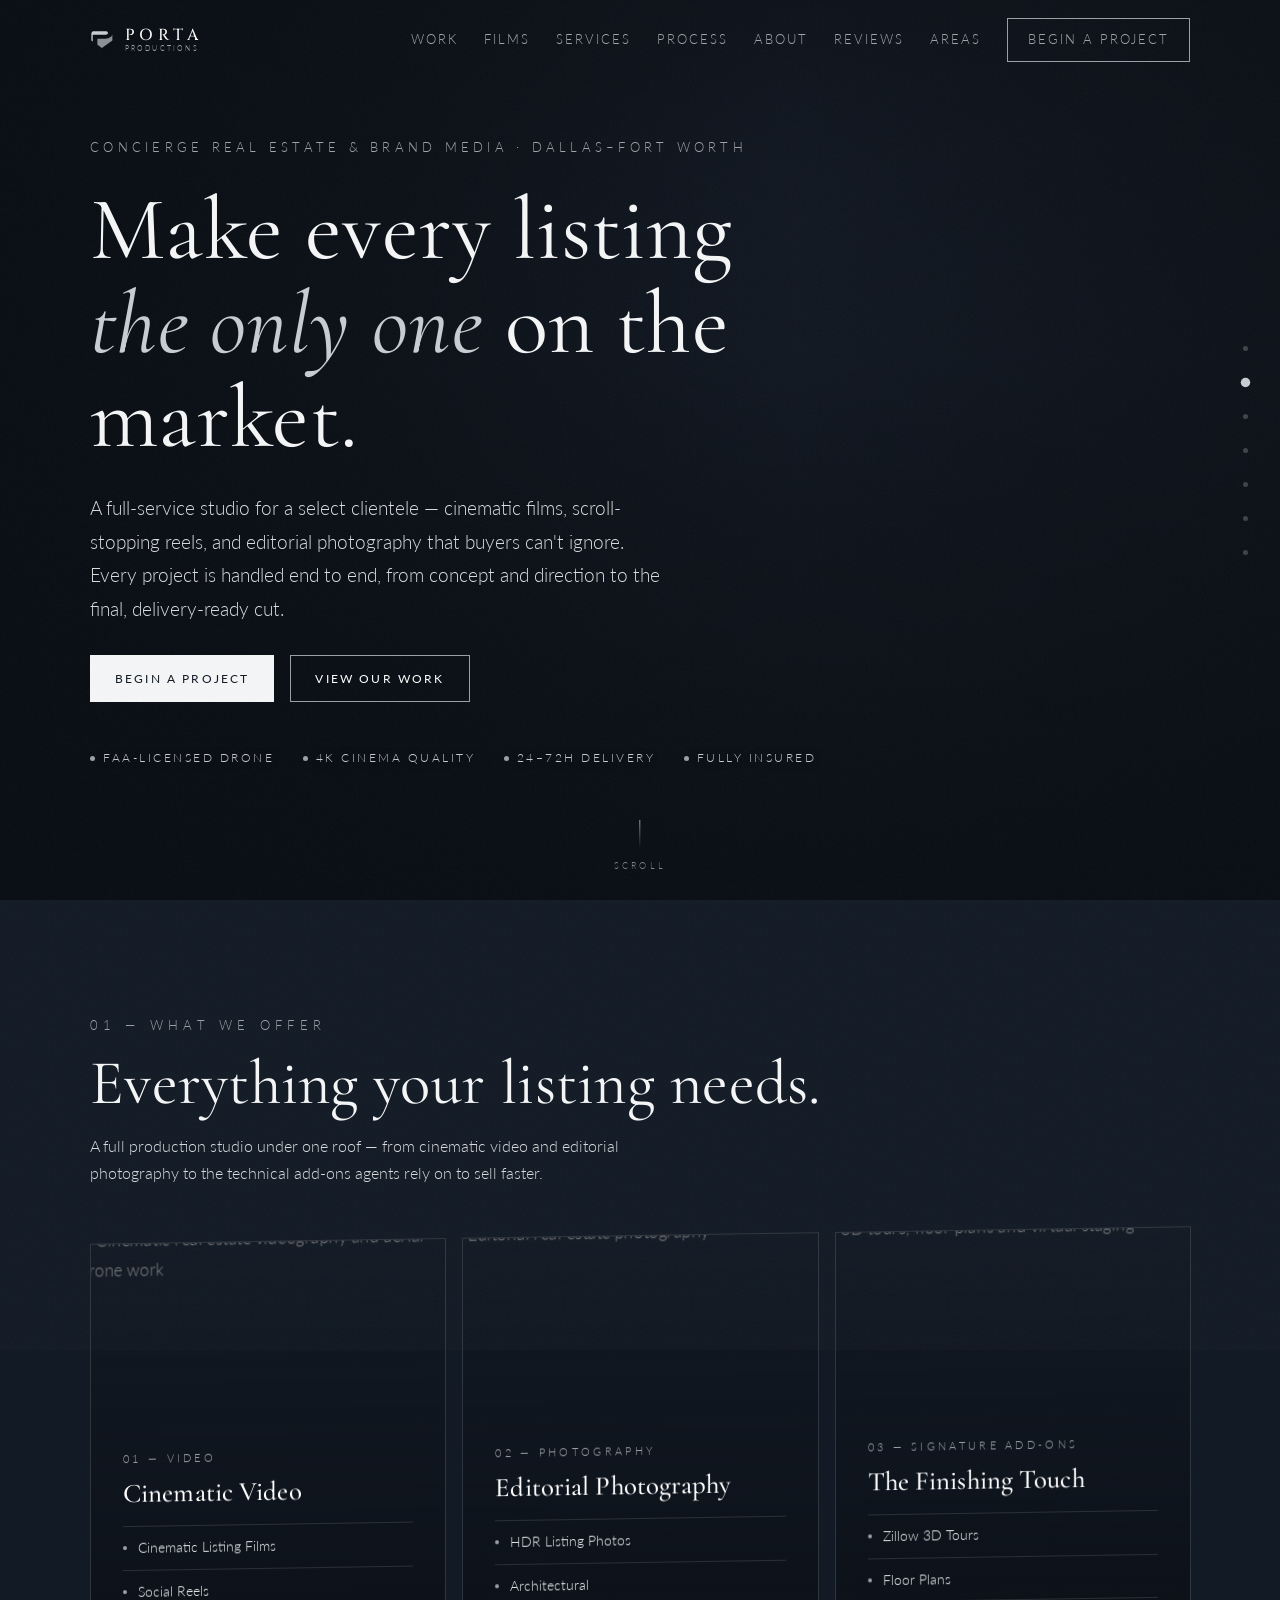
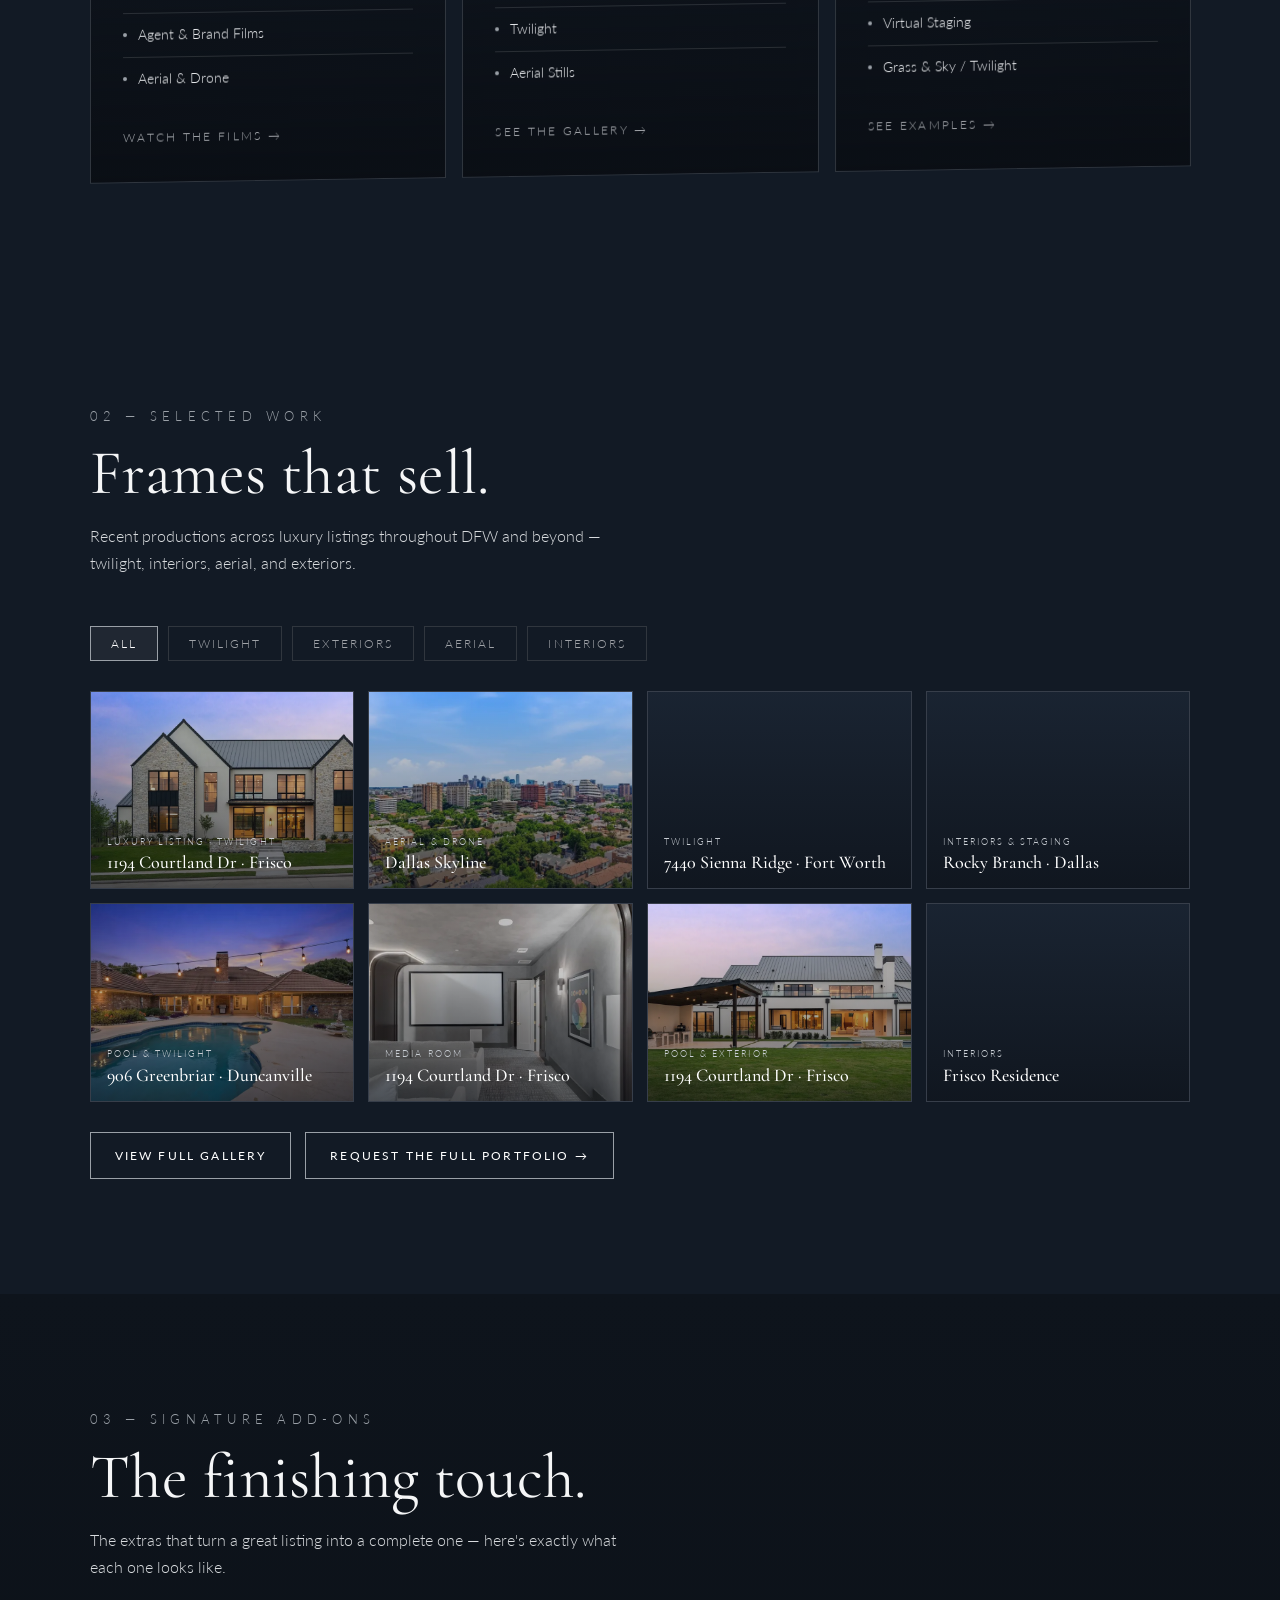
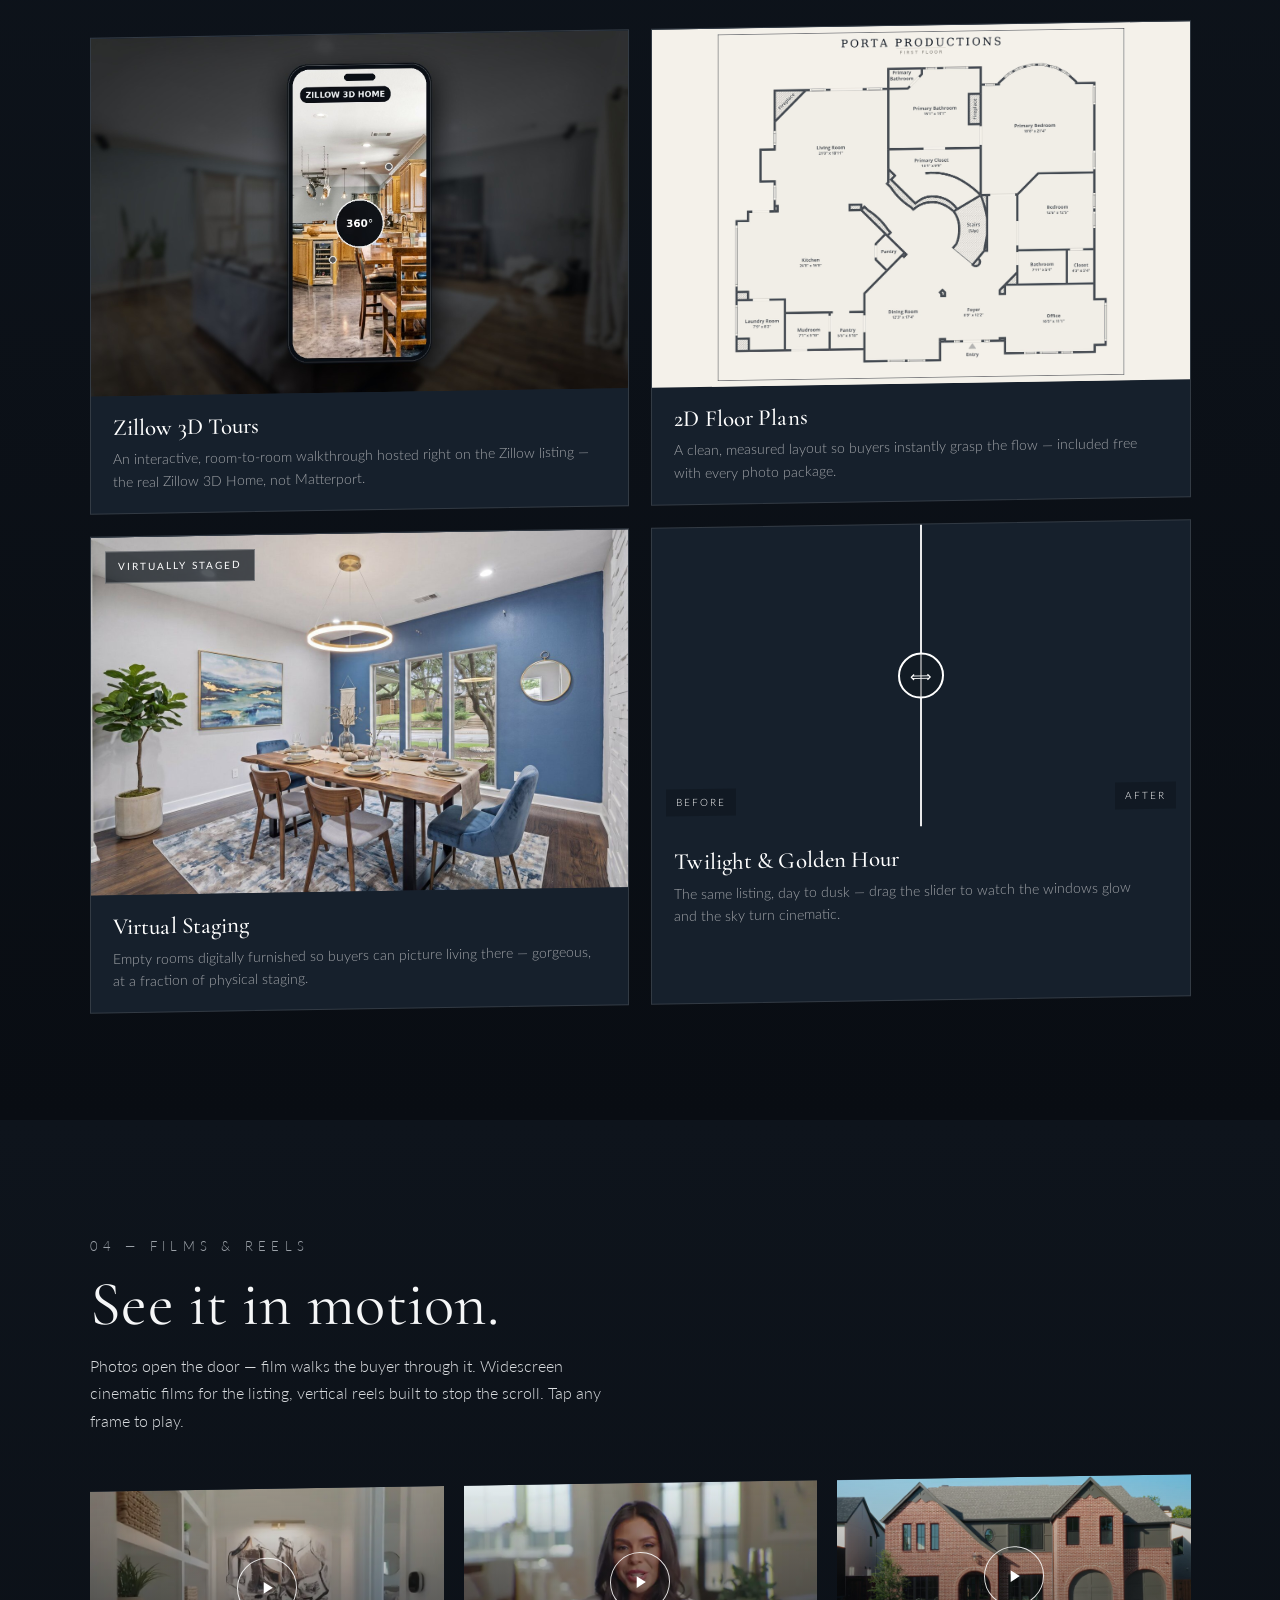
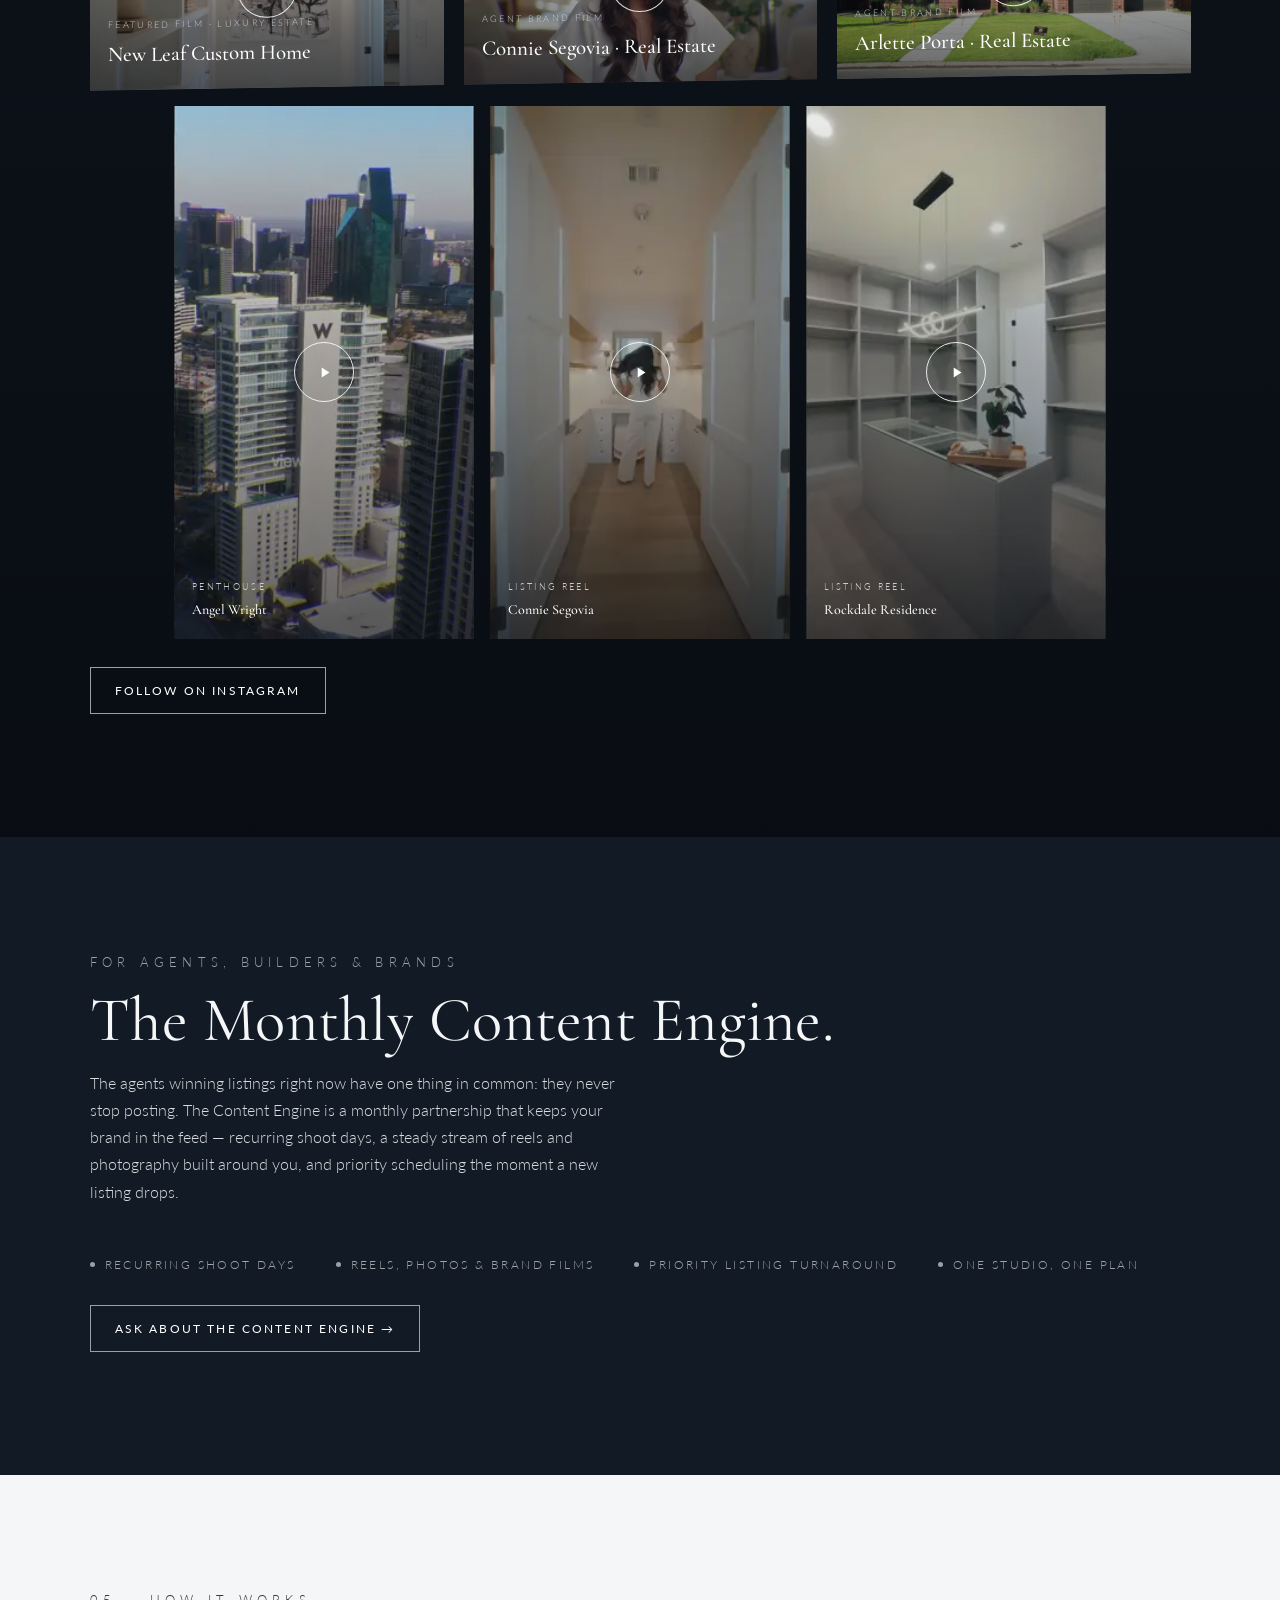
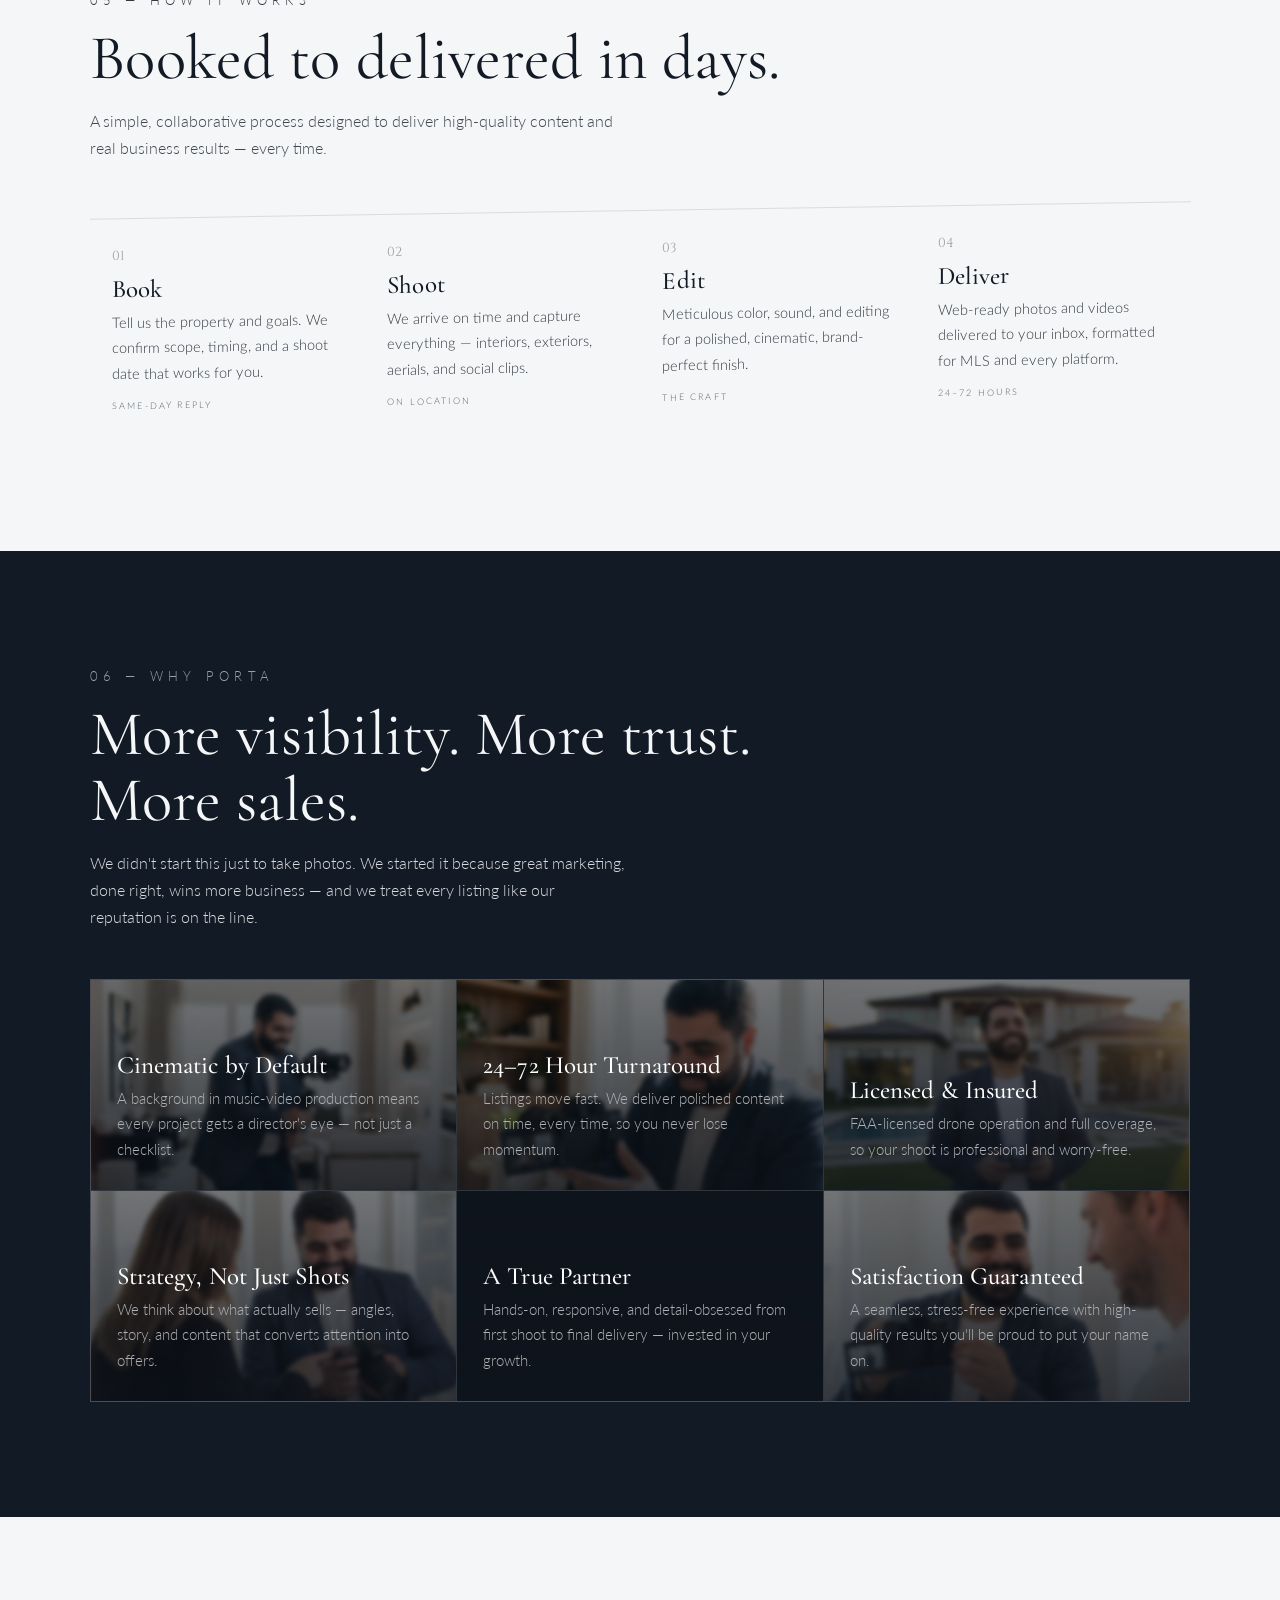
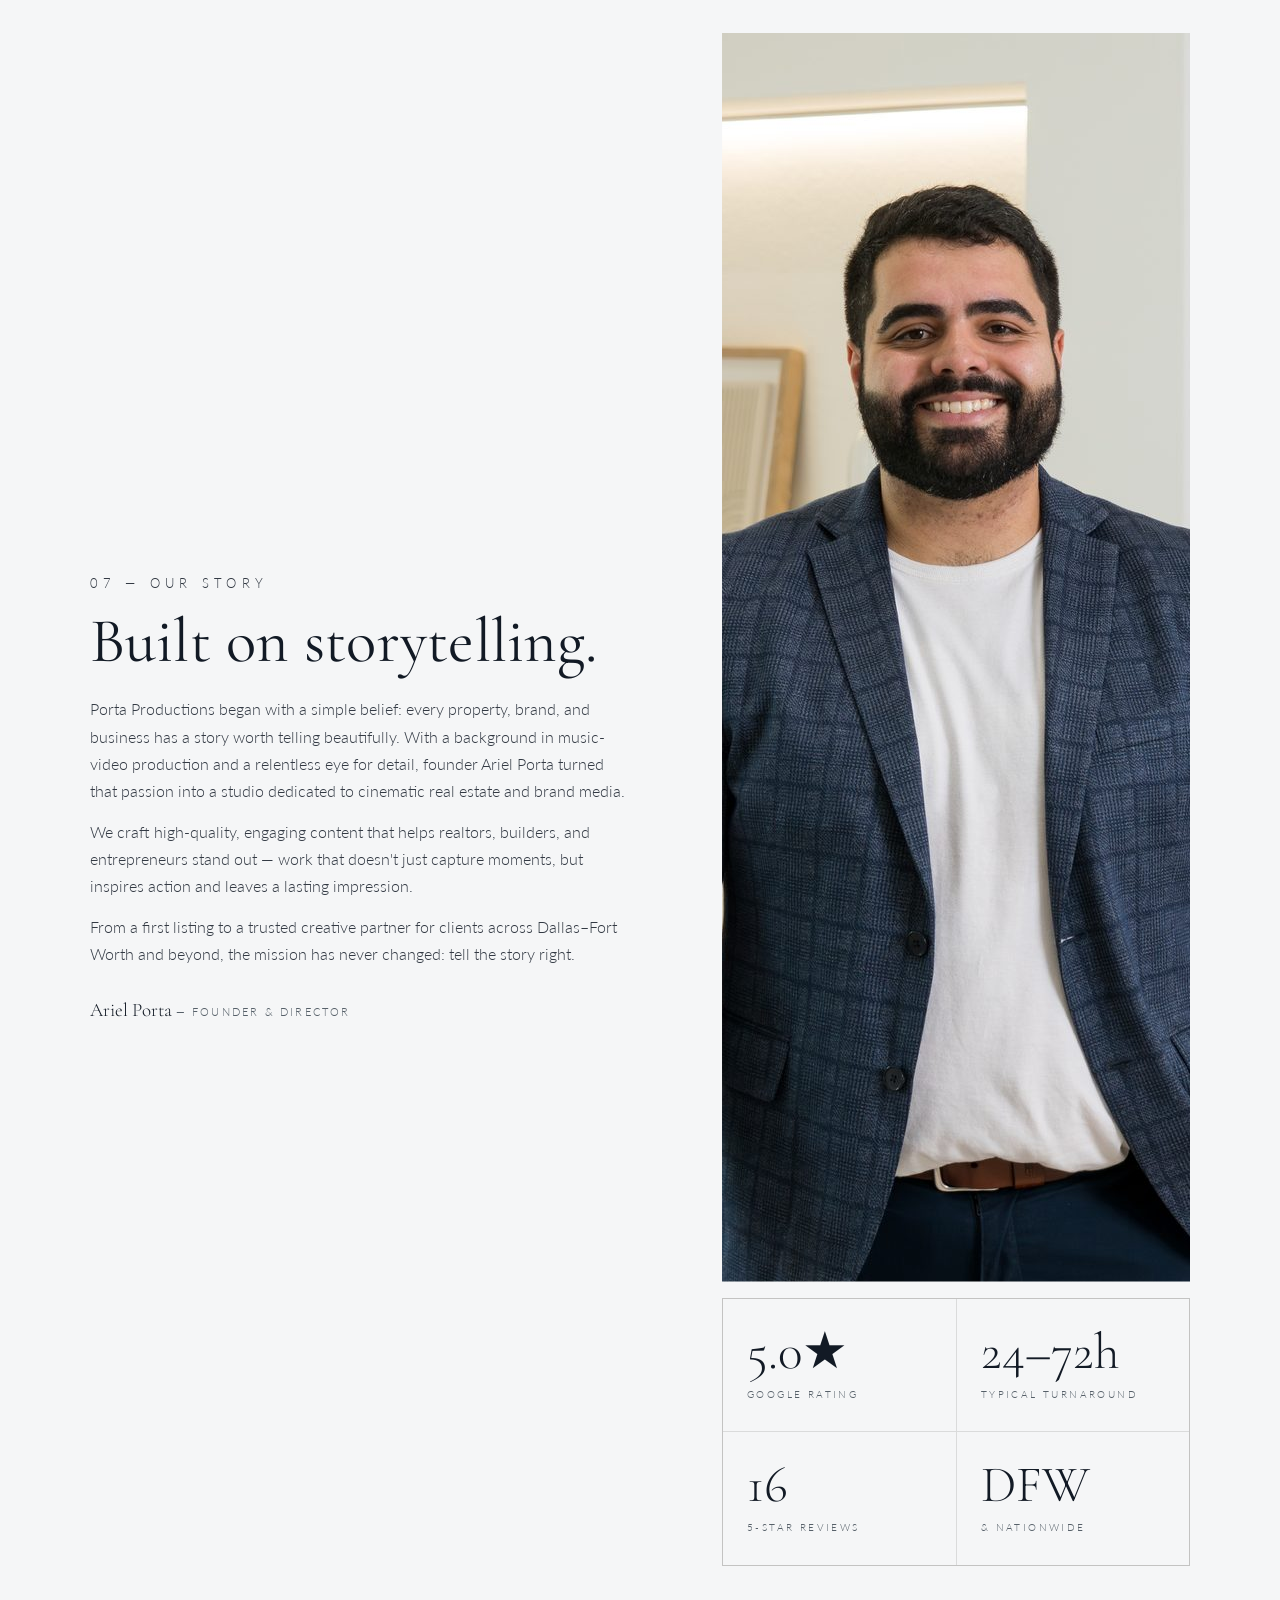
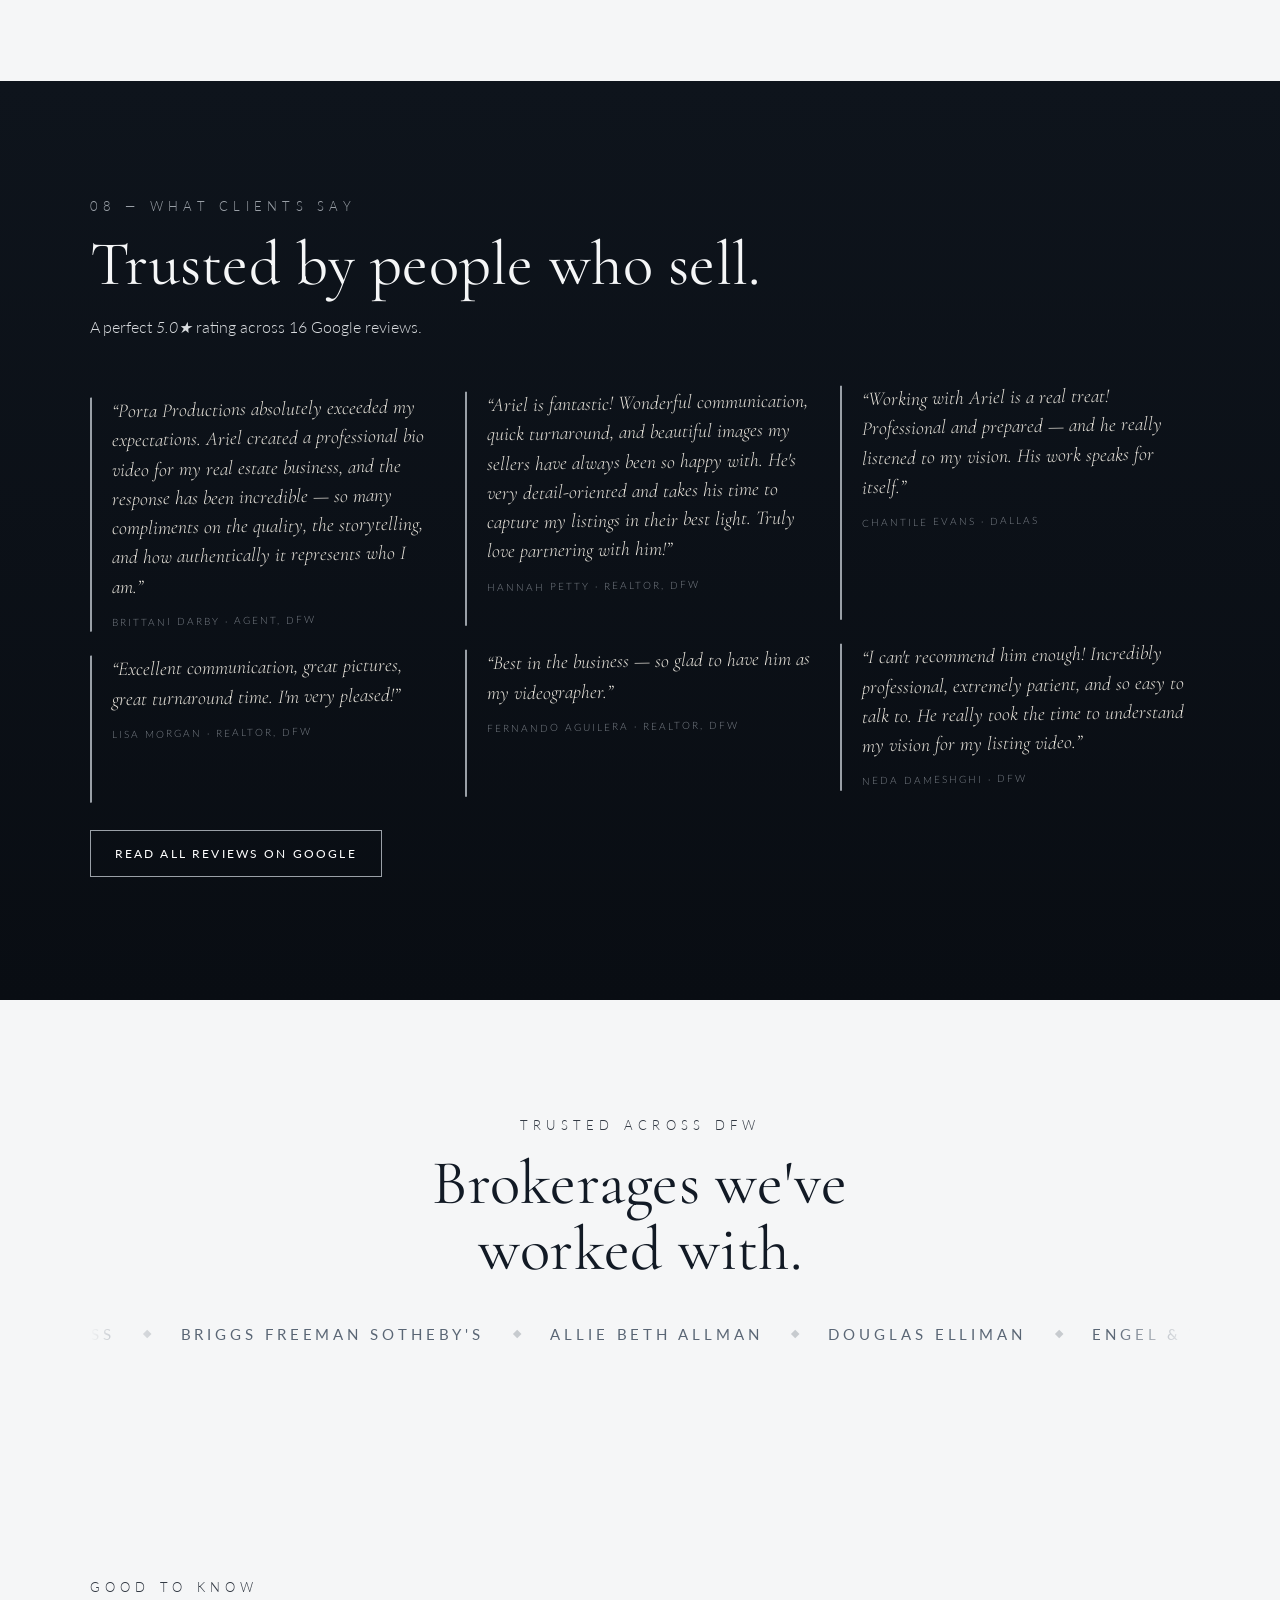
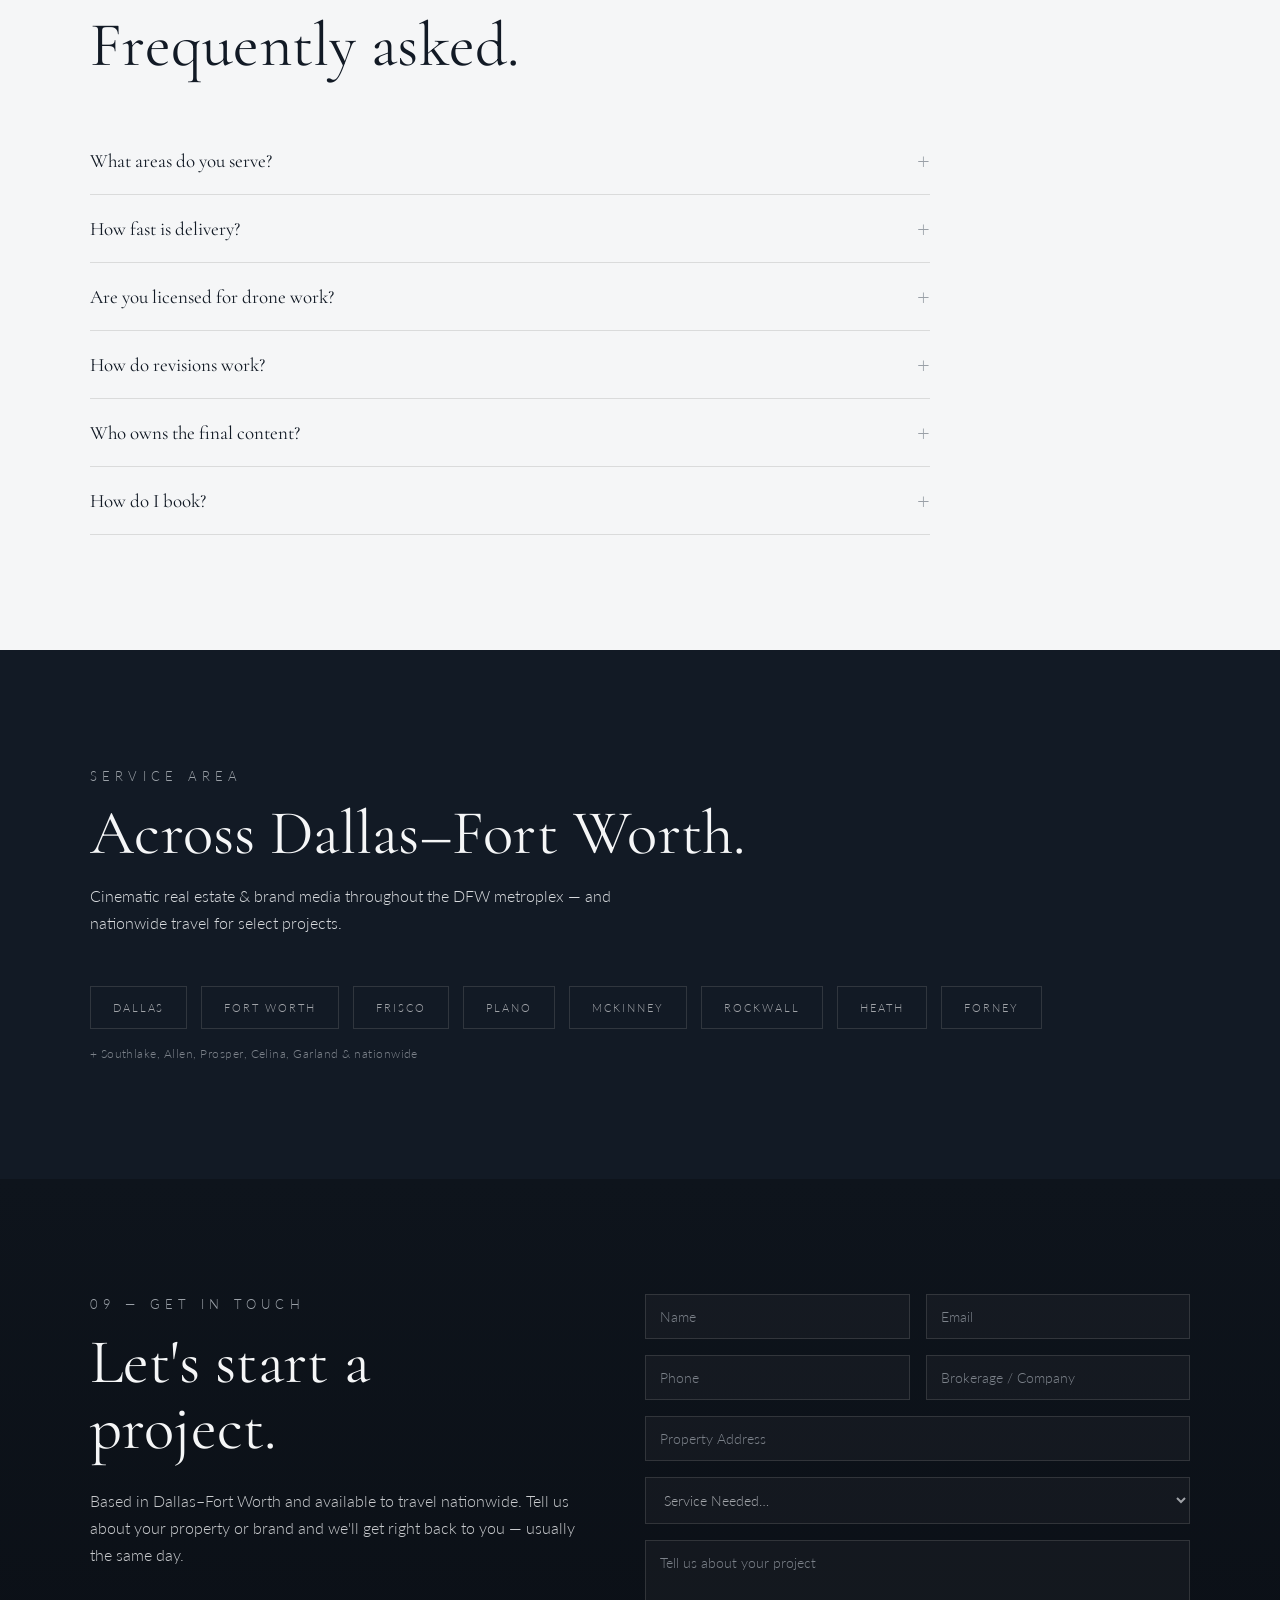
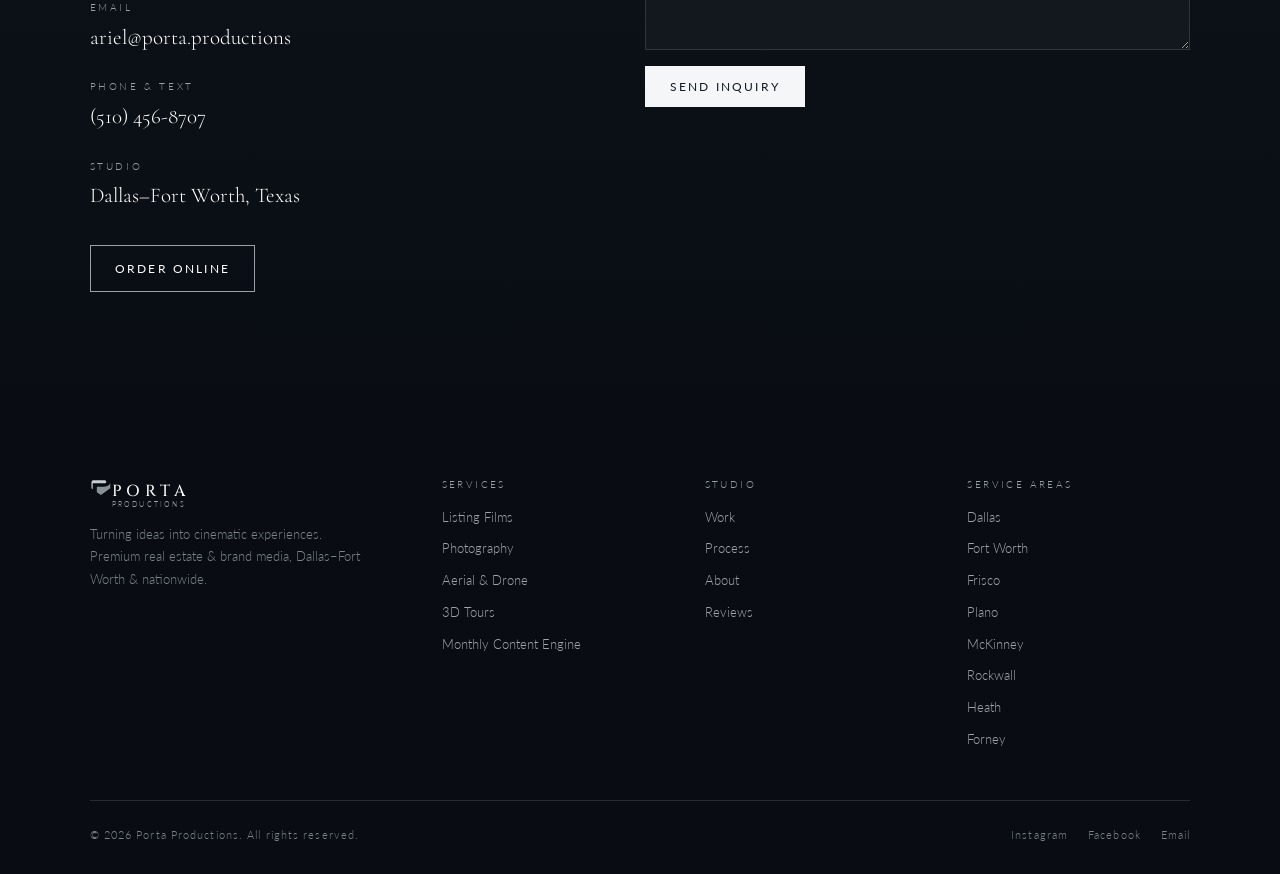
==== commit b9e7ad3d: "Add /forney/ city page; wire into sitemap, llms.txt, homepage and city cross-links" ====
--- a/index.html
+++ b/index.html
@@ -912,7 +912,7 @@
 <section id="areas">
   <div class="sec-head reveal"><div class="kicker">Service Area</div><h2>Across Dallas–Fort Worth.</h2><p>Cinematic real estate &amp; brand media throughout the DFW metroplex — and nationwide travel for select projects.</p></div>
   <div class="areas reveal d1">
-    <a href="dallas/">Dallas</a><a href="fort-worth/">Fort Worth</a><a href="frisco/">Frisco</a><a href="plano/">Plano</a><a href="mckinney/">McKinney</a><a href="rockwall/">Rockwall</a><a href="heath/">Heath</a>
+    <a href="dallas/">Dallas</a><a href="fort-worth/">Fort Worth</a><a href="frisco/">Frisco</a><a href="plano/">Plano</a><a href="mckinney/">McKinney</a><a href="rockwall/">Rockwall</a><a href="heath/">Heath</a><a href="forney/">Forney</a>
     <span style="align-self:center;font-size:12px;color:var(--silver);letter-spacing:.04em;">+ Southlake, Allen, Prosper, Celina, Garland &amp; nationwide</span>
   </div>
 </section>
@@ -956,7 +956,7 @@
     </div>
     <div><h3>Services</h3><a href="#services">Listing Films</a><a href="#services">Photography</a><a href="#services">Aerial &amp; Drone</a><a href="#services">3D Tours</a><a href="#engine">Monthly Content Engine</a></div>
     <div><h3>Studio</h3><a href="#work">Work</a><a href="#process">Process</a><a href="#about">About</a><a href="#reviews">Reviews</a></div>
-    <div><h3>Service Areas</h3><a href="dallas/">Dallas</a><a href="fort-worth/">Fort Worth</a><a href="frisco/">Frisco</a><a href="plano/">Plano</a><a href="mckinney/">McKinney</a><a href="rockwall/">Rockwall</a><a href="heath/">Heath</a></div>
+    <div><h3>Service Areas</h3><a href="dallas/">Dallas</a><a href="fort-worth/">Fort Worth</a><a href="frisco/">Frisco</a><a href="plano/">Plano</a><a href="mckinney/">McKinney</a><a href="rockwall/">Rockwall</a><a href="heath/">Heath</a><a href="forney/">Forney</a></div>
   </div>
   <div class="foot-bottom">
     <span>© 2026 Porta Productions. All rights reserved.</span>
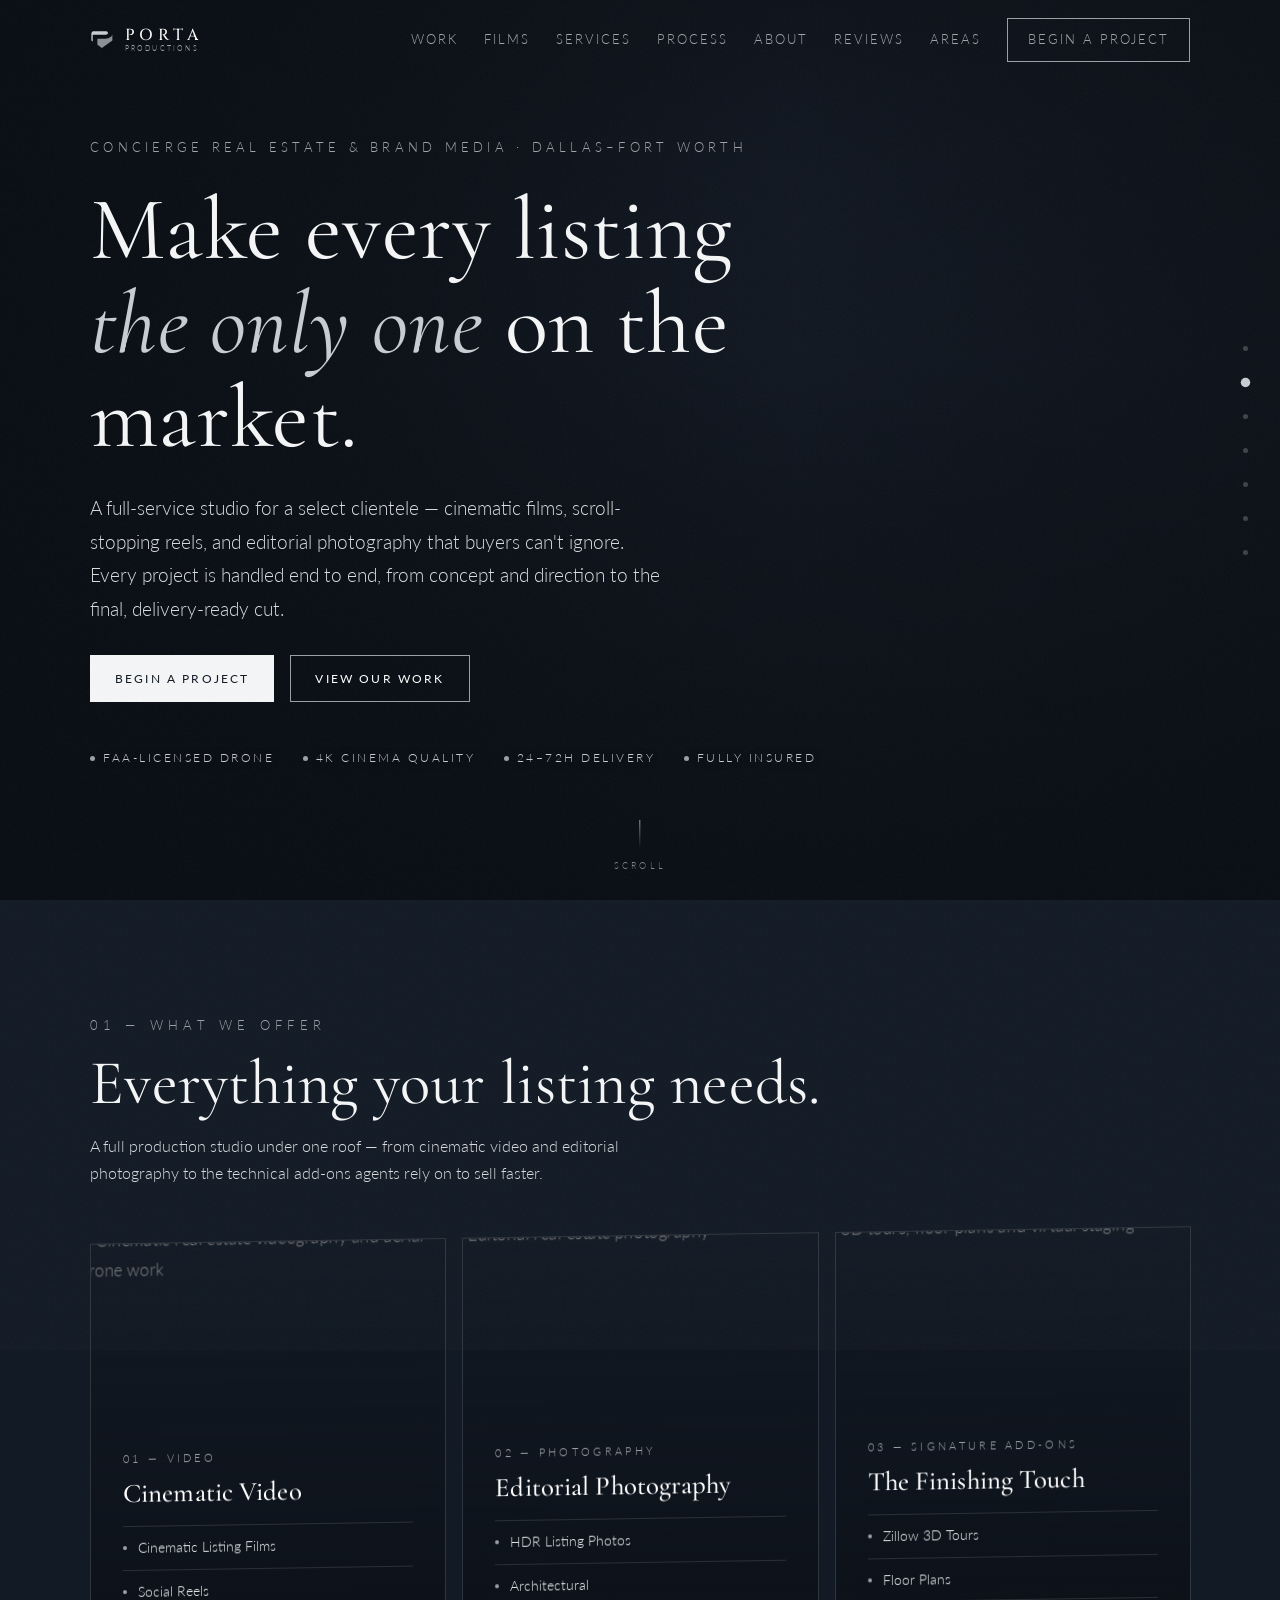
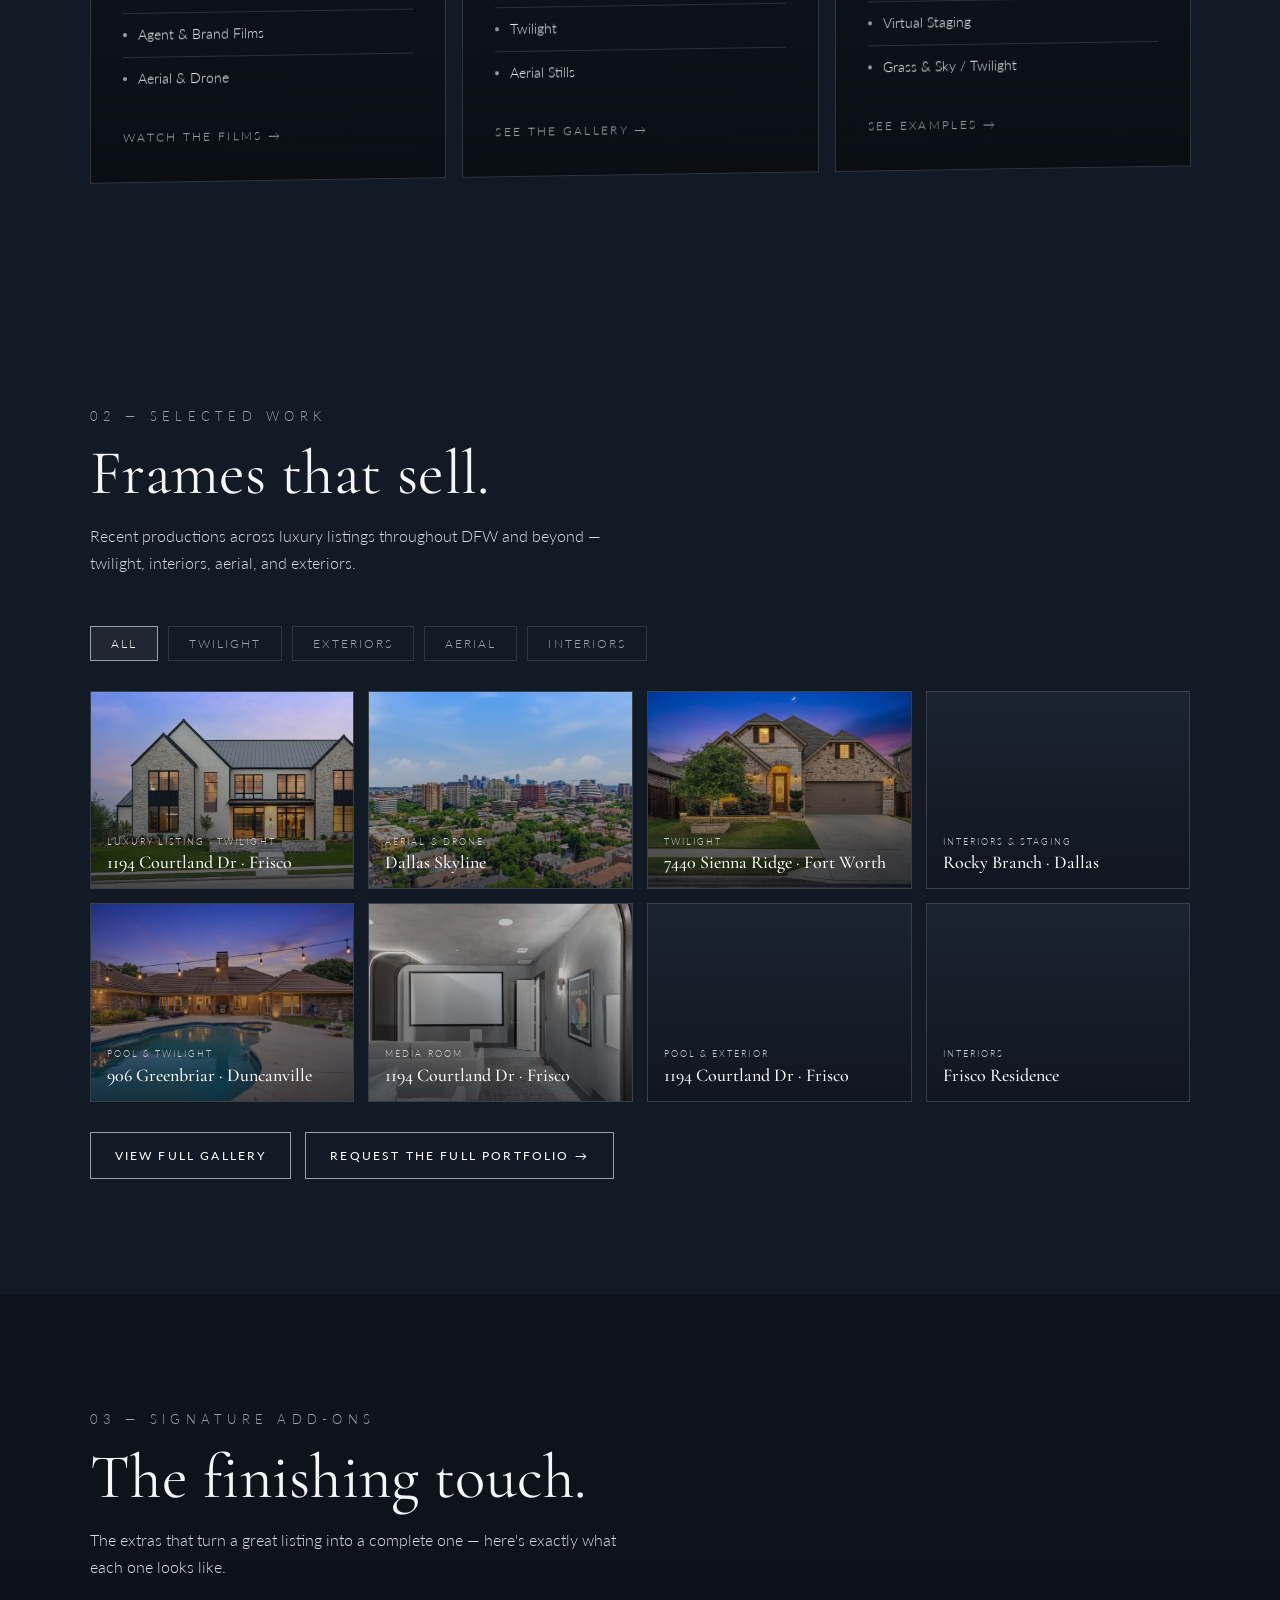
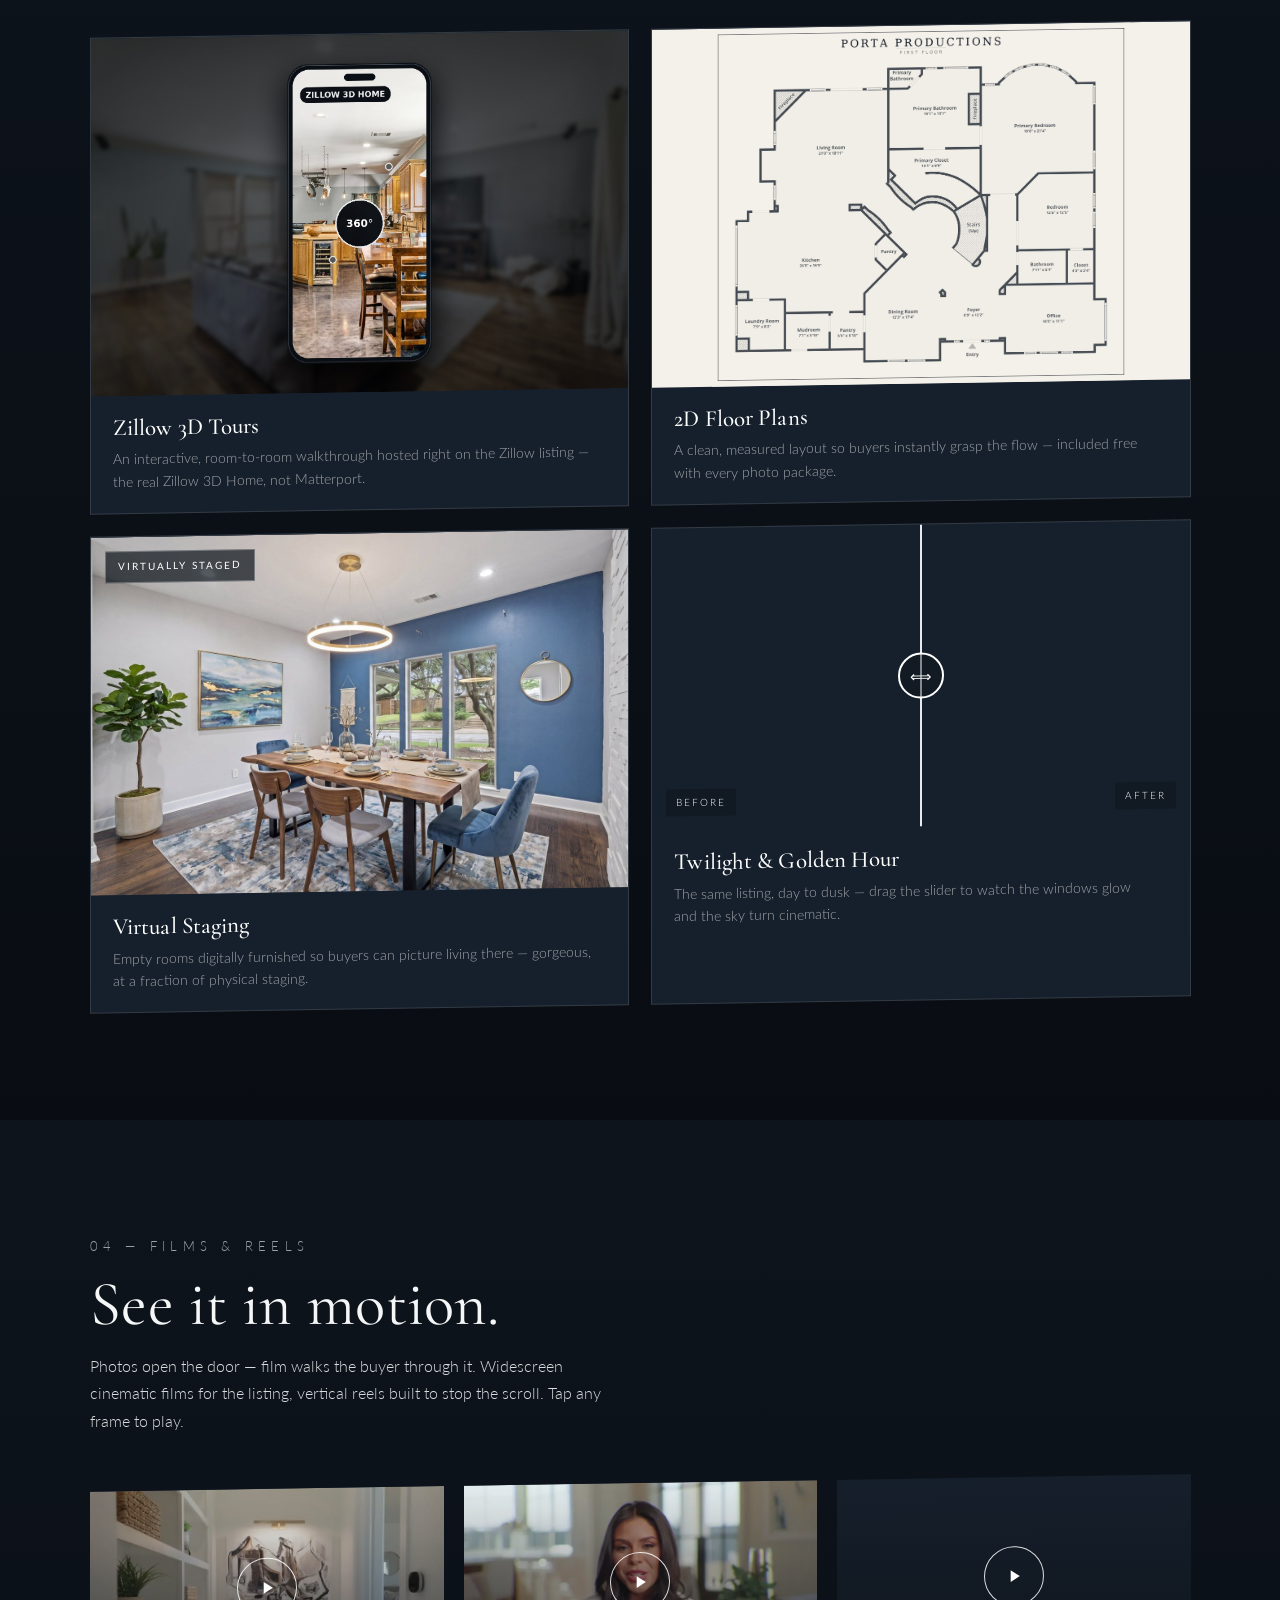
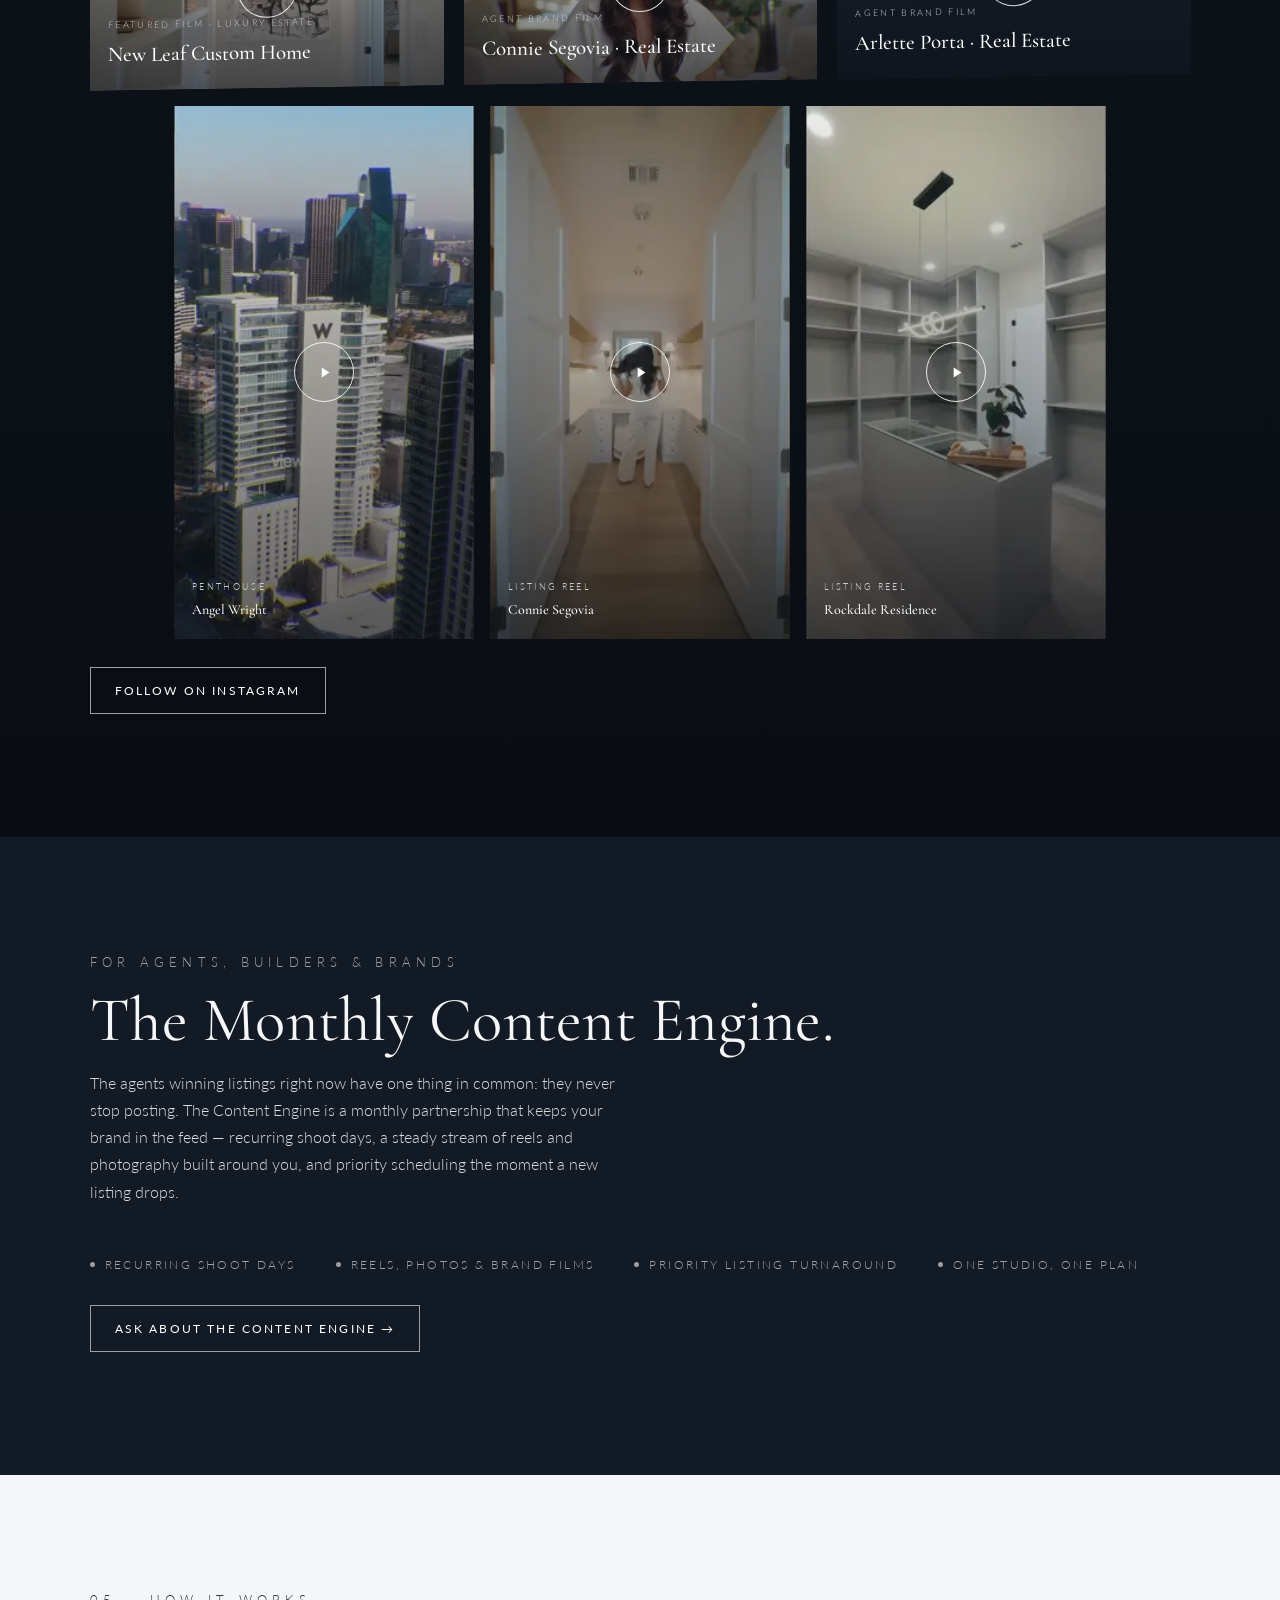
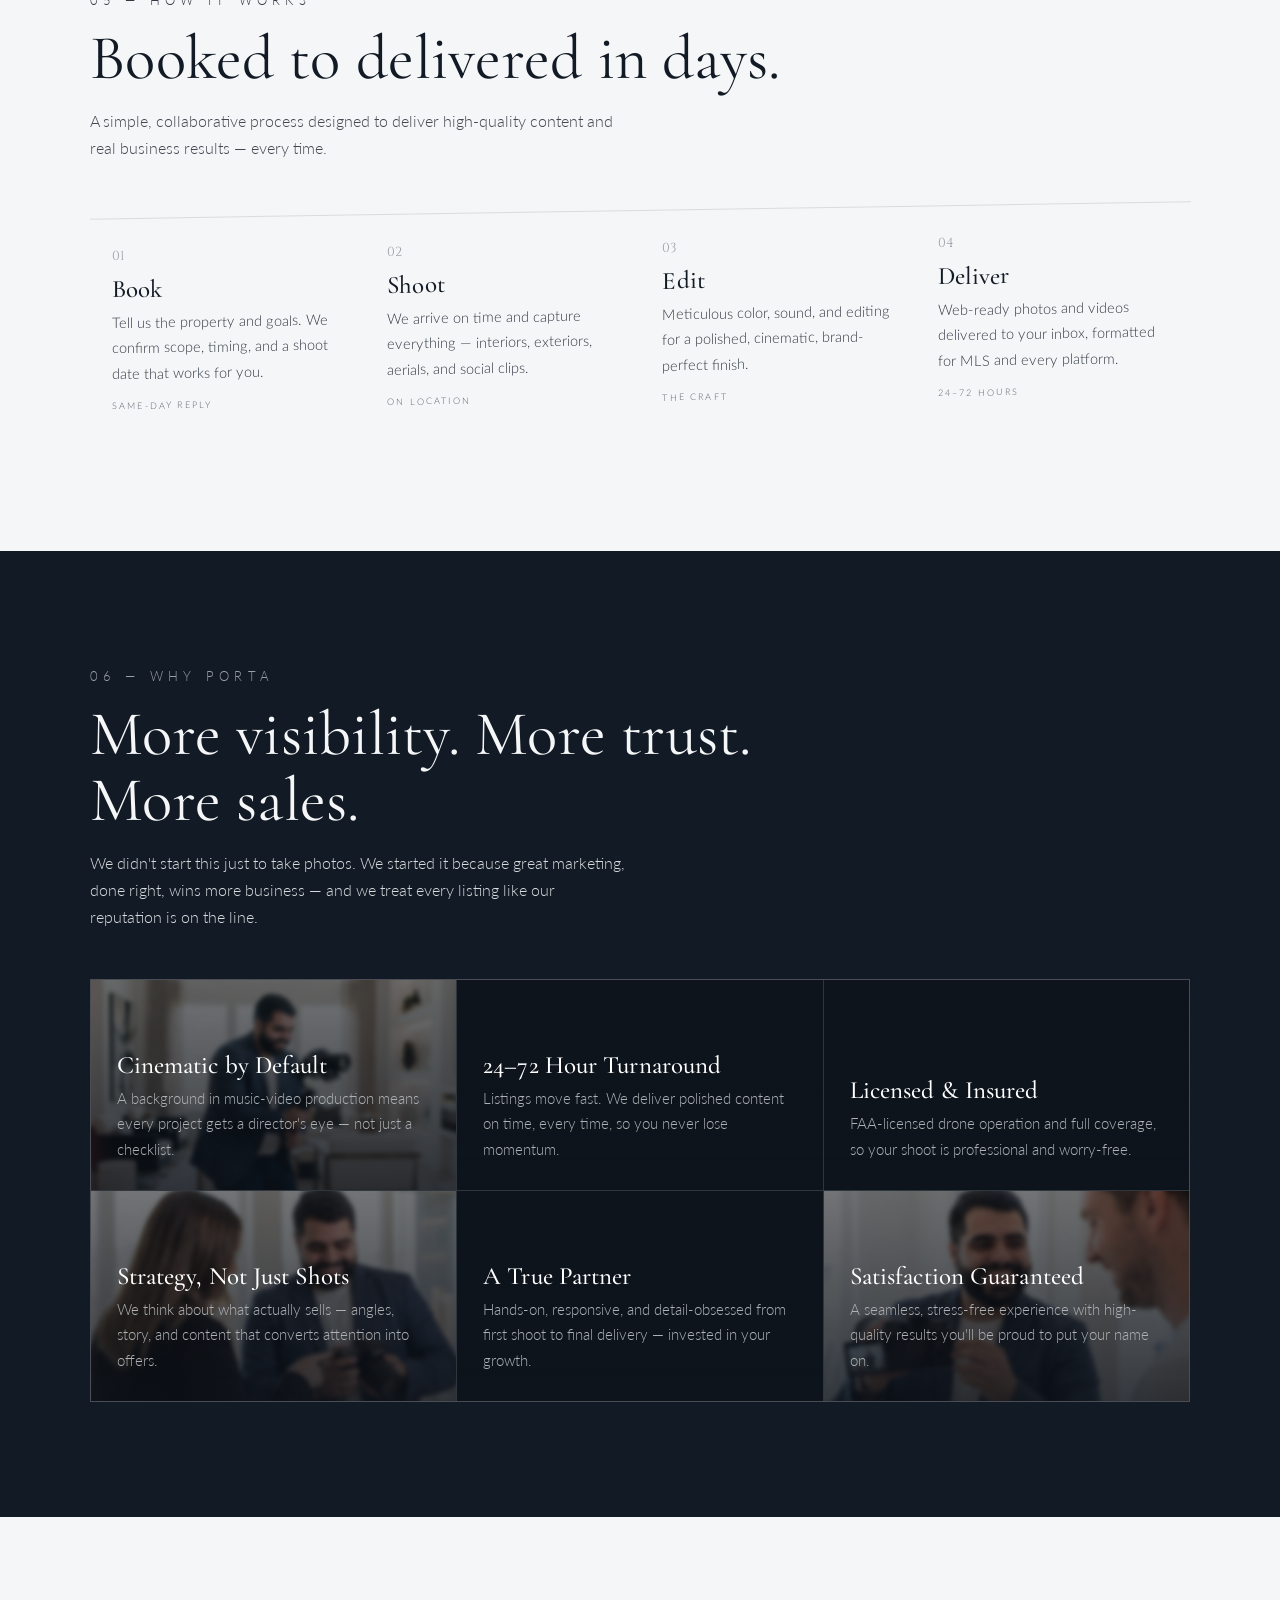
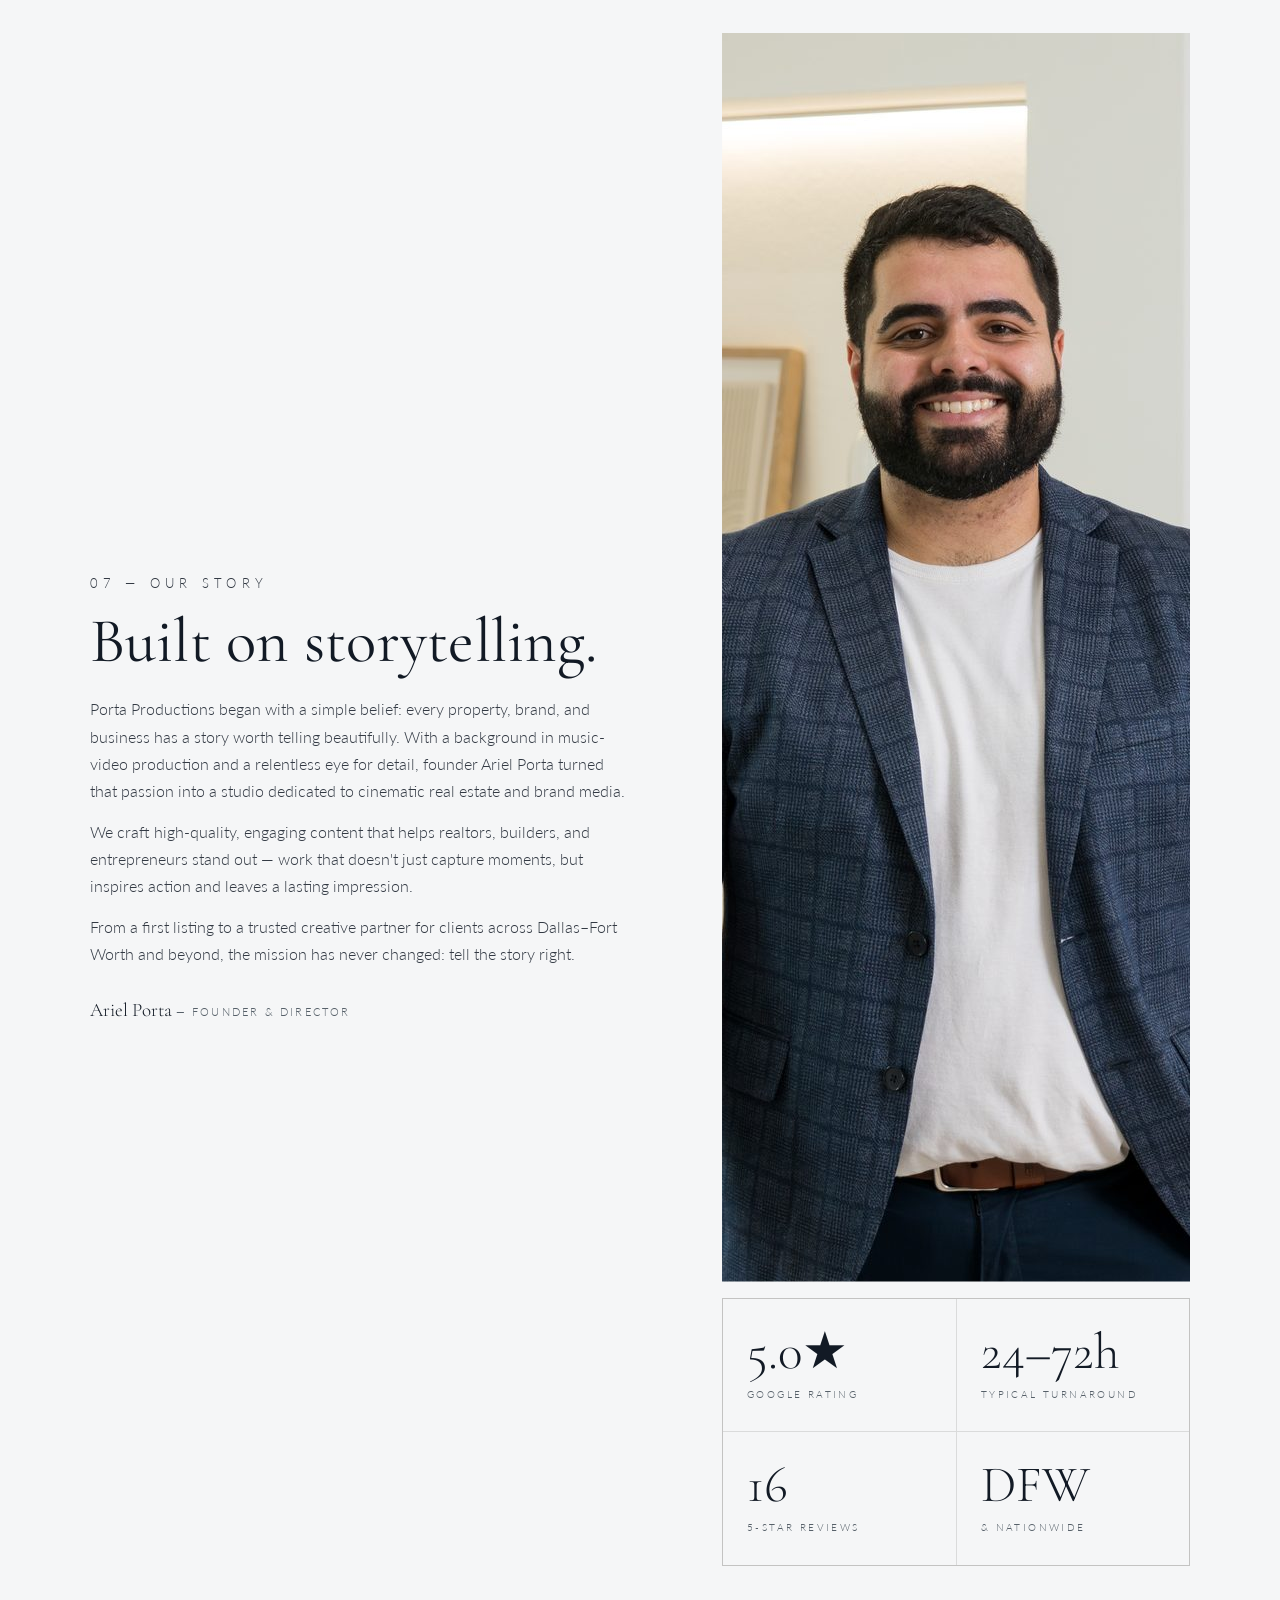
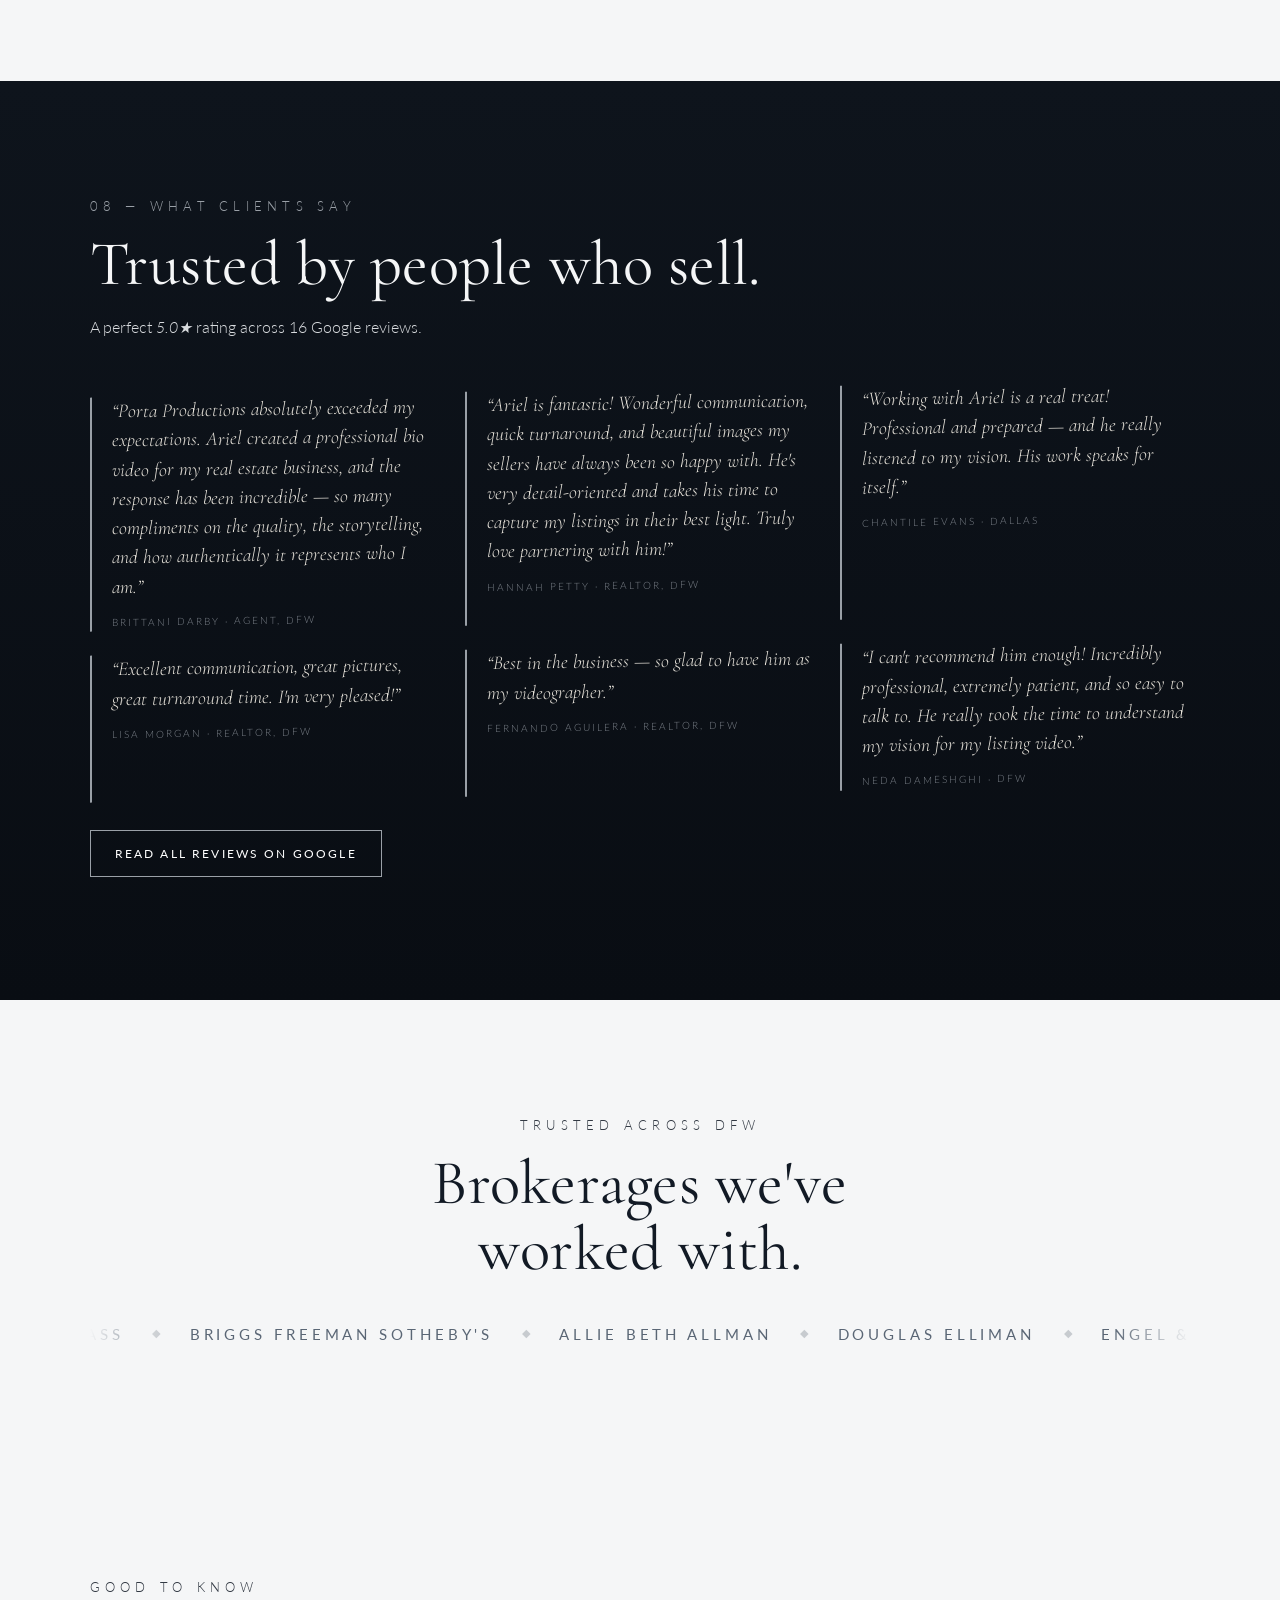
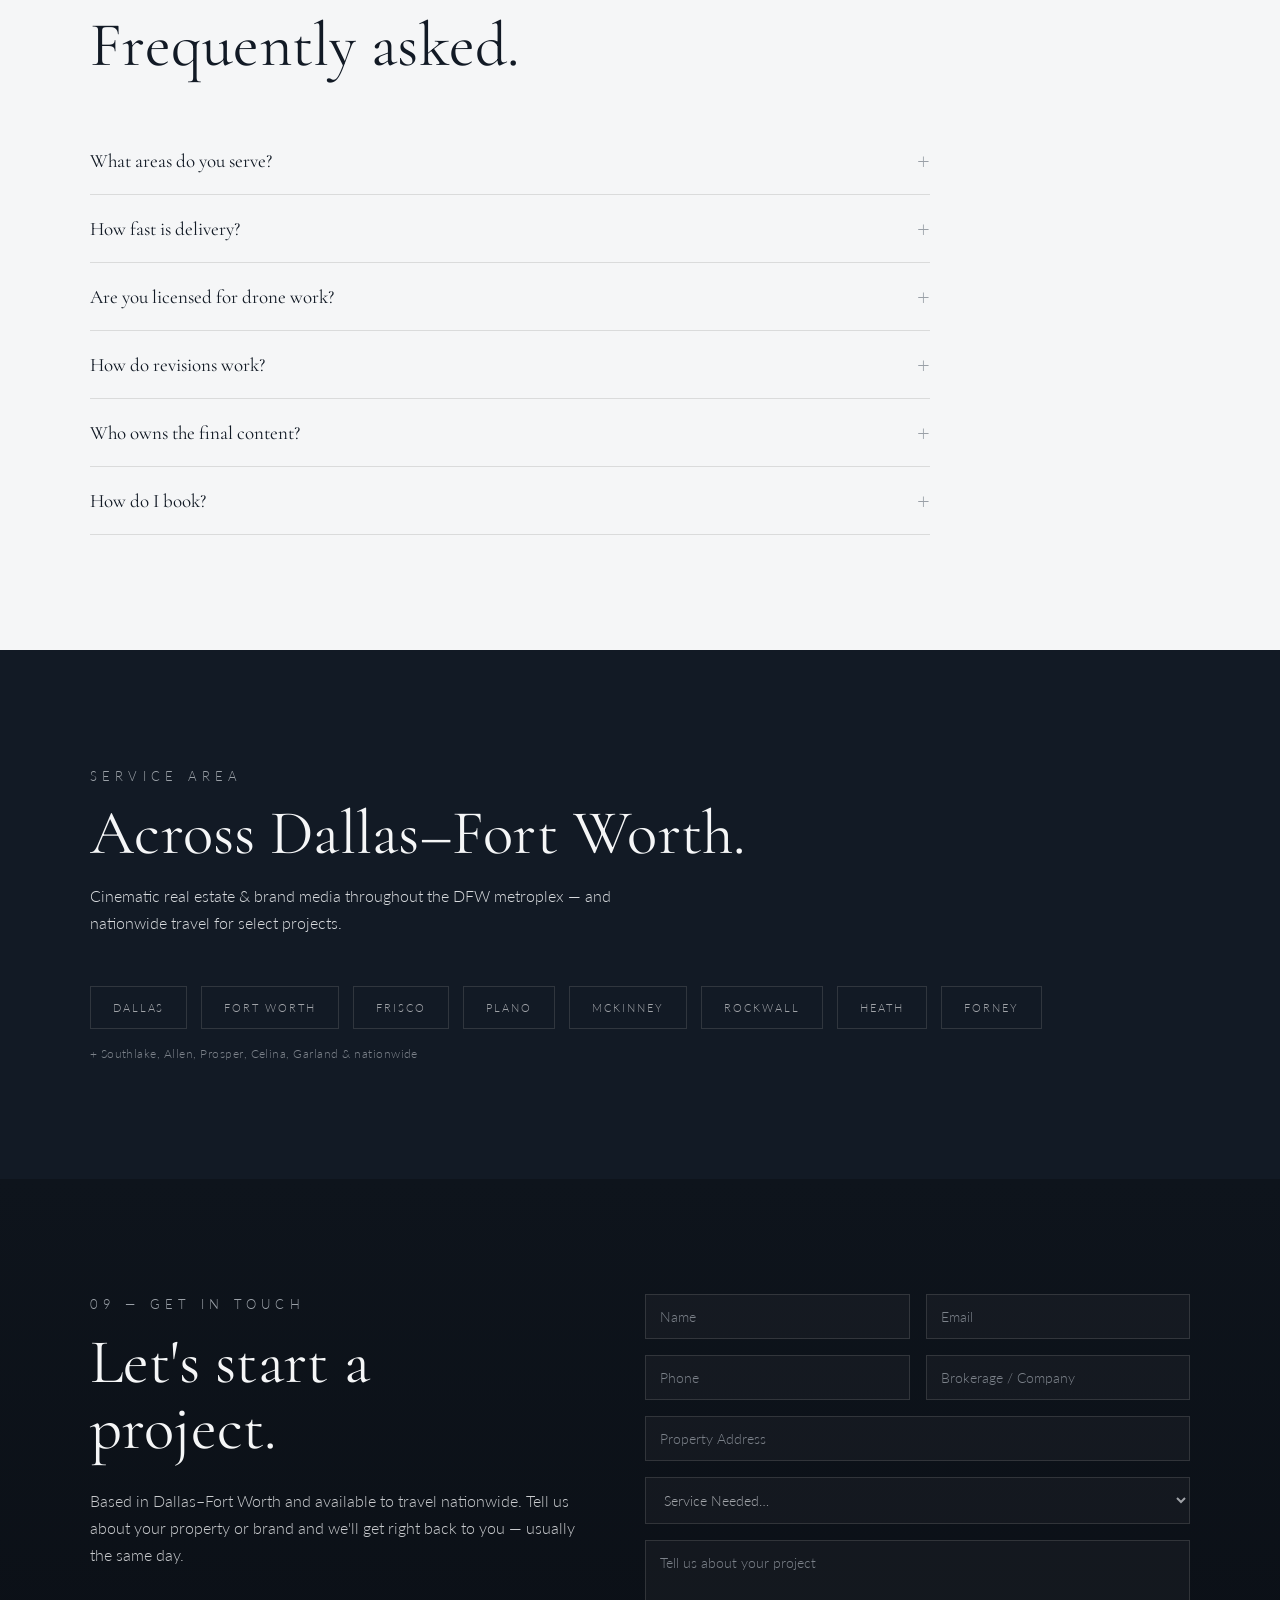
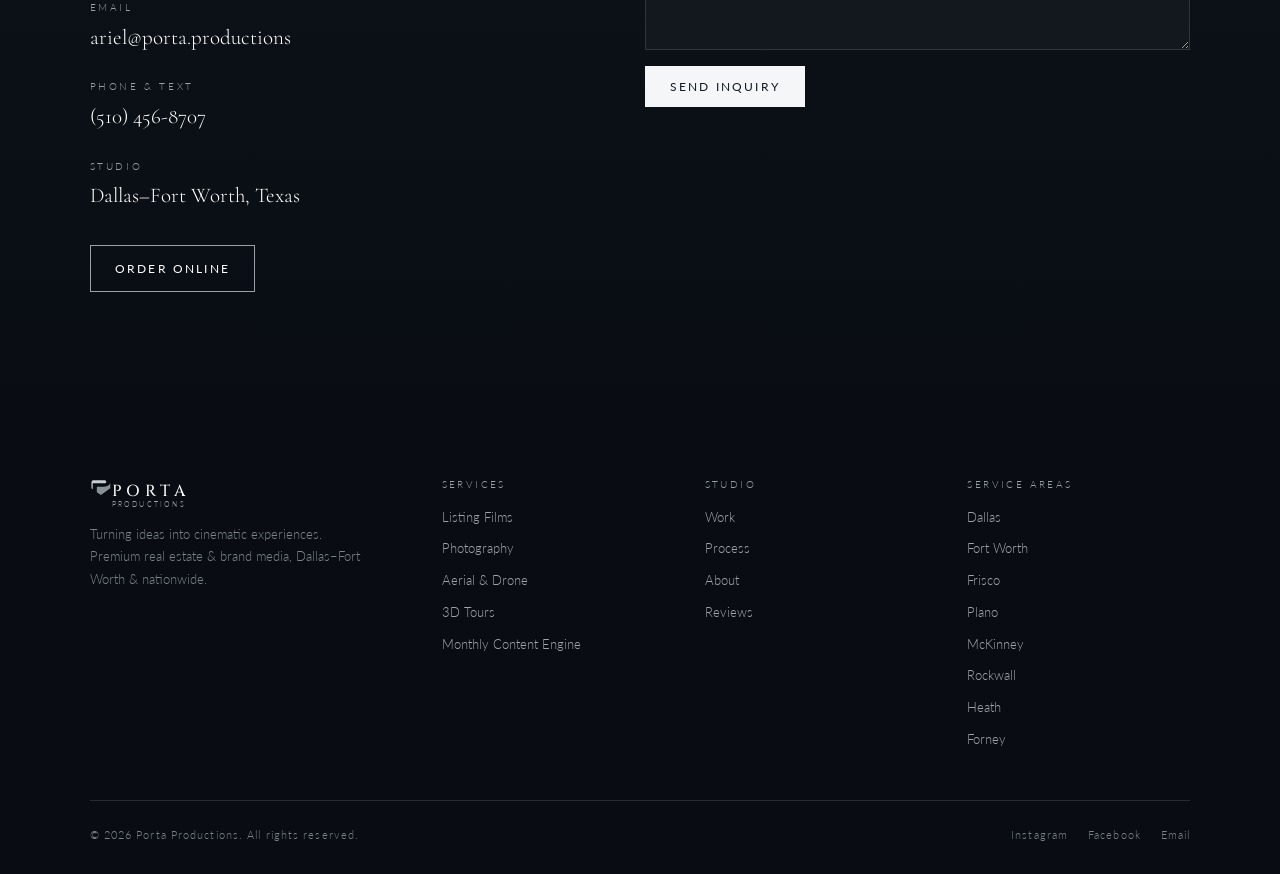
==== commit 9dfbdf29: "Fix VideoObject uploadDate: add timezone offset for valid ISO 8601" ====
--- a/index.html
+++ b/index.html
@@ -242,7 +242,7 @@
   "description": "A cinematic agent brand film by Porta Productions — story-first brand video for a Dallas–Fort Worth real estate agent.",
   "thumbnailUrl": "https://portaproductions.com/assets/films/arlette-brand-film-poster.jpg",
   "contentUrl": "https://portaproductions.com/assets/films/arlette-brand-film.mp4",
-  "uploadDate": "2026-07-16",
+  "uploadDate": "2026-07-16T09:00:00-05:00",
   "publisher": {
     "@id": "https://portaproductions.com/#business"
   }
